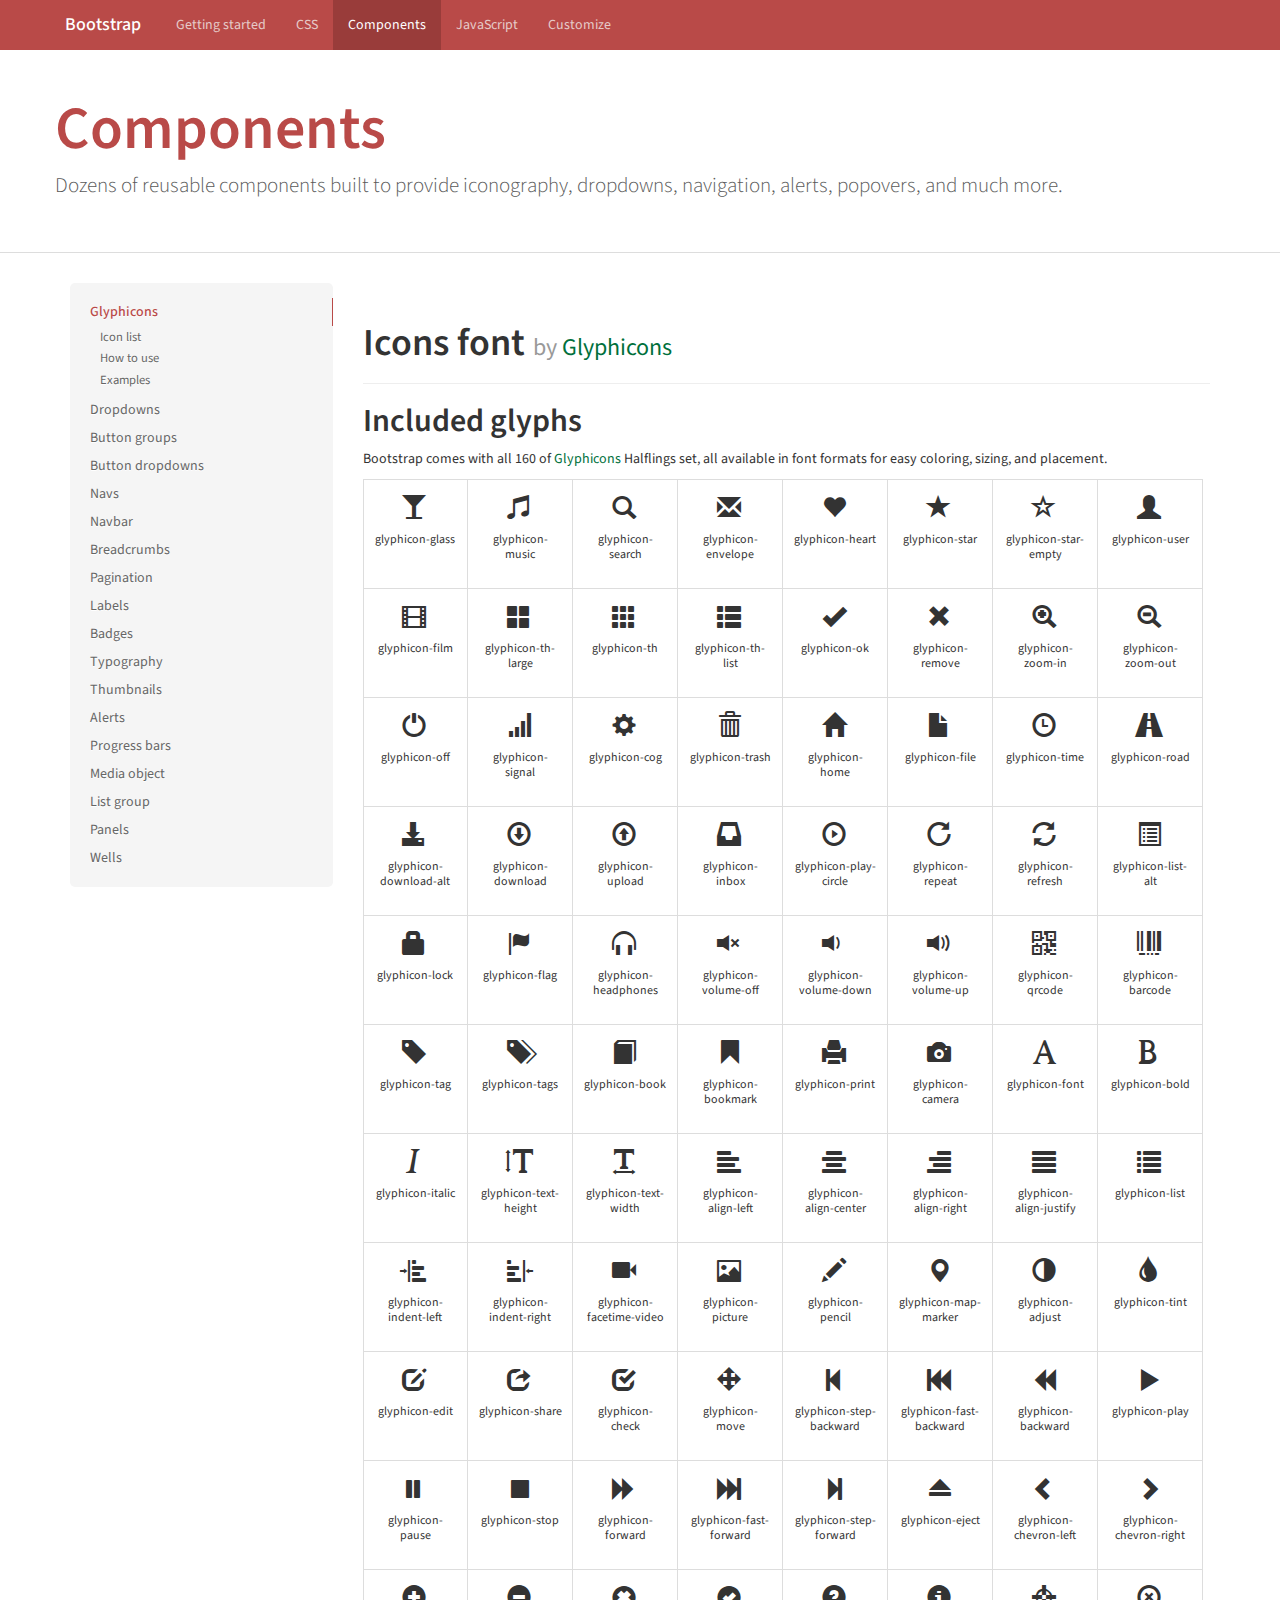
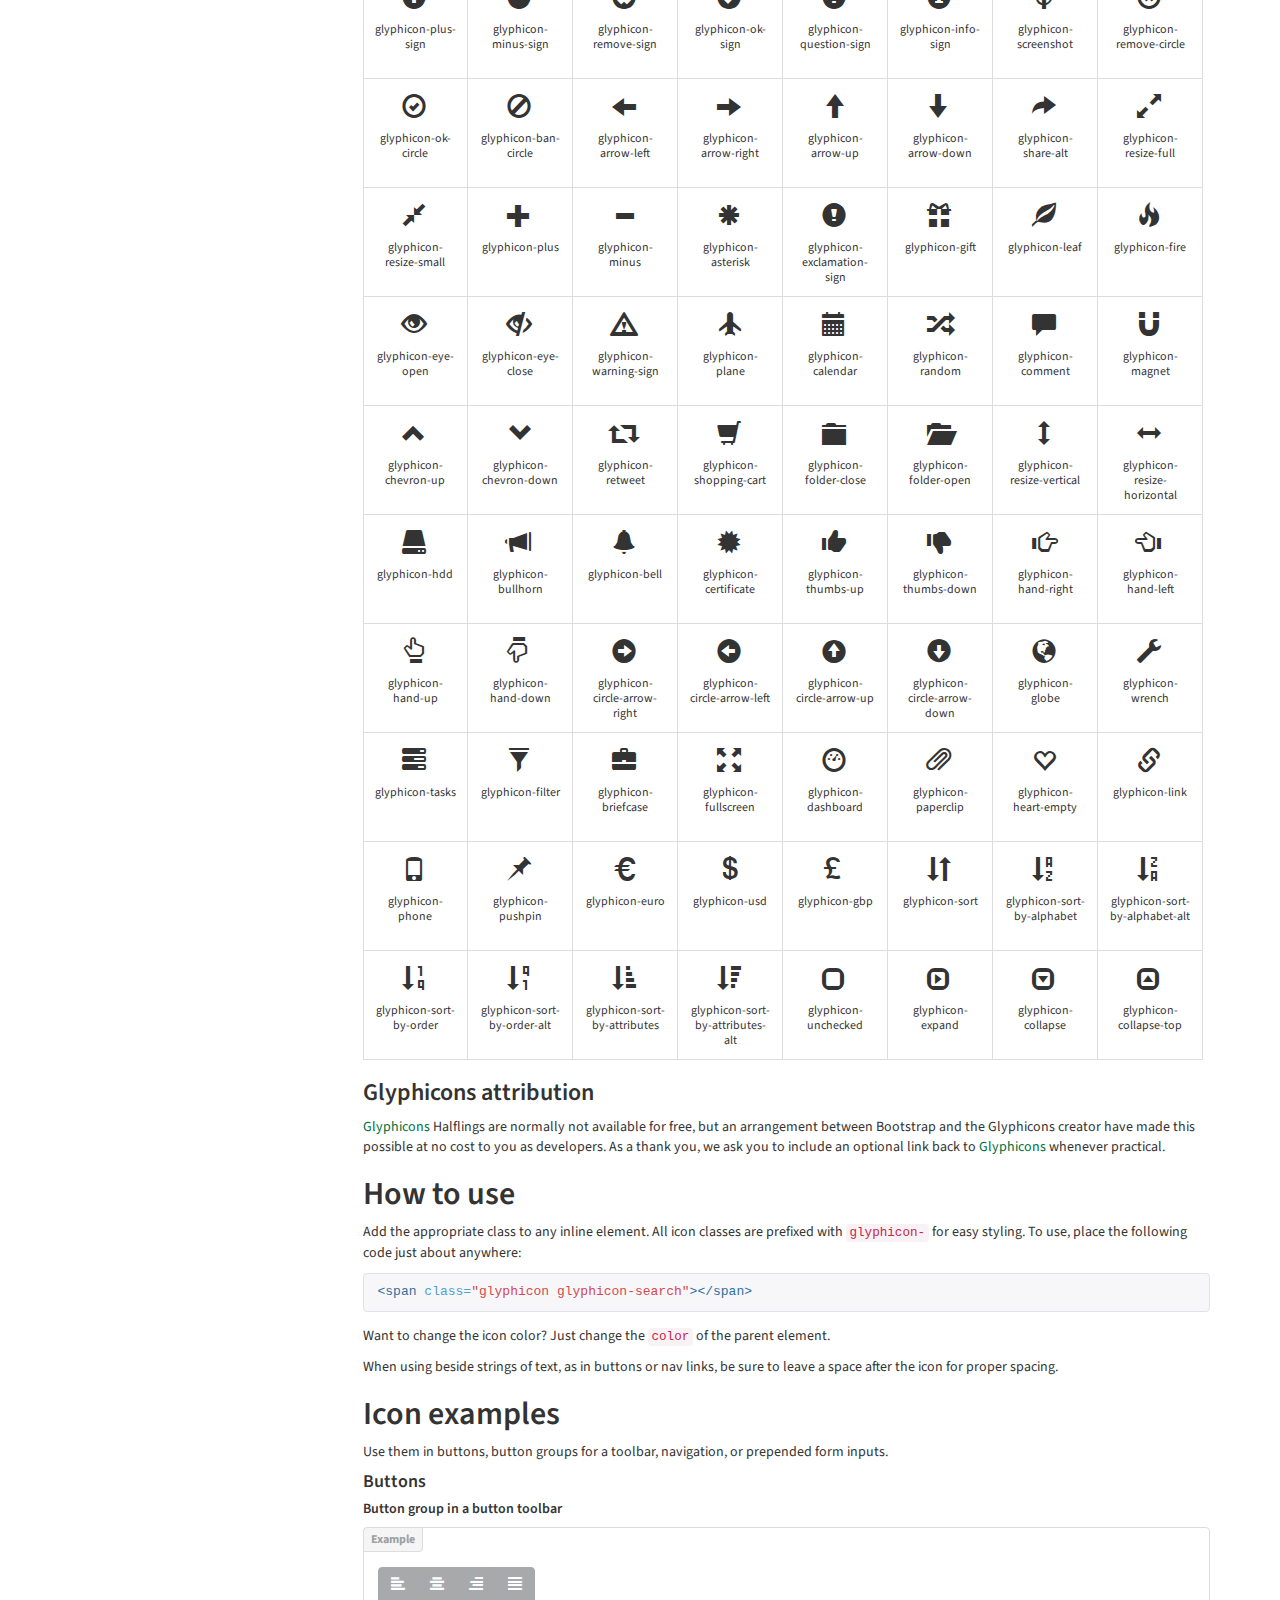
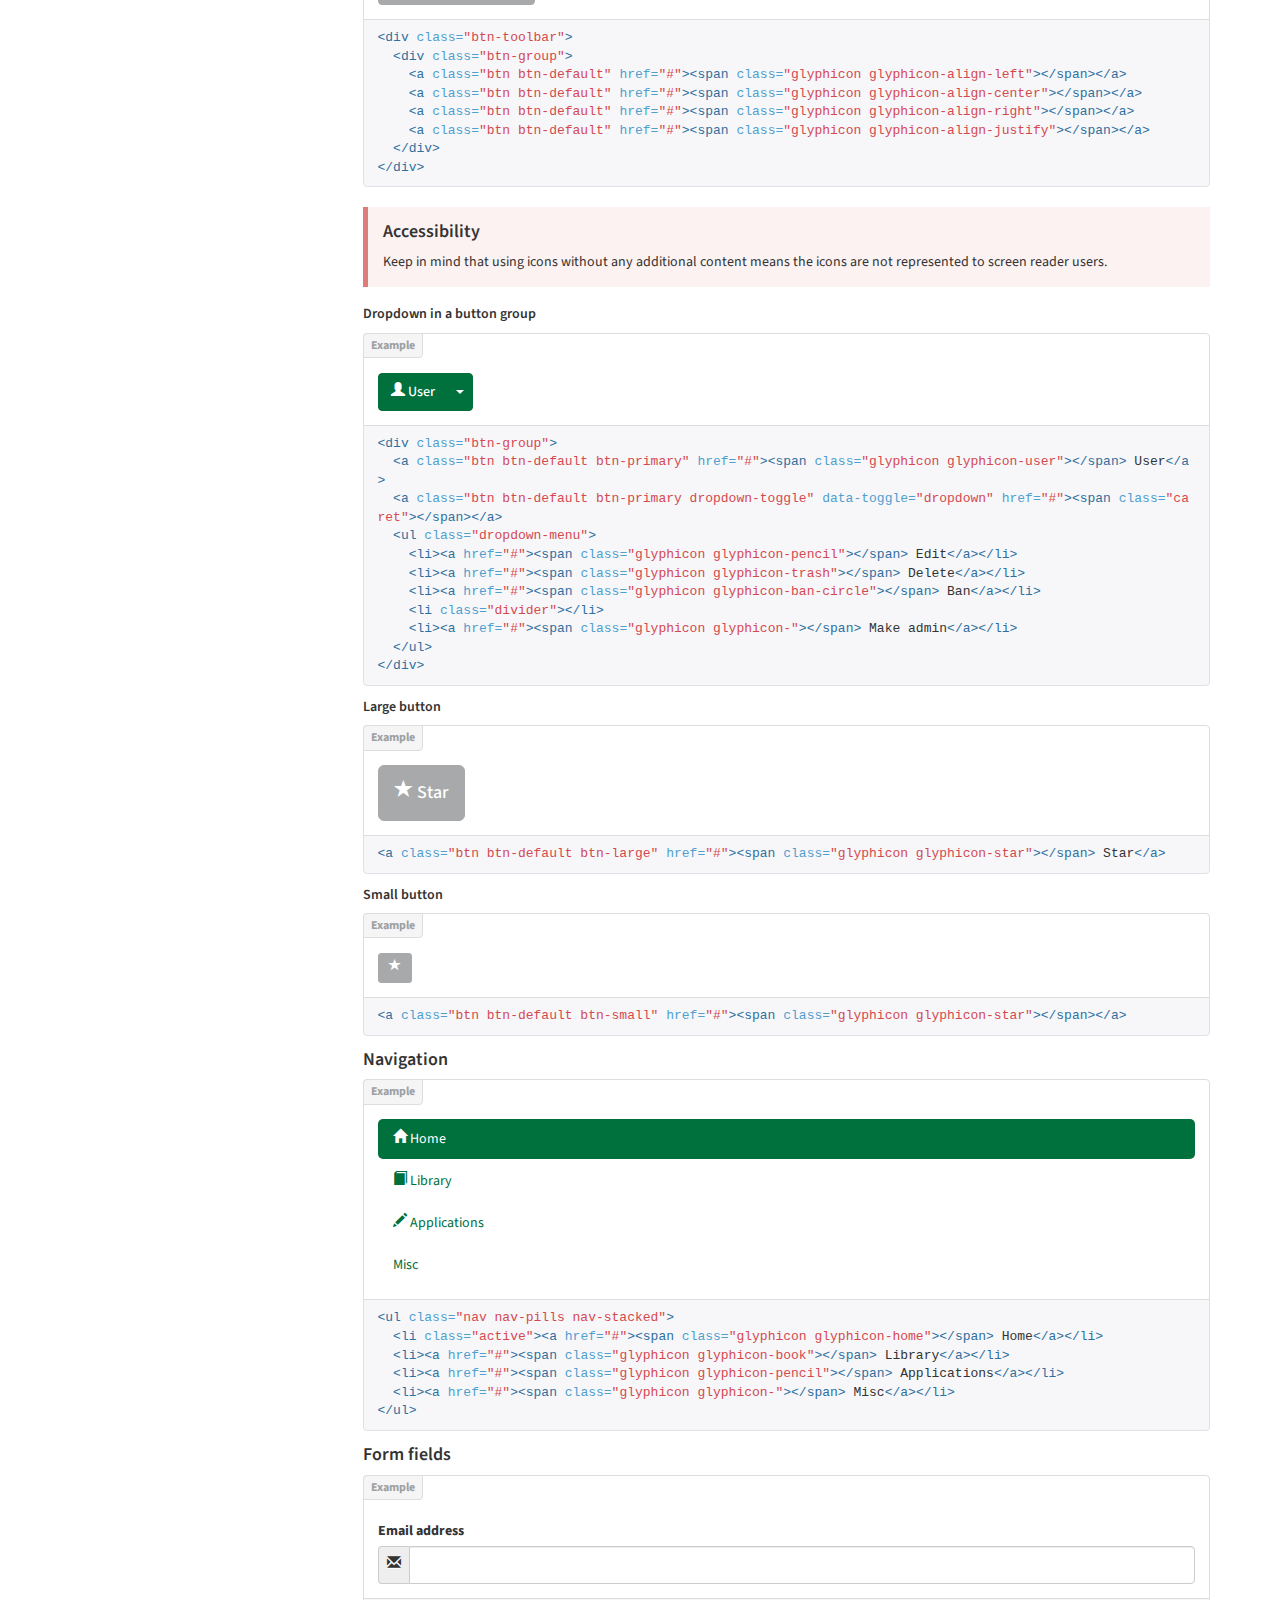
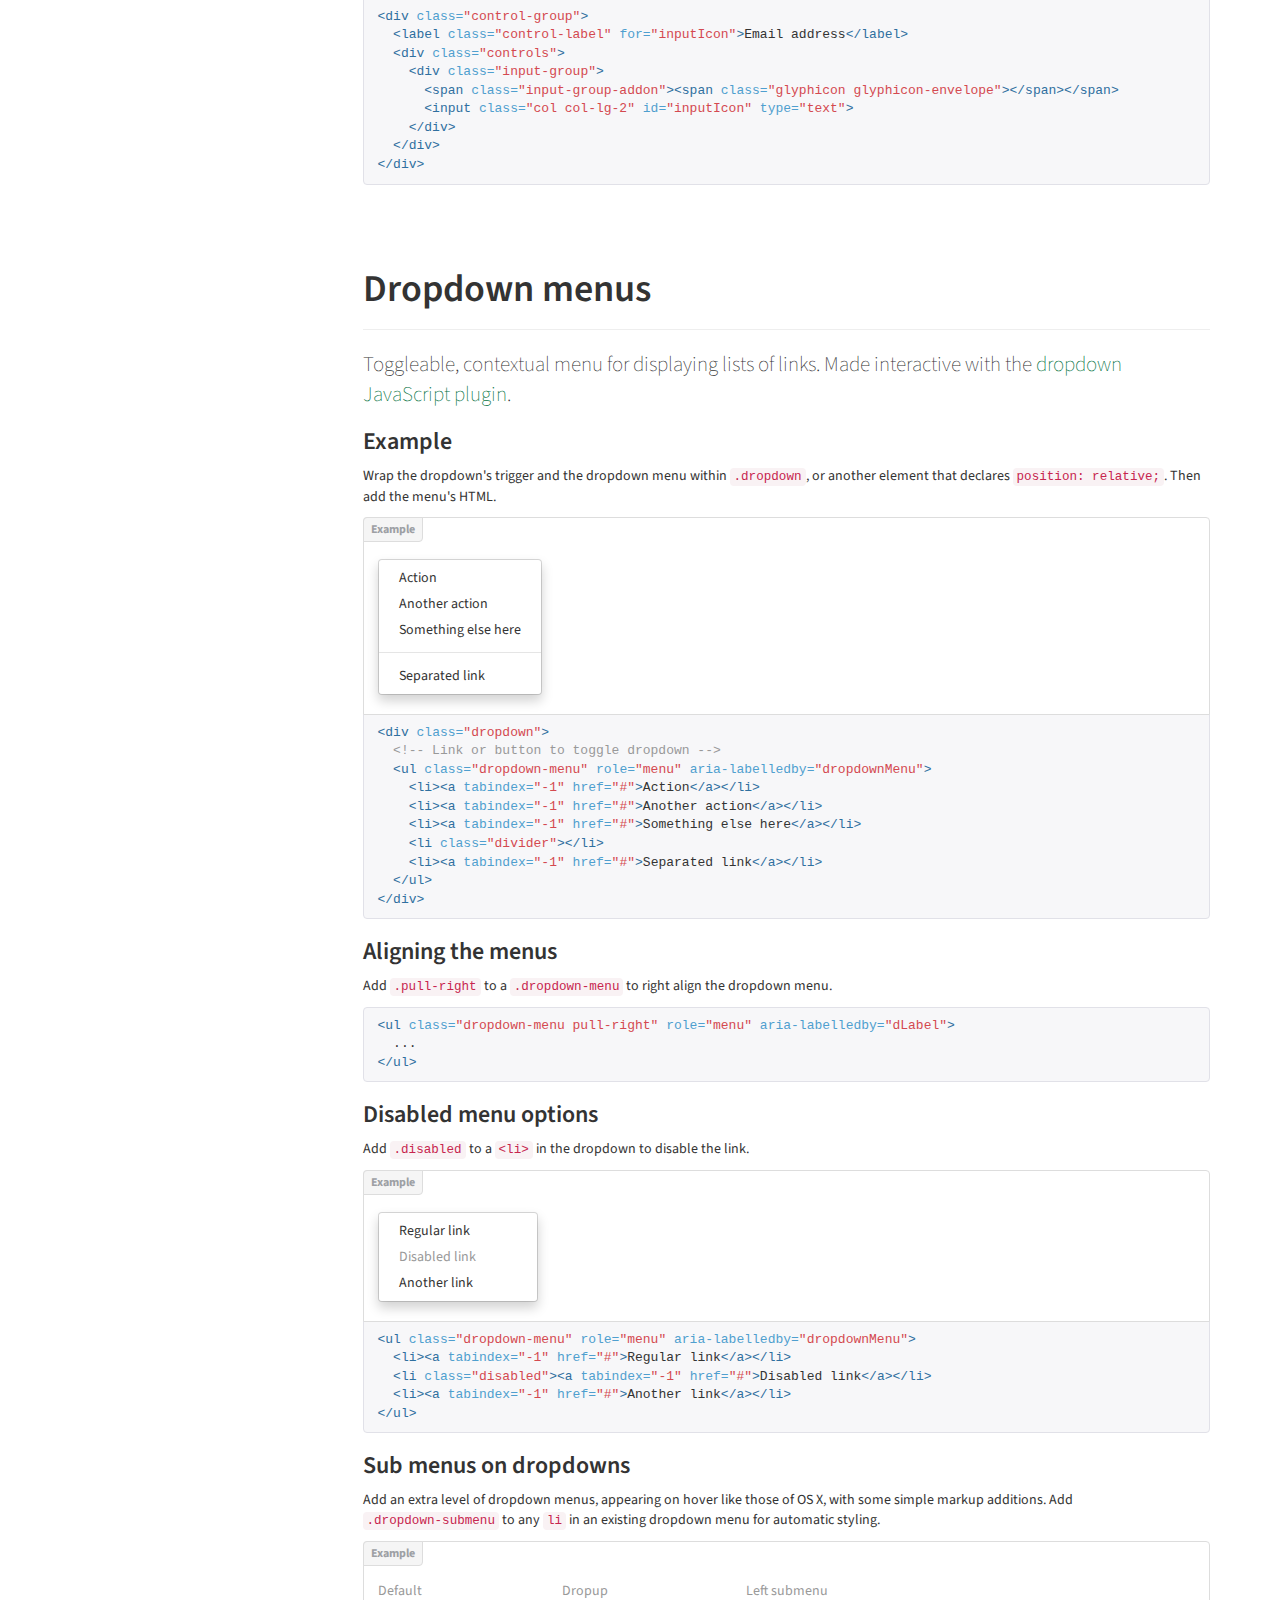
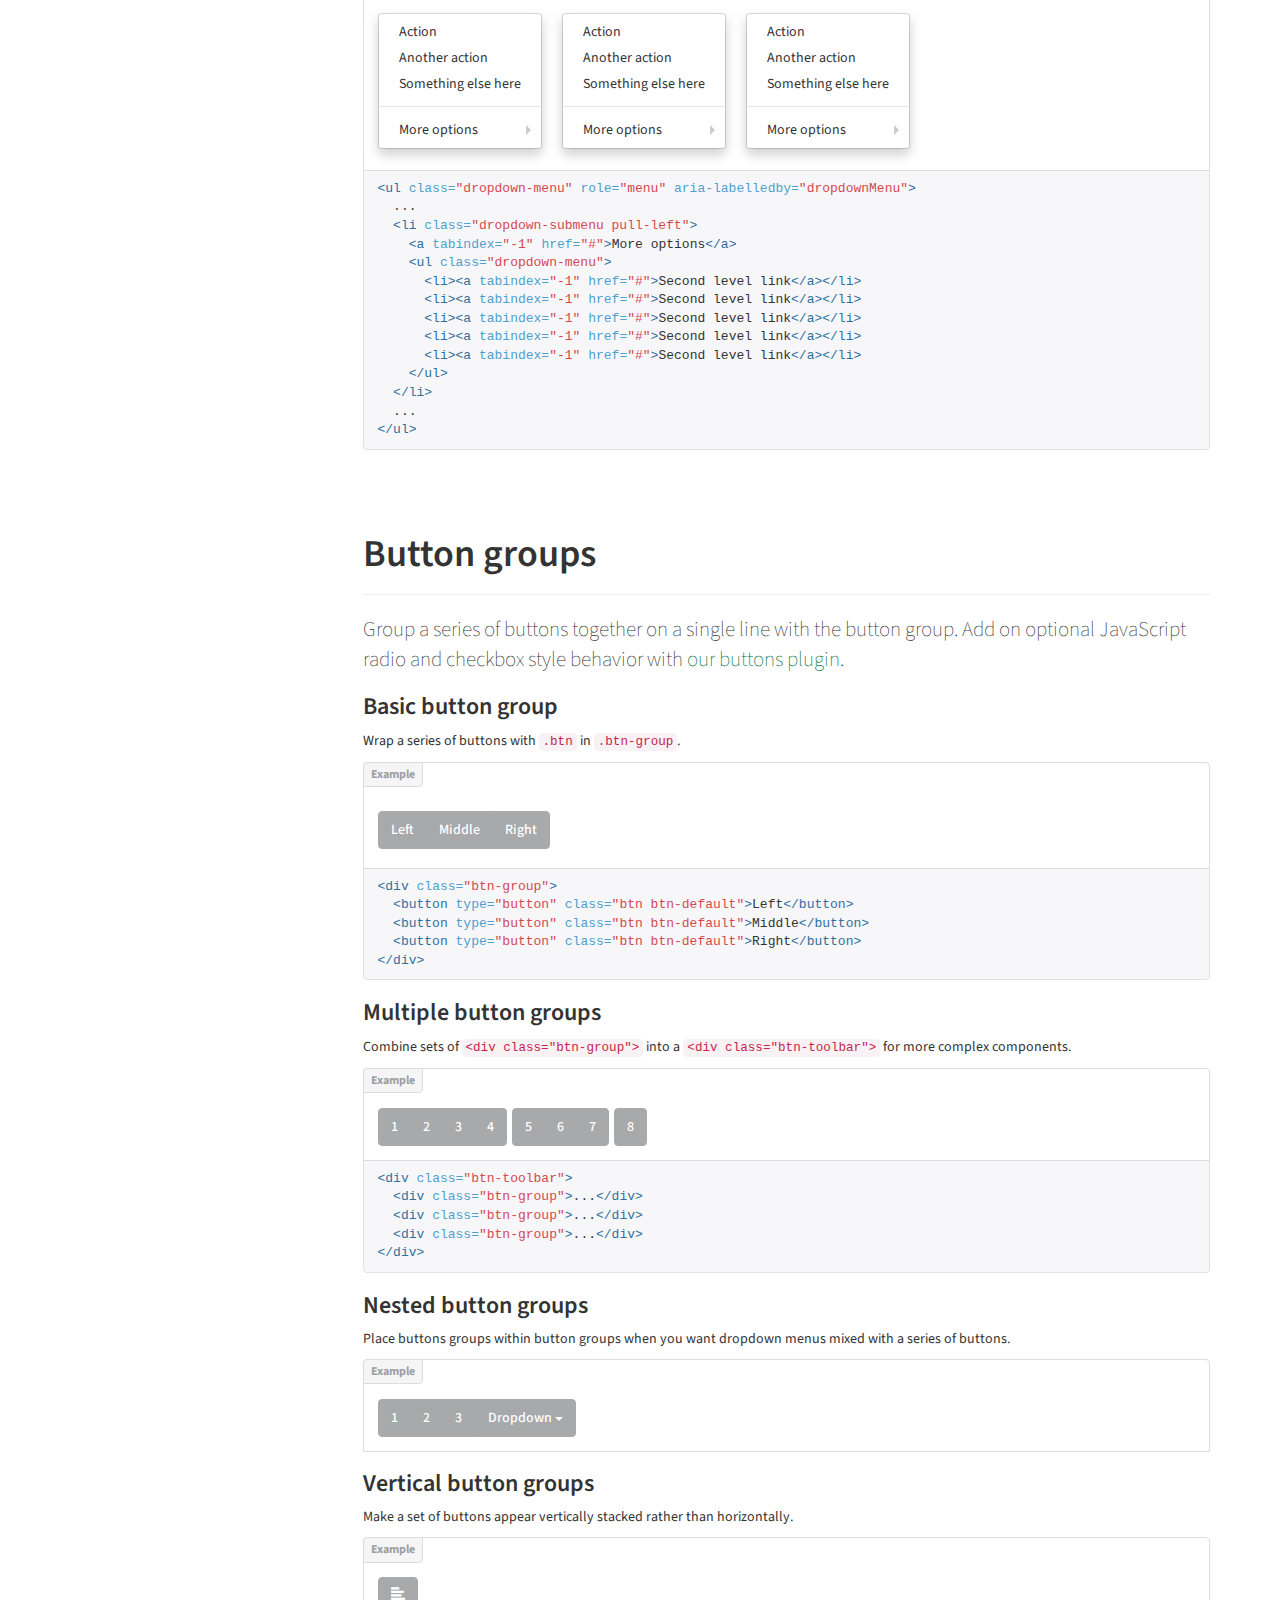
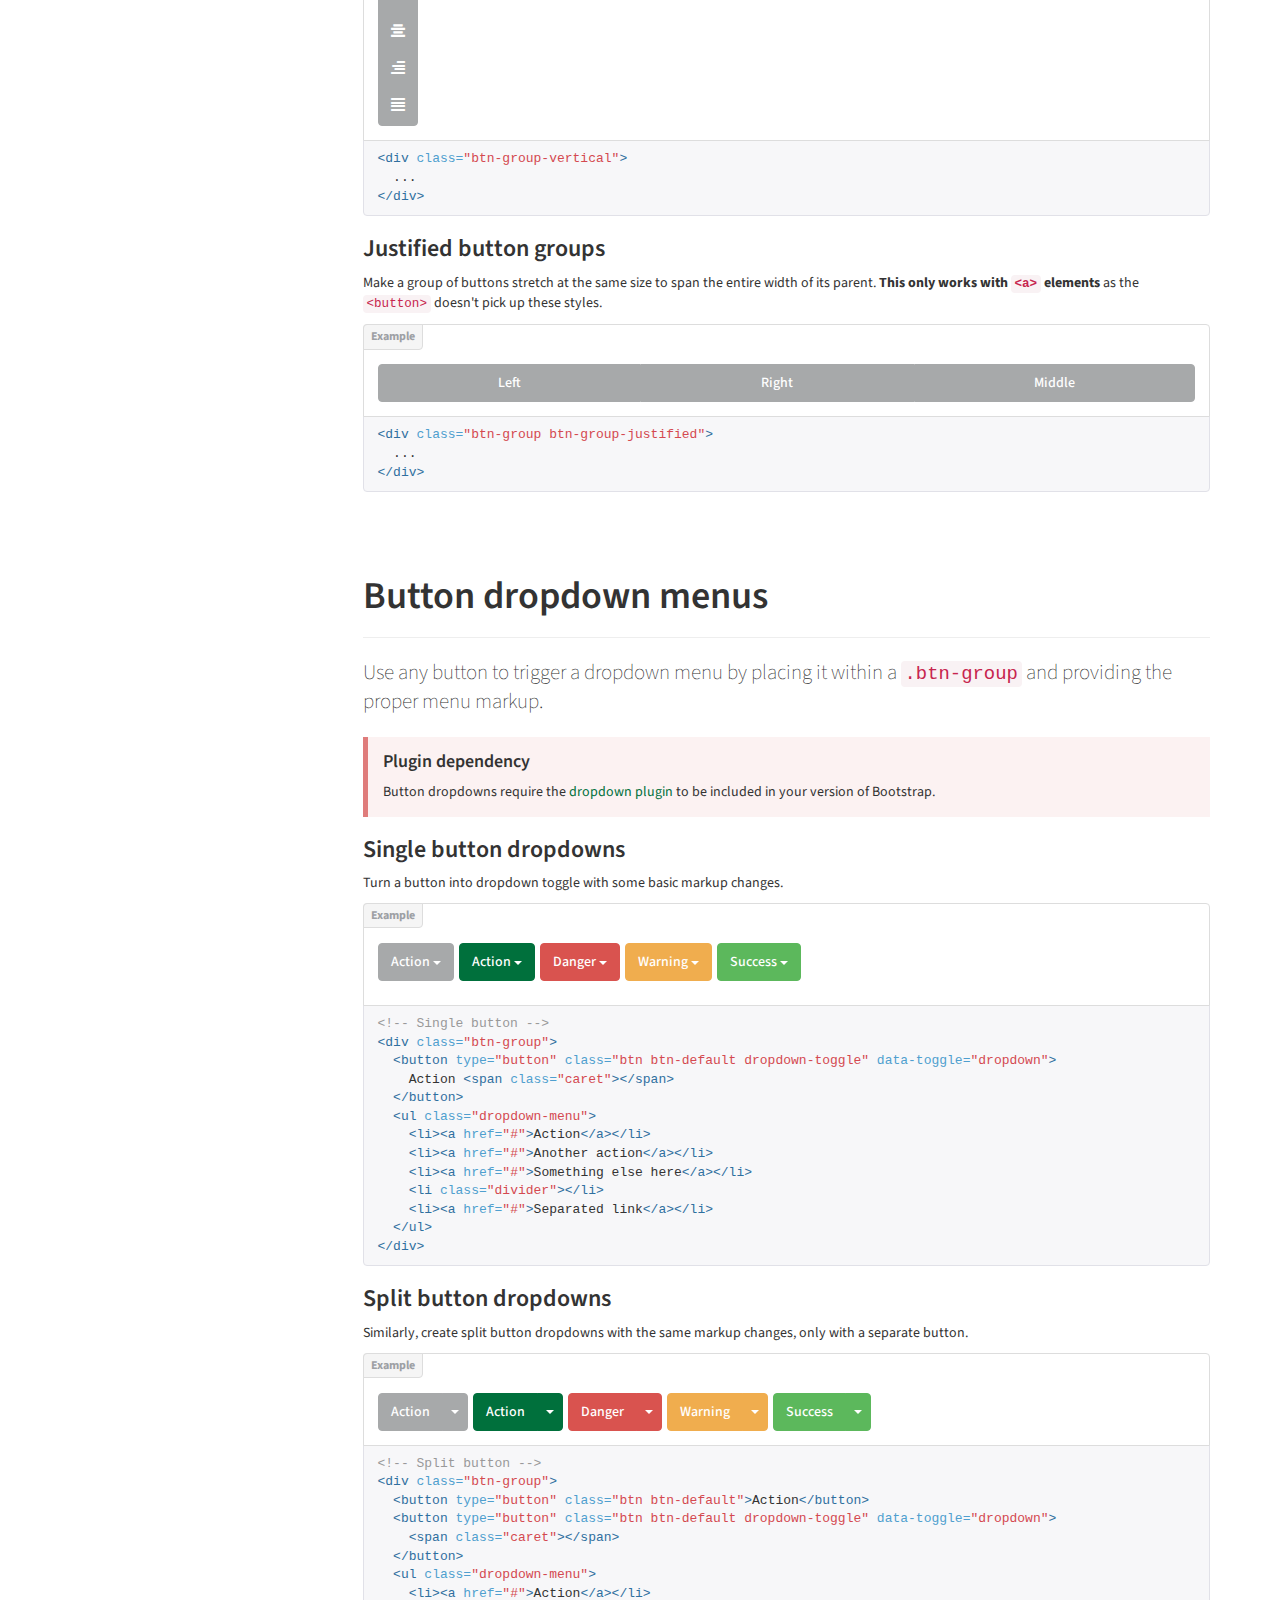
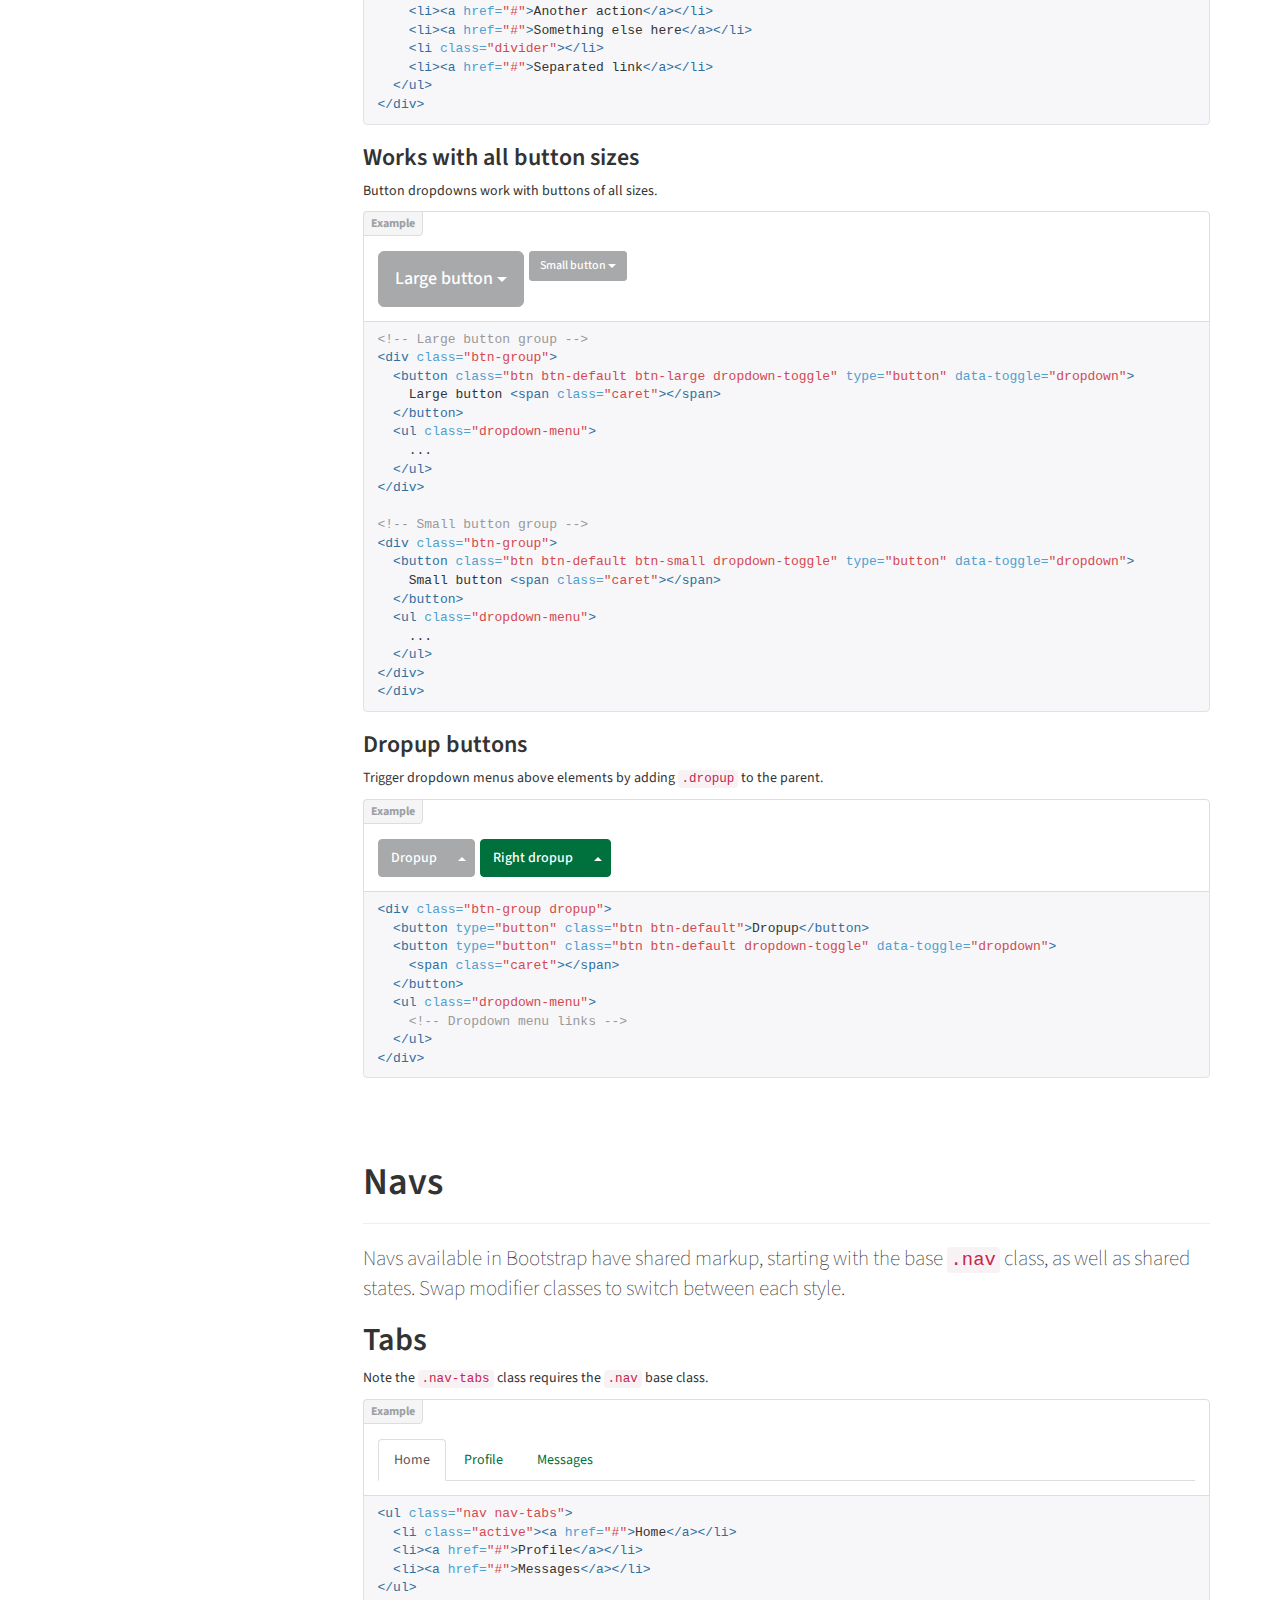
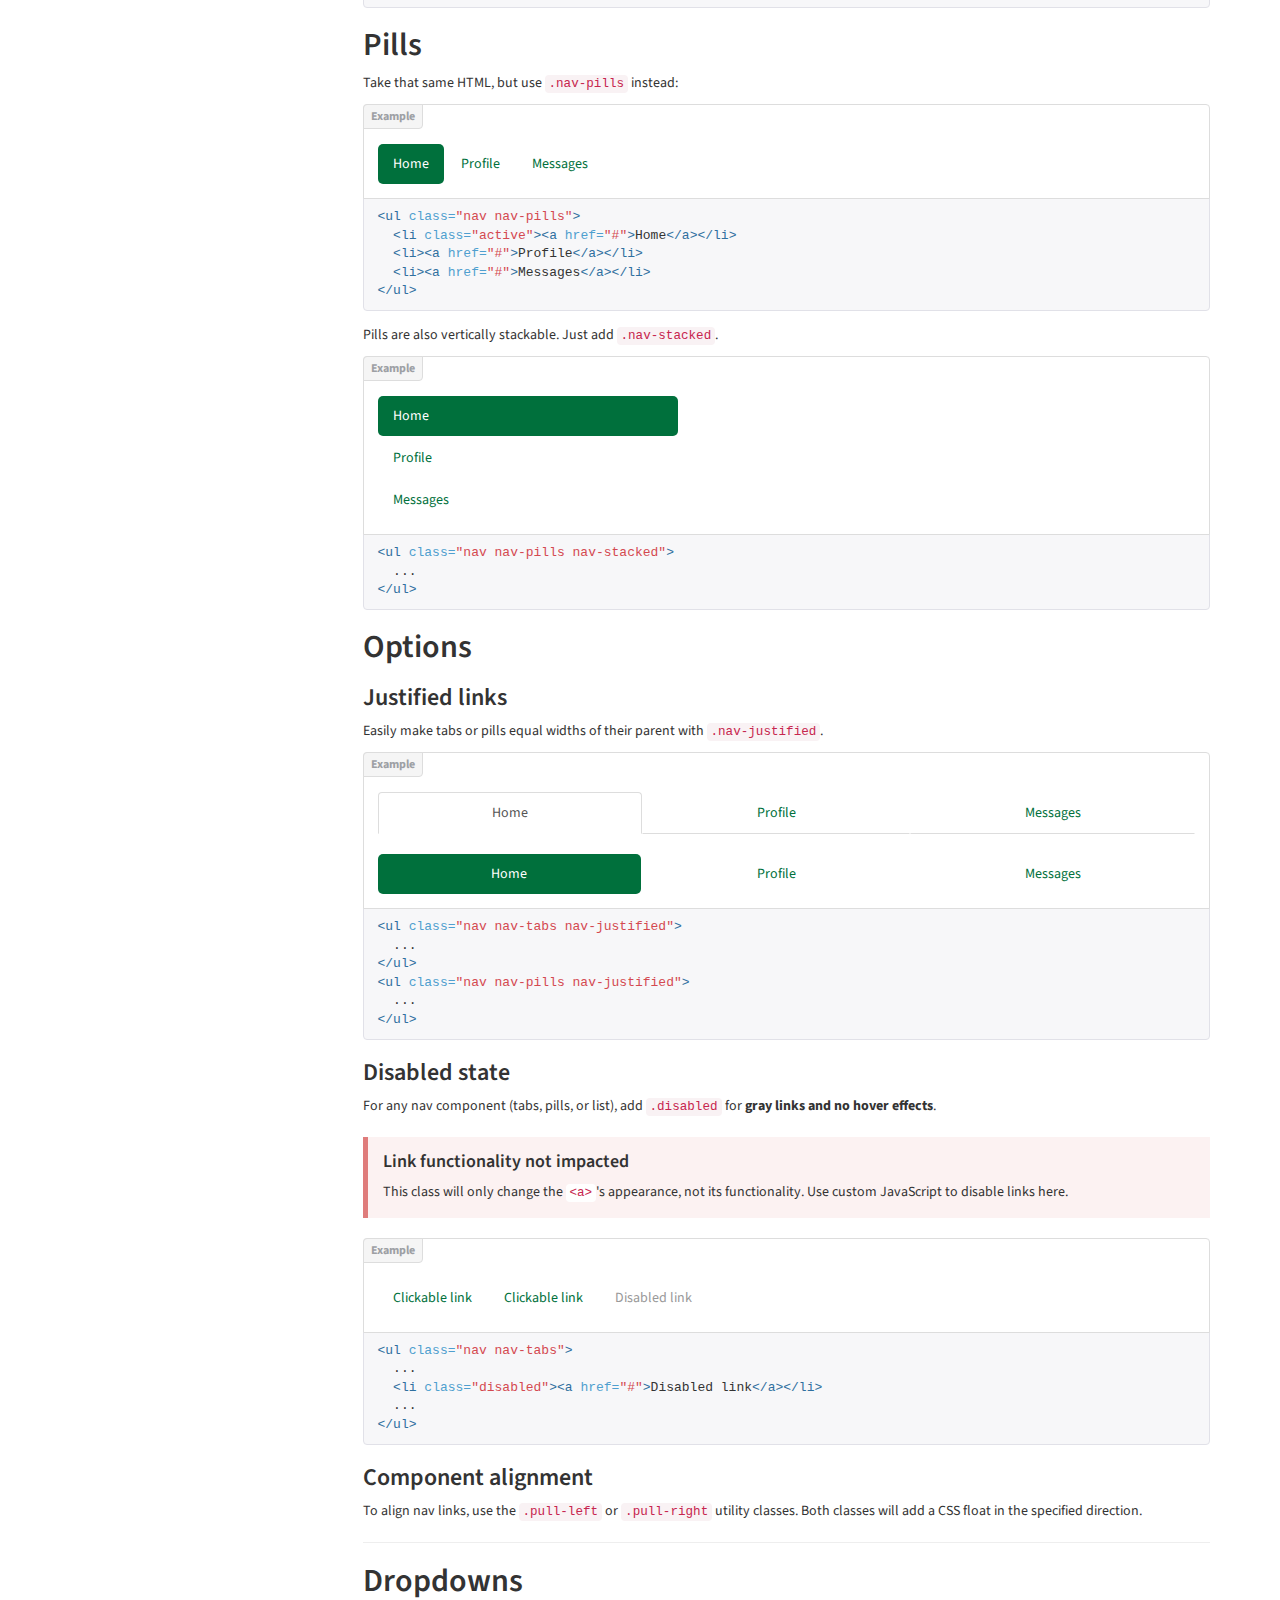
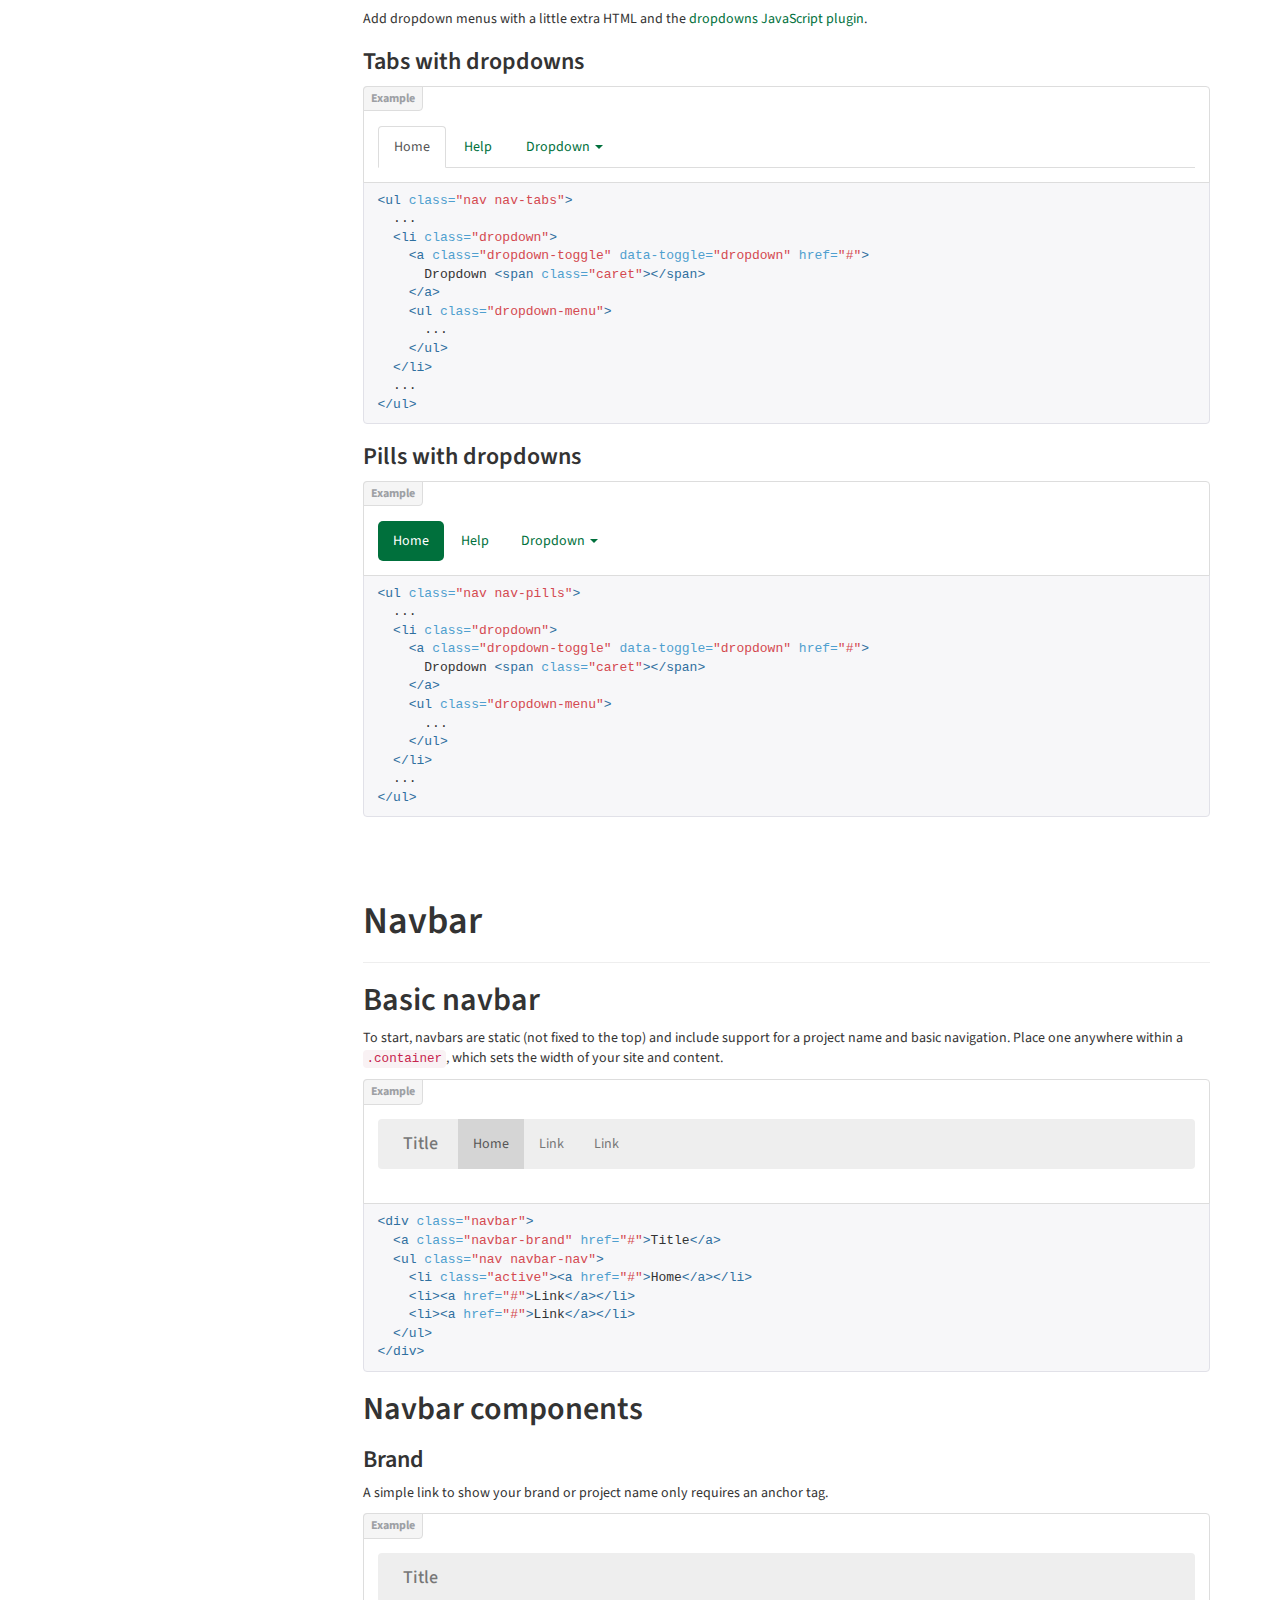
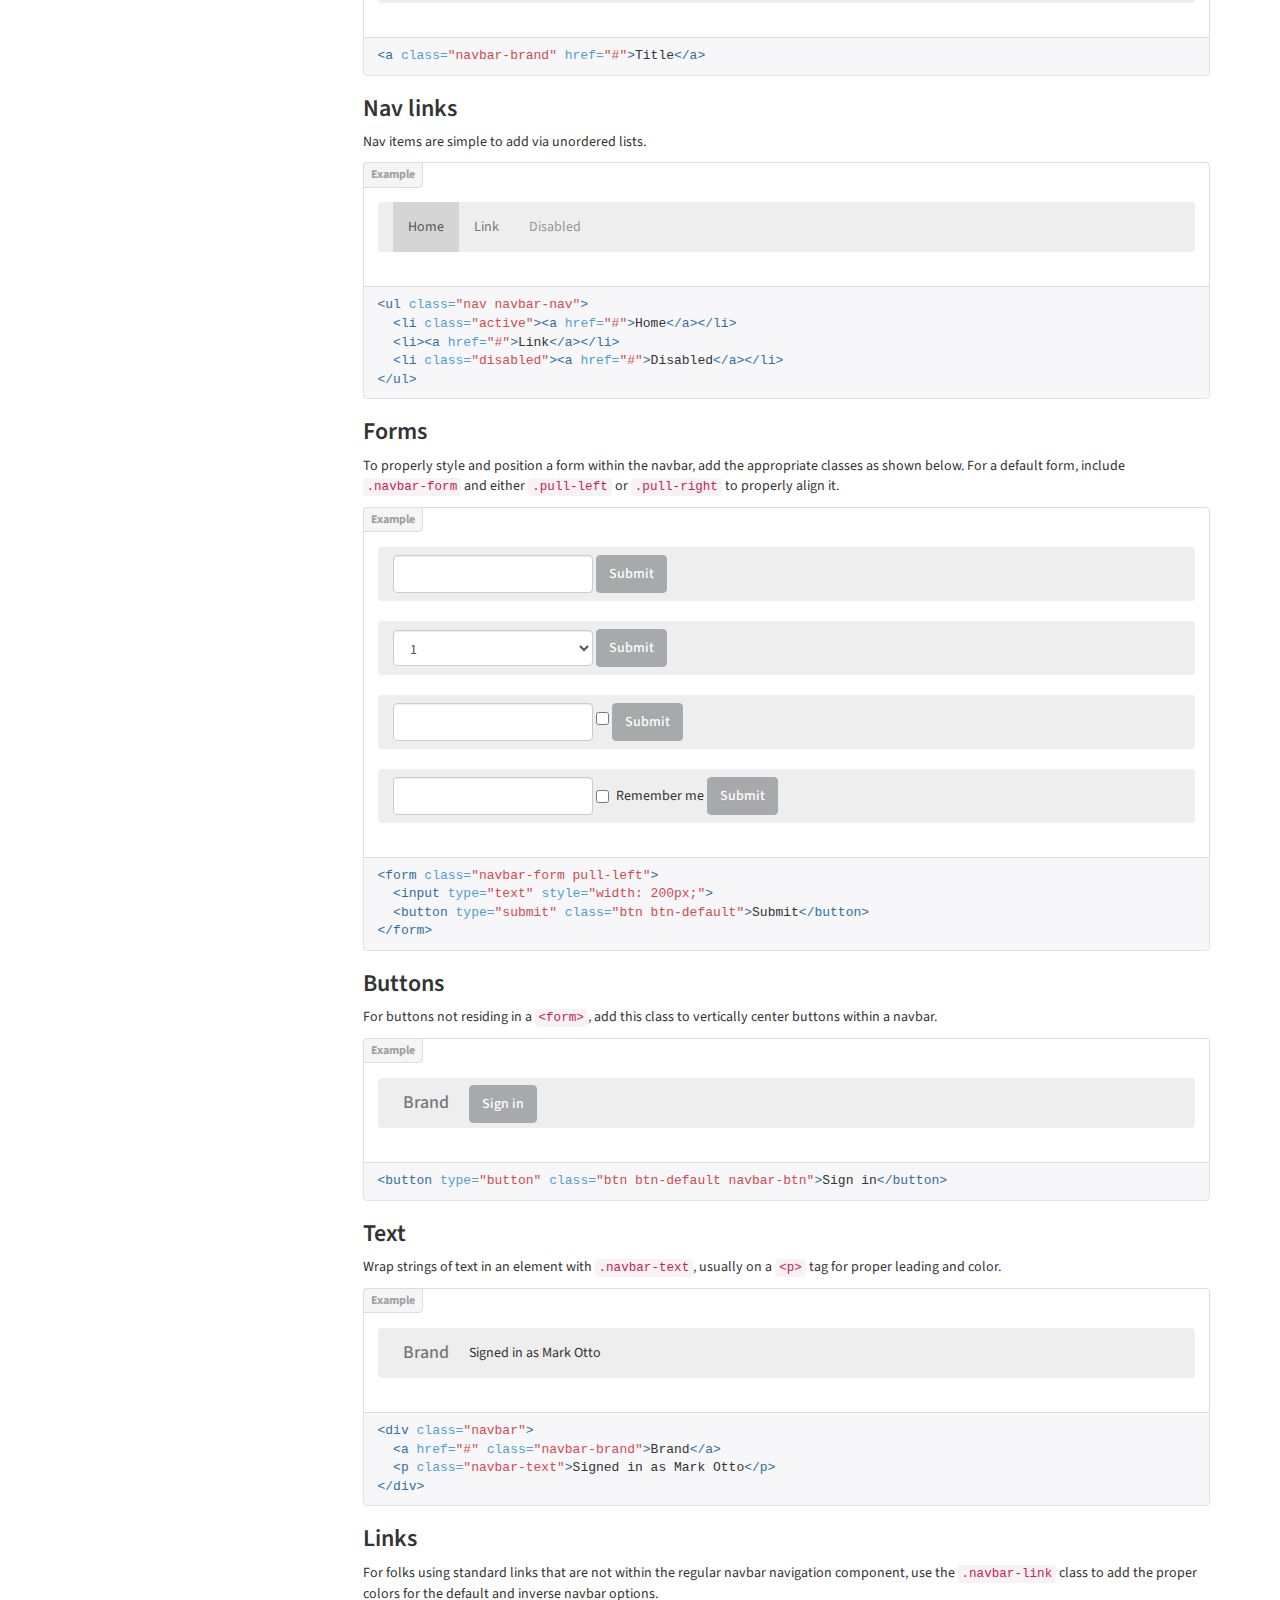
==== components/index.html @ 712c76b1 "Create GH pages." ====
<!DOCTYPE html>
<html lang="en">
  <head>
    <!-- Meta, title, CSS, favicons, etc. -->
    <meta charset="utf-8">
<meta name="viewport" content="width=device-width, initial-scale=1.0">
<meta name="description" content="">
<meta name="author" content="">

<title>
  
    Components &middot; Bootstrap
  
</title>

<!-- Bootstrap core CSS -->
<link href="/assets/css/bootstrap.css" rel="stylesheet">


<!-- Documentation extras -->
<link href="/assets/css/docs.css" rel="stylesheet">
<link href="/assets/css/pygments-manni.css" rel="stylesheet">


<!-- HTML5 shim and Respond.js IE8 support of HTML5 elements and media queries -->
<!--[if lt IE 9]>
  <script src="/assets/js/html5shiv.js"></script>
  <script src="/assets/js/respond/respond.min.js"></script>
<![endif]-->

<!-- Favicons -->
<link rel="apple-touch-icon-precomposed" sizes="144x144" href="/assets/ico/apple-touch-icon-144-precomposed.png">
<link rel="apple-touch-icon-precomposed" sizes="114x114" href="/assets/ico/apple-touch-icon-114-precomposed.png">
  <link rel="apple-touch-icon-precomposed" sizes="72x72" href="/assets/ico/apple-touch-icon-72-precomposed.png">
                <link rel="apple-touch-icon-precomposed" href="/assets/ico/apple-touch-icon-57-precomposed.png">
                               <link rel="shortcut icon" href="/assets/ico/favicon.png">

<script type="text/javascript">
  var _gaq = _gaq || [];
  _gaq.push(['_setAccount', 'UA-146052-10']);
  _gaq.push(['_trackPageview']);
  (function() {
    var ga = document.createElement('script'); ga.type = 'text/javascript'; ga.async = true;
    ga.src = ('https:' == document.location.protocol ? 'https://ssl' : 'http://www') + '.google-analytics.com/ga.js';
    var s = document.getElementsByTagName('script')[0]; s.parentNode.insertBefore(ga, s);
  })();
</script>

    <!-- Place anything custom after this. -->
  </head>
  <body data-spy="scroll" data-target=".bs-sidebar">

    <!-- Docs master nav -->
    <div class="navbar navbar-inverse navbar-fixed-top bs-docs-nav">
  <div class="container">
    <a href="/" class="navbar-brand">Bootstrap</a>
    <button class="navbar-toggle" type="button" data-toggle="collapse" data-target=".bs-navbar-collapse">
      <span class="icon-bar"></span>
      <span class="icon-bar"></span>
      <span class="icon-bar"></span>
    </button>
    <div class="nav-collapse collapse bs-navbar-collapse">
      <ul class="nav navbar-nav">
        <li>
          <a href="/getting-started">Getting started</a>
        </li>
        <li>
          <a href="/css">CSS</a>
        </li>
        <li class="active">
          <a href="/components">Components</a>
        </li>
        <li>
          <a href="/javascript">JavaScript</a>
        </li>
        <li>
          <a href="/customize">Customize</a>
        </li>
      </ul>
    </div>
  </div>
</div>


    <!-- Docs page layout -->
    <div class="bs-header">
      <div class="container">
        <h1>Components</h1>
        <p>Dozens of reusable components built to provide iconography, dropdowns, navigation, alerts, popovers, and much more.</p>
      </div>
    </div>

    <div class="container bs-docs-container">
      <div class="row">
        <div class="col col-lg-3">
          <div class="bs-sidebar">
            <ul class="nav bs-sidenav">
              
                 <li>
  <a href="#icons">Glyphicons</a>
  <ul class="nav">
    <li><a href="#icons-list">Icon list</a></li>
    <li><a href="#icons-how-to">How to use</a></li>
    <li><a href="#icons-examples">Examples</a></li>
  </ul>
</li>
<li>
  <a href="#dropdowns">Dropdowns</a>
  <ul class="nav">
    <li><a href="#dropdowns-example">Example</a></li>
    <li><a href="#dropdowns-alignment">Alignment options</a></li>
    <li><a href="#dropdowns-disabled">Disabled menu items</a></li>
    <li><a href="#dropdowns-submenus">Submenus</a></li>
  </ul>
</li>
<li>
  <a href="#btn-groups">Button groups</a>
  <ul class="nav">
    <li><a href="#btn-groups-single">Basic button group</a></li>
    <li><a href="#btn-groups-toolbar">Button toolbar</a></li>
    <li><a href="#btn-groups-vertical">Vertical variation</a></li>
    <li><a href="#btn-groups-justified">Justified link buttons</a></li>
  </ul>
</li>
<li>
  <a href="#btn-dropdowns">Button dropdowns</a>
  <ul class="nav">
    <li><a href="#btn-dropdowns-single">Single button dropdown</a></li>
    <li><a href="#btn-dropdowns-split">Split button dropdown</a></li>
    <li><a href="#btn-dropdowns-sizes">Button sizes</a></li>
    <li><a href="#btn-dropdowns-dropup">Dropup variation</a></li>
  </ul>
</li>
<li>
  <a href="#nav">Navs</a>
  <ul class="nav">
    <li><a href="#nav-tabs">Tabs nav</a></li>
    <li><a href="#nav-pills">Pills nav</a></li>
    <li><a href="#nav-justified">Justified nav</a></li>
    <li><a href="#nav-disabled-links">Disabled links</a></li>
    <li><a href="#nav-alignment">Alignment options</a></li>
    <li><a href="#nav-dropdowns">Using dropdowns</a></li>
  </ul>
</li>
<li>
  <a href="#navbar">Navbar</a>
  <ul class="nav">
    <li><a href="#navbar-basic">Basic navbar</a></li>
    <li><a href="#navbar-nav">Nav links</a></li>
    <li><a href="#navbar-forms">Forms in navbars</a></li>
    <li><a href="#navbar-buttons">Buttons in navbars</a></li>
    <li><a href="#navbar-text">Text in navbars</a></li>
    <li><a href="#navbar-links">Links in navbars</a></li>
    <li><a href="#navbar-component-alignment">Component alignment</a></li>
    <li><a href="#navbar-fixed-top">Fixed top navbar</a></li>
    <li><a href="#navbar-fixed-bottom">Fixed bottom navbar</a></li>
    <li><a href="#navbar-static-top">Static top navbar</a></li>
    <li><a href="#navbar-responsive">Responsive navbar</a></li>
  </ul>
</li>
<li><a href="#breadcrumbs">Breadcrumbs</a></li>
<li>
  <a href="#pagination">Pagination</a>
  <ul class="nav">
    <li><a href="#pagination-default">Default pagination</a></li>
    <li><a href="#pagination-pager">Pager</a></li>
  </ul>
</li>
<li><a href="#labels">Labels</a></li>
<li><a href="#badges">Badges</a></li>
<li>
  <a href="#type-components">Typography</a>
  <ul class="nav">
    <li><a href="#type-components-jumbotron">Jumbotron</a></li>
    <li><a href="#type-components-page-header">Page header</a></li>
  </ul>
</li>
<li><a href="#thumbnails">Thumbnails</a></li>
<li>
  <a href="#alerts">Alerts</a>
  <ul class="nav">
    <li><a href="#alerts-default">Default alert</a></li>
    <li><a href="#alerts-block">Block alerts</a></li>
    <li><a href="#alerts-alternatives">Contextual alternatives</a></li>
    <li><a href="#alerts-links">Links in alerts</a></li>
  </ul>
</li>
<li>
  <a href="#progress">Progress bars</a>
  <ul class="nav">
    <li><a href="#progress-basic">Basic progress bar</a></li>
    <li><a href="#progress-alternatives">Contextual alternatives</a></li>
    <li><a href="#progress-striped">Striped</a></li>
    <li><a href="#progress-animated">Animated</a></li>
    <li><a href="#progress-stacked">Stacked</a></li>
  </ul>
</li>
<li><a href="#media">Media object</a></li>
<li>
  <a href="#list-group">List group</a>
  <ul class="nav">
    <li><a href="#list-group-basic">Basic list group</a></li>
    <li><a href="#list-group-chevrons">Chevrons</a></li>
    <li><a href="#list-group-badges">Badges</a></li>
    <li><a href="#list-group-badges-chevrons">Badges and chevrons</a></li>
    <li><a href="#list-group-linked">Linked items</a></li>
    <li><a href="#list-group-custom-content">Custom content</a></li>
    <!-- <li><a href="#list-group-pic">Leading picture</a></li> -->
  </ul>
</li>
<li>
  <a href="#panels">Panels</a>
  <ul class="nav">
    <li><a href="#panels-basic">Basic panel</a></li>
    <li><a href="#panels-heading">Panel with heading</a></li>
    <li><a href="#panels-alternatives">Contextual alternatives</a></li>
    <li><a href="#panels-list-group">With list groups</a>
  </ul>
</li>
<li><a href="#wells">Wells</a></li>

              
            </ul>
          </div>
        </div>
        <div class="col col-lg-9">
            <!-- Icons
  ================================================== -->
  <div class="bs-docs-section" id="icons">
    <div class="page-header">
      <h1>Icons font <small>by <a href="http://glyphicons.com" target="_blank">Glyphicons</a></small></h1>
    </div>

    <h2 id="icons-list">Included glyphs</h2>
    <p>Bootstrap comes with all 160 of <a href="http://glyphicons.com" target="_blank">Glyphicons</a> Halflings set, all available in font formats for easy coloring, sizing, and placement.</p>

    <ul class="the-icons clearfix">
      <li><i class="glyphicon glyphicon-glass"></i> glyphicon-glass</li>
      <li><i class="glyphicon glyphicon-music"></i> glyphicon-music</li>
      <li><i class="glyphicon glyphicon-search"></i> glyphicon-search</li>
      <li><i class="glyphicon glyphicon-envelope"></i> glyphicon-envelope</li>
      <li><i class="glyphicon glyphicon-heart"></i> glyphicon-heart</li>
      <li><i class="glyphicon glyphicon-star"></i> glyphicon-star</li>
      <li><i class="glyphicon glyphicon-star-empty"></i> glyphicon-star-empty</li>
      <li><i class="glyphicon glyphicon-user"></i> glyphicon-user</li>
      <li><i class="glyphicon glyphicon-film"></i> glyphicon-film</li>
      <li><i class="glyphicon glyphicon-th-large"></i> glyphicon-th-large</li>
      <li><i class="glyphicon glyphicon-th"></i> glyphicon-th</li>
      <li><i class="glyphicon glyphicon-th-list"></i> glyphicon-th-list</li>
      <li><i class="glyphicon glyphicon-ok"></i> glyphicon-ok</li>
      <li><i class="glyphicon glyphicon-remove"></i> glyphicon-remove</li>
      <li><i class="glyphicon glyphicon-zoom-in"></i> glyphicon-zoom-in</li>
      <li><i class="glyphicon glyphicon-zoom-out"></i> glyphicon-zoom-out</li>
      <li><i class="glyphicon glyphicon-off"></i> glyphicon-off</li>
      <li><i class="glyphicon glyphicon-signal"></i> glyphicon-signal</li>
      <li><i class="glyphicon glyphicon-cog"></i> glyphicon-cog</li>
      <li><i class="glyphicon glyphicon-trash"></i> glyphicon-trash</li>
      <li><i class="glyphicon glyphicon-home"></i> glyphicon-home</li>
      <li><i class="glyphicon glyphicon-file"></i> glyphicon-file</li>
      <li><i class="glyphicon glyphicon-time"></i> glyphicon-time</li>
      <li><i class="glyphicon glyphicon-road"></i> glyphicon-road</li>
      <li><i class="glyphicon glyphicon-download-alt"></i> glyphicon-download-alt</li>
      <li><i class="glyphicon glyphicon-download"></i> glyphicon-download</li>
      <li><i class="glyphicon glyphicon-upload"></i> glyphicon-upload</li>
      <li><i class="glyphicon glyphicon-inbox"></i> glyphicon-inbox</li>

      <li><i class="glyphicon glyphicon-play-circle"></i> glyphicon-play-circle</li>
      <li><i class="glyphicon glyphicon-repeat"></i> glyphicon-repeat</li>
      <li><i class="glyphicon glyphicon-refresh"></i> glyphicon-refresh</li>
      <li><i class="glyphicon glyphicon-list-alt"></i> glyphicon-list-alt</li>
      <li><i class="glyphicon glyphicon-lock"></i> glyphicon-lock</li>
      <li><i class="glyphicon glyphicon-flag"></i> glyphicon-flag</li>
      <li><i class="glyphicon glyphicon-headphones"></i> glyphicon-headphones</li>
      <li><i class="glyphicon glyphicon-volume-off"></i> glyphicon-volume-off</li>
      <li><i class="glyphicon glyphicon-volume-down"></i> glyphicon-volume-down</li>
      <li><i class="glyphicon glyphicon-volume-up"></i> glyphicon-volume-up</li>
      <li><i class="glyphicon glyphicon-qrcode"></i> glyphicon-qrcode</li>
      <li><i class="glyphicon glyphicon-barcode"></i> glyphicon-barcode</li>
      <li><i class="glyphicon glyphicon-tag"></i> glyphicon-tag</li>
      <li><i class="glyphicon glyphicon-tags"></i> glyphicon-tags</li>
      <li><i class="glyphicon glyphicon-book"></i> glyphicon-book</li>
      <li><i class="glyphicon glyphicon-bookmark"></i> glyphicon-bookmark</li>
      <li><i class="glyphicon glyphicon-print"></i> glyphicon-print</li>
      <li><i class="glyphicon glyphicon-camera"></i> glyphicon-camera</li>
      <li><i class="glyphicon glyphicon-font"></i> glyphicon-font</li>
      <li><i class="glyphicon glyphicon-bold"></i> glyphicon-bold</li>
      <li><i class="glyphicon glyphicon-italic"></i> glyphicon-italic</li>
      <li><i class="glyphicon glyphicon-text-height"></i> glyphicon-text-height</li>
      <li><i class="glyphicon glyphicon-text-width"></i> glyphicon-text-width</li>
      <li><i class="glyphicon glyphicon-align-left"></i> glyphicon-align-left</li>
      <li><i class="glyphicon glyphicon-align-center"></i> glyphicon-align-center</li>
      <li><i class="glyphicon glyphicon-align-right"></i> glyphicon-align-right</li>
      <li><i class="glyphicon glyphicon-align-justify"></i> glyphicon-align-justify</li>
      <li><i class="glyphicon glyphicon-list"></i> glyphicon-list</li>

      <li><i class="glyphicon glyphicon-indent-left"></i> glyphicon-indent-left</li>
      <li><i class="glyphicon glyphicon-indent-right"></i> glyphicon-indent-right</li>
      <li><i class="glyphicon glyphicon-facetime-video"></i> glyphicon-facetime-video</li>
      <li><i class="glyphicon glyphicon-picture"></i> glyphicon-picture</li>
      <li><i class="glyphicon glyphicon-pencil"></i> glyphicon-pencil</li>
      <li><i class="glyphicon glyphicon-map-marker"></i> glyphicon-map-marker</li>
      <li><i class="glyphicon glyphicon-adjust"></i> glyphicon-adjust</li>
      <li><i class="glyphicon glyphicon-tint"></i> glyphicon-tint</li>
      <li><i class="glyphicon glyphicon-edit"></i> glyphicon-edit</li>
      <li><i class="glyphicon glyphicon-share"></i> glyphicon-share</li>
      <li><i class="glyphicon glyphicon-check"></i> glyphicon-check</li>
      <li><i class="glyphicon glyphicon-move"></i> glyphicon-move</li>
      <li><i class="glyphicon glyphicon-step-backward"></i> glyphicon-step-backward</li>
      <li><i class="glyphicon glyphicon-fast-backward"></i> glyphicon-fast-backward</li>
      <li><i class="glyphicon glyphicon-backward"></i> glyphicon-backward</li>
      <li><i class="glyphicon glyphicon-play"></i> glyphicon-play</li>
      <li><i class="glyphicon glyphicon-pause"></i> glyphicon-pause</li>
      <li><i class="glyphicon glyphicon-stop"></i> glyphicon-stop</li>
      <li><i class="glyphicon glyphicon-forward"></i> glyphicon-forward</li>
      <li><i class="glyphicon glyphicon-fast-forward"></i> glyphicon-fast-forward</li>
      <li><i class="glyphicon glyphicon-step-forward"></i> glyphicon-step-forward</li>
      <li><i class="glyphicon glyphicon-eject"></i> glyphicon-eject</li>
      <li><i class="glyphicon glyphicon-chevron-left"></i> glyphicon-chevron-left</li>
      <li><i class="glyphicon glyphicon-chevron-right"></i> glyphicon-chevron-right</li>
      <li><i class="glyphicon glyphicon-plus-sign"></i> glyphicon-plus-sign</li>
      <li><i class="glyphicon glyphicon-minus-sign"></i> glyphicon-minus-sign</li>
      <li><i class="glyphicon glyphicon-remove-sign"></i> glyphicon-remove-sign</li>
      <li><i class="glyphicon glyphicon-ok-sign"></i> glyphicon-ok-sign</li>

      <li><i class="glyphicon glyphicon-question-sign"></i> glyphicon-question-sign</li>
      <li><i class="glyphicon glyphicon-info-sign"></i> glyphicon-info-sign</li>
      <li><i class="glyphicon glyphicon-screenshot"></i> glyphicon-screenshot</li>
      <li><i class="glyphicon glyphicon-remove-circle"></i> glyphicon-remove-circle</li>
      <li><i class="glyphicon glyphicon-ok-circle"></i> glyphicon-ok-circle</li>
      <li><i class="glyphicon glyphicon-ban-circle"></i> glyphicon-ban-circle</li>
      <li><i class="glyphicon glyphicon-arrow-left"></i> glyphicon-arrow-left</li>
      <li><i class="glyphicon glyphicon-arrow-right"></i> glyphicon-arrow-right</li>
      <li><i class="glyphicon glyphicon-arrow-up"></i> glyphicon-arrow-up</li>
      <li><i class="glyphicon glyphicon-arrow-down"></i> glyphicon-arrow-down</li>
      <li><i class="glyphicon glyphicon-share-alt"></i> glyphicon-share-alt</li>
      <li><i class="glyphicon glyphicon-resize-full"></i> glyphicon-resize-full</li>
      <li><i class="glyphicon glyphicon-resize-small"></i> glyphicon-resize-small</li>
      <li><i class="glyphicon glyphicon-plus"></i> glyphicon-plus</li>
      <li><i class="glyphicon glyphicon-minus"></i> glyphicon-minus</li>
      <li><i class="glyphicon glyphicon-asterisk"></i> glyphicon-asterisk</li>
      <li><i class="glyphicon glyphicon-exclamation-sign"></i> glyphicon-exclamation-sign</li>
      <li><i class="glyphicon glyphicon-gift"></i> glyphicon-gift</li>
      <li><i class="glyphicon glyphicon-leaf"></i> glyphicon-leaf</li>
      <li><i class="glyphicon glyphicon-fire"></i> glyphicon-fire</li>
      <li><i class="glyphicon glyphicon-eye-open"></i> glyphicon-eye-open</li>
      <li><i class="glyphicon glyphicon-eye-close"></i> glyphicon-eye-close</li>
      <li><i class="glyphicon glyphicon-warning-sign"></i> glyphicon-warning-sign</li>
      <li><i class="glyphicon glyphicon-plane"></i> glyphicon-plane</li>
      <li><i class="glyphicon glyphicon-calendar"></i> glyphicon-calendar</li>
      <li><i class="glyphicon glyphicon-random"></i> glyphicon-random</li>
      <li><i class="glyphicon glyphicon-comment"></i> glyphicon-comment</li>
      <li><i class="glyphicon glyphicon-magnet"></i> glyphicon-magnet</li>

      <li><i class="glyphicon glyphicon-chevron-up"></i> glyphicon-chevron-up</li>
      <li><i class="glyphicon glyphicon-chevron-down"></i> glyphicon-chevron-down</li>
      <li><i class="glyphicon glyphicon-retweet"></i> glyphicon-retweet</li>
      <li><i class="glyphicon glyphicon-shopping-cart"></i> glyphicon-shopping-cart</li>
      <li><i class="glyphicon glyphicon-folder-close"></i> glyphicon-folder-close</li>
      <li><i class="glyphicon glyphicon-folder-open"></i> glyphicon-folder-open</li>
      <li><i class="glyphicon glyphicon-resize-vertical"></i> glyphicon-resize-vertical</li>
      <li><i class="glyphicon glyphicon-resize-horizontal"></i> glyphicon-resize-horizontal</li>
      <li><i class="glyphicon glyphicon-hdd"></i> glyphicon-hdd</li>
      <li><i class="glyphicon glyphicon-bullhorn"></i> glyphicon-bullhorn</li>
      <li><i class="glyphicon glyphicon-bell"></i> glyphicon-bell</li>
      <li><i class="glyphicon glyphicon-certificate"></i> glyphicon-certificate</li>
      <li><i class="glyphicon glyphicon-thumbs-up"></i> glyphicon-thumbs-up</li>
      <li><i class="glyphicon glyphicon-thumbs-down"></i> glyphicon-thumbs-down</li>
      <li><i class="glyphicon glyphicon-hand-right"></i> glyphicon-hand-right</li>
      <li><i class="glyphicon glyphicon-hand-left"></i> glyphicon-hand-left</li>
      <li><i class="glyphicon glyphicon-hand-up"></i> glyphicon-hand-up</li>
      <li><i class="glyphicon glyphicon-hand-down"></i> glyphicon-hand-down</li>
      <li><i class="glyphicon glyphicon-circle-arrow-right"></i> glyphicon-circle-arrow-right</li>
      <li><i class="glyphicon glyphicon-circle-arrow-left"></i> glyphicon-circle-arrow-left</li>
      <li><i class="glyphicon glyphicon-circle-arrow-up"></i> glyphicon-circle-arrow-up</li>
      <li><i class="glyphicon glyphicon-circle-arrow-down"></i> glyphicon-circle-arrow-down</li>
      <li><i class="glyphicon glyphicon-globe"></i> glyphicon-globe</li>
      <li><i class="glyphicon glyphicon-wrench"></i> glyphicon-wrench</li>
      <li><i class="glyphicon glyphicon-tasks"></i> glyphicon-tasks</li>
      <li><i class="glyphicon glyphicon-filter"></i> glyphicon-filter</li>
      <li><i class="glyphicon glyphicon-briefcase"></i> glyphicon-briefcase</li>
      <li><i class="glyphicon glyphicon-fullscreen"></i> glyphicon-fullscreen</li>

      <li><i class="glyphicon glyphicon-dashboard"></i> glyphicon-dashboard</li>
      <li><i class="glyphicon glyphicon-paperclip"></i> glyphicon-paperclip</li>
      <li><i class="glyphicon glyphicon-heart-empty"></i> glyphicon-heart-empty</li>
      <li><i class="glyphicon glyphicon-link"></i> glyphicon-link</li>
      <li><i class="glyphicon glyphicon-phone"></i> glyphicon-phone</li>
      <li><i class="glyphicon glyphicon-pushpin"></i> glyphicon-pushpin</li>
      <li><i class="glyphicon glyphicon-euro"></i> glyphicon-euro</li>
      <li><i class="glyphicon glyphicon-usd"></i> glyphicon-usd</li>
      <li><i class="glyphicon glyphicon-gbp"></i> glyphicon-gbp</li>
      <li><i class="glyphicon glyphicon-sort"></i> glyphicon-sort</li>
      <li><i class="glyphicon glyphicon-sort-by-alphabet"></i> glyphicon-sort-by-alphabet</li>
      <li><i class="glyphicon glyphicon-sort-by-alphabet-alt"></i> glyphicon-sort-by-alphabet-alt</li>
      <li><i class="glyphicon glyphicon-sort-by-order"></i> glyphicon-sort-by-order</li>
      <li><i class="glyphicon glyphicon-sort-by-order-alt"></i> glyphicon-sort-by-order-alt</li>
      <li><i class="glyphicon glyphicon-sort-by-attributes"></i> glyphicon-sort-by-attributes</li>
      <li><i class="glyphicon glyphicon-sort-by-attributes-alt"></i> glyphicon-sort-by-attributes-alt</li>
      <li><i class="glyphicon glyphicon-unchecked"></i> glyphicon-unchecked</li>
      <li><i class="glyphicon glyphicon-expand"></i> glyphicon-expand</li>
      <li><i class="glyphicon glyphicon-collapse"></i> glyphicon-collapse</li>
      <li><i class="glyphicon glyphicon-collapse-top"></i> glyphicon-collapse-top</li>

    </ul>

    <h3>Glyphicons attribution</h3>
    <p><a href="http://glyphicons.com/">Glyphicons</a> Halflings are normally not available for free, but an arrangement between Bootstrap and the Glyphicons creator have made this possible at no cost to you as developers. As a thank you, we ask you to include an optional link back to <a href="http://glyphicons.com/">Glyphicons</a> whenever practical.</p>


    <h2 id="icons-how-to">How to use</h2>
    <p>Add the appropriate class to any inline element. All icon classes are prefixed with <code>glyphicon-</code> for easy styling. To use, place the following code just about anywhere:</p>
<div class="highlight"><pre><code class="html"><span class="nt">&lt;span</span> <span class="na">class=</span><span class="s">&quot;glyphicon glyphicon-search&quot;</span><span class="nt">&gt;&lt;/span&gt;</span>
</code></pre></div>
    <p>Want to change the icon color? Just change the <code>color</code> of the parent element.</p>
    <p>When using beside strings of text, as in buttons or nav links, be sure to leave a space after the icon for proper spacing.</p>


    <h2 id="icons-examples">Icon examples</h2>
    <p>Use them in buttons, button groups for a toolbar, navigation, or prepended form inputs.</p>

    <h4>Buttons</h4>

    <h5>Button group in a button toolbar</h5>
    <div class="bs-example">
      <div class="btn-toolbar">
        <div class="btn-group">
          <a class="btn btn-default" href="#"><span class="glyphicon glyphicon-align-left"></span></a>
          <a class="btn btn-default" href="#"><span class="glyphicon glyphicon-align-center"></span></a>
          <a class="btn btn-default" href="#"><span class="glyphicon glyphicon-align-right"></span></a>
          <a class="btn btn-default" href="#"><span class="glyphicon glyphicon-align-justify"></span></a>
        </div>
      </div>
    </div><!-- /bs-example -->
<div class="highlight"><pre><code class="html"><span class="nt">&lt;div</span> <span class="na">class=</span><span class="s">&quot;btn-toolbar&quot;</span><span class="nt">&gt;</span>
  <span class="nt">&lt;div</span> <span class="na">class=</span><span class="s">&quot;btn-group&quot;</span><span class="nt">&gt;</span>
    <span class="nt">&lt;a</span> <span class="na">class=</span><span class="s">&quot;btn btn-default&quot;</span> <span class="na">href=</span><span class="s">&quot;#&quot;</span><span class="nt">&gt;&lt;span</span> <span class="na">class=</span><span class="s">&quot;glyphicon glyphicon-align-left&quot;</span><span class="nt">&gt;&lt;/span&gt;&lt;/a&gt;</span>
    <span class="nt">&lt;a</span> <span class="na">class=</span><span class="s">&quot;btn btn-default&quot;</span> <span class="na">href=</span><span class="s">&quot;#&quot;</span><span class="nt">&gt;&lt;span</span> <span class="na">class=</span><span class="s">&quot;glyphicon glyphicon-align-center&quot;</span><span class="nt">&gt;&lt;/span&gt;&lt;/a&gt;</span>
    <span class="nt">&lt;a</span> <span class="na">class=</span><span class="s">&quot;btn btn-default&quot;</span> <span class="na">href=</span><span class="s">&quot;#&quot;</span><span class="nt">&gt;&lt;span</span> <span class="na">class=</span><span class="s">&quot;glyphicon glyphicon-align-right&quot;</span><span class="nt">&gt;&lt;/span&gt;&lt;/a&gt;</span>
    <span class="nt">&lt;a</span> <span class="na">class=</span><span class="s">&quot;btn btn-default&quot;</span> <span class="na">href=</span><span class="s">&quot;#&quot;</span><span class="nt">&gt;&lt;span</span> <span class="na">class=</span><span class="s">&quot;glyphicon glyphicon-align-justify&quot;</span><span class="nt">&gt;&lt;/span&gt;&lt;/a&gt;</span>
  <span class="nt">&lt;/div&gt;</span>
<span class="nt">&lt;/div&gt;</span>
</code></pre></div>

    <div class="bs-callout">
      <h4>Accessibility</h4>
      <p>Keep in mind that using icons without any additional content means the icons are not represented to screen reader users.</p>
    </div>

    <h5>Dropdown in a button group</h5>
    <div class="bs-example">
      <div class="btn-group">
        <a class="btn btn-primary" href="#"><span class="glyphicon glyphicon-user"></span> User</a>
        <a class="btn btn-primary dropdown-toggle" data-toggle="dropdown" href="#"><span class="caret"></span></a>
        <ul class="dropdown-menu">
          <li><a href="#"><span class="glyphicon glyphicon-pencil"></span> Edit</a></li>
          <li><a href="#"><span class="glyphicon glyphicon-trash"></span> Delete</a></li>
          <li><a href="#"><span class="glyphicon glyphicon-ban-circle"></span> Ban</a></li>
          <li class="divider"></li>
          <li><a href="#">Make admin</a></li>
        </ul>
      </div>
    </div><!-- /bs-example -->
<div class="highlight"><pre><code class="html"><span class="nt">&lt;div</span> <span class="na">class=</span><span class="s">&quot;btn-group&quot;</span><span class="nt">&gt;</span>
  <span class="nt">&lt;a</span> <span class="na">class=</span><span class="s">&quot;btn btn-default btn-primary&quot;</span> <span class="na">href=</span><span class="s">&quot;#&quot;</span><span class="nt">&gt;&lt;span</span> <span class="na">class=</span><span class="s">&quot;glyphicon glyphicon-user&quot;</span><span class="nt">&gt;&lt;/span&gt;</span> User<span class="nt">&lt;/a&gt;</span>
  <span class="nt">&lt;a</span> <span class="na">class=</span><span class="s">&quot;btn btn-default btn-primary dropdown-toggle&quot;</span> <span class="na">data-toggle=</span><span class="s">&quot;dropdown&quot;</span> <span class="na">href=</span><span class="s">&quot;#&quot;</span><span class="nt">&gt;&lt;span</span> <span class="na">class=</span><span class="s">&quot;caret&quot;</span><span class="nt">&gt;&lt;/span&gt;&lt;/a&gt;</span>
  <span class="nt">&lt;ul</span> <span class="na">class=</span><span class="s">&quot;dropdown-menu&quot;</span><span class="nt">&gt;</span>
    <span class="nt">&lt;li&gt;&lt;a</span> <span class="na">href=</span><span class="s">&quot;#&quot;</span><span class="nt">&gt;&lt;span</span> <span class="na">class=</span><span class="s">&quot;glyphicon glyphicon-pencil&quot;</span><span class="nt">&gt;&lt;/span&gt;</span> Edit<span class="nt">&lt;/a&gt;&lt;/li&gt;</span>
    <span class="nt">&lt;li&gt;&lt;a</span> <span class="na">href=</span><span class="s">&quot;#&quot;</span><span class="nt">&gt;&lt;span</span> <span class="na">class=</span><span class="s">&quot;glyphicon glyphicon-trash&quot;</span><span class="nt">&gt;&lt;/span&gt;</span> Delete<span class="nt">&lt;/a&gt;&lt;/li&gt;</span>
    <span class="nt">&lt;li&gt;&lt;a</span> <span class="na">href=</span><span class="s">&quot;#&quot;</span><span class="nt">&gt;&lt;span</span> <span class="na">class=</span><span class="s">&quot;glyphicon glyphicon-ban-circle&quot;</span><span class="nt">&gt;&lt;/span&gt;</span> Ban<span class="nt">&lt;/a&gt;&lt;/li&gt;</span>
    <span class="nt">&lt;li</span> <span class="na">class=</span><span class="s">&quot;divider&quot;</span><span class="nt">&gt;&lt;/li&gt;</span>
    <span class="nt">&lt;li&gt;&lt;a</span> <span class="na">href=</span><span class="s">&quot;#&quot;</span><span class="nt">&gt;&lt;span</span> <span class="na">class=</span><span class="s">&quot;glyphicon glyphicon-&quot;</span><span class="nt">&gt;&lt;/span&gt;</span> Make admin<span class="nt">&lt;/a&gt;&lt;/li&gt;</span>
  <span class="nt">&lt;/ul&gt;</span>
<span class="nt">&lt;/div&gt;</span>
</code></pre></div>

    <h5>Large button</h5>
    <div class="bs-example">
      <a class="btn btn-default btn-large" href="#"><span class="glyphicon glyphicon-star"></span> Star</a>
    </div><!-- /bs-example -->
<div class="highlight"><pre><code class="html"><span class="nt">&lt;a</span> <span class="na">class=</span><span class="s">&quot;btn btn-default btn-large&quot;</span> <span class="na">href=</span><span class="s">&quot;#&quot;</span><span class="nt">&gt;&lt;span</span> <span class="na">class=</span><span class="s">&quot;glyphicon glyphicon-star&quot;</span><span class="nt">&gt;&lt;/span&gt;</span> Star<span class="nt">&lt;/a&gt;</span>
</code></pre></div>

    <h5>Small button</h5>
    <div class="bs-example">
      <a class="btn btn-default btn-small" href="#"><span class="glyphicon glyphicon-star"></span></a>
    </div><!-- /bs-example -->
<div class="highlight"><pre><code class="html"><span class="nt">&lt;a</span> <span class="na">class=</span><span class="s">&quot;btn btn-default btn-small&quot;</span> <span class="na">href=</span><span class="s">&quot;#&quot;</span><span class="nt">&gt;&lt;span</span> <span class="na">class=</span><span class="s">&quot;glyphicon glyphicon-star&quot;</span><span class="nt">&gt;&lt;/span&gt;&lt;/a&gt;</span>
</code></pre></div>


    <h4>Navigation</h4>
    <div class="bs-example">
      <ul class="nav nav-pills nav-stacked">
        <li class="active"><a href="#"><span class="glyphicon glyphicon-home"></span> Home</a></li>
        <li><a href="#"><span class="glyphicon glyphicon-book"></span> Library</a></li>
        <li><a href="#"><span class="glyphicon glyphicon-pencil"></span> Applications</a></li>
        <li><a href="#"><span class="glyphicon glyphicon-"></span> Misc</a></li>
      </ul>
    </div><!-- /bs-example -->
<div class="highlight"><pre><code class="html"><span class="nt">&lt;ul</span> <span class="na">class=</span><span class="s">&quot;nav nav-pills nav-stacked&quot;</span><span class="nt">&gt;</span>
  <span class="nt">&lt;li</span> <span class="na">class=</span><span class="s">&quot;active&quot;</span><span class="nt">&gt;&lt;a</span> <span class="na">href=</span><span class="s">&quot;#&quot;</span><span class="nt">&gt;&lt;span</span> <span class="na">class=</span><span class="s">&quot;glyphicon glyphicon-home&quot;</span><span class="nt">&gt;&lt;/span&gt;</span> Home<span class="nt">&lt;/a&gt;&lt;/li&gt;</span>
  <span class="nt">&lt;li&gt;&lt;a</span> <span class="na">href=</span><span class="s">&quot;#&quot;</span><span class="nt">&gt;&lt;span</span> <span class="na">class=</span><span class="s">&quot;glyphicon glyphicon-book&quot;</span><span class="nt">&gt;&lt;/span&gt;</span> Library<span class="nt">&lt;/a&gt;&lt;/li&gt;</span>
  <span class="nt">&lt;li&gt;&lt;a</span> <span class="na">href=</span><span class="s">&quot;#&quot;</span><span class="nt">&gt;&lt;span</span> <span class="na">class=</span><span class="s">&quot;glyphicon glyphicon-pencil&quot;</span><span class="nt">&gt;&lt;/span&gt;</span> Applications<span class="nt">&lt;/a&gt;&lt;/li&gt;</span>
  <span class="nt">&lt;li&gt;&lt;a</span> <span class="na">href=</span><span class="s">&quot;#&quot;</span><span class="nt">&gt;&lt;span</span> <span class="na">class=</span><span class="s">&quot;glyphicon glyphicon-&quot;</span><span class="nt">&gt;&lt;/span&gt;</span> Misc<span class="nt">&lt;/a&gt;&lt;/li&gt;</span>
<span class="nt">&lt;/ul&gt;</span>
</code></pre></div>

    <h4>Form fields</h4>
    <form class="bs-example form-horizontal">
      <div class="control-group">
        <label class="control-label" for="inputIcon">Email address</label>
        <div class="controls">
          <div class="input-group">
            <span class="input-group-addon"><span class="glyphicon glyphicon-envelope"></span></span>
            <input class="col col-lg-2" id="inputIcon" type="text">
          </div>
        </div>
      </div>
    </form>
<div class="highlight"><pre><code class="html"><span class="nt">&lt;div</span> <span class="na">class=</span><span class="s">&quot;control-group&quot;</span><span class="nt">&gt;</span>
  <span class="nt">&lt;label</span> <span class="na">class=</span><span class="s">&quot;control-label&quot;</span> <span class="na">for=</span><span class="s">&quot;inputIcon&quot;</span><span class="nt">&gt;</span>Email address<span class="nt">&lt;/label&gt;</span>
  <span class="nt">&lt;div</span> <span class="na">class=</span><span class="s">&quot;controls&quot;</span><span class="nt">&gt;</span>
    <span class="nt">&lt;div</span> <span class="na">class=</span><span class="s">&quot;input-group&quot;</span><span class="nt">&gt;</span>
      <span class="nt">&lt;span</span> <span class="na">class=</span><span class="s">&quot;input-group-addon&quot;</span><span class="nt">&gt;&lt;span</span> <span class="na">class=</span><span class="s">&quot;glyphicon glyphicon-envelope&quot;</span><span class="nt">&gt;&lt;/span&gt;&lt;/span&gt;</span>
      <span class="nt">&lt;input</span> <span class="na">class=</span><span class="s">&quot;col col-lg-2&quot;</span> <span class="na">id=</span><span class="s">&quot;inputIcon&quot;</span> <span class="na">type=</span><span class="s">&quot;text&quot;</span><span class="nt">&gt;</span>
    <span class="nt">&lt;/div&gt;</span>
  <span class="nt">&lt;/div&gt;</span>
<span class="nt">&lt;/div&gt;</span>
</code></pre></div>

  </div>



  <!-- Dropdowns
  ================================================== -->
  <div class="bs-docs-section" id="dropdowns">
    <div class="page-header">
      <h1>Dropdown menus</h1>
    </div>
    <p class="lead">Toggleable, contextual menu for displaying lists of links. Made interactive with the <a href="./javascript.html#dropdowns">dropdown JavaScript plugin</a>.</p>

    <h3 id="dropdowns-example">Example</h3>
    <p>Wrap the dropdown's trigger and the dropdown menu within <code>.dropdown</code>, or another element that declares <code>position: relative;</code>. Then add the menu's HTML.</p>
    <div class="bs-example">
      <div class="dropdown clearfix">
        <ul class="dropdown-menu" role="menu" aria-labelledby="dropdownMenu">
          <li><a tabindex="-1" href="#">Action</a></li>
          <li><a tabindex="-1" href="#">Another action</a></li>
          <li><a tabindex="-1" href="#">Something else here</a></li>
          <li class="divider"></li>
          <li><a tabindex="-1" href="#">Separated link</a></li>
        </ul>
      </div>
    </div><!-- /example -->
<div class="highlight"><pre><code class="html"><span class="nt">&lt;div</span> <span class="na">class=</span><span class="s">&quot;dropdown&quot;</span><span class="nt">&gt;</span>
  <span class="c">&lt;!-- Link or button to toggle dropdown --&gt;</span>
  <span class="nt">&lt;ul</span> <span class="na">class=</span><span class="s">&quot;dropdown-menu&quot;</span> <span class="na">role=</span><span class="s">&quot;menu&quot;</span> <span class="na">aria-labelledby=</span><span class="s">&quot;dropdownMenu&quot;</span><span class="nt">&gt;</span>
    <span class="nt">&lt;li&gt;&lt;a</span> <span class="na">tabindex=</span><span class="s">&quot;-1&quot;</span> <span class="na">href=</span><span class="s">&quot;#&quot;</span><span class="nt">&gt;</span>Action<span class="nt">&lt;/a&gt;&lt;/li&gt;</span>
    <span class="nt">&lt;li&gt;&lt;a</span> <span class="na">tabindex=</span><span class="s">&quot;-1&quot;</span> <span class="na">href=</span><span class="s">&quot;#&quot;</span><span class="nt">&gt;</span>Another action<span class="nt">&lt;/a&gt;&lt;/li&gt;</span>
    <span class="nt">&lt;li&gt;&lt;a</span> <span class="na">tabindex=</span><span class="s">&quot;-1&quot;</span> <span class="na">href=</span><span class="s">&quot;#&quot;</span><span class="nt">&gt;</span>Something else here<span class="nt">&lt;/a&gt;&lt;/li&gt;</span>
    <span class="nt">&lt;li</span> <span class="na">class=</span><span class="s">&quot;divider&quot;</span><span class="nt">&gt;&lt;/li&gt;</span>
    <span class="nt">&lt;li&gt;&lt;a</span> <span class="na">tabindex=</span><span class="s">&quot;-1&quot;</span> <span class="na">href=</span><span class="s">&quot;#&quot;</span><span class="nt">&gt;</span>Separated link<span class="nt">&lt;/a&gt;&lt;/li&gt;</span>
  <span class="nt">&lt;/ul&gt;</span>
<span class="nt">&lt;/div&gt;</span>
</code></pre></div>

    <h3 id="dropdowns-alignment">Aligning the menus</h3>
    <p>Add <code>.pull-right</code> to a <code>.dropdown-menu</code> to right align the dropdown menu.</p>
<div class="highlight"><pre><code class="html"><span class="nt">&lt;ul</span> <span class="na">class=</span><span class="s">&quot;dropdown-menu pull-right&quot;</span> <span class="na">role=</span><span class="s">&quot;menu&quot;</span> <span class="na">aria-labelledby=</span><span class="s">&quot;dLabel&quot;</span><span class="nt">&gt;</span>
  ...
<span class="nt">&lt;/ul&gt;</span>
</code></pre></div>

    <h3 id="dropdowns-disabled">Disabled menu options</h3>
    <p>Add <code>.disabled</code> to a <code>&lt;li&gt;</code> in the dropdown to disable the link.</p>
    <div class="bs-example">
      <div class="dropdown clearfix">
        <ul class="dropdown-menu" role="menu" aria-labelledby="dropdownMenu">
          <li><a tabindex="-1" href="#">Regular link</a></li>
          <li class="disabled"><a tabindex="-1" href="#">Disabled link</a></li>
          <li><a tabindex="-1" href="#">Another link</a></li>
        </ul>
      </div>
    </div><!-- /example -->
<div class="highlight"><pre><code class="html"><span class="nt">&lt;ul</span> <span class="na">class=</span><span class="s">&quot;dropdown-menu&quot;</span> <span class="na">role=</span><span class="s">&quot;menu&quot;</span> <span class="na">aria-labelledby=</span><span class="s">&quot;dropdownMenu&quot;</span><span class="nt">&gt;</span>
  <span class="nt">&lt;li&gt;&lt;a</span> <span class="na">tabindex=</span><span class="s">&quot;-1&quot;</span> <span class="na">href=</span><span class="s">&quot;#&quot;</span><span class="nt">&gt;</span>Regular link<span class="nt">&lt;/a&gt;&lt;/li&gt;</span>
  <span class="nt">&lt;li</span> <span class="na">class=</span><span class="s">&quot;disabled&quot;</span><span class="nt">&gt;&lt;a</span> <span class="na">tabindex=</span><span class="s">&quot;-1&quot;</span> <span class="na">href=</span><span class="s">&quot;#&quot;</span><span class="nt">&gt;</span>Disabled link<span class="nt">&lt;/a&gt;&lt;/li&gt;</span>
  <span class="nt">&lt;li&gt;&lt;a</span> <span class="na">tabindex=</span><span class="s">&quot;-1&quot;</span> <span class="na">href=</span><span class="s">&quot;#&quot;</span><span class="nt">&gt;</span>Another link<span class="nt">&lt;/a&gt;&lt;/li&gt;</span>
<span class="nt">&lt;/ul&gt;</span>
</code></pre></div>

    <h3 id="dropdowns-submenus">Sub menus on dropdowns</h3>
    <p>Add an extra level of dropdown menus, appearing on hover like those of OS X, with some simple markup additions. Add <code>.dropdown-submenu</code> to any <code>li</code> in an existing dropdown menu for automatic styling.</p>
    <div class="bs-example bs-example-submenu">

      <div class="pull-left">
        <p class="text-muted">Default</p>
        <div class="dropdown clearfix">
          <ul class="dropdown-menu" role="menu" aria-labelledby="dropdownMenu">
            <li><a tabindex="-1" href="#">Action</a></li>
            <li><a tabindex="-1" href="#">Another action</a></li>
            <li><a tabindex="-1" href="#">Something else here</a></li>
            <li class="divider"></li>
            <li class="dropdown-submenu">
              <a tabindex="-1" href="#">More options</a>
              <ul class="dropdown-menu">
                <li><a tabindex="-1" href="#">Second level link</a></li>
                <li><a tabindex="-1" href="#">Second level link</a></li>
                <li><a tabindex="-1" href="#">Second level link</a></li>
                <li><a tabindex="-1" href="#">Second level link</a></li>
                <li><a tabindex="-1" href="#">Second level link</a></li>
              </ul>
            </li>
          </ul>
        </div>
      </div>

      <div class="pull-left">
        <p class="text-muted">Dropup</p>
        <div class="dropup">
          <ul class="dropdown-menu" role="menu" aria-labelledby="dropdownMenu">
            <li><a tabindex="-1" href="#">Action</a></li>
            <li><a tabindex="-1" href="#">Another action</a></li>
            <li><a tabindex="-1" href="#">Something else here</a></li>
            <li class="divider"></li>
            <li class="dropdown-submenu">
              <a tabindex="-1" href="#">More options</a>
              <ul class="dropdown-menu">
                <li><a tabindex="-1" href="#">Second level link</a></li>
                <li><a tabindex="-1" href="#">Second level link</a></li>
                <li><a tabindex="-1" href="#">Second level link</a></li>
                <li><a tabindex="-1" href="#">Second level link</a></li>
                <li><a tabindex="-1" href="#">Second level link</a></li>
              </ul>
            </li>
          </ul>
        </div>
      </div>

      <div class="pull-left">
        <p class="text-muted">Left submenu</p>
        <div class="dropdown">
          <ul class="dropdown-menu" role="menu" aria-labelledby="dropdownMenu">
            <li><a tabindex="-1" href="#">Action</a></li>
            <li><a tabindex="-1" href="#">Another action</a></li>
            <li><a tabindex="-1" href="#">Something else here</a></li>
            <li class="divider"></li>
            <li class="dropdown-submenu pull-left">
              <a tabindex="-1" href="#">More options</a>
              <ul class="dropdown-menu">
                <li><a tabindex="-1" href="#">Second level link</a></li>
                <li><a tabindex="-1" href="#">Second level link</a></li>
                <li><a tabindex="-1" href="#">Second level link</a></li>
                <li><a tabindex="-1" href="#">Second level link</a></li>
                <li><a tabindex="-1" href="#">Second level link</a></li>
              </ul>
            </li>
          </ul>
        </div>
      </div>

    </div>
<div class="highlight"><pre><code class="html"><span class="nt">&lt;ul</span> <span class="na">class=</span><span class="s">&quot;dropdown-menu&quot;</span> <span class="na">role=</span><span class="s">&quot;menu&quot;</span> <span class="na">aria-labelledby=</span><span class="s">&quot;dropdownMenu&quot;</span><span class="nt">&gt;</span>
  ...
  <span class="nt">&lt;li</span> <span class="na">class=</span><span class="s">&quot;dropdown-submenu pull-left&quot;</span><span class="nt">&gt;</span>
    <span class="nt">&lt;a</span> <span class="na">tabindex=</span><span class="s">&quot;-1&quot;</span> <span class="na">href=</span><span class="s">&quot;#&quot;</span><span class="nt">&gt;</span>More options<span class="nt">&lt;/a&gt;</span>
    <span class="nt">&lt;ul</span> <span class="na">class=</span><span class="s">&quot;dropdown-menu&quot;</span><span class="nt">&gt;</span>
      <span class="nt">&lt;li&gt;&lt;a</span> <span class="na">tabindex=</span><span class="s">&quot;-1&quot;</span> <span class="na">href=</span><span class="s">&quot;#&quot;</span><span class="nt">&gt;</span>Second level link<span class="nt">&lt;/a&gt;&lt;/li&gt;</span>
      <span class="nt">&lt;li&gt;&lt;a</span> <span class="na">tabindex=</span><span class="s">&quot;-1&quot;</span> <span class="na">href=</span><span class="s">&quot;#&quot;</span><span class="nt">&gt;</span>Second level link<span class="nt">&lt;/a&gt;&lt;/li&gt;</span>
      <span class="nt">&lt;li&gt;&lt;a</span> <span class="na">tabindex=</span><span class="s">&quot;-1&quot;</span> <span class="na">href=</span><span class="s">&quot;#&quot;</span><span class="nt">&gt;</span>Second level link<span class="nt">&lt;/a&gt;&lt;/li&gt;</span>
      <span class="nt">&lt;li&gt;&lt;a</span> <span class="na">tabindex=</span><span class="s">&quot;-1&quot;</span> <span class="na">href=</span><span class="s">&quot;#&quot;</span><span class="nt">&gt;</span>Second level link<span class="nt">&lt;/a&gt;&lt;/li&gt;</span>
      <span class="nt">&lt;li&gt;&lt;a</span> <span class="na">tabindex=</span><span class="s">&quot;-1&quot;</span> <span class="na">href=</span><span class="s">&quot;#&quot;</span><span class="nt">&gt;</span>Second level link<span class="nt">&lt;/a&gt;&lt;/li&gt;</span>
    <span class="nt">&lt;/ul&gt;</span>
  <span class="nt">&lt;/li&gt;</span>
  ...
<span class="nt">&lt;/ul&gt;</span>
</code></pre></div>

  </div>



  <!-- Button Groups
  ================================================== -->
  <div class="bs-docs-section" id="btn-groups">
    <div class="page-header">
      <h1>Button groups</h1>
    </div>
    <p class="lead">Group a series of buttons together on a single line with the button group. Add on optional JavaScript radio and checkbox style behavior with <a href="./javascript.html#buttons">our buttons plugin</a>.</p>

    <h3 id="btn-groups-single">Basic button group</h3>
    <p>Wrap a series of buttons with <code>.btn</code> in <code>.btn-group</code>.</p>
    <div class="bs-example">
      <div class="btn-group" style="margin: 9px 0 5px;">
        <button type="button" class="btn btn-default">Left</button>
        <button type="button" class="btn btn-default">Middle</button>
        <button type="button" class="btn btn-default">Right</button>
      </div>
    </div>
<div class="highlight"><pre><code class="html"><span class="nt">&lt;div</span> <span class="na">class=</span><span class="s">&quot;btn-group&quot;</span><span class="nt">&gt;</span>
  <span class="nt">&lt;button</span> <span class="na">type=</span><span class="s">&quot;button&quot;</span> <span class="na">class=</span><span class="s">&quot;btn btn-default&quot;</span><span class="nt">&gt;</span>Left<span class="nt">&lt;/button&gt;</span>
  <span class="nt">&lt;button</span> <span class="na">type=</span><span class="s">&quot;button&quot;</span> <span class="na">class=</span><span class="s">&quot;btn btn-default&quot;</span><span class="nt">&gt;</span>Middle<span class="nt">&lt;/button&gt;</span>
  <span class="nt">&lt;button</span> <span class="na">type=</span><span class="s">&quot;button&quot;</span> <span class="na">class=</span><span class="s">&quot;btn btn-default&quot;</span><span class="nt">&gt;</span>Right<span class="nt">&lt;/button&gt;</span>
<span class="nt">&lt;/div&gt;</span>
</code></pre></div>

    <h3 id="btn-groups-toolbar">Multiple button groups</h3>
    <p>Combine sets of <code>&lt;div class="btn-group"&gt;</code> into a <code>&lt;div class="btn-toolbar"&gt;</code> for more complex components.</p>
    <div class="bs-example">
      <div class="btn-toolbar" style="margin: 0;">
        <div class="btn-group">
          <button type="button" class="btn btn-default">1</button>
          <button type="button" class="btn btn-default">2</button>
          <button type="button" class="btn btn-default">3</button>
          <button type="button" class="btn btn-default">4</button>
        </div>
        <div class="btn-group">
          <button type="button" class="btn btn-default">5</button>
          <button type="button" class="btn btn-default">6</button>
          <button type="button" class="btn btn-default">7</button>
        </div>
        <div class="btn-group">
          <button type="button" class="btn btn-default">8</button>
        </div>
      </div>
    </div>
<div class="highlight"><pre><code class="html"><span class="nt">&lt;div</span> <span class="na">class=</span><span class="s">&quot;btn-toolbar&quot;</span><span class="nt">&gt;</span>
  <span class="nt">&lt;div</span> <span class="na">class=</span><span class="s">&quot;btn-group&quot;</span><span class="nt">&gt;</span>...<span class="nt">&lt;/div&gt;</span>
  <span class="nt">&lt;div</span> <span class="na">class=</span><span class="s">&quot;btn-group&quot;</span><span class="nt">&gt;</span>...<span class="nt">&lt;/div&gt;</span>
  <span class="nt">&lt;div</span> <span class="na">class=</span><span class="s">&quot;btn-group&quot;</span><span class="nt">&gt;</span>...<span class="nt">&lt;/div&gt;</span>
<span class="nt">&lt;/div&gt;</span>
</code></pre></div>

    <h3 id="btn-groups-nested">Nested button groups</h3>
    <p>Place buttons groups within button groups when you want dropdown menus mixed with a series of buttons.</p>
    <div class="bs-example">
      <div class="btn-group">
        <button type="button" class="btn btn-default">1</button>
        <button type="button" class="btn btn-default">2</button>
        <button type="button" class="btn btn-default">3</button>

        <div class="btn-group">
          <button type="button" class="btn btn-default dropdown-toggle" data-toggle="dropdown">
            Dropdown
            <span class="caret"></span>
          </button>
          <ul class="dropdown-menu">
            <li><a href="#">Dropdown link</a></li>
            <li><a href="#">Dropdown link</a></li>
            <li><a href="#">Dropdown link</a></li>
           </ul>
        </div>
      </div>
    </div>

    <h3 id="btn-groups-vertical">Vertical button groups</h3>
    <p>Make a set of buttons appear vertically stacked rather than horizontally.</p>
    <div class="bs-example">
      <div class="btn-group-vertical">
        <button type="button" class="btn btn-default"><i class="glyphicon glyphicon-align-left"></i></button>
        <button type="button" class="btn btn-default"><i class="glyphicon glyphicon-align-center"></i></button>
        <button type="button" class="btn btn-default"><i class="glyphicon glyphicon-align-right"></i></button>
        <button type="button" class="btn btn-default"><i class="glyphicon glyphicon-align-justify"></i></button>
      </div>
    </div>
<div class="highlight"><pre><code class="html"><span class="nt">&lt;div</span> <span class="na">class=</span><span class="s">&quot;btn-group-vertical&quot;</span><span class="nt">&gt;</span>
  ...
<span class="nt">&lt;/div&gt;</span>
</code></pre></div>

    <h3 id="btn-groups-justified">Justified button groups</h3>
    <p>Make a group of buttons stretch at the same size to span the entire width of its parent. <strong>This only works with <code>&lt;a&gt;</code> elements</strong> as the <code>&lt;button&gt;</code> doesn't pick up these styles.</p>
    <div class="bs-example">
      <div class="btn-group btn-group-justified">
        <a href="#" class="btn btn-default">Left</a>
        <a href="#" class="btn btn-default">Right</a>
        <a href="#" class="btn btn-default">Middle</a>
      </div>
    </div>
<div class="highlight"><pre><code class="html"><span class="nt">&lt;div</span> <span class="na">class=</span><span class="s">&quot;btn-group btn-group-justified&quot;</span><span class="nt">&gt;</span>
  ...
<span class="nt">&lt;/div&gt;</span>
</code></pre></div>

  </div>



  <!-- Split button dropdowns
  ================================================== -->
  <div class="bs-docs-section" id="btn-dropdowns">
    <div class="page-header">
      <h1>Button dropdown menus</h1>
    </div>
    <p class="lead">Use any button to trigger a dropdown menu by placing it within a <code>.btn-group</code> and providing the proper menu markup.</p>

    <div class="bs-callout">
      <h4>Plugin dependency</h4>
      <p>Button dropdowns require the <a href="#dropdown-plugin">dropdown plugin</a> to be included in your version of Bootstrap.</p>
    </div>

    <h3 id="btn-dropdowns-single">Single button dropdowns</h3>
    <p>Turn a button into dropdown toggle with some basic markup changes.</p>
    <div class="bs-example">
      <div class="btn-toolbar" style="margin-bottom: 10px;">
        <div class="btn-group">
          <button type="button" class="btn btn-default dropdown-toggle" data-toggle="dropdown">Action <span class="caret"></span></button>
          <ul class="dropdown-menu">
            <li><a href="#">Action</a></li>
            <li><a href="#">Another action</a></li>
            <li><a href="#">Something else here</a></li>
            <li class="divider"></li>
            <li><a href="#">Separated link</a></li>
          </ul>
        </div><!-- /btn-group -->
        <div class="btn-group">
          <button type="button" class="btn btn-primary dropdown-toggle" data-toggle="dropdown">Action <span class="caret"></span></button>
          <ul class="dropdown-menu">
            <li><a href="#">Action</a></li>
            <li><a href="#">Another action</a></li>
            <li><a href="#">Something else here</a></li>
            <li class="divider"></li>
            <li><a href="#">Separated link</a></li>
          </ul>
        </div><!-- /btn-group -->
        <div class="btn-group">
          <button type="button" class="btn btn-danger dropdown-toggle" data-toggle="dropdown">Danger <span class="caret"></span></button>
          <ul class="dropdown-menu">
            <li><a href="#">Action</a></li>
            <li><a href="#">Another action</a></li>
            <li><a href="#">Something else here</a></li>
            <li class="divider"></li>
            <li><a href="#">Separated link</a></li>
          </ul>
        </div><!-- /btn-group -->
        <div class="btn-group">
          <button type="button" class="btn btn-warning dropdown-toggle" data-toggle="dropdown">Warning <span class="caret"></span></button>
          <ul class="dropdown-menu">
            <li><a href="#">Action</a></li>
            <li><a href="#">Another action</a></li>
            <li><a href="#">Something else here</a></li>
            <li class="divider"></li>
            <li><a href="#">Separated link</a></li>
          </ul>
        </div><!-- /btn-group -->
        <div class="btn-group">
          <button type="button" class="btn btn-success dropdown-toggle" data-toggle="dropdown">Success <span class="caret"></span></button>
          <ul class="dropdown-menu">
            <li><a href="#">Action</a></li>
            <li><a href="#">Another action</a></li>
            <li><a href="#">Something else here</a></li>
            <li class="divider"></li>
            <li><a href="#">Separated link</a></li>
          </ul>
        </div><!-- /btn-group -->
      </div>
    </div>
<div class="highlight"><pre><code class="html"><span class="c">&lt;!-- Single button --&gt;</span>
<span class="nt">&lt;div</span> <span class="na">class=</span><span class="s">&quot;btn-group&quot;</span><span class="nt">&gt;</span>
  <span class="nt">&lt;button</span> <span class="na">type=</span><span class="s">&quot;button&quot;</span> <span class="na">class=</span><span class="s">&quot;btn btn-default dropdown-toggle&quot;</span> <span class="na">data-toggle=</span><span class="s">&quot;dropdown&quot;</span><span class="nt">&gt;</span>
    Action <span class="nt">&lt;span</span> <span class="na">class=</span><span class="s">&quot;caret&quot;</span><span class="nt">&gt;&lt;/span&gt;</span>
  <span class="nt">&lt;/button&gt;</span>
  <span class="nt">&lt;ul</span> <span class="na">class=</span><span class="s">&quot;dropdown-menu&quot;</span><span class="nt">&gt;</span>
    <span class="nt">&lt;li&gt;&lt;a</span> <span class="na">href=</span><span class="s">&quot;#&quot;</span><span class="nt">&gt;</span>Action<span class="nt">&lt;/a&gt;&lt;/li&gt;</span>
    <span class="nt">&lt;li&gt;&lt;a</span> <span class="na">href=</span><span class="s">&quot;#&quot;</span><span class="nt">&gt;</span>Another action<span class="nt">&lt;/a&gt;&lt;/li&gt;</span>
    <span class="nt">&lt;li&gt;&lt;a</span> <span class="na">href=</span><span class="s">&quot;#&quot;</span><span class="nt">&gt;</span>Something else here<span class="nt">&lt;/a&gt;&lt;/li&gt;</span>
    <span class="nt">&lt;li</span> <span class="na">class=</span><span class="s">&quot;divider&quot;</span><span class="nt">&gt;&lt;/li&gt;</span>
    <span class="nt">&lt;li&gt;&lt;a</span> <span class="na">href=</span><span class="s">&quot;#&quot;</span><span class="nt">&gt;</span>Separated link<span class="nt">&lt;/a&gt;&lt;/li&gt;</span>
  <span class="nt">&lt;/ul&gt;</span>
<span class="nt">&lt;/div&gt;</span>
</code></pre></div>

    <h3 id="btn-dropdowns-split">Split button dropdowns</h3>
    <p>Similarly, create split button dropdowns with the same markup changes, only with a separate button.</p>
    <div class="bs-example">
      <div class="btn-toolbar" style="margin: 0;">
        <div class="btn-group">
          <button type="button" class="btn btn-default">Action</button>
          <button type="button" class="btn btn-default dropdown-toggle" data-toggle="dropdown"><span class="caret"></span></button>
          <ul class="dropdown-menu">
            <li><a href="#">Action</a></li>
            <li><a href="#">Another action</a></li>
            <li><a href="#">Something else here</a></li>
            <li class="divider"></li>
            <li><a href="#">Separated link</a></li>
          </ul>
        </div><!-- /btn-group -->
        <div class="btn-group">
          <button type="button" class="btn btn-primary">Action</button>
          <button type="button" class="btn btn-primary dropdown-toggle" data-toggle="dropdown"><span class="caret"></span></button>
          <ul class="dropdown-menu">
            <li><a href="#">Action</a></li>
            <li><a href="#">Another action</a></li>
            <li><a href="#">Something else here</a></li>
            <li class="divider"></li>
            <li><a href="#">Separated link</a></li>
          </ul>
        </div><!-- /btn-group -->
        <div class="btn-group">
          <button type="button" class="btn btn-danger">Danger</button>
          <button type="button" class="btn btn-danger dropdown-toggle" data-toggle="dropdown"><span class="caret"></span></button>
          <ul class="dropdown-menu">
            <li><a href="#">Action</a></li>
            <li><a href="#">Another action</a></li>
            <li><a href="#">Something else here</a></li>
            <li class="divider"></li>
            <li><a href="#">Separated link</a></li>
          </ul>
        </div><!-- /btn-group -->
        <div class="btn-group">
          <button type="button" class="btn btn-warning">Warning</button>
          <button type="button" class="btn btn-warning dropdown-toggle" data-toggle="dropdown"><span class="caret"></span></button>
          <ul class="dropdown-menu">
            <li><a href="#">Action</a></li>
            <li><a href="#">Another action</a></li>
            <li><a href="#">Something else here</a></li>
            <li class="divider"></li>
            <li><a href="#">Separated link</a></li>
          </ul>
        </div><!-- /btn-group -->
        <div class="btn-group">
          <button type="button" class="btn btn-success">Success</button>
          <button type="button" class="btn btn-success dropdown-toggle" data-toggle="dropdown"><span class="caret"></span></button>
          <ul class="dropdown-menu">
            <li><a href="#">Action</a></li>
            <li><a href="#">Another action</a></li>
            <li><a href="#">Something else here</a></li>
            <li class="divider"></li>
            <li><a href="#">Separated link</a></li>
          </ul>
        </div><!-- /btn-group -->
      </div><!-- /btn-toolbar -->
    </div>
<div class="highlight"><pre><code class="html"><span class="c">&lt;!-- Split button --&gt;</span>
<span class="nt">&lt;div</span> <span class="na">class=</span><span class="s">&quot;btn-group&quot;</span><span class="nt">&gt;</span>
  <span class="nt">&lt;button</span> <span class="na">type=</span><span class="s">&quot;button&quot;</span> <span class="na">class=</span><span class="s">&quot;btn btn-default&quot;</span><span class="nt">&gt;</span>Action<span class="nt">&lt;/button&gt;</span>
  <span class="nt">&lt;button</span> <span class="na">type=</span><span class="s">&quot;button&quot;</span> <span class="na">class=</span><span class="s">&quot;btn btn-default dropdown-toggle&quot;</span> <span class="na">data-toggle=</span><span class="s">&quot;dropdown&quot;</span><span class="nt">&gt;</span>
    <span class="nt">&lt;span</span> <span class="na">class=</span><span class="s">&quot;caret&quot;</span><span class="nt">&gt;&lt;/span&gt;</span>
  <span class="nt">&lt;/button&gt;</span>
  <span class="nt">&lt;ul</span> <span class="na">class=</span><span class="s">&quot;dropdown-menu&quot;</span><span class="nt">&gt;</span>
    <span class="nt">&lt;li&gt;&lt;a</span> <span class="na">href=</span><span class="s">&quot;#&quot;</span><span class="nt">&gt;</span>Action<span class="nt">&lt;/a&gt;&lt;/li&gt;</span>
    <span class="nt">&lt;li&gt;&lt;a</span> <span class="na">href=</span><span class="s">&quot;#&quot;</span><span class="nt">&gt;</span>Another action<span class="nt">&lt;/a&gt;&lt;/li&gt;</span>
    <span class="nt">&lt;li&gt;&lt;a</span> <span class="na">href=</span><span class="s">&quot;#&quot;</span><span class="nt">&gt;</span>Something else here<span class="nt">&lt;/a&gt;&lt;/li&gt;</span>
    <span class="nt">&lt;li</span> <span class="na">class=</span><span class="s">&quot;divider&quot;</span><span class="nt">&gt;&lt;/li&gt;</span>
    <span class="nt">&lt;li&gt;&lt;a</span> <span class="na">href=</span><span class="s">&quot;#&quot;</span><span class="nt">&gt;</span>Separated link<span class="nt">&lt;/a&gt;&lt;/li&gt;</span>
  <span class="nt">&lt;/ul&gt;</span>
<span class="nt">&lt;/div&gt;</span>
</code></pre></div>

    <h3 id="btn-dropdowns-sizes">Works with all button sizes</h3>
    <p>Button dropdowns work with buttons of all sizes.</p>
    <div class="bs-example">
      <div class="btn-toolbar" style="margin: 0;">
        <div class="btn-group">
          <button class="btn btn-default btn-large dropdown-toggle" type="button" data-toggle="dropdown">
            Large button <span class="caret"></span>
          </button>
          <ul class="dropdown-menu">
            <li><a href="#">Action</a></li>
            <li><a href="#">Another action</a></li>
            <li><a href="#">Something else here</a></li>
            <li class="divider"></li>
            <li><a href="#">Separated link</a></li>
          </ul>
        </div><!-- /btn-group -->
        <div class="btn-group">
          <button class="btn btn-default btn-small dropdown-toggle" type="button" data-toggle="dropdown">
            Small button <span class="caret"></span>
          </button>
          <ul class="dropdown-menu">
            <li><a href="#">Action</a></li>
            <li><a href="#">Another action</a></li>
            <li><a href="#">Something else here</a></li>
            <li class="divider"></li>
            <li><a href="#">Separated link</a></li>
          </ul>
        </div><!-- /btn-group -->
      </div><!-- /btn-toolbar -->
    </div><!-- /example -->
<div class="highlight"><pre><code class="html"><span class="c">&lt;!-- Large button group --&gt;</span>
<span class="nt">&lt;div</span> <span class="na">class=</span><span class="s">&quot;btn-group&quot;</span><span class="nt">&gt;</span>
  <span class="nt">&lt;button</span> <span class="na">class=</span><span class="s">&quot;btn btn-default btn-large dropdown-toggle&quot;</span> <span class="na">type=</span><span class="s">&quot;button&quot;</span> <span class="na">data-toggle=</span><span class="s">&quot;dropdown&quot;</span><span class="nt">&gt;</span>
    Large button <span class="nt">&lt;span</span> <span class="na">class=</span><span class="s">&quot;caret&quot;</span><span class="nt">&gt;&lt;/span&gt;</span>
  <span class="nt">&lt;/button&gt;</span>
  <span class="nt">&lt;ul</span> <span class="na">class=</span><span class="s">&quot;dropdown-menu&quot;</span><span class="nt">&gt;</span>
    ...
  <span class="nt">&lt;/ul&gt;</span>
<span class="nt">&lt;/div&gt;</span>

<span class="c">&lt;!-- Small button group --&gt;</span>
<span class="nt">&lt;div</span> <span class="na">class=</span><span class="s">&quot;btn-group&quot;</span><span class="nt">&gt;</span>
  <span class="nt">&lt;button</span> <span class="na">class=</span><span class="s">&quot;btn btn-default btn-small dropdown-toggle&quot;</span> <span class="na">type=</span><span class="s">&quot;button&quot;</span> <span class="na">data-toggle=</span><span class="s">&quot;dropdown&quot;</span><span class="nt">&gt;</span>
    Small button <span class="nt">&lt;span</span> <span class="na">class=</span><span class="s">&quot;caret&quot;</span><span class="nt">&gt;&lt;/span&gt;</span>
  <span class="nt">&lt;/button&gt;</span>
  <span class="nt">&lt;ul</span> <span class="na">class=</span><span class="s">&quot;dropdown-menu&quot;</span><span class="nt">&gt;</span>
    ...
  <span class="nt">&lt;/ul&gt;</span>
<span class="nt">&lt;/div&gt;</span>
<span class="nt">&lt;/div&gt;</span>
</code></pre></div>

    <h3 id="btn-dropdowns-dropup">Dropup buttons</h3>
    <p>Trigger dropdown menus above elements by adding <code>.dropup</code> to the parent.</p>
    <div class="bs-example">
      <div class="btn-toolbar">
        <div class="btn-group dropup">
          <button type="button" class="btn btn-default">Dropup</button>
          <button type="button" class="btn btn-default dropdown-toggle" data-toggle="dropdown"><span class="caret"></span></button>
          <ul class="dropdown-menu">
            <li><a href="#">Action</a></li>
            <li><a href="#">Another action</a></li>
            <li><a href="#">Something else here</a></li>
            <li class="divider"></li>
            <li><a href="#">Separated link</a></li>
          </ul>
        </div><!-- /btn-group -->
        <div class="btn-group dropup">
          <button type="button" class="btn btn-primary">Right dropup</button>
          <button type="button" class="btn btn-primary dropdown-toggle" data-toggle="dropdown"><span class="caret"></span></button>
          <ul class="dropdown-menu pull-right">
            <li><a href="#">Action</a></li>
            <li><a href="#">Another action</a></li>
            <li><a href="#">Something else here</a></li>
            <li class="divider"></li>
            <li><a href="#">Separated link</a></li>
          </ul>
        </div><!-- /btn-group -->
      </div>
    </div><!-- /example -->
<div class="highlight"><pre><code class="html"><span class="nt">&lt;div</span> <span class="na">class=</span><span class="s">&quot;btn-group dropup&quot;</span><span class="nt">&gt;</span>
  <span class="nt">&lt;button</span> <span class="na">type=</span><span class="s">&quot;button&quot;</span> <span class="na">class=</span><span class="s">&quot;btn btn-default&quot;</span><span class="nt">&gt;</span>Dropup<span class="nt">&lt;/button&gt;</span>
  <span class="nt">&lt;button</span> <span class="na">type=</span><span class="s">&quot;button&quot;</span> <span class="na">class=</span><span class="s">&quot;btn btn-default dropdown-toggle&quot;</span> <span class="na">data-toggle=</span><span class="s">&quot;dropdown&quot;</span><span class="nt">&gt;</span>
    <span class="nt">&lt;span</span> <span class="na">class=</span><span class="s">&quot;caret&quot;</span><span class="nt">&gt;&lt;/span&gt;</span>
  <span class="nt">&lt;/button&gt;</span>
  <span class="nt">&lt;ul</span> <span class="na">class=</span><span class="s">&quot;dropdown-menu&quot;</span><span class="nt">&gt;</span>
    <span class="c">&lt;!-- Dropdown menu links --&gt;</span>
  <span class="nt">&lt;/ul&gt;</span>
<span class="nt">&lt;/div&gt;</span>
</code></pre></div>

  </div>



  <!-- Navs
  ================================================== -->
  <div class="bs-docs-section" id="nav">
    <div class="page-header">
      <h1>Navs</small></h1>
    </div>

    <p class="lead">Navs available in Bootstrap have shared markup, starting with the base <code>.nav</code> class, as well as shared states. Swap modifier classes to switch between each style.</p>

    <h2 id="nav-tabs">Tabs</h2>
    <p>Note the <code>.nav-tabs</code> class requires the <code>.nav</code> base class.</p>
    <div class="bs-example">
      <ul class="nav nav-tabs">
        <li class="active"><a href="#">Home</a></li>
        <li><a href="#">Profile</a></li>
        <li><a href="#">Messages</a></li>
      </ul>
    </div>
<div class="highlight"><pre><code class="html"><span class="nt">&lt;ul</span> <span class="na">class=</span><span class="s">&quot;nav nav-tabs&quot;</span><span class="nt">&gt;</span>
  <span class="nt">&lt;li</span> <span class="na">class=</span><span class="s">&quot;active&quot;</span><span class="nt">&gt;&lt;a</span> <span class="na">href=</span><span class="s">&quot;#&quot;</span><span class="nt">&gt;</span>Home<span class="nt">&lt;/a&gt;&lt;/li&gt;</span>
  <span class="nt">&lt;li&gt;&lt;a</span> <span class="na">href=</span><span class="s">&quot;#&quot;</span><span class="nt">&gt;</span>Profile<span class="nt">&lt;/a&gt;&lt;/li&gt;</span>
  <span class="nt">&lt;li&gt;&lt;a</span> <span class="na">href=</span><span class="s">&quot;#&quot;</span><span class="nt">&gt;</span>Messages<span class="nt">&lt;/a&gt;&lt;/li&gt;</span>
<span class="nt">&lt;/ul&gt;</span>
</code></pre></div>

    <h2 id="nav-pills">Pills</h2>
    <p>Take that same HTML, but use <code>.nav-pills</code> instead:</p>
    <div class="bs-example">
      <ul class="nav nav-pills">
        <li class="active"><a href="#">Home</a></li>
        <li><a href="#">Profile</a></li>
        <li><a href="#">Messages</a></li>
      </ul>
    </div>
<div class="highlight"><pre><code class="html"><span class="nt">&lt;ul</span> <span class="na">class=</span><span class="s">&quot;nav nav-pills&quot;</span><span class="nt">&gt;</span>
  <span class="nt">&lt;li</span> <span class="na">class=</span><span class="s">&quot;active&quot;</span><span class="nt">&gt;&lt;a</span> <span class="na">href=</span><span class="s">&quot;#&quot;</span><span class="nt">&gt;</span>Home<span class="nt">&lt;/a&gt;&lt;/li&gt;</span>
  <span class="nt">&lt;li&gt;&lt;a</span> <span class="na">href=</span><span class="s">&quot;#&quot;</span><span class="nt">&gt;</span>Profile<span class="nt">&lt;/a&gt;&lt;/li&gt;</span>
  <span class="nt">&lt;li&gt;&lt;a</span> <span class="na">href=</span><span class="s">&quot;#&quot;</span><span class="nt">&gt;</span>Messages<span class="nt">&lt;/a&gt;&lt;/li&gt;</span>
<span class="nt">&lt;/ul&gt;</span>
</code></pre></div>
    <p>Pills are also vertically stackable. Just add <code>.nav-stacked</code>.</p>
    <div class="bs-example">
      <ul class="nav nav-pills nav-stacked" style="max-width: 300px;">
        <li class="active"><a href="#">Home</a></li>
        <li><a href="#">Profile</a></li>
        <li><a href="#">Messages</a></li>
      </ul>
    </div>
<div class="highlight"><pre><code class="html"><span class="nt">&lt;ul</span> <span class="na">class=</span><span class="s">&quot;nav nav-pills nav-stacked&quot;</span><span class="nt">&gt;</span>
  ...
<span class="nt">&lt;/ul&gt;</span>
</code></pre></div>

    <h2>Options</h2>

    <h3 id="nav-justified">Justified links</h3>
    <p>Easily make tabs or pills equal widths of their parent with <code>.nav-justified</code>.</p>
    <div class="bs-example">
      <ul class="nav nav-tabs nav-justified">
        <li class="active"><a href="#">Home</a></li>
        <li><a href="#">Profile</a></li>
        <li><a href="#">Messages</a></li>
      </ul>
      <br>
      <ul class="nav nav-pills nav-justified">
        <li class="active"><a href="#">Home</a></li>
        <li><a href="#">Profile</a></li>
        <li><a href="#">Messages</a></li>
      </ul>
    </div>
<div class="highlight"><pre><code class="html"><span class="nt">&lt;ul</span> <span class="na">class=</span><span class="s">&quot;nav nav-tabs nav-justified&quot;</span><span class="nt">&gt;</span>
  ...
<span class="nt">&lt;/ul&gt;</span>
<span class="nt">&lt;ul</span> <span class="na">class=</span><span class="s">&quot;nav nav-pills nav-justified&quot;</span><span class="nt">&gt;</span>
  ...
<span class="nt">&lt;/ul&gt;</span>
</code></pre></div>

    <h3 id="nav-disabled-links">Disabled state</h3>
    <p>For any nav component (tabs, pills, or list), add <code>.disabled</code> for <strong>gray links and no hover effects</strong>.</p>

    <div class="bs-callout">
      <h4>Link functionality not impacted</h4>
      <p>This class will only change the <code>&lt;a&gt;</code>'s appearance, not its functionality. Use custom JavaScript to disable links here.</p>
    </div>

    <div class="bs-example">
      <ul class="nav nav-pills">
        <li><a href="#">Clickable link</a></li>
        <li><a href="#">Clickable link</a></li>
        <li class="disabled"><a href="#">Disabled link</a></li>
      </ul>
    </div>
<div class="highlight"><pre><code class="html"><span class="nt">&lt;ul</span> <span class="na">class=</span><span class="s">&quot;nav nav-tabs&quot;</span><span class="nt">&gt;</span>
  ...
  <span class="nt">&lt;li</span> <span class="na">class=</span><span class="s">&quot;disabled&quot;</span><span class="nt">&gt;&lt;a</span> <span class="na">href=</span><span class="s">&quot;#&quot;</span><span class="nt">&gt;</span>Disabled link<span class="nt">&lt;/a&gt;&lt;/li&gt;</span>
  ...
<span class="nt">&lt;/ul&gt;</span>
</code></pre></div>


    <h3 id="nav-alignment">Component alignment</h3>
    <p>To align nav links, use the <code>.pull-left</code> or <code>.pull-right</code> utility classes. Both classes will add a CSS float in the specified direction.</p>


    <hr class="bs-docs-separator">


    <h2 id="nav-dropdowns">Dropdowns</h2>
    <p>Add dropdown menus with a little extra HTML and the <a href="./javascript.html#dropdowns">dropdowns JavaScript plugin</a>.</p>

    <h3>Tabs with dropdowns</h3>
    <div class="bs-example">
      <ul class="nav nav-tabs">
        <li class="active"><a href="#">Home</a></li>
        <li><a href="#">Help</a></li>
        <li class="dropdown">
          <a class="dropdown-toggle" data-toggle="dropdown" href="#">
            Dropdown <span class="caret"></span>
          </a>
          <ul class="dropdown-menu">
            <li><a href="#">Action</a></li>
            <li><a href="#">Another action</a></li>
            <li><a href="#">Something else here</a></li>
            <li class="divider"></li>
            <li><a href="#">Separated link</a></li>
          </ul>
        </li>
      </ul>
    </div>
<div class="highlight"><pre><code class="html"><span class="nt">&lt;ul</span> <span class="na">class=</span><span class="s">&quot;nav nav-tabs&quot;</span><span class="nt">&gt;</span>
  ...
  <span class="nt">&lt;li</span> <span class="na">class=</span><span class="s">&quot;dropdown&quot;</span><span class="nt">&gt;</span>
    <span class="nt">&lt;a</span> <span class="na">class=</span><span class="s">&quot;dropdown-toggle&quot;</span> <span class="na">data-toggle=</span><span class="s">&quot;dropdown&quot;</span> <span class="na">href=</span><span class="s">&quot;#&quot;</span><span class="nt">&gt;</span>
      Dropdown <span class="nt">&lt;span</span> <span class="na">class=</span><span class="s">&quot;caret&quot;</span><span class="nt">&gt;&lt;/span&gt;</span>
    <span class="nt">&lt;/a&gt;</span>
    <span class="nt">&lt;ul</span> <span class="na">class=</span><span class="s">&quot;dropdown-menu&quot;</span><span class="nt">&gt;</span>
      ...
    <span class="nt">&lt;/ul&gt;</span>
  <span class="nt">&lt;/li&gt;</span>
  ...
<span class="nt">&lt;/ul&gt;</span>
</code></pre></div>

    <h3>Pills with dropdowns</h3>
    <div class="bs-example">
      <ul class="nav nav-pills">
        <li class="active"><a href="#">Home</a></li>
        <li><a href="#">Help</a></li>
        <li class="dropdown">
          <a class="dropdown-toggle" data-toggle="dropdown" href="#">
            Dropdown <span class="caret"></span>
          </a>
          <ul class="dropdown-menu">
            <li><a href="#">Action</a></li>
            <li><a href="#">Another action</a></li>
            <li><a href="#">Something else here</a></li>
            <li class="divider"></li>
            <li><a href="#">Separated link</a></li>
          </ul>
        </li>
      </ul>
    </div><!-- /example -->
<div class="highlight"><pre><code class="html"><span class="nt">&lt;ul</span> <span class="na">class=</span><span class="s">&quot;nav nav-pills&quot;</span><span class="nt">&gt;</span>
  ...
  <span class="nt">&lt;li</span> <span class="na">class=</span><span class="s">&quot;dropdown&quot;</span><span class="nt">&gt;</span>
    <span class="nt">&lt;a</span> <span class="na">class=</span><span class="s">&quot;dropdown-toggle&quot;</span> <span class="na">data-toggle=</span><span class="s">&quot;dropdown&quot;</span> <span class="na">href=</span><span class="s">&quot;#&quot;</span><span class="nt">&gt;</span>
      Dropdown <span class="nt">&lt;span</span> <span class="na">class=</span><span class="s">&quot;caret&quot;</span><span class="nt">&gt;&lt;/span&gt;</span>
    <span class="nt">&lt;/a&gt;</span>
    <span class="nt">&lt;ul</span> <span class="na">class=</span><span class="s">&quot;dropdown-menu&quot;</span><span class="nt">&gt;</span>
      ...
    <span class="nt">&lt;/ul&gt;</span>
  <span class="nt">&lt;/li&gt;</span>
  ...
<span class="nt">&lt;/ul&gt;</span>
</code></pre></div>

  </div>



  <!-- Navbar
  ================================================== -->
  <div class="bs-docs-section" id="navbar">
    <div class="page-header">
      <h1>Navbar</h1>
    </div>


    <h2 id="navbar-basic">Basic navbar</h2>
    <p>To start, navbars are static (not fixed to the top) and include support for a project name and basic navigation. Place one anywhere within a <code>.container</code>, which sets the width of your site and content.</p>
    <div class="bs-example">
      <div class="navbar">
        <a class="navbar-brand" href="#">Title</a>
        <ul class="nav navbar-nav">
          <li class="active"><a href="#">Home</a></li>
          <li><a href="#">Link</a></li>
          <li><a href="#">Link</a></li>
        </ul>
      </div>
    </div><!-- /example -->
<div class="highlight"><pre><code class="html"><span class="nt">&lt;div</span> <span class="na">class=</span><span class="s">&quot;navbar&quot;</span><span class="nt">&gt;</span>
  <span class="nt">&lt;a</span> <span class="na">class=</span><span class="s">&quot;navbar-brand&quot;</span> <span class="na">href=</span><span class="s">&quot;#&quot;</span><span class="nt">&gt;</span>Title<span class="nt">&lt;/a&gt;</span>
  <span class="nt">&lt;ul</span> <span class="na">class=</span><span class="s">&quot;nav navbar-nav&quot;</span><span class="nt">&gt;</span>
    <span class="nt">&lt;li</span> <span class="na">class=</span><span class="s">&quot;active&quot;</span><span class="nt">&gt;&lt;a</span> <span class="na">href=</span><span class="s">&quot;#&quot;</span><span class="nt">&gt;</span>Home<span class="nt">&lt;/a&gt;&lt;/li&gt;</span>
    <span class="nt">&lt;li&gt;&lt;a</span> <span class="na">href=</span><span class="s">&quot;#&quot;</span><span class="nt">&gt;</span>Link<span class="nt">&lt;/a&gt;&lt;/li&gt;</span>
    <span class="nt">&lt;li&gt;&lt;a</span> <span class="na">href=</span><span class="s">&quot;#&quot;</span><span class="nt">&gt;</span>Link<span class="nt">&lt;/a&gt;&lt;/li&gt;</span>
  <span class="nt">&lt;/ul&gt;</span>
<span class="nt">&lt;/div&gt;</span>
</code></pre></div>

    <h2>Navbar components</h2>

    <h3 id="navbar-brand">Brand</h3>
    <p>A simple link to show your brand or project name only requires an anchor tag.</p>
    <div class="bs-example">
      <div class="navbar">
        <a class="navbar-brand" href="#">Title</a>
      </div>
    </div><!-- /example -->
<div class="highlight"><pre><code class="html"><span class="nt">&lt;a</span> <span class="na">class=</span><span class="s">&quot;navbar-brand&quot;</span> <span class="na">href=</span><span class="s">&quot;#&quot;</span><span class="nt">&gt;</span>Title<span class="nt">&lt;/a&gt;</span>
</code></pre></div>

    <h3 id="navbar-nav">Nav links</h3>
    <p>Nav items are simple to add via unordered lists.</p>
    <div class="bs-example">
      <div class="navbar">
        <ul class="nav navbar-nav">
          <li class="active"><a href="#">Home</a></li>
          <li><a href="#">Link</a></li>
          <li class="disabled"><a href="#">Disabled</a></li>
        </ul>
      </div>
    </div><!-- /example -->
<div class="highlight"><pre><code class="html"><span class="nt">&lt;ul</span> <span class="na">class=</span><span class="s">&quot;nav navbar-nav&quot;</span><span class="nt">&gt;</span>
  <span class="nt">&lt;li</span> <span class="na">class=</span><span class="s">&quot;active&quot;</span><span class="nt">&gt;&lt;a</span> <span class="na">href=</span><span class="s">&quot;#&quot;</span><span class="nt">&gt;</span>Home<span class="nt">&lt;/a&gt;&lt;/li&gt;</span>
  <span class="nt">&lt;li&gt;&lt;a</span> <span class="na">href=</span><span class="s">&quot;#&quot;</span><span class="nt">&gt;</span>Link<span class="nt">&lt;/a&gt;&lt;/li&gt;</span>
  <span class="nt">&lt;li</span> <span class="na">class=</span><span class="s">&quot;disabled&quot;</span><span class="nt">&gt;&lt;a</span> <span class="na">href=</span><span class="s">&quot;#&quot;</span><span class="nt">&gt;</span>Disabled<span class="nt">&lt;/a&gt;&lt;/li&gt;</span>
<span class="nt">&lt;/ul&gt;</span>
</code></pre></div>

    <h3 id="navbar-forms">Forms</h3>
    <p>To properly style and position a form within the navbar, add the appropriate classes as shown below. For a default form, include <code>.navbar-form</code> and either <code>.pull-left</code> or <code>.pull-right</code> to properly align it.</p>
    <div class="bs-example">

      <div class="navbar">
        <form class="navbar-form pull-left">
          <input type="text" style="width: 200px;">
          <button type="submit" class="btn btn-default">Submit</button>
        </form>
      </div>

      <div class="navbar">
        <form class="navbar-form pull-left">
          <select name="" id="" style="width: 200px;">
            <option value="1">1</option>
            <option value="2">2</option>
            <option value="3">3</option>
            <option value="4">4</option>
          </select>
          <button type="submit" class="btn btn-default">Submit</button>
        </form>
      </div>

      <div class="navbar">
        <form class="navbar-form pull-left">
          <input type="text" style="width: 200px;">
          <input type="checkbox">
          <button type="submit" class="btn btn-default">Submit</button>
        </form>
      </div>

      <div class="navbar">
        <form class="navbar-form pull-left">
          <input type="text" style="width: 200px;">
          <label class="checkbox-inline">
            <input type="checkbox"> Remember me
          </label>
          <button type="submit" class="btn btn-default">Submit</button>
        </form>
      </div>

    </div><!-- /example -->
<div class="highlight"><pre><code class="html"><span class="nt">&lt;form</span> <span class="na">class=</span><span class="s">&quot;navbar-form pull-left&quot;</span><span class="nt">&gt;</span>
  <span class="nt">&lt;input</span> <span class="na">type=</span><span class="s">&quot;text&quot;</span> <span class="na">style=</span><span class="s">&quot;width: 200px;&quot;</span><span class="nt">&gt;</span>
  <span class="nt">&lt;button</span> <span class="na">type=</span><span class="s">&quot;submit&quot;</span> <span class="na">class=</span><span class="s">&quot;btn btn-default&quot;</span><span class="nt">&gt;</span>Submit<span class="nt">&lt;/button&gt;</span>
<span class="nt">&lt;/form&gt;</span>
</code></pre></div>

    <h3 id="navbar-buttons">Buttons</h3>
    <p>For buttons not residing in a <code>&lt;form&gt;</code>, add this class to vertically center buttons within a navbar.</p>
    <div class="bs-example">
      <div class="navbar">
        <a href="#" class="navbar-brand">Brand</a>
        <button type="button" class="btn btn-default navbar-btn">Sign in</button>
      </div>
    </div>
<div class="highlight"><pre><code class="html"><span class="nt">&lt;button</span> <span class="na">type=</span><span class="s">&quot;button&quot;</span> <span class="na">class=</span><span class="s">&quot;btn btn-default navbar-btn&quot;</span><span class="nt">&gt;</span>Sign in<span class="nt">&lt;/button&gt;</span>
</code></pre></div>

    <h3 id="navbar-text">Text</h3>
    <p>Wrap strings of text in an element with <code>.navbar-text</code>, usually on a <code>&lt;p&gt;</code> tag for proper leading and color.</p>
    <div class="bs-example">
      <div class="navbar">
        <a href="#" class="navbar-brand">Brand</a>
        <p class="navbar-text">Signed in as Mark Otto</p>
      </div>
    </div>
<div class="highlight"><pre><code class="html"><span class="nt">&lt;div</span> <span class="na">class=</span><span class="s">&quot;navbar&quot;</span><span class="nt">&gt;</span>
  <span class="nt">&lt;a</span> <span class="na">href=</span><span class="s">&quot;#&quot;</span> <span class="na">class=</span><span class="s">&quot;navbar-brand&quot;</span><span class="nt">&gt;</span>Brand<span class="nt">&lt;/a&gt;</span>
  <span class="nt">&lt;p</span> <span class="na">class=</span><span class="s">&quot;navbar-text&quot;</span><span class="nt">&gt;</span>Signed in as Mark Otto<span class="nt">&lt;/p&gt;</span>
<span class="nt">&lt;/div&gt;</span>
</code></pre></div>

    <h3 id="navbar-links">Links</h3>
    <p>For folks using standard links that are not within the regular navbar navigation component, use the <code>.navbar-link</code> class to add the proper colors for the default and inverse navbar options.</p>
    <div class="bs-example">
      <div class="navbar">
        <a href="#" class="navbar-brand">Brand</a>
        <p class="navbar-text pull-right">Signed in as <a href="#" class="navbar-link">Mark Otto</a></p>
      </div>
    </div>
<div class="highlight"><pre><code class="html"><span class="nt">&lt;div</span> <span class="na">class=</span><span class="s">&quot;navbar&quot;</span><span class="nt">&gt;</span>
  <span class="nt">&lt;a</span> <span class="na">href=</span><span class="s">&quot;#&quot;</span> <span class="na">class=</span><span class="s">&quot;navbar-brand&quot;</span><span class="nt">&gt;</span>Brand<span class="nt">&lt;/a&gt;</span>
  <span class="nt">&lt;p</span> <span class="na">class=</span><span class="s">&quot;navbar-text pull-right&quot;</span><span class="nt">&gt;</span>Signed in as <span class="nt">&lt;a</span> <span class="na">href=</span><span class="s">&quot;#&quot;</span> <span class="na">class=</span><span class="s">&quot;navbar-link&quot;</span><span class="nt">&gt;</span>Mark Otto<span class="nt">&lt;/a&gt;&lt;/p&gt;</span>
<span class="nt">&lt;/div&gt;</span>
</code></pre></div>

    <h3 id="navbar-component-alignment">Component alignment</h3>
    <p>Align nav links, forms, buttons, or text, using the <code>.pull-left</code> or <code>.pull-right</code> utility classes. Both classes will add a CSS float in the specified direction. To align nav links, put them in a separate <code>&lt;ul&gt;</code> with the respective utility class applied.</p>


    <h2>Optional display variations</h2>
    <p>Fix the navbar to the top or bottom of the viewport with an additional class on the outermost div, <code>.navbar</code>. These will also remove rounded corners.</p>

    <h3 id="navbar-fixed-top">Fixed to top</h3>
    <p>Add <code>.navbar-fixed-top</code>.</p>
    <div class="bs-example bs-navbar-top-example">
      <div class="navbar navbar-fixed-top">
        <div class="container" style="width: auto;">
          <a class="navbar-brand" href="#">Title</a>
          <ul class="nav navbar-nav">
            <li class="active"><a href="#">Home</a></li>
            <li><a href="#">Link</a></li>
            <li><a href="#">Link</a></li>
          </ul>
        </div>
      </div>
    </div><!-- /example -->
<div class="highlight"><pre><code class="html"><span class="nt">&lt;div</span> <span class="na">class=</span><span class="s">&quot;navbar navbar-fixed-top&quot;</span><span class="nt">&gt;</span>
  ...
<span class="nt">&lt;/div&gt;</span>
</code></pre></div>

    <div class="bs-callout">
      <h4>Body padding required</h4>
      <p>The fixed navbar will overlay your other content, unless you add <code>padding</code> to the top of the <code>&lt;body&gt;</code>. Try out your own values or use our snippet below. Tip: By default, the navbar is 50px high.</p>
<div class="highlight"><pre><code class="css"><span class="nt">body</span> <span class="p">{</span> <span class="k">padding-top</span><span class="o">:</span> <span class="m">70px</span><span class="p">;</span> <span class="p">}</span>
</code></pre></div>
      <p>Make sure to include this <strong>after</strong> the core Bootstrap CSS.</p>
    </div>

    <h3 id="navbar-fixed-bottom">Fixed to bottom</h3>
    <p>Add <code>.navbar-fixed-bottom</code> instead.</p>
    <div class="bs-example bs-navbar-bottom-example">
      <div class="navbar navbar-fixed-bottom">
        <div class="container" style="width: auto;">
          <a class="navbar-brand" href="#">Title</a>
          <ul class="nav navbar-nav">
            <li class="active"><a href="#">Home</a></li>
            <li><a href="#">Link</a></li>
            <li><a href="#">Link</a></li>
          </ul>
        </div>
      </div>
    </div><!-- /example -->
<div class="highlight"><pre><code class="html"><span class="nt">&lt;div</span> <span class="na">class=</span><span class="s">&quot;navbar navbar-fixed-bottom&quot;</span><span class="nt">&gt;</span>
  ...
<span class="nt">&lt;/div&gt;</span>
</code></pre></div>

    <div class="bs-callout">
      <h4>Body padding required</h4>
      <p>The fixed navbar will overlay your other content, unless you add <code>padding</code> to the bottom of the <code>&lt;body&gt;</code>. Try out your own values or use our snippet below. Tip: By default, the navbar is 50px high.</p>
<div class="highlight"><pre><code class="css"><span class="nt">body</span> <span class="p">{</span> <span class="k">padding-bottom</span><span class="o">:</span> <span class="m">70px</span><span class="p">;</span> <span class="p">}</span>
</code></pre></div>
      <p>Make sure to include this <strong>after</strong> the core Bootstrap CSS.</p>
    </div>

    <h3 id="navbar-static-top">Static top navbar</h3>
    <p>Create a full-width navbar that scrolls away with the page by adding <code>.navbar-static-top</code>. Unlike the <code>.navbar-fixed-*</code> classes, you do not need to change any padding on the <code>body</code>.</p>
    <div class="bs-example bs-navbar-top-example">
      <div class="navbar navbar-static-top" style="margin: -1px -1px 0;">
        <div class="container" style="width: auto;">
          <a class="navbar-brand" href="#">Title</a>
          <ul class="nav navbar-nav">
            <li class="active"><a href="#">Home</a></li>
            <li><a href="#">Link</a></li>
            <li><a href="#">Link</a></li>
          </ul>
        </div>
      </div>
    </div><!-- /example -->
<div class="highlight"><pre><code class="html"><span class="nt">&lt;div</span> <span class="na">class=</span><span class="s">&quot;navbar navbar-static-top&quot;</span><span class="nt">&gt;</span>
  ...
<span class="nt">&lt;/div&gt;</span>
</code></pre></div>


    <h2 id="navbar-responsive">Responsive navbar</h2>
    <p>To implement a collapsing responsive navbar, wrap your navbar content in a containing div, <code>.nav-collapse.collapse</code>, and add the navbar toggle button, <code>.navbar-toggle</code>.</p>
    <div class="bs-example">
      <div class="navbar">
        <div class="container">
          <button type="button" class="navbar-toggle" data-toggle="collapse" data-target=".navbar-responsive-collapse">
            <span class="icon-bar"></span>
            <span class="icon-bar"></span>
            <span class="icon-bar"></span>
          </button>
          <a class="navbar-brand" href="#">Title</a>
          <div class="nav-collapse collapse navbar-responsive-collapse">
            <ul class="nav navbar-nav">
              <li class="active"><a href="#">Home</a></li>
              <li><a href="#">Link</a></li>
              <li><a href="#">Link</a></li>
              <li class="dropdown">
                <a href="#" class="dropdown-toggle" data-toggle="dropdown">Dropdown <b class="caret"></b></a>
                <ul class="dropdown-menu">
                  <li><a href="#">Action</a></li>
                  <li><a href="#">Another action</a></li>
                  <li><a href="#">Something else here</a></li>
                  <li class="divider"></li>
                  <li class="nav-header">Nav header</li>
                  <li><a href="#">Separated link</a></li>
                  <li><a href="#">One more separated link</a></li>
                </ul>
              </li>
            </ul>
            <form class="navbar-form pull-left" action="">
              <input type="text" class="col col-lg-8" placeholder="Search">
            </form>
            <ul class="nav navbar-nav pull-right">
              <li><a href="#">Link</a></li>
              <li class="dropdown">
                <a href="#" class="dropdown-toggle" data-toggle="dropdown">Dropdown <b class="caret"></b></a>
                <ul class="dropdown-menu">
                  <li><a href="#">Action</a></li>
                  <li><a href="#">Another action</a></li>
                  <li><a href="#">Something else here</a></li>
                  <li class="divider"></li>
                  <li><a href="#">Separated link</a></li>
                </ul>
              </li>
            </ul>
          </div><!-- /.nav-collapse -->
        </div><!-- /.container -->
      </div><!-- /.navbar -->
    </div><!-- /example -->
<div class="highlight"><pre><code class="html"><span class="nt">&lt;div</span> <span class="na">class=</span><span class="s">&quot;navbar&quot;</span><span class="nt">&gt;</span>
  <span class="nt">&lt;div</span> <span class="na">class=</span><span class="s">&quot;container&quot;</span><span class="nt">&gt;</span>

    <span class="c">&lt;!-- .navbar-toggle is used as the toggle for collapsed navbar content --&gt;</span>
    <span class="nt">&lt;button</span> <span class="na">type=</span><span class="s">&quot;button&quot;</span> <span class="na">class=</span><span class="s">&quot;navbar-toggle&quot;</span> <span class="na">data-toggle=</span><span class="s">&quot;collapse&quot;</span> <span class="na">data-target=</span><span class="s">&quot;.navbar-responsive-collapse&quot;</span><span class="nt">&gt;</span>
      <span class="nt">&lt;span</span> <span class="na">class=</span><span class="s">&quot;icon-bar&quot;</span><span class="nt">&gt;&lt;/span&gt;</span>
      <span class="nt">&lt;span</span> <span class="na">class=</span><span class="s">&quot;icon-bar&quot;</span><span class="nt">&gt;&lt;/span&gt;</span>
      <span class="nt">&lt;span</span> <span class="na">class=</span><span class="s">&quot;icon-bar&quot;</span><span class="nt">&gt;&lt;/span&gt;</span>
    <span class="nt">&lt;/button&gt;</span>

    <span class="c">&lt;!-- Be sure to leave the brand out there if you want it shown --&gt;</span>
    <span class="nt">&lt;a</span> <span class="na">class=</span><span class="s">&quot;navbar-brand&quot;</span> <span class="na">href=</span><span class="s">&quot;#&quot;</span><span class="nt">&gt;</span>Title<span class="nt">&lt;/a&gt;</span>

    <span class="c">&lt;!-- Place everything within .navbar-collapse to hide it until above 768px --&gt;</span>
    <span class="nt">&lt;div</span> <span class="na">class=</span><span class="s">&quot;nav-collapse collapse navbar-responsive-collapse&quot;</span><span class="nt">&gt;</span>
      ...
    <span class="nt">&lt;/div&gt;</span><span class="c">&lt;!-- /.nav-collapse --&gt;</span>
  <span class="nt">&lt;/div&gt;</span><span class="c">&lt;!-- /.container --&gt;</span>
<span class="nt">&lt;/div&gt;</span><span class="c">&lt;!-- /.navbar --&gt;</span>
</code></pre></div>

    <div class="bs-callout">
      <h4>Plugin dependency</h4>
      <p>The responsive navbar requires the <a href="#collapse">collapse plugin</a> to be included in your version of Bootstrap.</p>
    </div>


    <h2>Inverted variation</h2>
    <p>Modify the look of the navbar by adding <code>.navbar-inverse</code>.</p>
    <div class="bs-example">
      <div class="navbar navbar-inverse">
        <div class="container">
          <button type="button" class="navbar-toggle" data-toggle="collapse" data-target=".navbar-inverse-collapse">
            <span class="icon-bar"></span>
            <span class="icon-bar"></span>
            <span class="icon-bar"></span>
          </button>
          <a class="navbar-brand" href="#">Title</a>
          <div class="nav-collapse collapse navbar-inverse-collapse">
            <ul class="nav navbar-nav">
              <li class="active"><a href="#">Home</a></li>
              <li><a href="#">Link</a></li>
              <li><a href="#">Link</a></li>
              <li class="dropdown">
                <a href="#" class="dropdown-toggle" data-toggle="dropdown">Dropdown <b class="caret"></b></a>
                <ul class="dropdown-menu">
                  <li><a href="#">Action</a></li>
                  <li><a href="#">Another action</a></li>
                  <li><a href="#">Something else here</a></li>
                  <li class="divider"></li>
                  <li class="nav-header">Nav header</li>
                  <li><a href="#">Separated link</a></li>
                  <li><a href="#">One more separated link</a></li>
                </ul>
              </li>
            </ul>
            <form class="navbar-form pull-left" action="">
              <input type="text" class="col col-lg-8" placeholder="Search">
            </form>
            <ul class="nav navbar-nav pull-right">
              <li><a href="#">Link</a></li>
              <li class="dropdown">
                <a href="#" class="dropdown-toggle" data-toggle="dropdown">Dropdown <b class="caret"></b></a>
                <ul class="dropdown-menu">
                  <li><a href="#">Action</a></li>
                  <li><a href="#">Another action</a></li>
                  <li><a href="#">Something else here</a></li>
                  <li class="divider"></li>
                  <li><a href="#">Separated link</a></li>
                </ul>
              </li>
            </ul>
          </div><!-- /.nav-collapse -->
        </div><!-- /.container -->
      </div><!-- /.navbar -->
    </div><!-- /example -->
<div class="highlight"><pre><code class="html"><span class="nt">&lt;div</span> <span class="na">class=</span><span class="s">&quot;navbar navbar-inverse&quot;</span><span class="nt">&gt;</span>
  ...
<span class="nt">&lt;/div&gt;</span>
</code></pre></div>

  </div>



  <!-- Breadcrumbs
  ================================================== -->
  <div class="bs-docs-section" id="breadcrumbs">
    <div class="page-header">
      <h1>Breadcrumbs <small></small></h1>
    </div>
    <p class="lead">Indicate the current page's location within a navigational hierarchy.</p>
    <p>Separators are automatically added in CSS through `:after` and `content`.</p>
    <div class="bs-example">
      <ul class="breadcrumb">
        <li class="active">Home</li>
      </ul>
      <ul class="breadcrumb">
        <li><a href="#">Home</a></li>
        <li class="active">Library</li>
      </ul>
      <ul class="breadcrumb" style="margin-bottom: 5px;">
        <li><a href="#">Home</a></li>
        <li><a href="#">Library</a></li>
        <li class="active">Data</li>
      </ul>
    </div>
<div class="highlight"><pre><code class="html"><span class="nt">&lt;ul</span> <span class="na">class=</span><span class="s">&quot;breadcrumb&quot;</span><span class="nt">&gt;</span>
  <span class="nt">&lt;li&gt;&lt;a</span> <span class="na">href=</span><span class="s">&quot;#&quot;</span><span class="nt">&gt;</span>Home<span class="nt">&lt;/a&gt;&lt;/li&gt;</span>
  <span class="nt">&lt;li&gt;&lt;a</span> <span class="na">href=</span><span class="s">&quot;#&quot;</span><span class="nt">&gt;</span>Library<span class="nt">&lt;/a&gt;&lt;/li&gt;</span>
  <span class="nt">&lt;li</span> <span class="na">class=</span><span class="s">&quot;active&quot;</span><span class="nt">&gt;</span>Data<span class="nt">&lt;/li&gt;</span>
<span class="nt">&lt;/ul&gt;</span>
</code></pre></div>
  </div>



  <!-- Pagination
  ================================================== -->
  <div class="bs-docs-section" id="pagination">
    <div class="page-header">
      <h1>Pagination</h1>
    </div>
    <p class="lead">Provide pagination links for your site or app with the multi-page pagination component, or the simpler <a href="./docs/#pagination-pager">pager alternative</a>.</p>

    <h2 id="pagination-default">Standard pagination</h2>
    <p>Simple pagination inspired by Rdio, great for apps and search results. The large block is hard to miss, easily scalable, and provides large click areas.</p>
    <div class="bs-example">
      <ul class="pagination">
        <li><a href="#">&laquo;</a></li>
        <li><a href="#">1</a></li>
        <li><a href="#">2</a></li>
        <li><a href="#">3</a></li>
        <li><a href="#">4</a></li>
        <li><a href="#">5</a></li>
        <li><a href="#">&raquo;</a></li>
      </ul>
    </div>
<div class="highlight"><pre><code class="html"><span class="nt">&lt;ul</span> <span class="na">class=</span><span class="s">&quot;pagination&quot;</span><span class="nt">&gt;</span>
  <span class="nt">&lt;li&gt;&lt;a</span> <span class="na">href=</span><span class="s">&quot;#&quot;</span><span class="nt">&gt;</span><span class="ni">&amp;laquo;</span><span class="nt">&lt;/a&gt;&lt;/li&gt;</span>
  <span class="nt">&lt;li&gt;&lt;a</span> <span class="na">href=</span><span class="s">&quot;#&quot;</span><span class="nt">&gt;</span>1<span class="nt">&lt;/a&gt;&lt;/li&gt;</span>
  <span class="nt">&lt;li&gt;&lt;a</span> <span class="na">href=</span><span class="s">&quot;#&quot;</span><span class="nt">&gt;</span>2<span class="nt">&lt;/a&gt;&lt;/li&gt;</span>
  <span class="nt">&lt;li&gt;&lt;a</span> <span class="na">href=</span><span class="s">&quot;#&quot;</span><span class="nt">&gt;</span>3<span class="nt">&lt;/a&gt;&lt;/li&gt;</span>
  <span class="nt">&lt;li&gt;&lt;a</span> <span class="na">href=</span><span class="s">&quot;#&quot;</span><span class="nt">&gt;</span>4<span class="nt">&lt;/a&gt;&lt;/li&gt;</span>
  <span class="nt">&lt;li&gt;&lt;a</span> <span class="na">href=</span><span class="s">&quot;#&quot;</span><span class="nt">&gt;</span>5<span class="nt">&lt;/a&gt;&lt;/li&gt;</span>
  <span class="nt">&lt;li&gt;&lt;a</span> <span class="na">href=</span><span class="s">&quot;#&quot;</span><span class="nt">&gt;</span><span class="ni">&amp;raquo;</span><span class="nt">&lt;/a&gt;&lt;/li&gt;</span>
<span class="nt">&lt;/ul&gt;</span>
</code></pre></div>

    <h3>Disabled and active states</h3>
    <p>Links are customizable for different circumstances. Use <code>.disabled</code> for unclickable links and <code>.active</code> to indicate the current page.</p>
    <div class="bs-example">
      <ul class="pagination">
        <li class="disabled"><a href="#">&laquo;</a></li>
        <li class="active"><a href="#">1</a></li>
        <li><a href="#">2</a></li>
        <li><a href="#">3</a></li>
        <li><a href="#">4</a></li>
        <li><a href="#">5</a></li>
        <li><a href="#">&raquo;</a></li>
     </ul>
    </div>
<div class="highlight"><pre><code class="html"><span class="nt">&lt;ul</span> <span class="na">class=</span><span class="s">&quot;pagination&quot;</span><span class="nt">&gt;</span>
  <span class="nt">&lt;li</span> <span class="na">class=</span><span class="s">&quot;disabled&quot;</span><span class="nt">&gt;&lt;a</span> <span class="na">href=</span><span class="s">&quot;#&quot;</span><span class="nt">&gt;</span><span class="ni">&amp;laquo;</span><span class="nt">&lt;/a&gt;&lt;/li&gt;</span>
  <span class="nt">&lt;li</span> <span class="na">class=</span><span class="s">&quot;active&quot;</span><span class="nt">&gt;&lt;a</span> <span class="na">href=</span><span class="s">&quot;#&quot;</span><span class="nt">&gt;</span>1<span class="nt">&lt;/a&gt;&lt;/li&gt;</span>
  ...
<span class="nt">&lt;/ul&gt;</span>
</code></pre></div>
    <p>You can optionally swap out active or disabled anchors for <code>&lt;span&gt;</code> to remove click functionality while retaining intended styles.</p>
<div class="highlight"><pre><code class="html"><span class="nt">&lt;ul</span> <span class="na">class=</span><span class="s">&quot;pagination&quot;</span><span class="nt">&gt;</span>
  <span class="nt">&lt;li</span> <span class="na">class=</span><span class="s">&quot;disabled&quot;</span><span class="nt">&gt;&lt;span&gt;</span><span class="ni">&amp;laquo;</span><span class="nt">&lt;/span&gt;&lt;/li&gt;</span>
  <span class="nt">&lt;li</span> <span class="na">class=</span><span class="s">&quot;active&quot;</span><span class="nt">&gt;&lt;span&gt;</span>1<span class="nt">&lt;/span&gt;&lt;/li&gt;</span>
  ...
<span class="nt">&lt;/ul&gt;</span>
</code></pre></div>


    <h3>Sizes</h3>
    <p>Fancy larger or smaller pagination? Add <code>.pagination-large</code> or <code>.pagination-small</code>  for additional sizes.</p>
    <div class="bs-example">
      <div>
        <ul class="pagination pagination-large">
          <li><a href="#">&laquo;</a></li>
          <li><a href="#">1</a></li>
          <li><a href="#">2</a></li>
          <li><a href="#">3</a></li>
          <li><a href="#">4</a></li>
          <li><a href="#">5</a></li>
          <li><a href="#">&raquo;</a></li>
        </ul>
      </div>
      <div>
        <ul class="pagination">
          <li><a href="#">&laquo;</a></li>
          <li><a href="#">1</a></li>
          <li><a href="#">2</a></li>
          <li><a href="#">3</a></li>
          <li><a href="#">4</a></li>
          <li><a href="#">5</a></li>
          <li><a href="#">&raquo;</a></li>
        </ul>
      </div>
      <div>
        <ul class="pagination pagination-small">
          <li><a href="#">&laquo;</a></li>
          <li><a href="#">1</a></li>
          <li><a href="#">2</a></li>
          <li><a href="#">3</a></li>
          <li><a href="#">4</a></li>
          <li><a href="#">5</a></li>
          <li><a href="#">&raquo;</a></li>
        </ul>
      </div>
    </div>
<div class="highlight"><pre><code class="html"><span class="nt">&lt;ul</span> <span class="na">class=</span><span class="s">&quot;pagination pagination-large&quot;</span><span class="nt">&gt;</span>...<span class="nt">&lt;/ul&gt;</span>
<span class="nt">&lt;ul</span> <span class="na">class=</span><span class="s">&quot;pagination pagination&quot;</span><span class="nt">&gt;</span>...<span class="nt">&lt;/ul&gt;</span>
<span class="nt">&lt;ul</span> <span class="na">class=</span><span class="s">&quot;pagination pagination-small&quot;</span><span class="nt">&gt;</span>...<span class="nt">&lt;/ul&gt;</span>
</code></pre></div>


    <h2 id="pagination-pager">Pager</h2>
    <p>Quick previous and next links for simple pagination implementations with light markup and styles. It's great for simple sites like blogs or magazines.</p>

    <h3>Default example</h3>
    <p>By default, the pager centers links.</p>
    <div class="bs-example">
      <ul class="pager">
        <li><a href="#">Previous</a></li>
        <li><a href="#">Next</a></li>
      </ul>
    </div>
<div class="highlight"><pre><code class="html"><span class="nt">&lt;ul</span> <span class="na">class=</span><span class="s">&quot;pager&quot;</span><span class="nt">&gt;</span>
  <span class="nt">&lt;li&gt;&lt;a</span> <span class="na">href=</span><span class="s">&quot;#&quot;</span><span class="nt">&gt;</span>Previous<span class="nt">&lt;/a&gt;&lt;/li&gt;</span>
  <span class="nt">&lt;li&gt;&lt;a</span> <span class="na">href=</span><span class="s">&quot;#&quot;</span><span class="nt">&gt;</span>Next<span class="nt">&lt;/a&gt;&lt;/li&gt;</span>
<span class="nt">&lt;/ul&gt;</span>
</code></pre></div>

    <h3>Aligned links</h3>
    <p>Alternatively, you can align each link to the sides:</p>
    <div class="bs-example">
      <ul class="pager">
        <li class="previous"><a href="#">&larr; Older</a></li>
        <li class="next"><a href="#">Newer &rarr;</a></li>
      </ul>
    </div>
<div class="highlight"><pre><code class="html"><span class="nt">&lt;ul</span> <span class="na">class=</span><span class="s">&quot;pager&quot;</span><span class="nt">&gt;</span>
  <span class="nt">&lt;li</span> <span class="na">class=</span><span class="s">&quot;previous&quot;</span><span class="nt">&gt;&lt;a</span> <span class="na">href=</span><span class="s">&quot;#&quot;</span><span class="nt">&gt;</span><span class="ni">&amp;larr;</span> Older<span class="nt">&lt;/a&gt;&lt;/li&gt;</span>
  <span class="nt">&lt;li</span> <span class="na">class=</span><span class="s">&quot;next&quot;</span><span class="nt">&gt;&lt;a</span> <span class="na">href=</span><span class="s">&quot;#&quot;</span><span class="nt">&gt;</span>Newer <span class="ni">&amp;rarr;</span><span class="nt">&lt;/a&gt;&lt;/li&gt;</span>
<span class="nt">&lt;/ul&gt;</span>
</code></pre></div>


    <h3>Optional disabled state</h3>
    <p>Pager links also use the general <code>.disabled</code> utility class from the pagination.</p>
    <div class="bs-example">
      <ul class="pager">
        <li class="previous disabled"><a href="#">&larr; Older</a></li>
        <li class="next"><a href="#">Newer &rarr;</a></li>
      </ul>
    </div>
<div class="highlight"><pre><code class="html"><span class="nt">&lt;ul</span> <span class="na">class=</span><span class="s">&quot;pager&quot;</span><span class="nt">&gt;</span>
  <span class="nt">&lt;li</span> <span class="na">class=</span><span class="s">&quot;previous disabled&quot;</span><span class="nt">&gt;&lt;a</span> <span class="na">href=</span><span class="s">&quot;#&quot;</span><span class="nt">&gt;</span><span class="ni">&amp;larr;</span> Older<span class="nt">&lt;/a&gt;&lt;/li&gt;</span>
  <span class="nt">&lt;li</span> <span class="na">class=</span><span class="s">&quot;next&quot;</span><span class="nt">&gt;&lt;a</span> <span class="na">href=</span><span class="s">&quot;#&quot;</span><span class="nt">&gt;</span>Newer <span class="ni">&amp;rarr;</span><span class="nt">&lt;/a&gt;&lt;/li&gt;</span>
<span class="nt">&lt;/ul&gt;</span>
</code></pre></div>
  </div>



  <!-- Labels
  ================================================== -->
  <div class="bs-docs-section" id="labels">
    <div class="page-header">
      <h1>Labels</h1>
    </div>
    <p class="lead"></p>

    <h3>Example</h3>
    <div class="bs-example">
      <h1>Example heading <span class="label">New</span></h1>
      <h2>Example heading <span class="label">New</span></h2>
      <h3>Example heading <span class="label">New</span></h3>
      <h4>Example heading <span class="label">New</span></h4>
      <h5>Example heading <span class="label">New</span></h5>
      <h6>Example heading <span class="label">New</span></h6>
    </div>
<div class="highlight"><pre><code class="html"><span class="nt">&lt;h3&gt;</span>Example heading <span class="nt">&lt;span</span> <span class="na">class=</span><span class="s">&quot;label&quot;</span><span class="nt">&gt;</span>New<span class="nt">&lt;/span&gt;&lt;/h3&gt;</span>
</code></pre></div>

    <h3>Available variations</h3>
    <p>Add any of the below mentioned modifier classes to change the appearance of a label.</p>
    <div class="bs-example">
      <span class="label">Default</span>
      <span class="label label-success">Success</span>
      <span class="label label-warning">Warning</span>
      <span class="label label-danger">Danger</span>
      <span class="label label-info">Info</span>
    </div>
<div class="highlight"><pre><code class="html"><span class="nt">&lt;span</span> <span class="na">class=</span><span class="s">&quot;label&quot;</span><span class="nt">&gt;</span>Default<span class="nt">&lt;/span&gt;</span>
<span class="nt">&lt;span</span> <span class="na">class=</span><span class="s">&quot;label label-success&quot;</span><span class="nt">&gt;</span>Success<span class="nt">&lt;/span&gt;</span>
<span class="nt">&lt;span</span> <span class="na">class=</span><span class="s">&quot;label label-warning&quot;</span><span class="nt">&gt;</span>Warning<span class="nt">&lt;/span&gt;</span>
<span class="nt">&lt;span</span> <span class="na">class=</span><span class="s">&quot;label label-danger&quot;</span><span class="nt">&gt;</span>Danger<span class="nt">&lt;/span&gt;</span>
<span class="nt">&lt;span</span> <span class="na">class=</span><span class="s">&quot;label label-info&quot;</span><span class="nt">&gt;</span>Info<span class="nt">&lt;/span&gt;</span>
</code></pre></div>

  </div>



  <!-- Badges
  ================================================== -->
  <div class="bs-docs-section" id="badges">
    <div class="page-header">
      <h1>Badges</h1>
    </div>
    <p class="lead">Easily highlight new or unread items by adding a <code>&lt;span class="badge"&gt;</code> to links, Bootstrap navs, and more.</p>

    <div class="bs-example">
      <a href="#">Inbox <span class="badge">42</span></a>
    </div>
<div class="highlight"><pre><code class="html"><span class="nt">&lt;a</span> <span class="na">href=</span><span class="s">&quot;#&quot;</span><span class="nt">&gt;</span>Inbox <span class="nt">&lt;span</span> <span class="na">class=</span><span class="s">&quot;badge&quot;</span><span class="nt">&gt;</span>42<span class="nt">&lt;/span&gt;&lt;/a&gt;</span>
</code></pre></div>

    <h4>Self collapsing</h4>
    <p>When there are no new or unread items, badges will simply collapse (via CSS's <code>:empty</code> selector) provided no content exists within.</p>

    <div class="bs-callout">
      <h4>Cross-browser compatibility</h4>
      <p>Badges won't self collapse in Internet Explorer 8 because it lacks support for the <code>:empty</code> selector.</p>
    </div>

    <h4>Adapts to active nav states</h4>
    <p>Built-in styles are included for placing badges in active states in pill and list navigations.</p>
    <div class="bs-example">
      <ul class="nav nav-pills">
        <li class="active"><a href="#">Home <span class="badge">42</span></a></li>
        <li><a href="#">Profile</a></li>
        <li><a href="#">Messages <span class="badge">3</span></a></li>
      </ul>
      <br>
      <ul class="nav nav-pills nav-stacked" style="max-width: 260px;">
        <li class="active">
          <a href="#">
            <span class="badge pull-right">42</span>
            Home
          </a>
        </li>
        <li><a href="#">Profile</a></li>
        <li>
          <a href="#">
            <span class="badge pull-right">3</span>
            Messages
          </a>
        </li>
      </ul>
    </div>
<div class="highlight"><pre><code class="html"><span class="nt">&lt;ul</span> <span class="na">class=</span><span class="s">&quot;nav nav-pills nav-stacked&quot;</span><span class="nt">&gt;</span>
  <span class="nt">&lt;li</span> <span class="na">class=</span><span class="s">&quot;active&quot;</span><span class="nt">&gt;</span>
    <span class="nt">&lt;a</span> <span class="na">href=</span><span class="s">&quot;#&quot;</span><span class="nt">&gt;</span>
      <span class="nt">&lt;span</span> <span class="na">class=</span><span class="s">&quot;badge pull-right&quot;</span><span class="nt">&gt;</span>42<span class="nt">&lt;/span&gt;</span>
      Home
    <span class="nt">&lt;/a&gt;</span>
  <span class="nt">&lt;/li&gt;</span>
  ...
<span class="nt">&lt;/ul&gt;</span>
</code></pre></div>
  </div>



  <!-- Typographic components
  ================================================== -->
  <div class="bs-docs-section" id="type-components">
    <div class="page-header">
      <h1>Typographic components</h1>
    </div>

    <h2 id="type-components-jumbotron">Jumbotron</h2>
    <p>A lightweight, flexible component to showcase key content on your site. It works well on marketing and content-heavy sites.</p>
    <div class="bs-example">
      <div class="jumbotron">
        <h1>Hello, world!</h1>
        <p>This is a simple hero unit, a simple jumbotron-style component for calling extra attention to featured content or information.</p>
        <p><a class="btn btn-primary btn-large">Learn more</a></p>
      </div>
    </div>
<div class="highlight"><pre><code class="html"><span class="nt">&lt;div</span> <span class="na">class=</span><span class="s">&quot;jumbotron&quot;</span><span class="nt">&gt;</span>
  <span class="nt">&lt;h1&gt;</span>Hello, world!<span class="nt">&lt;/h1&gt;</span>
  <span class="nt">&lt;p&gt;</span>...<span class="nt">&lt;/p&gt;</span>
  <span class="nt">&lt;p&gt;&lt;a</span> <span class="na">class=</span><span class="s">&quot;btn btn-primary btn-large&quot;</span><span class="nt">&gt;</span>Learn more<span class="nt">&lt;/a&gt;&lt;/p&gt;</span>
<span class="nt">&lt;/div&gt;</span>
</code></pre></div>

    <h2 id="type-components-page-header">Page header</h2>
    <p>A simple shell for an <code>h1</code> to appropriately space out and segment sections of content on a page. It can utilize the <code>h1</code>'s default <code>small</code> element, as well as most other components (with additional styles).</p>
    <div class="bs-example">
      <div class="page-header">
        <h1>Example page header <small>Subtext for header</small></h1>
      </div>
    </div>
<div class="highlight"><pre><code class="html"><span class="nt">&lt;div</span> <span class="na">class=</span><span class="s">&quot;page-header&quot;</span><span class="nt">&gt;</span>
  <span class="nt">&lt;h1&gt;</span>Example page header <span class="nt">&lt;small&gt;</span>Subtext for header<span class="nt">&lt;/small&gt;&lt;/h1&gt;</span>
<span class="nt">&lt;/div&gt;</span>
</code></pre></div>
  </div>



  <!-- Thumbnails
  ================================================== -->
  <div class="bs-docs-section" id="thumbnails">
    <div class="page-header">
      <h1>Thumbnails</h1>
    </div>
    <p class="lead">Extend Bootstrap's <a href="./docs/#grid">grid system</a> with the thumbnail component to easily display grids of images, videos, text, and more.</p>

    <h3>Default thumbnails</h3>
    <p>By default, Bootstrap's thumbnails are designed to showcase linked images with minimal required markup.</p>
    <div class="bs-example">
      <div class="row">
        <div class="col col-lg-3">
          <a href="#" class="thumbnail">
            <img data-src="holder.js/260x180" alt="">
          </a>
        </div>
        <div class="col col-lg-3">
          <a href="#" class="thumbnail">
            <img data-src="holder.js/260x180" alt="">
          </a>
        </div>
        <div class="col col-lg-3">
          <a href="#" class="thumbnail">
            <img data-src="holder.js/260x180" alt="">
          </a>
        </div>
        <div class="col col-lg-3">
          <a href="#" class="thumbnail">
            <img data-src="holder.js/260x180" alt="">
          </a>
        </div>
      </div>
    </div><!-- /.bs-example -->
<div class="highlight"><pre><code class="html"><span class="nt">&lt;div</span> <span class="na">class=</span><span class="s">&quot;row&quot;</span><span class="nt">&gt;</span>
  <span class="nt">&lt;div</span> <span class="na">class=</span><span class="s">&quot;col col-lg-3&quot;</span><span class="nt">&gt;</span>
    <span class="nt">&lt;a</span> <span class="na">href=</span><span class="s">&quot;#&quot;</span> <span class="na">class=</span><span class="s">&quot;thumbnail&quot;</span><span class="nt">&gt;</span>
      <span class="nt">&lt;img</span> <span class="na">data-src=</span><span class="s">&quot;holder.js/260x180&quot;</span> <span class="na">alt=</span><span class="s">&quot;&quot;</span><span class="nt">&gt;</span>
    <span class="nt">&lt;/a&gt;</span>
  <span class="nt">&lt;/div&gt;</span>
  ...
<span class="nt">&lt;/div&gt;</span>
</code></pre></div>

    <h3>Custom content thumbnails</h3>
    <p>With a bit of extra markup, it's possible to add any kind of HTML content like headings, paragraphs, or buttons into thumbnails.</p>
    <div class="bs-example">
      <div class="row">
        <div class="col col-lg-4">
          <div class="thumbnail">
            <img data-src="holder.js/300x200" alt="">
            <div class="caption">
              <h3>Thumbnail label</h3>
              <p>Cras justo odio, dapibus ac facilisis in, egestas eget quam. Donec id elit non mi porta gravida at eget metus. Nullam id dolor id nibh ultricies vehicula ut id elit.</p>
              <p><a href="#" class="btn btn-primary">Action</a> <a href="#" class="btn btn-default">Action</a></p>
            </div>
          </div>
        </div>
        <div class="col col-lg-4">
          <div class="thumbnail">
            <img data-src="holder.js/300x200" alt="">
            <div class="caption">
              <h3>Thumbnail label</h3>
              <p>Cras justo odio, dapibus ac facilisis in, egestas eget quam. Donec id elit non mi porta gravida at eget metus. Nullam id dolor id nibh ultricies vehicula ut id elit.</p>
              <p><a href="#" class="btn btn-primary">Action</a> <a href="#" class="btn btn-default">Action</a></p>
            </div>
          </div>
        </div>
        <div class="col col-lg-4">
          <div class="thumbnail">
            <img data-src="holder.js/300x200" alt="">
            <div class="caption">
              <h3>Thumbnail label</h3>
              <p>Cras justo odio, dapibus ac facilisis in, egestas eget quam. Donec id elit non mi porta gravida at eget metus. Nullam id dolor id nibh ultricies vehicula ut id elit.</p>
              <p><a href="#" class="btn btn-primary">Action</a> <a href="#" class="btn btn-default">Action</a></p>
            </div>
          </div>
        </div>
      </div>
    </div><!-- /.bs-example -->
<div class="highlight"><pre><code class="html"><span class="nt">&lt;div</span> <span class="na">class=</span><span class="s">&quot;row&quot;</span><span class="nt">&gt;</span>
  <span class="nt">&lt;div</span> <span class="na">class=</span><span class="s">&quot;col col-lg-3&quot;</span><span class="nt">&gt;</span>
    <span class="nt">&lt;div</span> <span class="na">class=</span><span class="s">&quot;thumbnail&quot;</span><span class="nt">&gt;</span>
      <span class="nt">&lt;img</span> <span class="na">data-src=</span><span class="s">&quot;holder.js/300x200&quot;</span> <span class="na">alt=</span><span class="s">&quot;&quot;</span><span class="nt">&gt;</span>
      <span class="nt">&lt;div</span> <span class="na">class=</span><span class="s">&quot;caption&quot;</span><span class="nt">&gt;</span>
        <span class="nt">&lt;h3&gt;</span>Thumbnail label<span class="nt">&lt;/h3&gt;</span>
        <span class="nt">&lt;p&gt;</span>...<span class="nt">&lt;/p&gt;</span>
        <span class="nt">&lt;p&gt;&lt;a</span> <span class="na">href=</span><span class="s">&quot;#&quot;</span> <span class="na">class=</span><span class="s">&quot;btn btn-primary&quot;</span><span class="nt">&gt;</span>Action<span class="nt">&lt;/a&gt;</span> <span class="nt">&lt;a</span> <span class="na">href=</span><span class="s">&quot;#&quot;</span> <span class="na">class=</span><span class="s">&quot;btn btn-default&quot;</span><span class="nt">&gt;</span>Action<span class="nt">&lt;/a&gt;&lt;/p&gt;</span>
      <span class="nt">&lt;/div&gt;</span>
    <span class="nt">&lt;/div&gt;</span>
  <span class="nt">&lt;/div&gt;</span>
<span class="nt">&lt;/div&gt;</span>
</code></pre></div>
  </div>




  <!-- Alerts
  ================================================== -->
  <div class="bs-docs-section" id="alerts">
    <div class="page-header">
      <h1>Alerts</h1>
    </div>
    <p class="lead">Provide contextual feedback messages for typical user actions with the handful of available and flexible alert messages. For inline dismissal, use the <a href="./docs/#js-alerts">alerts jQuery plugin</a>.</p>

    <h3 id="alerts-default">Default alert</h3>
    <p>Wrap any text and an optional dismiss button in <code>.alert</code> for a basic warning alert message. <strong>To ensure proper behavior across all devices</strong>, be sure to use <code>&lt;button&gt;</code> element with the <code>data-dismiss="alert"</code> data attribute.</p>
    <div class="bs-example">
      <div class="alert">
        <button type="button" class="close" data-dismiss="alert">&times;</button>
        <strong>Warning!</strong> Best check yo self, you're not looking too good.
      </div>
    </div>
<div class="highlight"><pre><code class="html"><span class="nt">&lt;div</span> <span class="na">class=</span><span class="s">&quot;alert&quot;</span><span class="nt">&gt;</span>
  <span class="nt">&lt;button</span> <span class="na">type=</span><span class="s">&quot;button&quot;</span> <span class="na">class=</span><span class="s">&quot;close&quot;</span> <span class="na">data-dismiss=</span><span class="s">&quot;alert&quot;</span><span class="nt">&gt;</span><span class="ni">&amp;times;</span><span class="nt">&lt;/button&gt;</span>
  <span class="nt">&lt;strong&gt;</span>Warning!<span class="nt">&lt;/strong&gt;</span> Best check yo self, you&#39;re not looking too good.
<span class="nt">&lt;/div&gt;</span>
</code></pre></div>

    <h3 id="alerts-block">Block alerts</h3>
    <p>For longer messages, increase the padding on the top and bottom of the alert wrapper by adding <code>.alert-block</code>.</p>
    <div class="bs-example">
      <div class="alert alert-block">
        <button type="button" class="close" data-dismiss="alert">&times;</button>
        <h4>Warning!</h4>
        <p>Best check yo self, you're not looking too good. Nulla vitae elit libero, a pharetra augue. Praesent commodo cursus magna, vel scelerisque nisl consectetur et.</p>
      </div>
    </div>
<div class="highlight"><pre><code class="html"><span class="nt">&lt;div</span> <span class="na">class=</span><span class="s">&quot;alert alert-block&quot;</span><span class="nt">&gt;</span>
  <span class="nt">&lt;button</span> <span class="na">type=</span><span class="s">&quot;button&quot;</span> <span class="na">class=</span><span class="s">&quot;close&quot;</span> <span class="na">data-dismiss=</span><span class="s">&quot;alert&quot;</span><span class="nt">&gt;</span><span class="ni">&amp;times;</span><span class="nt">&lt;/button&gt;</span>
  <span class="nt">&lt;h4&gt;</span>Warning!<span class="nt">&lt;/h4&gt;</span>
  <span class="nt">&lt;p&gt;</span>...<span class="nt">&lt;/p&gt;</span>
<span class="nt">&lt;/div&gt;</span>
</code></pre></div>

    <h3 id="alerts-alternatives">Contextual alternatives</h3>
    <p>Add optional classes to change an alert's connotation.</p>
    <div class="bs-example">
      <div class="alert alert-danger">
        <button type="button" class="close" data-dismiss="alert">&times;</button>
        <strong>Oh snap!</strong> Change a few things up and try submitting again.
      </div>
      <div class="alert alert-success">
        <button type="button" class="close" data-dismiss="alert">&times;</button>
        <strong>Well done!</strong> You successfully read this important alert message.
      </div>
      <div class="alert alert-info">
        <button type="button" class="close" data-dismiss="alert">&times;</button>
        <strong>Heads up!</strong> This alert needs your attention, but it's not super important.
      </div>
    </div>
<div class="highlight"><pre><code class="html"><span class="nt">&lt;div</span> <span class="na">class=</span><span class="s">&quot;alert alert-danger&quot;</span><span class="nt">&gt;</span>...<span class="nt">&lt;/div&gt;</span>
<span class="nt">&lt;div</span> <span class="na">class=</span><span class="s">&quot;alert alert-success&quot;</span><span class="nt">&gt;</span>...<span class="nt">&lt;/div&gt;</span>
<span class="nt">&lt;div</span> <span class="na">class=</span><span class="s">&quot;alert alert-info&quot;</span><span class="nt">&gt;</span>...<span class="nt">&lt;/div&gt;</span>
</code></pre></div>

    <h3 id="alerts-links">Links in alerts</h3>
    <p>Use the <code>.alert-link</code> utility class to quickly provide matching colored links within any alert.</p>
    <div class="bs-example">
      <div class="alert alert-danger">
        <button type="button" class="close" data-dismiss="alert">&times;</button>
        <strong>Oh snap!</strong> <a href="#" class="alert-link">Change a few things up</a> and try submitting again.
      </div>
      <div class="alert alert-success">
        <button type="button" class="close" data-dismiss="alert">&times;</button>
        <strong>Well done!</strong> You successfully read <a href="#" class="alert-link">this important alert message</a>.
      </div>
      <div class="alert alert-info">
        <button type="button" class="close" data-dismiss="alert">&times;</button>
        <strong>Heads up!</strong> This <a href="#" class="alert-link">alert needs your attention</a>, but it's not super important.
      </div>
    </div>
<div class="highlight"><pre><code class="html"><span class="nt">&lt;div</span> <span class="na">class=</span><span class="s">&quot;alert alert-danger&quot;</span><span class="nt">&gt;</span>
  <span class="nt">&lt;a</span> <span class="na">href=</span><span class="s">&quot;#&quot;</span> <span class="na">class=</span><span class="s">&quot;alert-link&quot;</span><span class="nt">&gt;</span>...<span class="nt">&lt;/a&gt;</span>
<span class="nt">&lt;/div&gt;</span>
<span class="nt">&lt;div</span> <span class="na">class=</span><span class="s">&quot;alert alert-success&quot;</span><span class="nt">&gt;</span>
  <span class="nt">&lt;a</span> <span class="na">href=</span><span class="s">&quot;#&quot;</span> <span class="na">class=</span><span class="s">&quot;alert-link&quot;</span><span class="nt">&gt;</span>...<span class="nt">&lt;/a&gt;</span>
<span class="nt">&lt;/div&gt;</span>
<span class="nt">&lt;div</span> <span class="na">class=</span><span class="s">&quot;alert alert-info&quot;</span><span class="nt">&gt;</span>
  <span class="nt">&lt;a</span> <span class="na">href=</span><span class="s">&quot;#&quot;</span> <span class="na">class=</span><span class="s">&quot;alert-link&quot;</span><span class="nt">&gt;</span>...<span class="nt">&lt;/a&gt;</span>
<span class="nt">&lt;/div&gt;</span>
</code></pre></div>
  </div>




  <!-- Progress bars
  ================================================== -->
  <div class="bs-docs-section" id="progress">
    <div class="page-header">
      <h1>Progress bars</h1>
    </div>
    <p class="lead">Provide up-to-date feedback on the progress of a workflow or action with simple yet flexible progress bars.</p>

    <div class="bs-callout">
      <h4>Cross-browser compatibility</h4>
      <p>Progress bars use CSS3 transitions and animations to achieve some of their effects. These features are not supported in Internet Explorer 9 and below or older versions of Firefox. Opera 12 does not support animations.</p>
    </div>

    <h3 id="progress-basic">Basic</h3>
    <p>Default progress bar with a vertical gradient.</p>
    <div class="bs-example">
      <div class="progress">
        <div class="progress-bar" style="width: 60%;"></div>
      </div>
    </div>
<div class="highlight"><pre><code class="html"><span class="nt">&lt;div</span> <span class="na">class=</span><span class="s">&quot;progress&quot;</span><span class="nt">&gt;</span>
  <span class="nt">&lt;div</span> <span class="na">class=</span><span class="s">&quot;progress-bar&quot;</span> <span class="na">style=</span><span class="s">&quot;width: 60%;&quot;</span><span class="nt">&gt;&lt;/div&gt;</span>
<span class="nt">&lt;/div&gt;</span>
</code></pre></div>

    <h3 id="progress-alternatives">Contextual alternatives</h3>
    <p>Progress bars use some of the same button and alert classes for consistent styles.</p>
    <div class="bs-example">
      <div class="progress" style="margin-bottom: 9px;">
        <div class="progress-bar progress-bar-info" style="width: 20%"></div>
      </div>
      <div class="progress" style="margin-bottom: 9px;">
        <div class="progress-bar progress-bar-success" style="width: 40%"></div>
      </div>
      <div class="progress" style="margin-bottom: 9px;">
        <div class="progress-bar progress-bar-warning" style="width: 60%"></div>
      </div>
      <div class="progress">
        <div class="progress-bar progress-bar-danger" style="width: 80%"></div>
      </div>
    </div>
<div class="highlight"><pre><code class="html"><span class="nt">&lt;div</span> <span class="na">class=</span><span class="s">&quot;progress&quot;</span><span class="nt">&gt;</span>
  <span class="nt">&lt;div</span> <span class="na">class=</span><span class="s">&quot;progress-bar progress-bar-info&quot;</span> <span class="na">style=</span><span class="s">&quot;width: 20%&quot;</span><span class="nt">&gt;&lt;/div&gt;</span>
<span class="nt">&lt;/div&gt;</span>
<span class="nt">&lt;div</span> <span class="na">class=</span><span class="s">&quot;progress&quot;</span><span class="nt">&gt;</span>
  <span class="nt">&lt;div</span> <span class="na">class=</span><span class="s">&quot;progress-bar progress-bar-success&quot;</span> <span class="na">style=</span><span class="s">&quot;width: 40%&quot;</span><span class="nt">&gt;&lt;/div&gt;</span>
<span class="nt">&lt;/div&gt;</span>
<span class="nt">&lt;div</span> <span class="na">class=</span><span class="s">&quot;progress&quot;</span><span class="nt">&gt;</span>
  <span class="nt">&lt;div</span> <span class="na">class=</span><span class="s">&quot;progress-bar progress-bar-warning&quot;</span> <span class="na">style=</span><span class="s">&quot;width: 60%&quot;</span><span class="nt">&gt;&lt;/div&gt;</span>
<span class="nt">&lt;/div&gt;</span>
<span class="nt">&lt;div</span> <span class="na">class=</span><span class="s">&quot;progress&quot;</span><span class="nt">&gt;</span>
  <span class="nt">&lt;div</span> <span class="na">class=</span><span class="s">&quot;progress-bar progress-bar-danger&quot;</span> <span class="na">style=</span><span class="s">&quot;width: 80%&quot;</span><span class="nt">&gt;&lt;/div&gt;</span>
<span class="nt">&lt;/div&gt;</span>
</code></pre></div>

    <h3 id="progress-striped">Striped</h3>
    <p>Uses a gradient to create a striped effect. Not available in IE8.</p>
    <div class="bs-example">
      <div class="progress progress-striped" style="margin-bottom: 9px;">
        <div class="progress-bar progress-bar-info" style="width: 20%"></div>
      </div>
      <div class="progress progress-striped" style="margin-bottom: 9px;">
        <div class="progress-bar progress-bar-success" style="width: 40%"></div>
      </div>
      <div class="progress progress-striped" style="margin-bottom: 9px;">
        <div class="progress-bar progress-bar-warning" style="width: 60%"></div>
      </div>
      <div class="progress progress-striped">
        <div class="progress-bar progress-bar-danger" style="width: 80%"></div>
      </div>
    </div>
<div class="highlight"><pre><code class="html"><span class="nt">&lt;div</span> <span class="na">class=</span><span class="s">&quot;progress progress-striped&quot;</span><span class="nt">&gt;</span>
  <span class="nt">&lt;div</span> <span class="na">class=</span><span class="s">&quot;progress-bar progress-bar-info&quot;</span> <span class="na">style=</span><span class="s">&quot;width: 20%&quot;</span><span class="nt">&gt;&lt;/div&gt;</span>
<span class="nt">&lt;/div&gt;</span>
<span class="nt">&lt;div</span> <span class="na">class=</span><span class="s">&quot;progress progress-striped&quot;</span><span class="nt">&gt;</span>
  <span class="nt">&lt;div</span> <span class="na">class=</span><span class="s">&quot;progress-bar progress-bar-success&quot;</span> <span class="na">style=</span><span class="s">&quot;width: 40%&quot;</span><span class="nt">&gt;&lt;/div&gt;</span>
<span class="nt">&lt;/div&gt;</span>
<span class="nt">&lt;div</span> <span class="na">class=</span><span class="s">&quot;progress progress-striped&quot;</span><span class="nt">&gt;</span>
  <span class="nt">&lt;div</span> <span class="na">class=</span><span class="s">&quot;progress-bar progress-bar-warning&quot;</span> <span class="na">style=</span><span class="s">&quot;width: 60%&quot;</span><span class="nt">&gt;&lt;/div&gt;</span>
<span class="nt">&lt;/div&gt;</span>
<span class="nt">&lt;div</span> <span class="na">class=</span><span class="s">&quot;progress progress-striped&quot;</span><span class="nt">&gt;</span>
  <span class="nt">&lt;div</span> <span class="na">class=</span><span class="s">&quot;progress-bar progress-bar-danger&quot;</span> <span class="na">style=</span><span class="s">&quot;width: 80%&quot;</span><span class="nt">&gt;&lt;/div&gt;</span>
<span class="nt">&lt;/div&gt;</span>
</code></pre></div>

    <h3 id="progress-animated">Animated</h3>
    <p>Add <code>.active</code> to <code>.progress-striped</code> to animate the stripes right to left. Not available in all versions of IE.</p>
    <div class="bs-example">
      <div class="progress progress-striped active">
        <div class="progress-bar" style="width: 45%"></div>
      </div>
    </div>
<div class="highlight"><pre><code class="html"><span class="nt">&lt;div</span> <span class="na">class=</span><span class="s">&quot;progress progress-striped active&quot;</span><span class="nt">&gt;</span>
  <span class="nt">&lt;div</span> <span class="na">class=</span><span class="s">&quot;progress-bar&quot;</span> <span class="na">style=</span><span class="s">&quot;width: 45%&quot;</span><span class="nt">&gt;&lt;/div&gt;</span>
<span class="nt">&lt;/div&gt;</span>
</code></pre></div>

    <h3 id="progress-stacked">Stacked</h3>
    <p>Place multiple bars into the same <code>.progress</code> to stack them.</p>
    <div class="bs-example">
      <div class="progress">
        <div class="progress-bar progress-bar-success" style="width: 35%"></div>
        <div class="progress-bar progress-bar-warning" style="width: 20%"></div>
        <div class="progress-bar progress-bar-danger" style="width: 10%"></div>
      </div>
    </div>
<div class="highlight"><pre><code class="html"><span class="nt">&lt;div</span> <span class="na">class=</span><span class="s">&quot;progress&quot;</span><span class="nt">&gt;</span>
  <span class="nt">&lt;div</span> <span class="na">class=</span><span class="s">&quot;progress-bar progress-bar-success&quot;</span> <span class="na">style=</span><span class="s">&quot;width: 35%&quot;</span><span class="nt">&gt;&lt;/div&gt;</span>
  <span class="nt">&lt;div</span> <span class="na">class=</span><span class="s">&quot;progress-bar progress-bar-warning&quot;</span> <span class="na">style=</span><span class="s">&quot;width: 20%&quot;</span><span class="nt">&gt;&lt;/div&gt;</span>
  <span class="nt">&lt;div</span> <span class="na">class=</span><span class="s">&quot;progress-bar progress-bar-danger&quot;</span> <span class="na">style=</span><span class="s">&quot;width: 10%&quot;</span><span class="nt">&gt;&lt;/div&gt;</span>
<span class="nt">&lt;/div&gt;</span>
</code></pre></div>
  </div>




  <!-- Media object
  ================================================== -->
  <div class="bs-docs-section" id="media">
    <div class="page-header">
      <h1>Media object</h1>
    </div>
    <p class="lead">Abstract object styles for building various types of components (like blog comments, Tweets, etc) that feature a left- or right-aligned image alongside textual content.</p>

    <h3>Default example</h3>
    <p>The default media allow to float a media object (images, video, audio) to the left or right of a content block.</p>
    <div class="bs-example">
      <div class="media">
        <a class="pull-left" href="#">
          <img class="media-object" data-src="holder.js/64x64">
        </a>
        <div class="media-body">
          <h4 class="media-heading">Media heading</h4>
          Cras sit amet nibh libero, in gravida nulla. Nulla vel metus scelerisque ante sollicitudin commodo. Cras purus odio, vestibulum in vulputate at, tempus viverra turpis. Fusce condimentum nunc ac nisi vulputate fringilla. Donec lacinia congue felis in faucibus.
        </div>
      </div>
      <div class="media">
        <a class="pull-left" href="#">
          <img class="media-object" data-src="holder.js/64x64">
        </a>
        <div class="media-body">
          <h4 class="media-heading">Media heading</h4>
          Cras sit amet nibh libero, in gravida nulla. Nulla vel metus scelerisque ante sollicitudin commodo. Cras purus odio, vestibulum in vulputate at, tempus viverra turpis. Fusce condimentum nunc ac nisi vulputate fringilla. Donec lacinia congue felis in faucibus.
          <div class="media">
            <a class="pull-left" href="#">
              <img class="media-object" data-src="holder.js/64x64">
            </a>
            <div class="media-body">
              <h4 class="media-heading">Media heading</h4>
              Cras sit amet nibh libero, in gravida nulla. Nulla vel metus scelerisque ante sollicitudin commodo. Cras purus odio, vestibulum in vulputate at, tempus viverra turpis. Fusce condimentum nunc ac nisi vulputate fringilla. Donec lacinia congue felis in faucibus.
            </div>
          </div>
        </div>
      </div>
    </div><!-- /.bs-example -->
<div class="highlight"><pre><code class="html"><span class="nt">&lt;div</span> <span class="na">class=</span><span class="s">&quot;media&quot;</span><span class="nt">&gt;</span>
  <span class="nt">&lt;a</span> <span class="na">class=</span><span class="s">&quot;pull-left&quot;</span> <span class="na">href=</span><span class="s">&quot;#&quot;</span><span class="nt">&gt;</span>
    <span class="nt">&lt;img</span> <span class="na">class=</span><span class="s">&quot;media-object&quot;</span> <span class="na">src=</span><span class="s">&quot;...&quot;</span><span class="nt">&gt;</span>
  <span class="nt">&lt;/a&gt;</span>
  <span class="nt">&lt;div</span> <span class="na">class=</span><span class="s">&quot;media-body&quot;</span><span class="nt">&gt;</span>
    <span class="nt">&lt;h4</span> <span class="na">class=</span><span class="s">&quot;media-heading&quot;</span><span class="nt">&gt;</span>Media heading<span class="nt">&lt;/h4&gt;</span>
    ...
  <span class="nt">&lt;/div&gt;</span>
<span class="nt">&lt;/div&gt;</span>
</code></pre></div>

    <h3>Media list</h3>
    <p>With a bit of extra markup, you can use media inside list (useful for comment threads or articles lists).</p>
    <div class="bs-example">
      <ul class="media-list">
        <li class="media">
          <a class="pull-left" href="#">
            <img class="media-object" data-src="holder.js/64x64">
          </a>
          <div class="media-body">
            <h4 class="media-heading">Media heading</h4>
            <p>Cras sit amet nibh libero, in gravida nulla. Nulla vel metus scelerisque ante sollicitudin commodo. Cras purus odio, vestibulum in vulputate at, tempus viverra turpis.</p>
            <!-- Nested media object -->
            <div class="media">
              <a class="pull-left" href="#">
                <img class="media-object" data-src="holder.js/64x64">
              </a>
              <div class="media-body">
                <h4 class="media-heading">Nested media heading</h4>
                Cras sit amet nibh libero, in gravida nulla. Nulla vel metus scelerisque ante sollicitudin commodo. Cras purus odio, vestibulum in vulputate at, tempus viverra turpis.
                <!-- Nested media object -->
                <div class="media">
                  <a class="pull-left" href="#">
                    <img class="media-object" data-src="holder.js/64x64">
                  </a>
                  <div class="media-body">
                    <h4 class="media-heading">Nested media heading</h4>
                    Cras sit amet nibh libero, in gravida nulla. Nulla vel metus scelerisque ante sollicitudin commodo. Cras purus odio, vestibulum in vulputate at, tempus viverra turpis.
                  </div>
                </div>
              </div>
            </div>
            <!-- Nested media object -->
            <div class="media">
              <a class="pull-left" href="#">
                <img class="media-object" data-src="holder.js/64x64">
              </a>
              <div class="media-body">
                <h4 class="media-heading">Nested media heading</h4>
                Cras sit amet nibh libero, in gravida nulla. Nulla vel metus scelerisque ante sollicitudin commodo. Cras purus odio, vestibulum in vulputate at, tempus viverra turpis.
              </div>
            </div>
          </div>
        </li>
        <li class="media">
          <a class="pull-right" href="#">
            <img class="media-object" data-src="holder.js/64x64">
          </a>
          <div class="media-body">
            <h4 class="media-heading">Media heading</h4>
            Cras sit amet nibh libero, in gravida nulla. Nulla vel metus scelerisque ante sollicitudin commodo. Cras purus odio, vestibulum in vulputate at, tempus viverra turpis.
          </div>
        </li>
      </ul>
    </div>
<div class="highlight"><pre><code class="html"><span class="nt">&lt;ul</span> <span class="na">class=</span><span class="s">&quot;media-list&quot;</span><span class="nt">&gt;</span>
  <span class="nt">&lt;li</span> <span class="na">class=</span><span class="s">&quot;media&quot;</span><span class="nt">&gt;</span>
    <span class="nt">&lt;a</span> <span class="na">class=</span><span class="s">&quot;pull-left&quot;</span> <span class="na">href=</span><span class="s">&quot;#&quot;</span><span class="nt">&gt;</span>
      <span class="nt">&lt;img</span> <span class="na">class=</span><span class="s">&quot;media-object&quot;</span> <span class="na">src=</span><span class="s">&quot;...&quot;</span><span class="nt">&gt;</span>
    <span class="nt">&lt;/a&gt;</span>
    <span class="nt">&lt;div</span> <span class="na">class=</span><span class="s">&quot;media-body&quot;</span><span class="nt">&gt;</span>
      <span class="nt">&lt;h4</span> <span class="na">class=</span><span class="s">&quot;media-heading&quot;</span><span class="nt">&gt;</span>Media heading<span class="nt">&lt;/h4&gt;</span>
      ...
    <span class="nt">&lt;/div&gt;</span>
  <span class="nt">&lt;/li&gt;</span>
<span class="nt">&lt;/ul&gt;</span>
</code></pre></div>
  </div>





  <!-- List group
  ================================================== -->
  <div class="bs-docs-section" id="list-group">
    <div class="page-header">
      <h1>List group</h1>
    </div>
    <p class="lead">List groups are a flexible and powerful component for displaying not only simple lists of elements, but complex ones with custom content.</p>

    <h3 id="list-group-basic">Basic list group</h3>
    <p>The most basic list group is simply an unordered list with list items, and the proper classes. Build upon it with the options that follow, or your own CSS as needed.</p>
    <div class="bs-example">
      <ul class="list-group">
        <li class="list-group-item">Cras justo odio</li>
        <li class="list-group-item">Dapibus ac facilisis in</li>
        <li class="list-group-item">Morbi leo risus</li>
        <li class="list-group-item">Porta ac consectetur ac</li>
        <li class="list-group-item">Vestibulum at eros</li>
      </ul>
    </div>
<div class="highlight"><pre><code class="html"><span class="nt">&lt;ul</span> <span class="na">class=</span><span class="s">&quot;list-group&quot;</span><span class="nt">&gt;</span>
  <span class="nt">&lt;li</span> <span class="na">class=</span><span class="s">&quot;list-group-item&quot;</span><span class="nt">&gt;</span>Cras justo odio<span class="nt">&lt;/li&gt;</span>
  <span class="nt">&lt;li</span> <span class="na">class=</span><span class="s">&quot;list-group-item&quot;</span><span class="nt">&gt;</span>Dapibus ac facilisis in<span class="nt">&lt;/li&gt;</span>
  <span class="nt">&lt;li</span> <span class="na">class=</span><span class="s">&quot;list-group-item&quot;</span><span class="nt">&gt;</span>Morbi leo risus<span class="nt">&lt;/li&gt;</span>
  <span class="nt">&lt;li</span> <span class="na">class=</span><span class="s">&quot;list-group-item&quot;</span><span class="nt">&gt;</span>Porta ac consectetur ac<span class="nt">&lt;/li&gt;</span>
  <span class="nt">&lt;li</span> <span class="na">class=</span><span class="s">&quot;list-group-item&quot;</span><span class="nt">&gt;</span>Vestibulum at eros<span class="nt">&lt;/li&gt;</span>
<span class="nt">&lt;/ul&gt;</span>
</code></pre></div>

    <h3 id="list-group-chevrons">With chevrons</h3>
    <p>Add Glyphicon chevrons that are automatically moved to the right.</p>
    <div class="bs-example">
      <ul class="list-group">
        <li class="list-group-item">
          <span class="glyphicon glyphicon-chevron-right"></span>
          Cras justo odio
        </li>
        <li class="list-group-item">
          <span class="glyphicon glyphicon-chevron-right"></span>
          Dapibus ac facilisis in
        </li>
        <li class="list-group-item">
          <span class="glyphicon glyphicon-chevron-right"></span>
          Morbi leo risus
        </li>
      </ul>
    </div>
<div class="highlight"><pre><code class="html"><span class="nt">&lt;ul</span> <span class="na">class=</span><span class="s">&quot;list-group&quot;</span><span class="nt">&gt;</span>
  <span class="nt">&lt;li</span> <span class="na">class=</span><span class="s">&quot;list-group-item&quot;</span><span class="nt">&gt;</span>
    <span class="nt">&lt;span</span> <span class="na">class=</span><span class="s">&quot;glyphicon glyphicon-chevron-right&quot;</span><span class="nt">&gt;&lt;/span&gt;</span>
    Cras justo odio
  <span class="nt">&lt;/li&gt;</span>
<span class="nt">&lt;/ul&gt;</span>
</code></pre></div>

    <h3 id="list-group-badges">With badges</h3>
    <p>Add the badges component to any list group item and it will automatically be positioned on the right.</p>
    <div class="bs-example">
      <ul class="list-group">
        <li class="list-group-item">
          <span class="badge">14</span>
          Cras justo odio
        </li>
        <li class="list-group-item">
          <span class="badge">2</span>
          Dapibus ac facilisis in
        </li>
        <li class="list-group-item">
          <span class="badge">1</span>
          Morbi leo risus
        </li>
      </ul>
    </div>
<div class="highlight"><pre><code class="html"><span class="nt">&lt;ul</span> <span class="na">class=</span><span class="s">&quot;list-group&quot;</span><span class="nt">&gt;</span>
  <span class="nt">&lt;li</span> <span class="na">class=</span><span class="s">&quot;list-group-item&quot;</span><span class="nt">&gt;</span>
    <span class="nt">&lt;span</span> <span class="na">class=</span><span class="s">&quot;badge&quot;</span><span class="nt">&gt;</span>14<span class="nt">&lt;/span&gt;</span>
    Cras justo odio
  <span class="nt">&lt;/li&gt;</span>
<span class="nt">&lt;/ul&gt;</span>
</code></pre></div>

    <h3 id="list-group-badges-chevrons">With badges and chevrons</h3>
    <p>Why not both?</p>
    <div class="bs-example">
      <ul class="list-group">
        <li class="list-group-item">
          <span class="glyphicon glyphicon-chevron-right"></span>
          <span class="badge">14</span>
          Cras justo odio
        </li>
        <li class="list-group-item">
          <span class="glyphicon glyphicon-chevron-right"></span>
          <span class="badge">2</span>
          Dapibus ac facilisis in
        </li>
        <li class="list-group-item">
          <span class="glyphicon glyphicon-chevron-right"></span>
          <span class="badge">1</span>
          Morbi leo risus
        </li>
      </ul>
    </div>
<div class="highlight"><pre><code class="html"><span class="nt">&lt;ul</span> <span class="na">class=</span><span class="s">&quot;list-group&quot;</span><span class="nt">&gt;</span>
  <span class="nt">&lt;li</span> <span class="na">class=</span><span class="s">&quot;list-group-item&quot;</span><span class="nt">&gt;</span>
    <span class="nt">&lt;span</span> <span class="na">class=</span><span class="s">&quot;glyphicon glyphicon-chevron-right&quot;</span><span class="nt">&gt;&lt;/span&gt;</span>
    <span class="nt">&lt;span</span> <span class="na">class=</span><span class="s">&quot;badge&quot;</span><span class="nt">&gt;</span>14<span class="nt">&lt;/span&gt;</span>
    Cras justo odio
  <span class="nt">&lt;/li&gt;</span>
<span class="nt">&lt;/ul&gt;</span>
</code></pre></div>

    <h3 id="list-group-linked">Linked list group</h3>
    <p>Linkify list group items by using anchor tags instead of list items (that also means a parent <code>&lt;div&gt;</code> instead of an <code>&lt;ul&gt;</code>). No need for individual parents around each element.</p>
    <div class="bs-example">
      <div class="list-group">
        <a href="#" class="list-group-item active">
          Cras justo odio
          <span class="glyphicon glyphicon-chevron-right"></span>
        </a>
        <a href="#" class="list-group-item">Dapibus ac facilisis in
          <span class="glyphicon glyphicon-chevron-right"></span>
        </a>
        <a href="#" class="list-group-item">Morbi leo risus
          <span class="glyphicon glyphicon-chevron-right"></span>
        </a>
        <a href="#" class="list-group-item">Porta ac consectetur ac
          <span class="glyphicon glyphicon-chevron-right"></span>
        </a>
        <a href="#" class="list-group-item">Vestibulum at eros
          <span class="glyphicon glyphicon-chevron-right"></span>
        </a>
      </div>
    </div>
<div class="highlight"><pre><code class="html"><span class="nt">&lt;div</span> <span class="na">class=</span><span class="s">&quot;list-group&quot;</span><span class="nt">&gt;</span>
  <span class="nt">&lt;a</span> <span class="na">href=</span><span class="s">&quot;#&quot;</span> <span class="na">class=</span><span class="s">&quot;list-group-item active&quot;</span><span class="nt">&gt;</span>
    Cras justo odio
    <span class="nt">&lt;span</span> <span class="na">class=</span><span class="s">&quot;glyphicon glyphicon-chevron-right&quot;</span><span class="nt">&gt;&lt;/span&gt;</span>
  <span class="nt">&lt;/a&gt;</span>
  <span class="nt">&lt;a</span> <span class="na">href=</span><span class="s">&quot;#&quot;</span> <span class="na">class=</span><span class="s">&quot;list-group-item&quot;</span><span class="nt">&gt;</span>Dapibus ac facilisis in
    <span class="nt">&lt;span</span> <span class="na">class=</span><span class="s">&quot;glyphicon glyphicon-chevron-right&quot;</span><span class="nt">&gt;&lt;/span&gt;</span>
  <span class="nt">&lt;/a&gt;</span>
  <span class="nt">&lt;a</span> <span class="na">href=</span><span class="s">&quot;#&quot;</span> <span class="na">class=</span><span class="s">&quot;list-group-item&quot;</span><span class="nt">&gt;</span>Morbi leo risus
    <span class="nt">&lt;span</span> <span class="na">class=</span><span class="s">&quot;glyphicon glyphicon-chevron-right&quot;</span><span class="nt">&gt;&lt;/span&gt;</span>
  <span class="nt">&lt;/a&gt;</span>
  <span class="nt">&lt;a</span> <span class="na">href=</span><span class="s">&quot;#&quot;</span> <span class="na">class=</span><span class="s">&quot;list-group-item&quot;</span><span class="nt">&gt;</span>Porta ac consectetur ac
    <span class="nt">&lt;span</span> <span class="na">class=</span><span class="s">&quot;glyphicon glyphicon-chevron-right&quot;</span><span class="nt">&gt;&lt;/span&gt;</span>
  <span class="nt">&lt;/a&gt;</span>
  <span class="nt">&lt;a</span> <span class="na">href=</span><span class="s">&quot;#&quot;</span> <span class="na">class=</span><span class="s">&quot;list-group-item&quot;</span><span class="nt">&gt;</span>Vestibulum at eros
    <span class="nt">&lt;span</span> <span class="na">class=</span><span class="s">&quot;glyphicon glyphicon-chevron-right&quot;</span><span class="nt">&gt;&lt;/span&gt;</span>
  <span class="nt">&lt;/a&gt;</span>
<span class="nt">&lt;/div&gt;</span>
</code></pre></div>

    <h3 id="list-group-custom-content">Custom content</h3>
    <p>Add nearly any HTML within, even for linked list groups like the one below.</p>
    <div class="bs-example">
      <div class="list-group">
        <a href="#" class="list-group-item active">
          <h4 class="list-group-item-heading">List group item heading</h4>
          <p class="list-group-item-text">Donec id elit non mi porta gravida at eget metus. Maecenas sed diam eget risus varius blandit.</p>
        </a>
        <a href="#" class="list-group-item">
          <h4 class="list-group-item-heading">List group item heading</h4>
          <p class="list-group-item-text">Donec id elit non mi porta gravida at eget metus. Maecenas sed diam eget risus varius blandit.</p>
        </a>
        <a href="#" class="list-group-item">
          <h4 class="list-group-item-heading">List group item heading</h4>
          <p class="list-group-item-text">Donec id elit non mi porta gravida at eget metus. Maecenas sed diam eget risus varius blandit.</p>
        </a>
      </div>
    </div>
<div class="highlight"><pre><code class="html"><span class="nt">&lt;div</span> <span class="na">class=</span><span class="s">&quot;list-group&quot;</span><span class="nt">&gt;</span>
  <span class="nt">&lt;a</span> <span class="na">href=</span><span class="s">&quot;#&quot;</span> <span class="na">class=</span><span class="s">&quot;list-group-item active&quot;</span><span class="nt">&gt;</span>
    <span class="nt">&lt;h4</span> <span class="na">class=</span><span class="s">&quot;list-group-item-heading&quot;</span><span class="nt">&gt;</span>List group item heading<span class="nt">&lt;/h4&gt;</span>
    <span class="nt">&lt;p</span> <span class="na">class=</span><span class="s">&quot;list-group-item-text&quot;</span><span class="nt">&gt;</span>...<span class="nt">&lt;/p&gt;</span>
  <span class="nt">&lt;/a&gt;</span>
<span class="nt">&lt;/div&gt;</span>
</code></pre></div>
  </div>




  <!-- Panels
  ================================================== -->
  <div class="bs-docs-section" id="panels">
    <div class="page-header">
      <h1>Panels</h1>
    </div>
    <p class="lead">While not always necessary, sometimes you need to put your DOM in a box. For those situations, try the panel component.</p>

    <h3 id="panels-basic">Basic panel</h3>
    <p>By default, all the <code>.panel</code> does is apply some basic border and padding to contain some content.</p>
    <div class="bs-example">
      <div class="panel">
        Basic panel example
      </div>
    </div>
<div class="highlight"><pre><code class="html"><span class="nt">&lt;div</span> <span class="na">class=</span><span class="s">&quot;panel&quot;</span><span class="nt">&gt;</span>
  Basic panel example
<span class="nt">&lt;/div&gt;</span>
</code></pre></div>

    <h3 id="panels-heading">Panel with heading</h3>
    <p>Easily add a heading to your panel with <code>.panel-heading</code>. Use it on a <code>&lt;div&gt;</code> or any heading element (e.g., <code>&lt;h3&gt;</code>).</p>
    <div class="bs-example">
      <div class="panel">
        <div class="panel-heading">Panel heading</div>
        Panel content
      </div>
    </div>
<div class="highlight"><pre><code class="html"><span class="nt">&lt;div</span> <span class="na">class=</span><span class="s">&quot;panel&quot;</span><span class="nt">&gt;</span>
  <span class="nt">&lt;div</span> <span class="na">class=</span><span class="s">&quot;panel-heading&quot;</span><span class="nt">&gt;</span>Panel heading<span class="nt">&lt;/div&gt;</span>
  Panel content
<span class="nt">&lt;/div&gt;</span>
</code></pre></div>

    <h3 id="panels-footer">Panel with footer</h3>
    <p>Wrap buttons or secondary text in <code>.panel-footer</code>.</p>
    <div class="bs-example">
      <div class="panel">
        Panel content
        <div class="panel-footer">Panel footer</div>
      </div>
    </div>
<div class="highlight"><pre><code class="html"><span class="nt">&lt;div</span> <span class="na">class=</span><span class="s">&quot;panel&quot;</span><span class="nt">&gt;</span>
  Panel content
  <span class="nt">&lt;div</span> <span class="na">class=</span><span class="s">&quot;panel-footer&quot;</span><span class="nt">&gt;</span>Panel footer<span class="nt">&lt;/div&gt;</span>
<span class="nt">&lt;/div&gt;</span>
</code></pre></div>

    <h3 id="panels-alternatives">Contextual alternatives</h3>
    <p>Like other components, easily make a panel more meaningful to a particular context by adding any of the contextual state classes.</p>
    <div class="bs-example">
      <div class="panel panel-primary">
        <div class="panel-heading">Panel heading</div>
        Panel content
      </div>
      <div class="panel panel-success">
        <div class="panel-heading">Panel heading</div>
        Panel content
      </div>
      <div class="panel panel-warning">
        <div class="panel-heading">Panel heading</div>
        Panel content
      </div>
      <div class="panel panel-danger">
        <div class="panel-heading">Panel heading</div>
        Panel content
      </div>
      <div class="panel panel-info">
        <div class="panel-heading">Panel heading</div>
        Panel content
      </div>
    </div>
<div class="highlight"><pre><code class="html"><span class="nt">&lt;div</span> <span class="na">class=</span><span class="s">&quot;panel panel-primary&quot;</span><span class="nt">&gt;</span>...<span class="nt">&lt;/div&gt;</span>
<span class="nt">&lt;div</span> <span class="na">class=</span><span class="s">&quot;panel panel-success&quot;</span><span class="nt">&gt;</span>...<span class="nt">&lt;/div&gt;</span>
<span class="nt">&lt;div</span> <span class="na">class=</span><span class="s">&quot;panel panel-warning&quot;</span><span class="nt">&gt;</span>...<span class="nt">&lt;/div&gt;</span>
<span class="nt">&lt;div</span> <span class="na">class=</span><span class="s">&quot;panel panel-danger&quot;</span><span class="nt">&gt;</span>...<span class="nt">&lt;/div&gt;</span>
<span class="nt">&lt;div</span> <span class="na">class=</span><span class="s">&quot;panel panel-info&quot;</span><span class="nt">&gt;</span>...<span class="nt">&lt;/div&gt;</span>
</code></pre></div>

    <h3 id="panels-list-group">With list groups</h3>
    <p>Easily include full-width <a href="./docs/#list-group">list groups</a> within any panel.</p>
    <div class="bs-example">
      <div class="panel">
        <!-- Default panel contents -->
        <div class="panel-heading">Panel heading</div>
        <p>Some default panel content here. Nulla vitae elit libero, a pharetra augue. Aenean lacinia bibendum nulla sed consectetur. Aenean eu leo quam. Pellentesque ornare sem lacinia quam venenatis vestibulum. Nullam id dolor id nibh ultricies vehicula ut id elit.</p>

        <!-- List group -->
        <ul class="list-group list-group-flush">
          <li class="list-group-item">Cras justo odio</li>
          <li class="list-group-item">Dapibus ac facilisis in</li>
          <li class="list-group-item">Morbi leo risus</li>
          <li class="list-group-item">Porta ac consectetur ac</li>
          <li class="list-group-item">Vestibulum at eros</li>
        </ul>
      </div>
    </div>
<div class="highlight"><pre><code class="html"><span class="nt">&lt;div</span> <span class="na">class=</span><span class="s">&quot;panel&quot;</span><span class="nt">&gt;</span>
  <span class="c">&lt;!-- Default panel contents --&gt;</span>
  <span class="nt">&lt;div</span> <span class="na">class=</span><span class="s">&quot;panel-heading&quot;</span><span class="nt">&gt;</span>Panel heading<span class="nt">&lt;/div&gt;</span>
  <span class="nt">&lt;p&gt;</span>...<span class="nt">&lt;/p&gt;</span>

  <span class="c">&lt;!-- List group --&gt;</span>
  <span class="nt">&lt;ul</span> <span class="na">class=</span><span class="s">&quot;list-group list-group-flush&quot;</span><span class="nt">&gt;</span>
    <span class="nt">&lt;li</span> <span class="na">class=</span><span class="s">&quot;list-group-item&quot;</span><span class="nt">&gt;</span>Cras justo odio<span class="nt">&lt;/li&gt;</span>
    <span class="nt">&lt;li</span> <span class="na">class=</span><span class="s">&quot;list-group-item&quot;</span><span class="nt">&gt;</span>Dapibus ac facilisis in<span class="nt">&lt;/li&gt;</span>
    <span class="nt">&lt;li</span> <span class="na">class=</span><span class="s">&quot;list-group-item&quot;</span><span class="nt">&gt;</span>Morbi leo risus<span class="nt">&lt;/li&gt;</span>
    <span class="nt">&lt;li</span> <span class="na">class=</span><span class="s">&quot;list-group-item&quot;</span><span class="nt">&gt;</span>Porta ac consectetur ac<span class="nt">&lt;/li&gt;</span>
    <span class="nt">&lt;li</span> <span class="na">class=</span><span class="s">&quot;list-group-item&quot;</span><span class="nt">&gt;</span>Vestibulum at eros<span class="nt">&lt;/li&gt;</span>
  <span class="nt">&lt;/ul&gt;</span>
<span class="nt">&lt;/div&gt;</span>
</code></pre></div>

  </div>





  <!-- Wells
  ================================================== -->
  <div class="bs-docs-section" id="wells">
    <div class="page-header">
      <h1>Wells</h1>
    </div>

    <h3>Default well</h3>
    <p>Use the well as a simple effect on an element to give it an inset effect.</p>
    <div class="bs-example">
      <div class="well">
        Look, I'm in a well!
      </div>
    </div>
<div class="highlight"><pre><code class="html"><span class="nt">&lt;div</span> <span class="na">class=</span><span class="s">&quot;well&quot;</span><span class="nt">&gt;</span>...<span class="nt">&lt;/div&gt;</span>
</code></pre></div>
    <h3>Optional classes</h3>
    <p>Control padding and rounded corners with two optional modifier classes.</p>
    <div class="bs-example">
      <div class="well well-large">
        Look, I'm in a well!
      </div>
    </div>
<div class="highlight"><pre><code class="html"><span class="nt">&lt;div</span> <span class="na">class=</span><span class="s">&quot;well well-large&quot;</span><span class="nt">&gt;</span>...<span class="nt">&lt;/div&gt;</span>
</code></pre></div>

    <div class="bs-example">
      <div class="well well-small">
        Look, I'm in a well!
      </div>
    </div>
<div class="highlight"><pre><code class="html"><span class="nt">&lt;div</span> <span class="na">class=</span><span class="s">&quot;well well-small&quot;</span><span class="nt">&gt;</span>...<span class="nt">&lt;/div&gt;</span>
</code></pre></div>
  </div>

        </div>
      </div>

      <!-- Quick back to top -->
      <a href="#" class="bs-top">
        Back to top
      </a>

    </div>

    <!-- Main docs footer (social buttons, copyright, etc). -->
    <!-- Footer
================================================== -->
<footer class="bs-footer">
  <div class="bs-social">
  <ul class="bs-social-buttons">
    <li>
      <iframe class="github-btn" src="http://ghbtns.com/github-btn.html?user=twitter&repo=bootstrap&type=watch&count=true" allowtransparency="true" frameborder="0" scrolling="0" width="100px" height="20px"></iframe>
    </li>
    <li>
      <iframe class="github-btn" src="http://ghbtns.com/github-btn.html?user=twitter&repo=bootstrap&type=fork&count=true" allowtransparency="true" frameborder="0" scrolling="0" width="102px" height="20px"></iframe>
    </li>
    <li class="follow-btn">
      <a href="https://twitter.com/twbootstrap" class="twitter-follow-button" data-link-color="#0069D6" data-show-count="true">Follow @twbootstrap</a>
    </li>
    <li class="tweet-btn">
      <a href="https://twitter.com/share" class="twitter-share-button" data-url="http://twitter.github.com/bootstrap/" data-count="horizontal" data-via="twbootstrap" data-related="mdo:Creator of Twitter Bootstrap">Tweet</a>
    </li>
  </ul>
</div>


  <p>Designed and built with all the love in the world by <a href="http://twitter.com/mdo" target="_blank">@mdo</a> and <a href="http://twitter.com/fat" target="_blank">@fat</a>.</p>
  <p>Code licensed under <a href="http://www.apache.org/licenses/LICENSE-2.0" target="_blank">Apache License v2.0</a>, documentation under <a href="http://creativecommons.org/licenses/by/3.0/">CC BY 3.0</a>.</p>
  <p><a href="http://glyphicons.com">Glyphicons Free</a> licensed under <a href="http://creativecommons.org/licenses/by/3.0/">CC BY 3.0</a>.</p>
  <ul class="footer-links">
    <li><a href="http://blog.getbootstrap.com">Blog</a></li>
    <li class="muted">&middot;</li>
    <li><a href="https://github.com/twitter/bootstrap/issues?state=open">Issues</a></li>
    <li class="muted">&middot;</li>
    <li><a href="https://github.com/twitter/bootstrap/blob/master/CHANGELOG.md">Changelog</a></li>
  </ul>
</footer>


    <!-- JS and analytics only. -->
    <!-- Bootstrap core JavaScript
================================================== -->
<!-- Placed at the end of the document so the pages load faster -->
<script src="/assets/js/jquery.js"></script>
<script src="/assets/js/bootstrap.js"></script>

<script type="text/javascript" src="http://platform.twitter.com/widgets.js"></script>
<script src="/assets/js/holder/holder.js"></script>

<script src="/assets/js/application.js"></script>

<!-- Analytics
================================================== -->
<script>
  var _gauges = _gauges || [];
  (function() {
    var t   = document.createElement('script');
    t.type  = 'text/javascript';
    t.async = true;
    t.id    = 'gauges-tracker';
    t.setAttribute('data-site-id', '4f0dc9fef5a1f55508000013');
    t.src = '//secure.gaug.es/track.js';
    var s = document.getElementsByTagName('script')[0];
    s.parentNode.insertBefore(t, s);
  })();
</script>


  </body>
</html>
---- assets/css/docs.css ----
/*
 * Bootstrap Documentation
 * Special styles for presenting Bootstrap's documentation and code examples.
 */



/* Key scaffolding
-------------------------------------------------- */

body {
  position: relative; /* For scrollyspy */
  padding-top: 50px; /* Account for fixed navbar */
}



/* Top nav and header
-------------------------------------------------- */

.bs-docs-nav {
  background-color: #b94a48;
}
.bs-docs-nav .navbar-brand {
  color: #fff;
}
.bs-docs-nav .navbar-nav > li > a {
  color: #e6cac8;
}
.bs-docs-nav .navbar-nav > li > a:hover {
  color: #fff;
}
.bs-docs-nav .navbar-nav > .active > a,
.bs-docs-nav .navbar-nav > .active > a:hover {
  color: #fff;
  background-color: #993c3a;
}
.bs-docs-nav .navbar-toggle {
  border-color: #b94a48;
}
.bs-docs-nav .navbar-toggle:hover {
  background-color: #993c3a;
  border-color: #993c3a;
}



/* Homepage masthead
-------------------------------------------------- */

.bs-masthead {
  position: relative;
  margin-bottom: 20px;
  padding: 30px 15px;
  text-align: center;
}
.bs-masthead h1 {
  font-size: 50px;
  line-height: 1;
}
.bs-masthead .bs-social {
  margin-top: 80px;
}

/* Download button */
.bs-masthead .btn {
  margin-top: 5px;
  margin-bottom: 5px;
  padding: 18px 24px;
  font-size: 21px;
  color: #b94a48; /* redeclare to override the `.jumbotron a` */
  background-color: #fff;
  border-color: #e5e5e5;
}
.bs-masthead .btn:hover,
.bs-masthead .btn:active {
  color: #fff; /* redeclare to override the `.jumbotron a` */
  background-color: #b94a48;
  border-color: #b94a48;
}

/* Textual links */
.bs-masthead-links {
  margin: 20px 0;
  list-style: none;
}
.bs-masthead-links li {
  display: inline;
  color: #999;
}
.bs-masthead-links li + li {
  margin-left: 20px;
}



/* Docs pages and sections
-------------------------------------------------- */

/* Page headers */
.bs-header {
  padding: 30px 30px 40px;
  font-size: 16px;
  color: #5a5a5a;
  text-align: center;
  border-bottom: 1px solid #ddd;
}
.bs-header h1 {
  color: #b94a48;
}
.bs-header p {
  font-weight: 300;
  line-height: 1.5;
}

/* Padding for in-page bookmarks */
.bs-docs-section {
  padding-top: 30px;
}



/* Docs sidebar
-------------------------------------------------- */

/* By default it's not affixed in mobile views, so undo that */
.bs-sidebar.affix {
  position: static;
}

/* First level of nav */
.bs-sidenav {
  margin-top: 30px;
  margin-bottom: 30px;
  padding-top: 15px;
  padding-bottom: 15px;
  text-shadow: 0 1px 0 #fff;
  background-color: #f5f5f5;
  border-radius: 5px;
}

/* All levels of nav */
.bs-sidebar .nav > li > a {
  display: block;
  color: #666;
  padding: 4px 20px;
}
.bs-sidebar .nav > li > a:hover,
.bs-sidebar .nav > li > a:focus {
  text-decoration: none;
  border-right: 1px solid #d5d5d5;
}
.bs-sidebar .nav > .active > a,
.bs-sidebar .nav > .active:hover > a,
.bs-sidebar .nav > .active:focus > a {
  font-weight: 500;
  color: #b94a48;
  background-color: transparent;
  border-right: 1px solid #b94a48;
}

/* Nav: second level (shown on .active) */
.bs-sidebar .nav .nav {
  display: none;
  margin-bottom: 5px;
}
.bs-sidebar .nav > .active > ul {
  display: block;
}
.bs-sidebar .nav .nav > li > a {
  padding-top: 2px;
  padding-bottom: 2px;
  padding-left: 30px;
  font-size: 90%;
}



/* Side notes for calling out things
-------------------------------------------------- */

.bs-callout {
  margin: 20px 0;
  padding: 15px 30px 15px 15px;
  background-color: #fcf2f2;
  border-left: 5px solid #df7c7b;
}
.bs-callout h4 {
  margin-top: 0;
}
.bs-callout p:last-child {
  margin-bottom: 0;
}
.bs-callout code,
.bs-callout .highlight {
  background-color: #fff;
}



/* Special grid styles
-------------------------------------------------- */

.show-grid {
  margin-bottom: 15px;
}
.show-grid .col {
  padding-top: 10px;
  padding-bottom: 10px;
  background-color: #eee;
  border: 1px solid #ddd;
}
.show-grid .col:hover {
  background-color: #ddd;
}



/* Bootstrap code examples
-------------------------------------------------- */

/* Base class */
.bs-example {
  position: relative;
  padding: 39px 14px 14px;
  margin-bottom: -1px;
  border: 1px solid #ddd;
  border-top-left-radius: 4px;
  border-top-right-radius: 4px;
}
/* Echo out a label for the example */
.bs-example:after {
  content: "Example";
  position: absolute;
  top: -1px;
  left: -1px;
  padding: 3px 7px;
  font-size: 12px;
  font-weight: bold;
  color: #9da0a4;
  background-color: #f5f5f5;
  border: 1px solid #ddd;
  border-top-left-radius: 4px;
  border-bottom-right-radius: 4px;
}

/* Tweak display of the examples */
.bs-example + .prettyprint,
.bs-example + .highlight {
  margin-top: 0;
  border-top-left-radius: 0;
  border-top-right-radius: 0;
}

/* Tweak content of examples for optimum awesome */
.bs-example > p:last-child,
.bs-example > ul:last-child,
.bs-example > ol:last-child,
.bs-example > blockquote:last-child,
.bs-example > input:last-child,
.bs-example > select:last-child,
.bs-example > textarea:last-child,
.bs-example > .table:last-child,
.bs-example > .navbar:last-child
.bs-example > .jumbotron:last-child,
.bs-example > .alert:last-child,
.bs-example > .panel:last-child,
.bs-example > .list-group:last-child,
.bs-example > .well:last-child {
  margin-bottom: 0;
}
.bs-example > .close {
  float: none;
}

/* Typography */
.bs-example-type .table td {
  color: #999;
  vertical-align: middle;
  border-color: ;
}
.bs-example-type .table td,
.bs-example-type .table th {
  padding: 15px 0;
  border-color: #eee;
}
.bs-example-type .table tr:first-child td,
.bs-example-type .table tr:first-child th {
  border-top: 0;
}
.bs-example-type h1,
.bs-example-type h2,
.bs-example-type h3,
.bs-example-type h4,
.bs-example-type h5,
.bs-example-type h6 {
  margin: 0;
}

/* Forms */
.bs-example.form-inline select,
.bs-example.form-inline input[type="text"],
.bs-example.form-inline input[type="password"] {
  width: 180px;
}
.bs-example-control-sizing input[type="text"] + input[type="text"] {
  margin-top: 10px;
}

/* List groups */
.bs-example > .list-group {
  max-width: 400px;
}

/* Navbar examples */
.bs-navbar-top-example,
.bs-navbar-bottom-example {
  z-index: 1;
  padding: 0;
  min-height: 110px;
  overflow: hidden; /* cut the drop shadows off */
}
.bs-navbar-top-example .navbar-fixed-top,
.bs-navbar-bottom-example .navbar-fixed-bottom {
  position: relative;
  margin-left: 0;
  margin-right: 0;
}
.bs-navbar-top-example .navbar-fixed-top {
  top: -1px;
}
.bs-navbar-bottom-example .navbar-fixed-bottom {
  bottom: -1px;
}
.bs-navbar-top-example {
  -webkit-border-radius: 0 0 4px 4px;
     -moz-border-radius: 0 0 4px 4px;
          border-radius: 0 0 4px 4px;
}
.bs-navbar-top-example:after {
  top: auto;
  bottom: -1px;
  -webkit-border-radius: 0 4px 0 4px;
     -moz-border-radius: 0 4px 0 4px;
          border-radius: 0 4px 0 4px;
}
.bs-navbar-bottom-example {
  -webkit-border-radius: 4px 4px 0 0;
     -moz-border-radius: 4px 4px 0 0;
          border-radius: 4px 4px 0 0;
}
.bs-navbar-bottom-example .navbar {
  margin-bottom: 0;
}

/* Example modals */
.bs-example-modal {
  background-color: #f5f5f5;
}
.bs-example-modal .modal {
  position: relative;
  top: auto;
  right: auto;
  left: auto;
  bottom: auto;
  z-index: 1;
  display: block;
}
.bs-example-modal .modal-dialog {
  left: auto;
  margin-left: auto;
  margin-right: auto;
}

/* Example dropdowns */
.bs-example > .dropdown > .dropdown-menu,
.bs-example-submenu > .pull-left > .dropup > .dropdown-menu,
.bs-example-submenu > .pull-left > .dropdown > .dropdown-menu {
  position: static;
  display: block;
  margin-bottom: 5px;
}
.bs-example-submenu {
  min-height: 230px;
}
.bs-example-submenu > .pull-left + .pull-left {
  margin-left: 20px;
}

/* Example tabbable tabs */
.bs-example-tabs .nav-tabs {
  margin-bottom: 15px;
}

/* Tooltips */
.bs-example-tooltips {
  text-align: center;
  margin: 0 0 10px;
  list-style: none;
}
.bs-example-tooltips li {
  display: inline;
  padding: 0 10px;
}

/* Popovers */
.bs-example-popover {
  padding-bottom: 24px;
  background-color: #f9f9f9;
}
.bs-example-popover .popover {
  position: relative;
  display: block;
  float: left;
  width: 260px;
  margin: 20px;
}



/* Example templates
-------------------------------------------------- */

.bs-examples h4 {
  margin-bottom: 5px;
}
.bs-examples p {
  margin-bottom: 20px;
}



/* Icons
-------------------------------------------------- */

.the-icons {
  padding-bottom: 1px;
  margin-left: 0;
  list-style: none;
  margin-bottom: 20px;
  overflow: hidden;
}
.the-icons li {
  float: left;
  width: 100px;
  height: 110px;
  padding: 10px;
  border: 1px solid #ddd;
  font-size: 12px;
  line-height: 1.25;
  text-align: center;
  -webkit-box-sizing: border-box;
     -moz-box-sizing: border-box;
          box-sizing: border-box;
  margin: 0 -1px -1px 0;
}
.the-icons .glyphicon {
  display: block;
  margin: 5px auto;
  vertical-align: middle;
  margin-right: 3px;
  font-size: 24px;
}
.the-icons li:hover {
  background-color: rgba(255,0,0,.1);
}



/* Responsive docs
-------------------------------------------------- */

/* Related: responsive utilities tables */
.table code {
  font-size: 13px;
  font-weight: normal;
}

/* Utility classes table
------------------------- */
.responsive-utilities th small {
  display: block;
  font-weight: normal;
  color: #999;
}
.responsive-utilities tbody th {
  font-weight: normal;
}
.responsive-utilities td {
  text-align: center;
}
.responsive-utilities td.is-visible {
  color: #468847;
  background-color: #dff0d8 !important;
}
.responsive-utilities td.is-hidden {
  color: #ccc;
  background-color: #f9f9f9 !important;
}

/* Responsive tests
------------------------- */
.responsive-utilities-test {
  margin-top: 5px;
  margin-left: 0;
  list-style: none;
  overflow: hidden; /* clear floats */
}
.responsive-utilities-test li {
  position: relative;
  float: left;
  width: 25%;
}
.responsive-utilities-test li + li {
  margin-left: 10px;
}
.responsive-utilities-test span {
  padding: 15px 10px;
  font-size: 14px;
  font-weight: bold;
  line-height: 1.1;
  text-align: center;
  border-radius: 4px;
}
.responsive-utilities-test.visible-on [class*="hidden"],
.responsive-utilities-test.hidden-on [class*="visible"] {
  color: #999;
  border: 1px solid #ddd;
}
.responsive-utilities-test.visible-on [class*="visible"],
.responsive-utilities-test.hidden-on [class*="hidden"] {
  color: #468847;
  background-color: #dff0d8;
  border: 1px solid #d6e9c6;
}



/* Footer
-------------------------------------------------- */

.bs-footer {
  padding-top: 40px;
  padding-bottom: 30px;
  margin-top: 100px;
  text-align: center;
  border-top: 1px solid #e5e5e5;
}
.bs-footer p {
  margin-bottom: 0;
  color: #777;
}
.footer-links {
  margin: 10px 0;
}
.footer-links li {
  display: inline;
  padding: 0 2px;
}
.footer-links li:first-child {
  padding-left: 0;
}

/* Social proof buttons from GitHub & Twitter */
.bs-social {
  margin-bottom: 20px;
}
.bs-social-buttons {
  display: inline-block;
  margin: 0;
  list-style: none;
}
.bs-social-buttons li {
  display: inline-block;
  line-height: 1;
}
.bs-social-buttons li + li {
  margin-left: 15px;
}
.bs-social-buttons .twitter-follow-button {
  width: 225px !important;
}
.bs-social-buttons .twitter-share-button {
  width: 98px !important;
}



/* Misc docs stuff
-------------------------------------------------- */

/* Pseudo :focus state for showing how it looks in the docs */
input.focused {
  border-color: rgba(82,168,236,.8);
  outline: 0;
  outline: thin dotted \9; /* IE6-9 */
  -moz-box-shadow: 0 0 8px rgba(82,168,236,.6);
       box-shadow: 0 0 8px rgba(82,168,236,.6);
}

/* Scrollspy demo on fixed height div */
.scrollspy-example {
  position: relative;
  height: 200px;
  margin-top: 10px;
  overflow: auto;
}

.highlight {
  padding: 9px 14px;
  margin-bottom: 14px;
  background-color: #f7f7f9;
  border: 1px solid #e1e1e8;
  border-radius: 4px;
}
.highlight pre {
  padding: 0;
  margin-top: 0;
  margin-bottom: 0;
  background-color: transparent;
  border: 0;
  white-space: nowrap;
}
.highlight pre code {
  font-size: inherit;
  color: #333; /* Effectively the base text color */
}
.highlight pre .lineno {
  display: inline-block;
  width: 22px;
  padding-right: 5px;
  margin-right: 10px;
  text-align: right;
  color: #bebec5;
}

/* Better spacing on download options in getting started */
.bs-docs-dl-options h4 {
  margin-top: 15px;
  margin-bottom: 5px;
}

/* Hide the top link initially */
.bs-top {
  display: none;
}


/* Responsive variations
-------------------------------------------------- */

/* Hide code snippets on mobile devices */
@media screen and (max-width: 480px) {
  .bs-example {
    border-radius: 4px;
  }
  .highlight {
    display: none;
  }
}

/* Tablets and up */
@media screen and (min-width: 768px) {

  /* Reaffix the fixed sidebar */
  .bs-sidebar.affix {
    position: fixed; /* Undo the static from mobile-first approach */
    top: 50px;
    width: 160px;
  }

  /* Back to top link */
  .bs-top {
    display: block; /* Unhide */
    float: left;
    padding: 7px 15px;
    font-weight: 500;
    color: #999;
    background-color: #eee;
    border-radius: 4px;
  }
  .bs-top:hover {
    color: #fff;
    text-decoration: none;
    background-color: #999;
  }
  .bs-top.affix {
    position: fixed;
    right:  15px;
    bottom: 15px;
  }

  .bs-header {
    font-size: 21px;
    text-align: left;
  }
  .bs-header h1 {
    font-size: 60px;
    line-height: 1;
  }

  /* Show the docs nav */
  .bs-sidebar {
    display: block;
  }

  /* Tweak display of docs jumbotrons */
  .bs-masthead {
    padding-top:    100px;
    padding-bottom: 100px;
  }
  .bs-masthead h1 {
    font-size: 100px;
  }
  .bs-masthead p {
    margin-left: 15%;
    margin-right: 15%;
    font-size: 30px;
  }

  .bs-navbar-top-example .navbar-fixed-top,
  .bs-navbar-bottom-example .navbar-fixed-bottom {
    position: absolute;
  }

}

/* Tablets/desktops and up */
@media screen and (min-width: 992px) {

  /* Widen the fixed sidebar */
  .bs-sidebar.affix {
    width: 213px;
  }

  /* Icons */
  .the-icons li {
    width: 12.5%;
  }

}

/* Large desktops and up */
@media screen and (min-width: 1200px) {

  /* Widen the fixed sidebar again */
  .bs-sidebar.affix {
    width: 270px;
  }

}
---- assets/css/pygments-manni.css ----
.hll { background-color: #ffffcc }
 /*{ background: #f0f3f3; }*/
.c { color: #999; } /* Comment */
.err { color: #AA0000; background-color: #FFAAAA } /* Error */
.k { color: #006699; } /* Keyword */
.o { color: #555555 } /* Operator */
.cm { color: #0099FF; font-style: italic } /* Comment.Multiline */
.cp { color: #009999 } /* Comment.Preproc */
.c1 { color: #999; } /* Comment.Single */
.cs { color: #999; } /* Comment.Special */
.gd { background-color: #FFCCCC; border: 1px solid #CC0000 } /* Generic.Deleted */
.ge { font-style: italic } /* Generic.Emph */
.gr { color: #FF0000 } /* Generic.Error */
.gh { color: #003300; } /* Generic.Heading */
.gi { background-color: #CCFFCC; border: 1px solid #00CC00 } /* Generic.Inserted */
.go { color: #AAAAAA } /* Generic.Output */
.gp { color: #000099; } /* Generic.Prompt */
.gs { } /* Generic.Strong */
.gu { color: #003300; } /* Generic.Subheading */
.gt { color: #99CC66 } /* Generic.Traceback */
.kc { color: #006699; } /* Keyword.Constant */
.kd { color: #006699; } /* Keyword.Declaration */
.kn { color: #006699; } /* Keyword.Namespace */
.kp { color: #006699 } /* Keyword.Pseudo */
.kr { color: #006699; } /* Keyword.Reserved */
.kt { color: #007788; } /* Keyword.Type */
.m { color: #FF6600 } /* Literal.Number */
.s { color: #d44950 } /* Literal.String */
.na { color: #4f9fcf } /* Name.Attribute */
.nb { color: #336666 } /* Name.Builtin */
.nc { color: #00AA88; } /* Name.Class */
.no { color: #336600 } /* Name.Constant */
.nd { color: #9999FF } /* Name.Decorator */
.ni { color: #999999; } /* Name.Entity */
.ne { color: #CC0000; } /* Name.Exception */
.nf { color: #CC00FF } /* Name.Function */
.nl { color: #9999FF } /* Name.Label */
.nn { color: #00CCFF; } /* Name.Namespace */
.nt { color: #2f6f9f; } /* Name.Tag */
.nv { color: #003333 } /* Name.Variable */
.ow { color: #000000; } /* Operator.Word */
.w { color: #bbbbbb } /* Text.Whitespace */
.mf { color: #FF6600 } /* Literal.Number.Float */
.mh { color: #FF6600 } /* Literal.Number.Hex */
.mi { color: #FF6600 } /* Literal.Number.Integer */
.mo { color: #FF6600 } /* Literal.Number.Oct */
.sb { color: #CC3300 } /* Literal.String.Backtick */
.sc { color: #CC3300 } /* Literal.String.Char */
.sd { color: #CC3300; font-style: italic } /* Literal.String.Doc */
.s2 { color: #CC3300 } /* Literal.String.Double */
.se { color: #CC3300; } /* Literal.String.Escape */
.sh { color: #CC3300 } /* Literal.String.Heredoc */
.si { color: #AA0000 } /* Literal.String.Interpol */
.sx { color: #CC3300 } /* Literal.String.Other */
.sr { color: #33AAAA } /* Literal.String.Regex */
.s1 { color: #CC3300 } /* Literal.String.Single */
.ss { color: #FFCC33 } /* Literal.String.Symbol */
.bp { color: #336666 } /* Name.Builtin.Pseudo */
.vc { color: #003333 } /* Name.Variable.Class */
.vg { color: #003333 } /* Name.Variable.Global */
.vi { color: #003333 } /* Name.Variable.Instance */
.il { color: #FF6600 } /* Literal.Number.Integer.Long */

.css .o,
.css .o + .nt,
.css .nt + .nt { color: #999; }
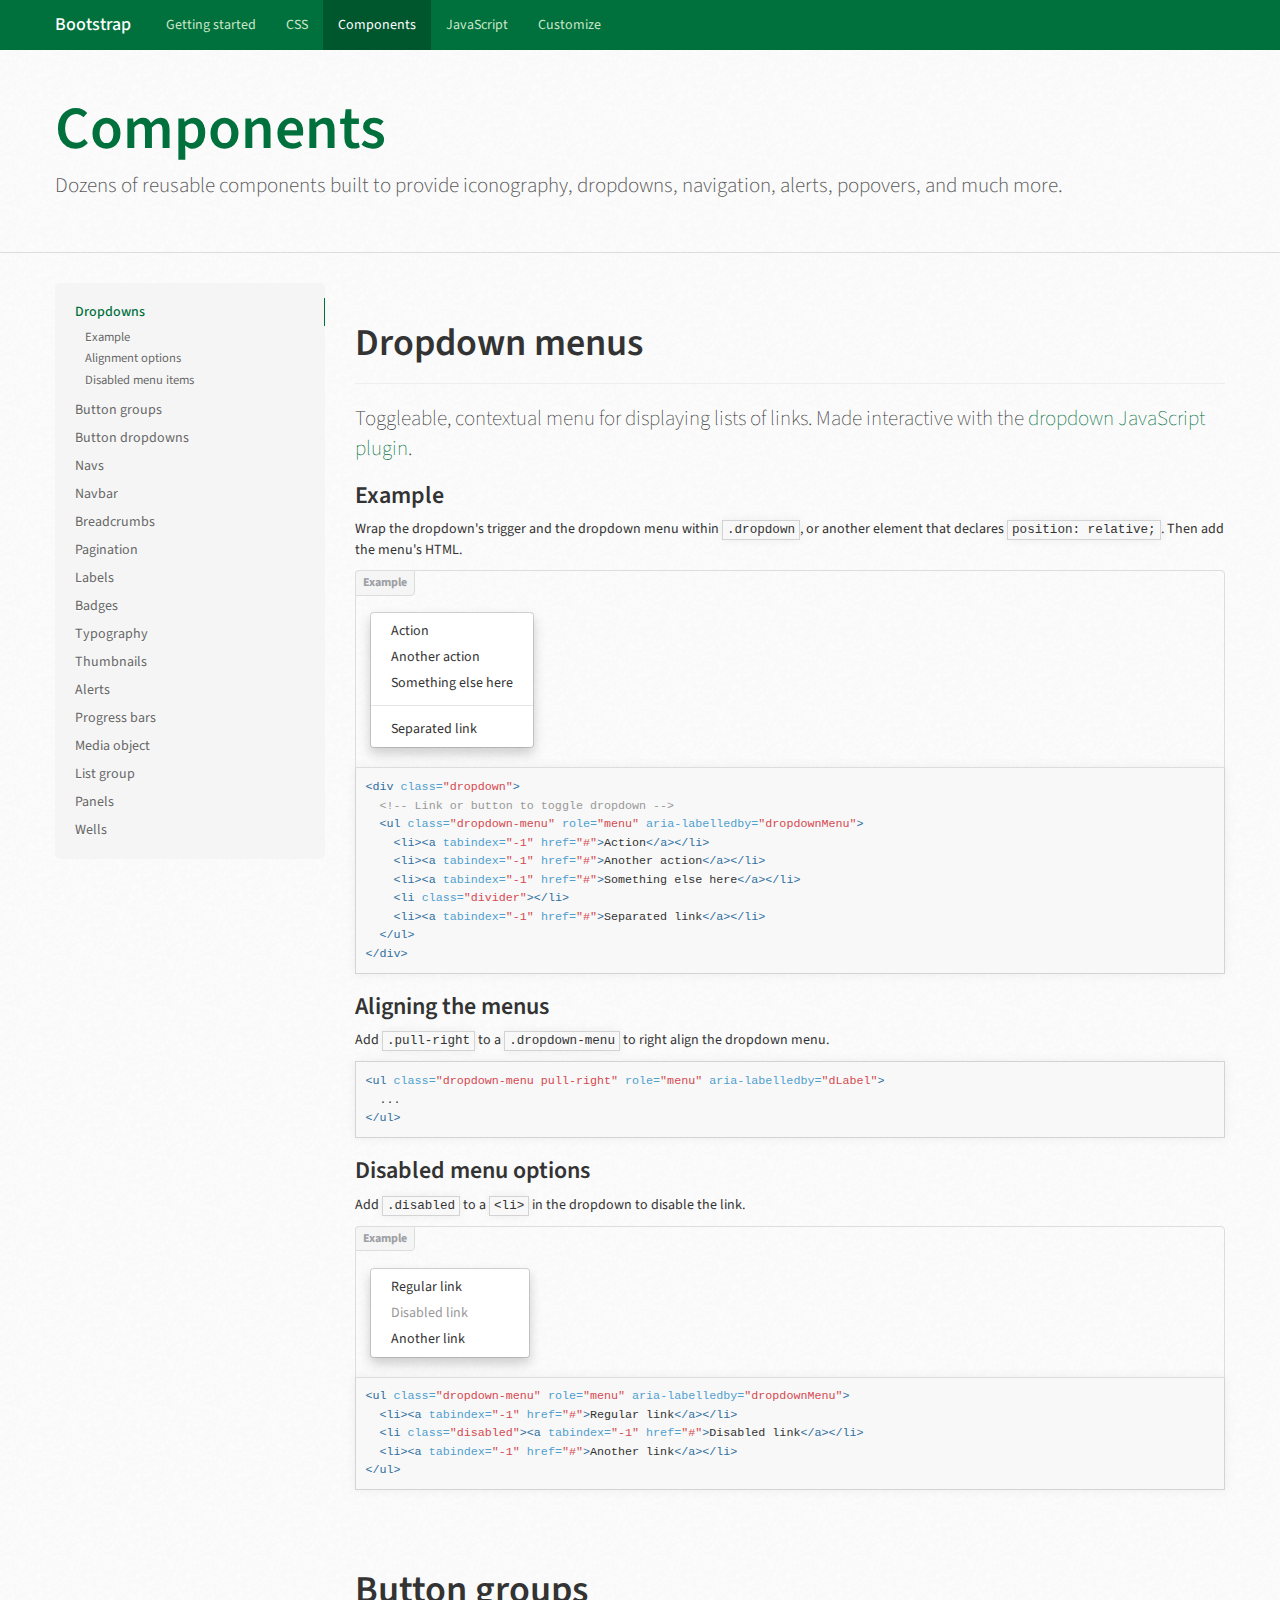
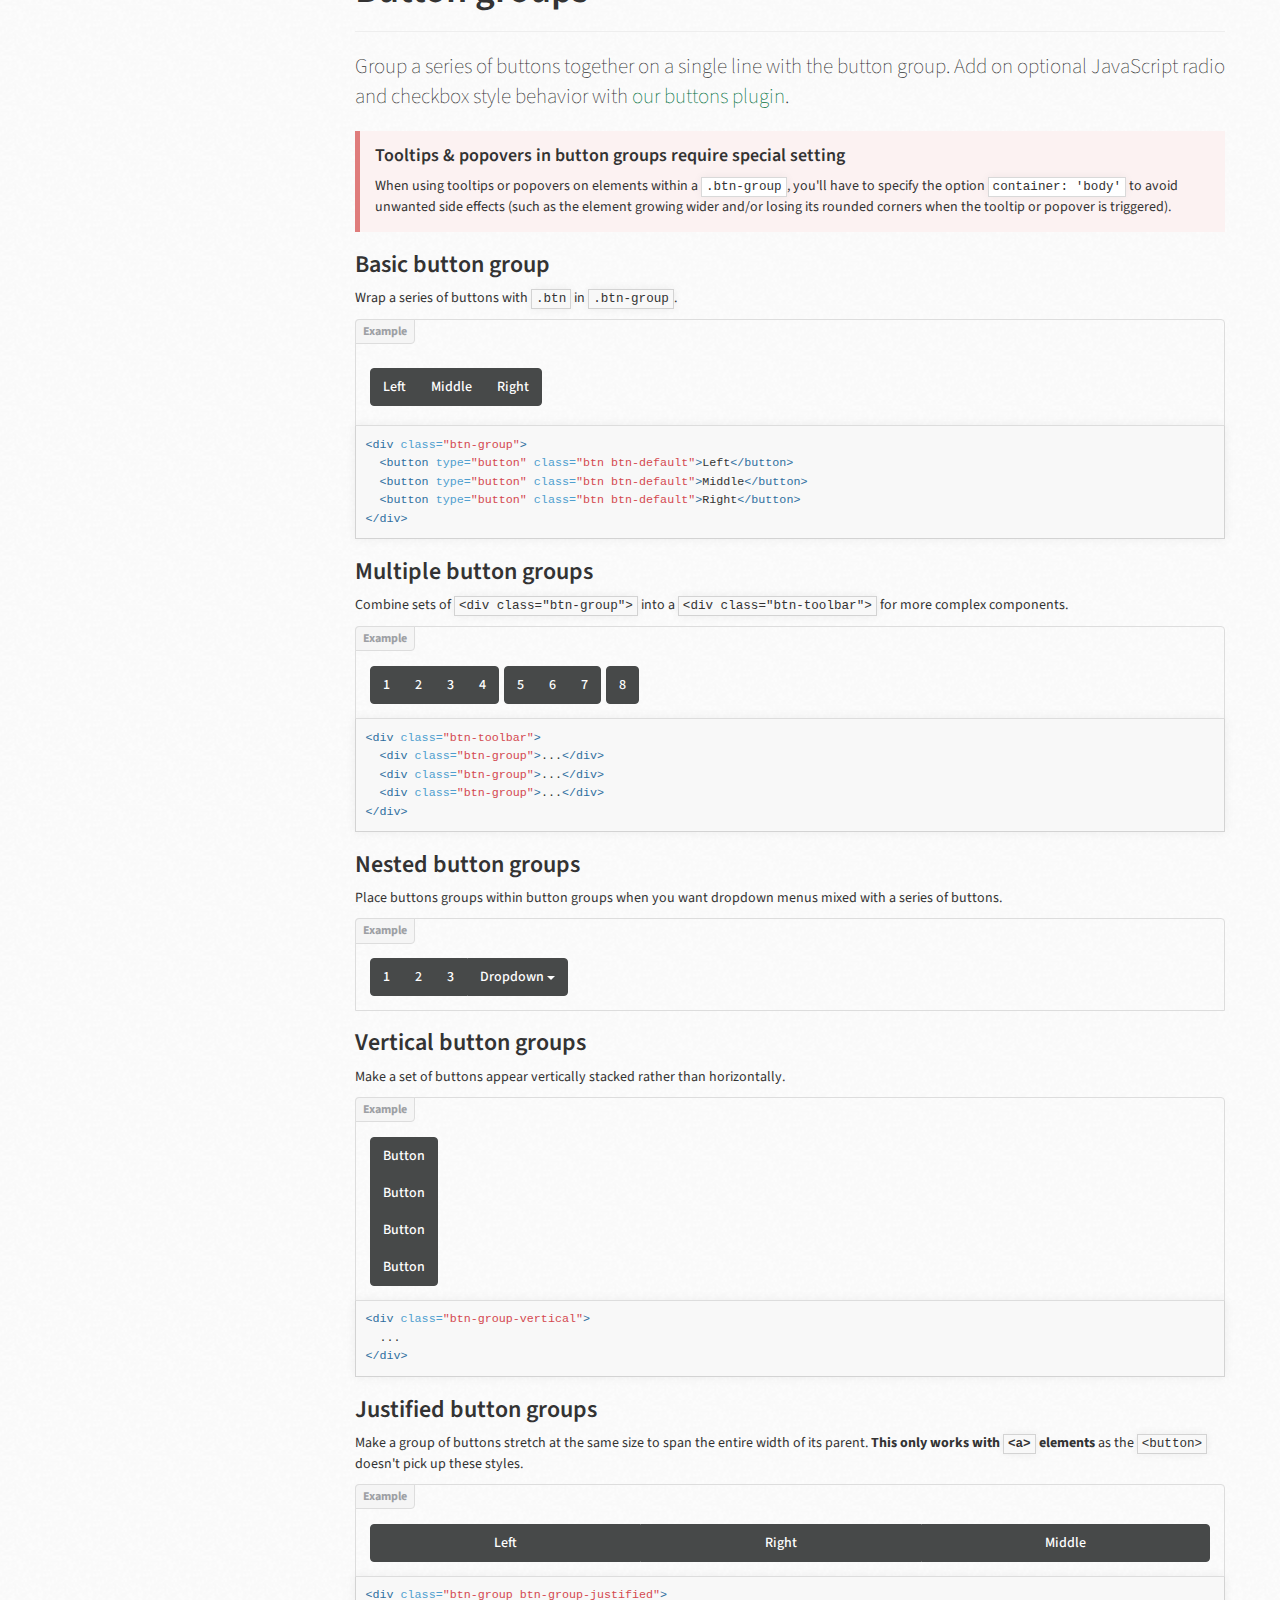
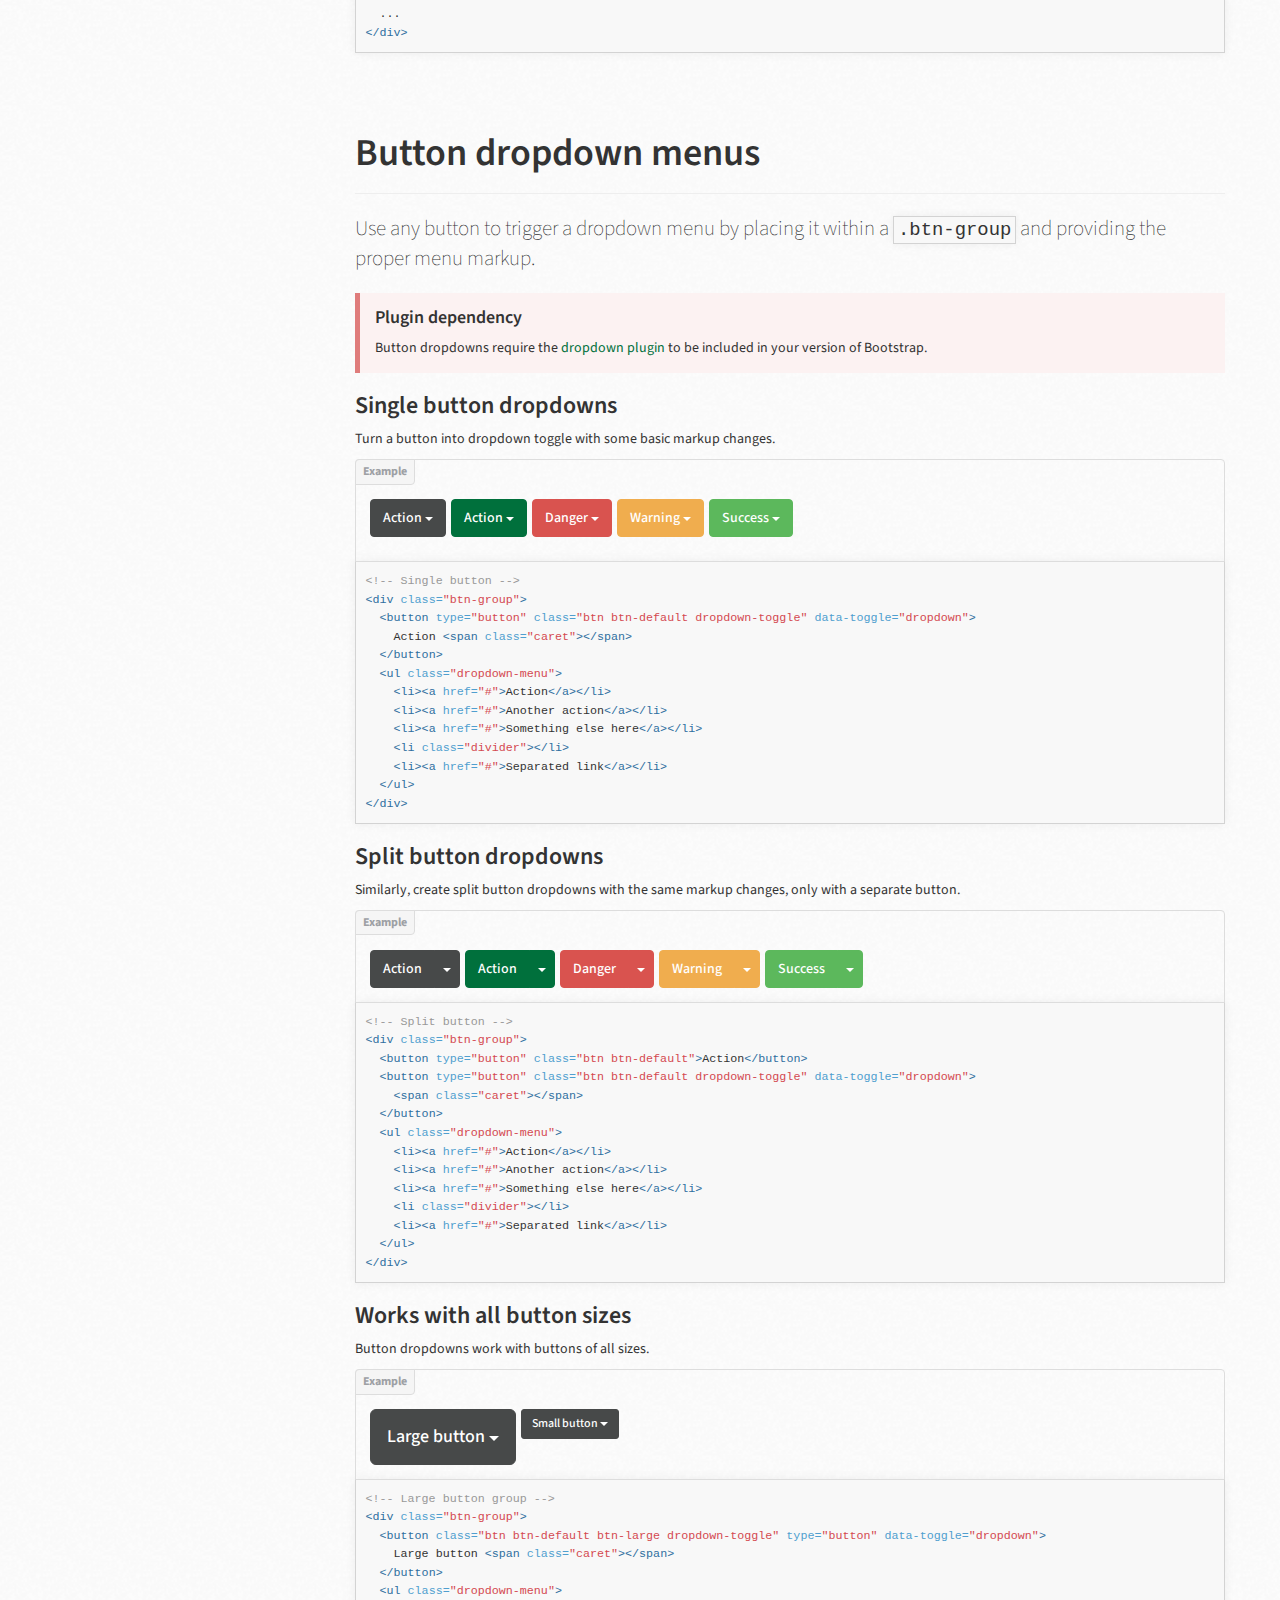
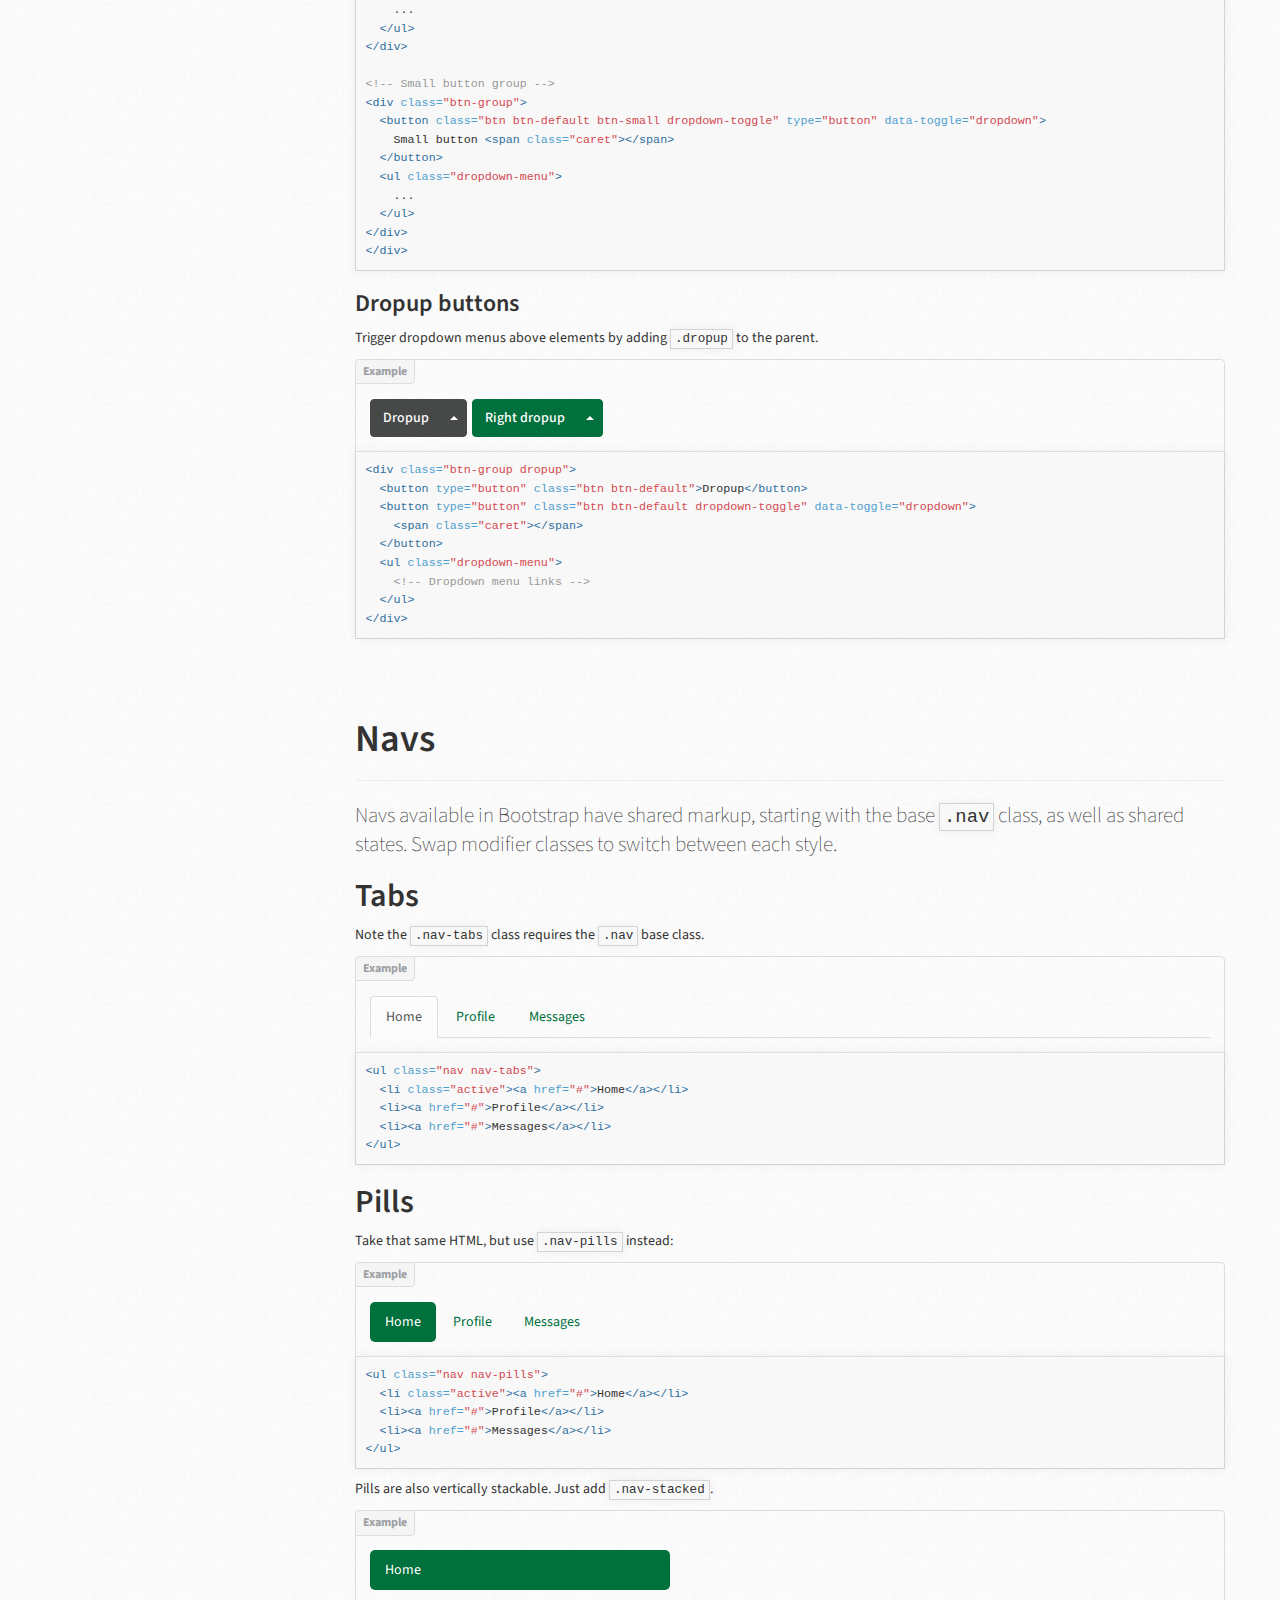
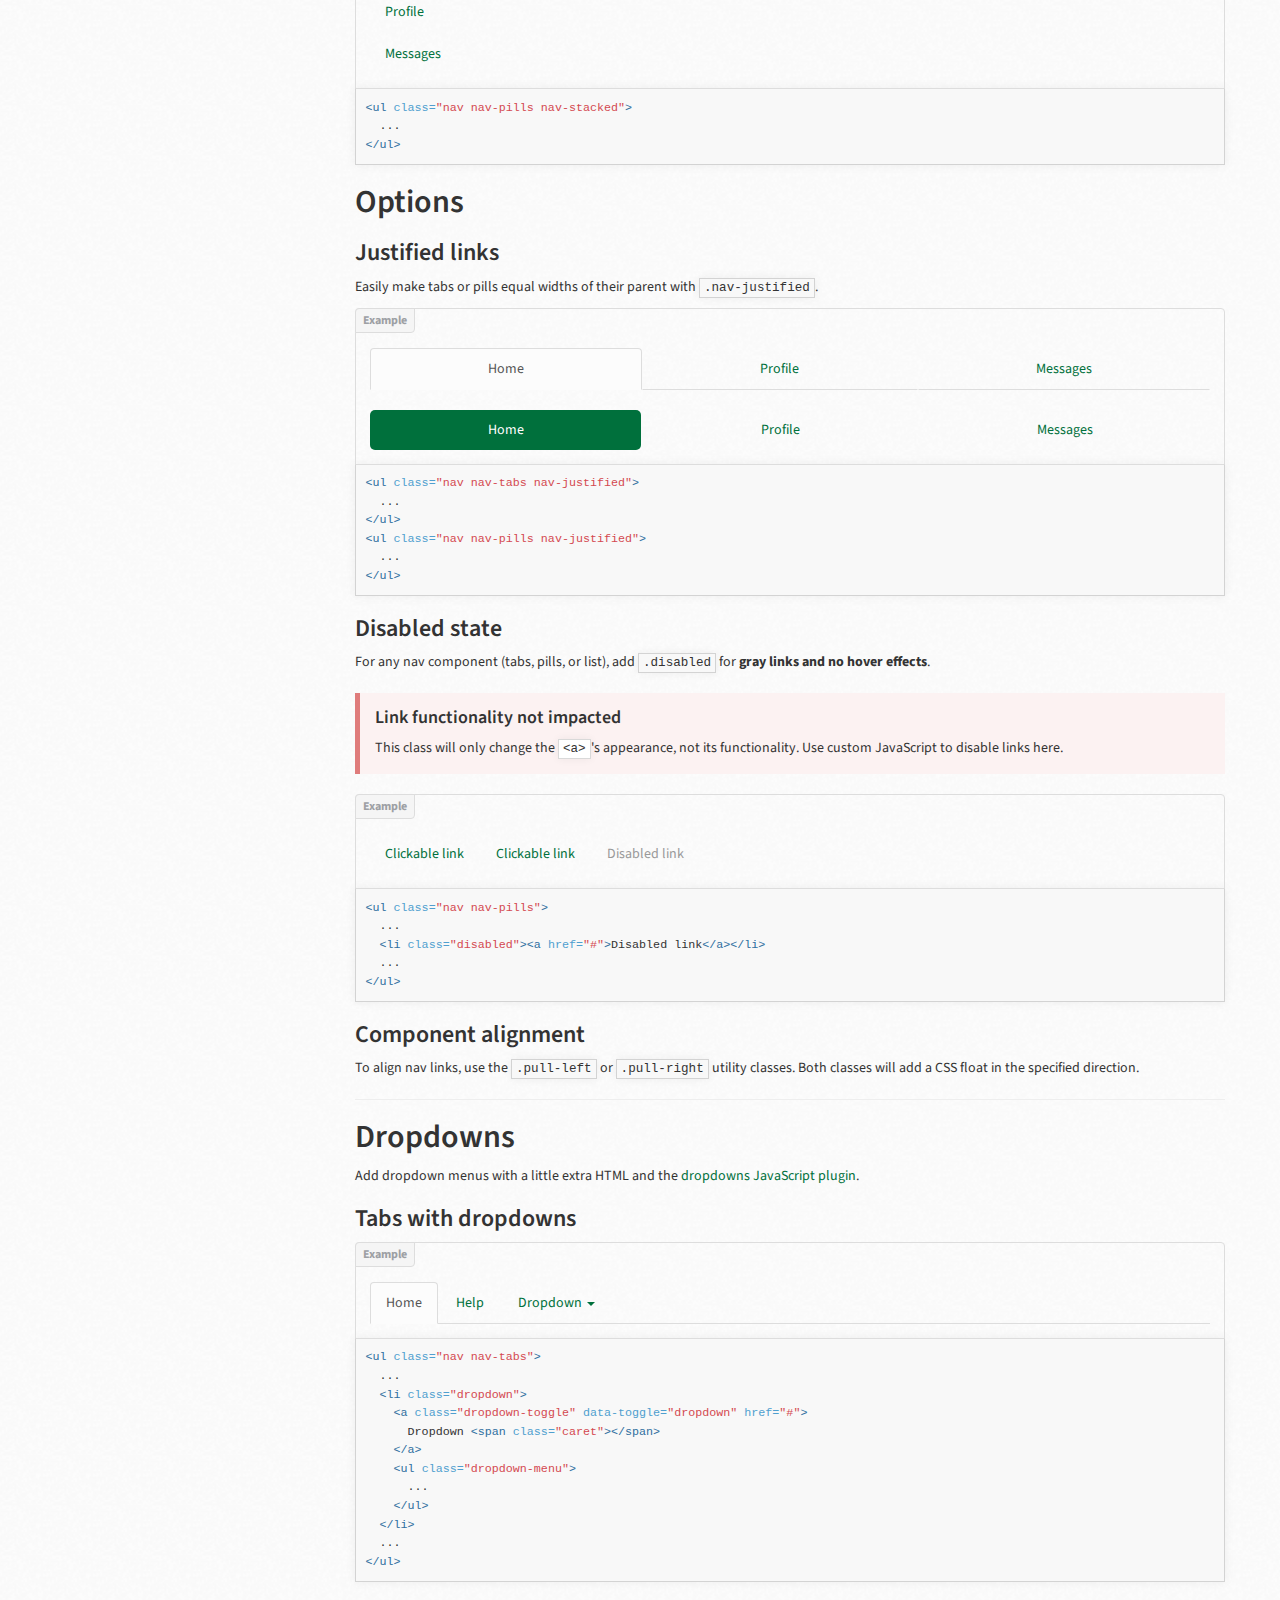
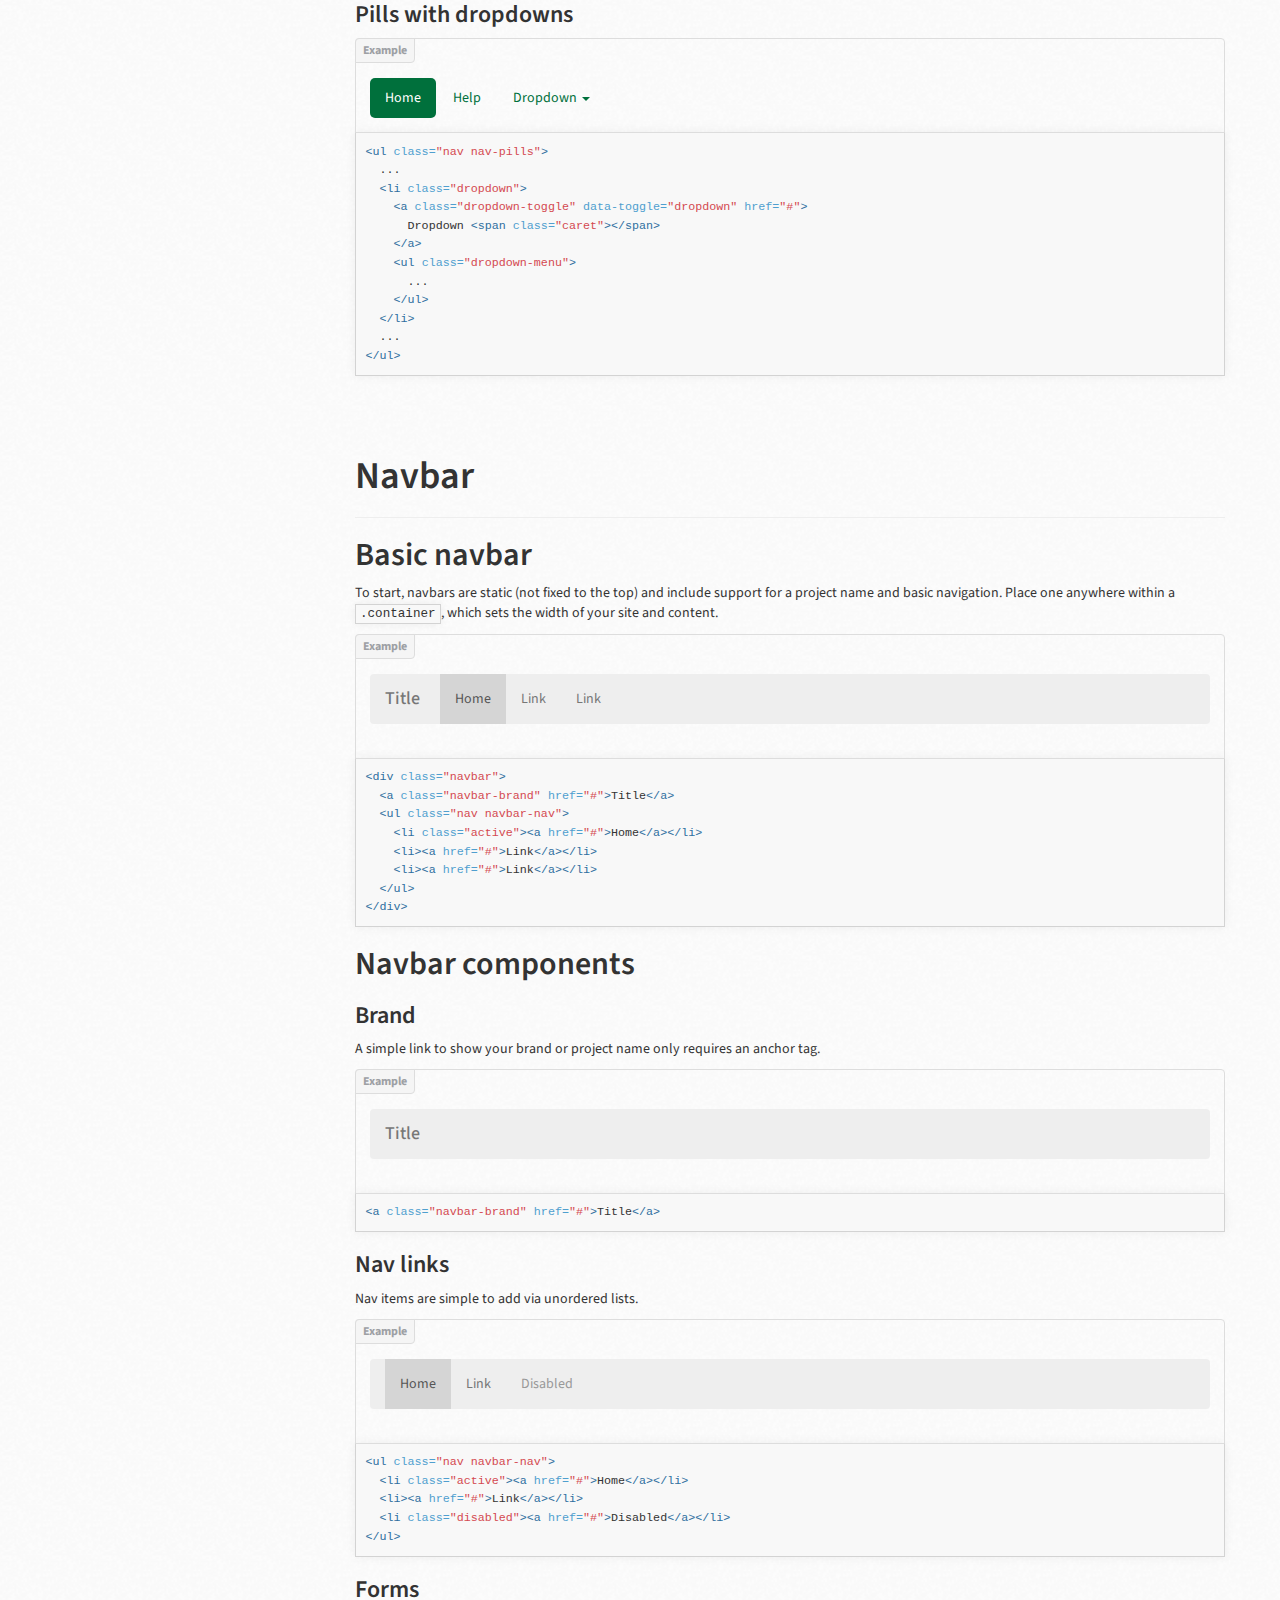
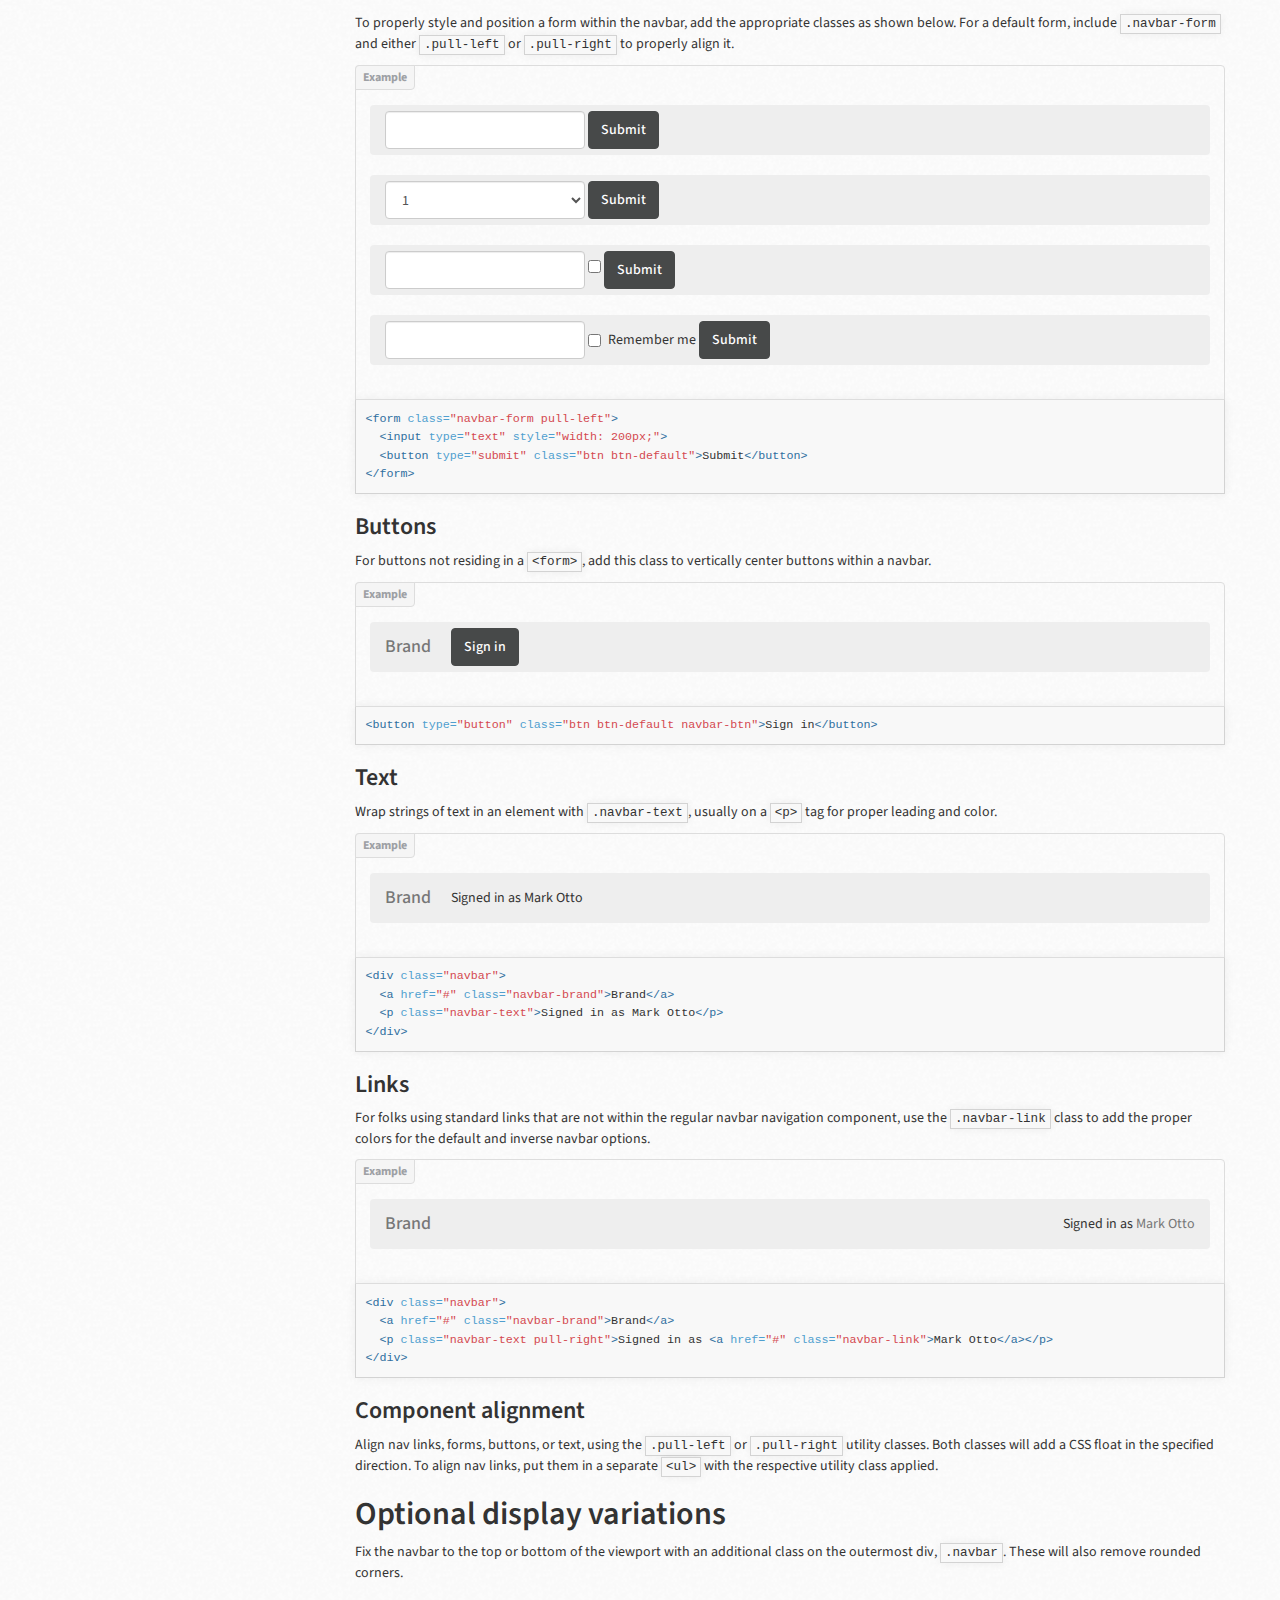
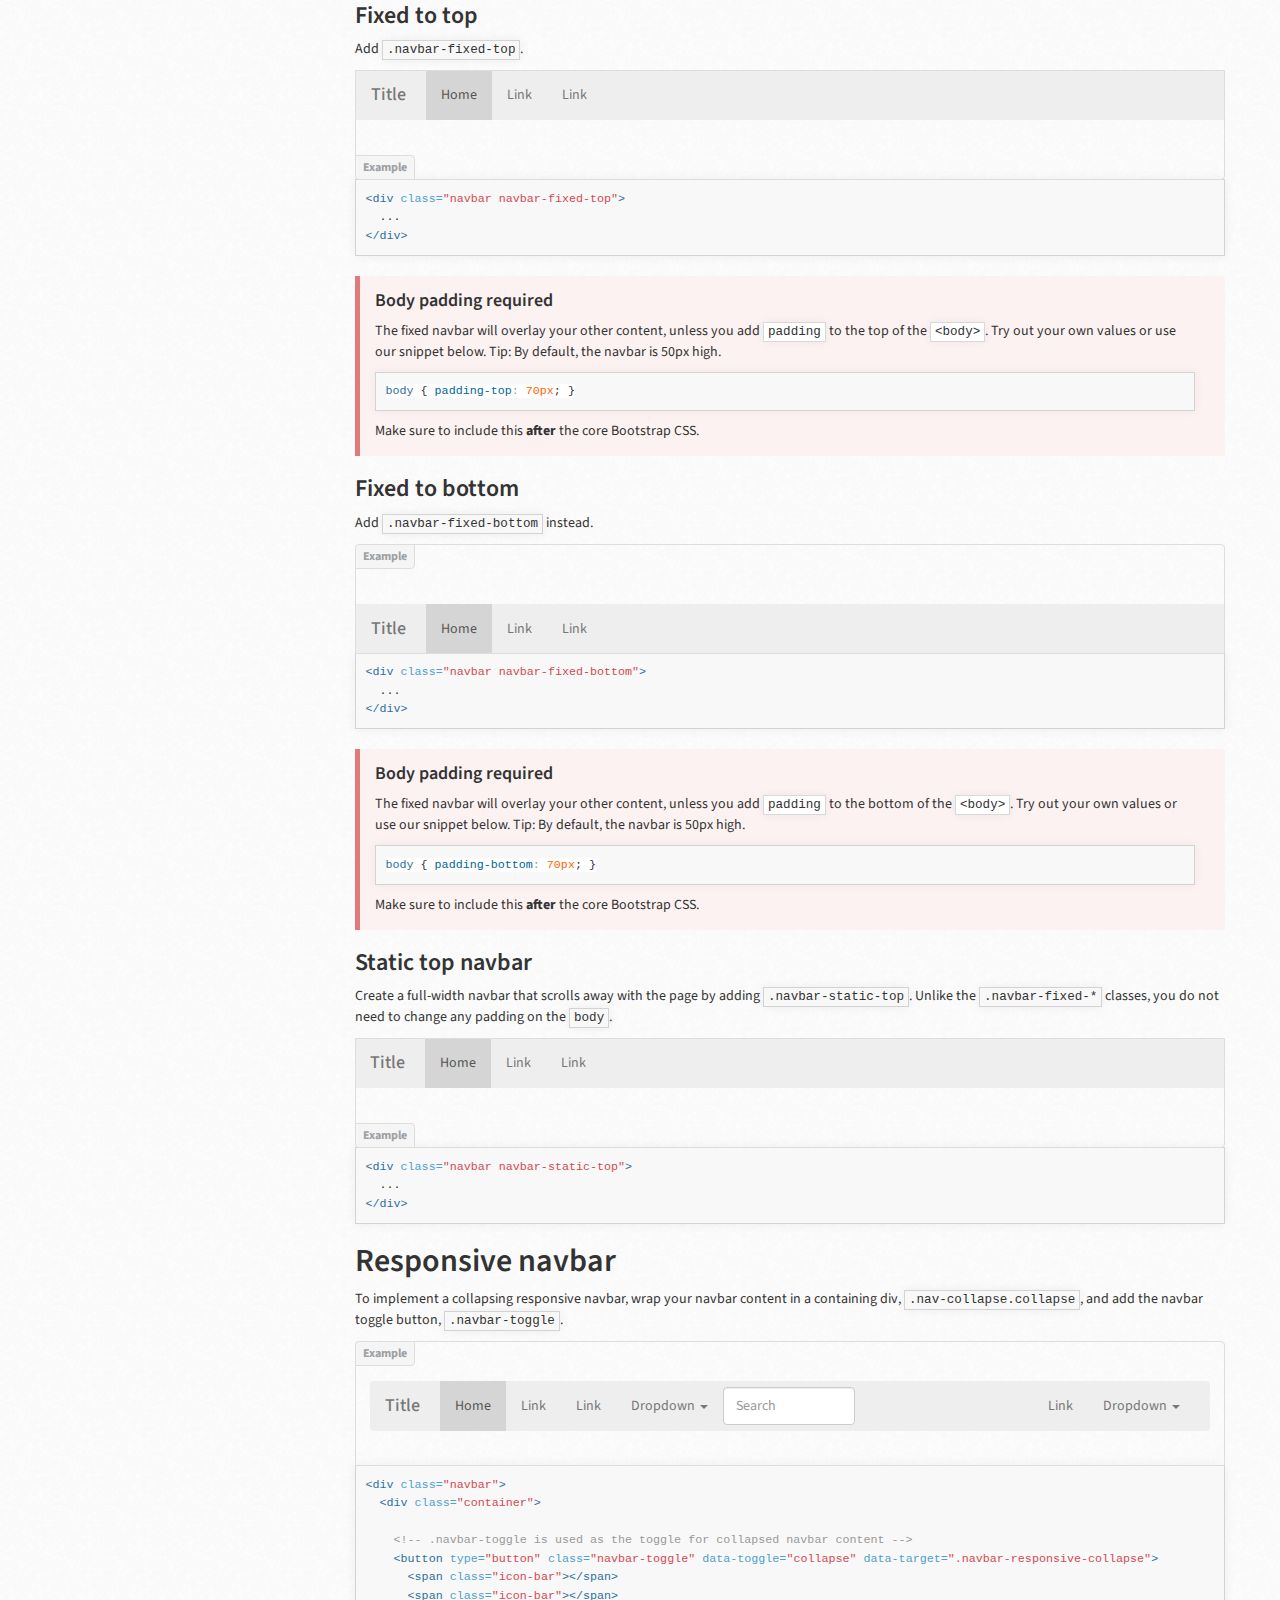
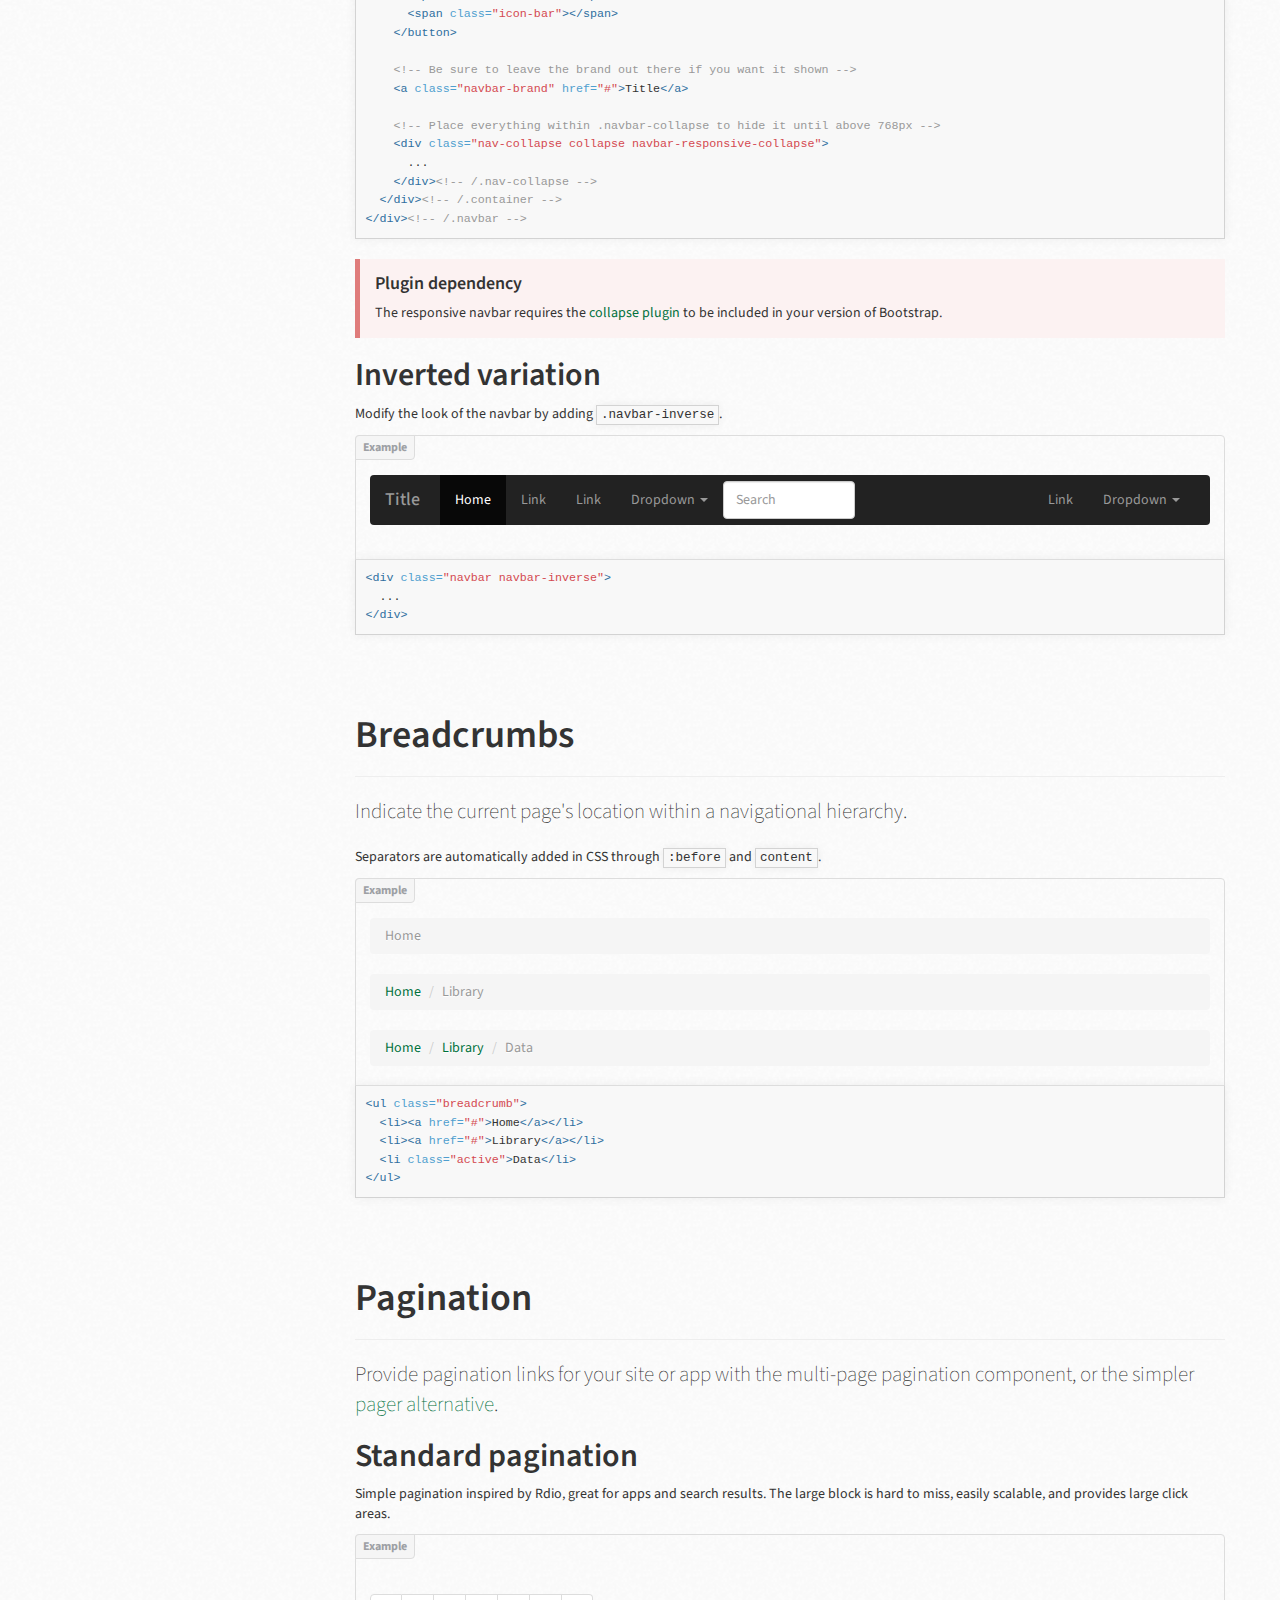
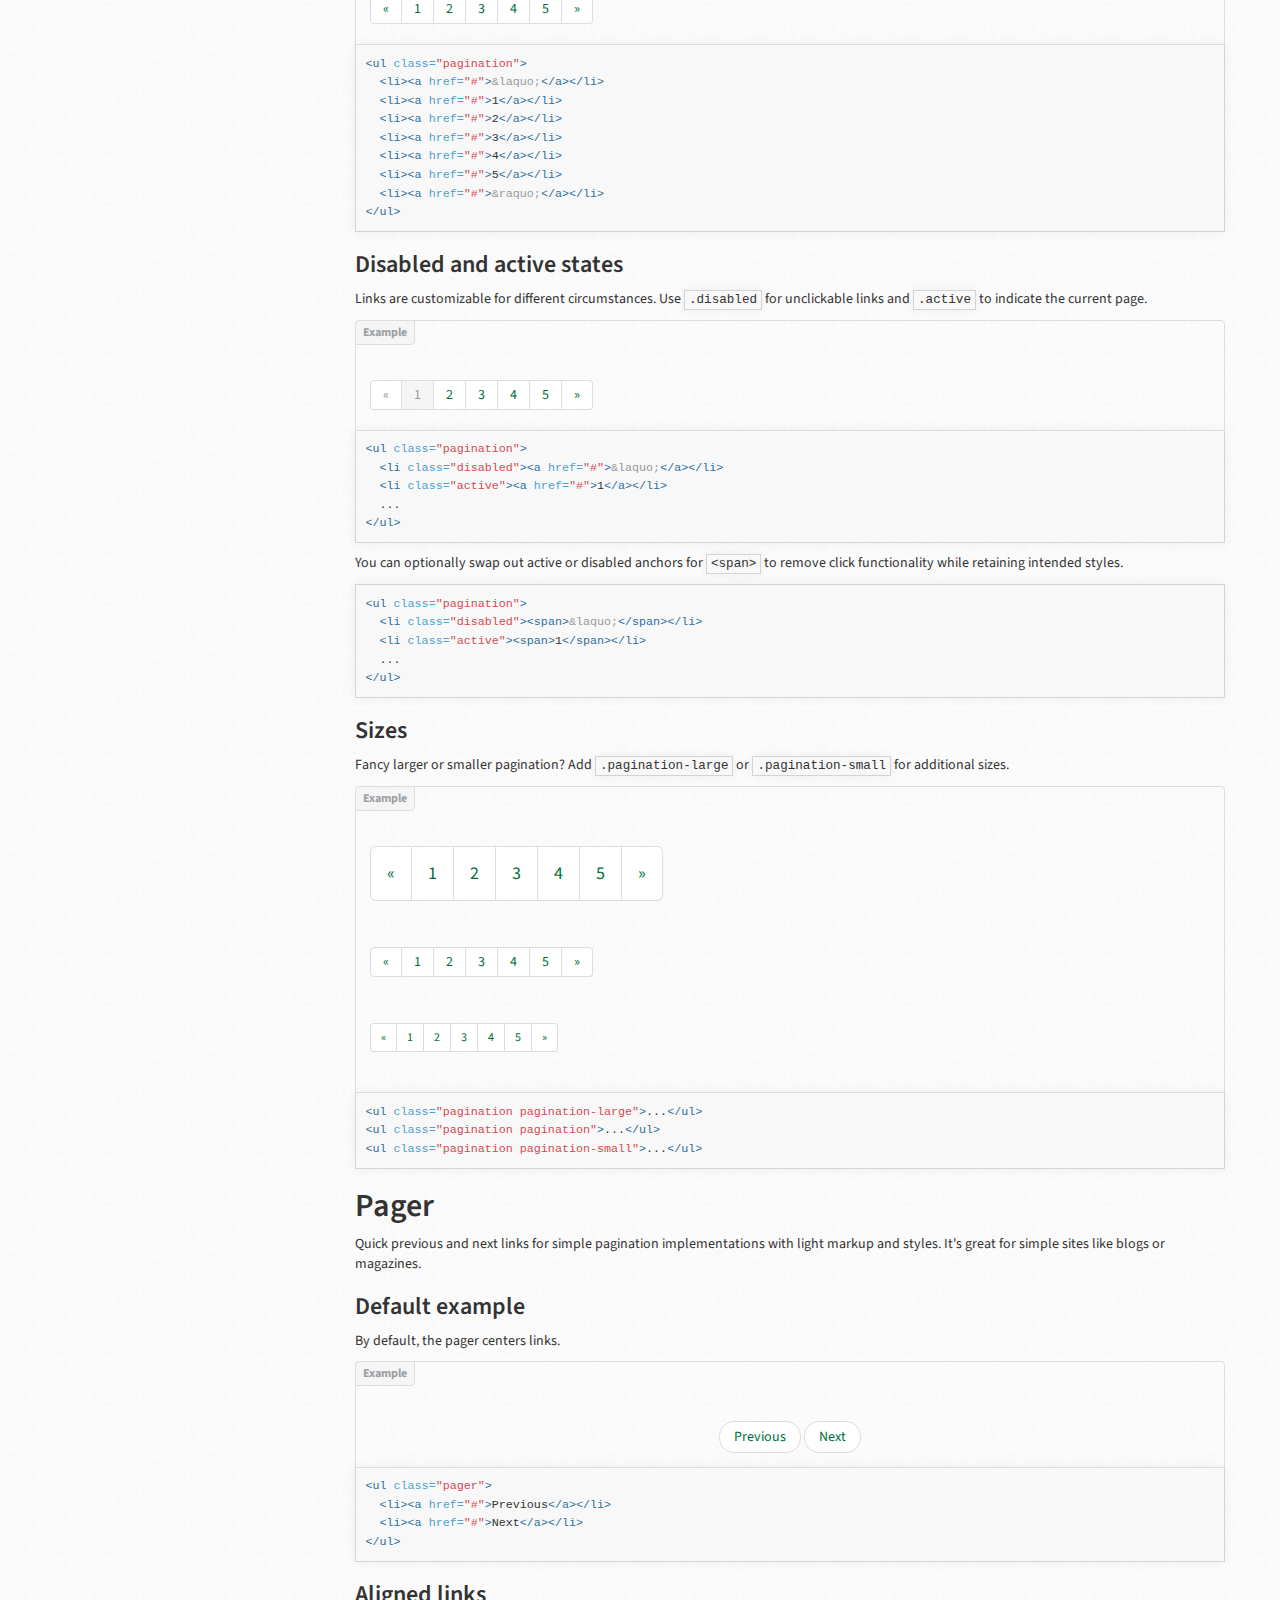
==== commit f492387f: "site updated" ====
--- a/components/index.html
+++ b/components/index.html
@@ -92,25 +92,16 @@
 
     <div class="container bs-docs-container">
       <div class="row">
-        <div class="col col-lg-3">
+        <div class="col-lg-3">
           <div class="bs-sidebar">
             <ul class="nav bs-sidenav">
               
                  <li>
-  <a href="#icons">Glyphicons</a>
-  <ul class="nav">
-    <li><a href="#icons-list">Icon list</a></li>
-    <li><a href="#icons-how-to">How to use</a></li>
-    <li><a href="#icons-examples">Examples</a></li>
-  </ul>
-</li>
-<li>
   <a href="#dropdowns">Dropdowns</a>
   <ul class="nav">
     <li><a href="#dropdowns-example">Example</a></li>
     <li><a href="#dropdowns-alignment">Alignment options</a></li>
     <li><a href="#dropdowns-disabled">Disabled menu items</a></li>
-    <li><a href="#dropdowns-submenus">Submenus</a></li>
   </ul>
 </li>
 <li>
@@ -223,316 +214,8 @@
             </ul>
           </div>
         </div>
-        <div class="col col-lg-9">
-            <!-- Icons
-  ================================================== -->
-  <div class="bs-docs-section" id="icons">
-    <div class="page-header">
-      <h1>Icons font <small>by <a href="http://glyphicons.com" target="_blank">Glyphicons</a></small></h1>
-    </div>
-
-    <h2 id="icons-list">Included glyphs</h2>
-    <p>Bootstrap comes with all 160 of <a href="http://glyphicons.com" target="_blank">Glyphicons</a> Halflings set, all available in font formats for easy coloring, sizing, and placement.</p>
-
-    <ul class="the-icons clearfix">
-      <li><i class="glyphicon glyphicon-glass"></i> glyphicon-glass</li>
-      <li><i class="glyphicon glyphicon-music"></i> glyphicon-music</li>
-      <li><i class="glyphicon glyphicon-search"></i> glyphicon-search</li>
-      <li><i class="glyphicon glyphicon-envelope"></i> glyphicon-envelope</li>
-      <li><i class="glyphicon glyphicon-heart"></i> glyphicon-heart</li>
-      <li><i class="glyphicon glyphicon-star"></i> glyphicon-star</li>
-      <li><i class="glyphicon glyphicon-star-empty"></i> glyphicon-star-empty</li>
-      <li><i class="glyphicon glyphicon-user"></i> glyphicon-user</li>
-      <li><i class="glyphicon glyphicon-film"></i> glyphicon-film</li>
-      <li><i class="glyphicon glyphicon-th-large"></i> glyphicon-th-large</li>
-      <li><i class="glyphicon glyphicon-th"></i> glyphicon-th</li>
-      <li><i class="glyphicon glyphicon-th-list"></i> glyphicon-th-list</li>
-      <li><i class="glyphicon glyphicon-ok"></i> glyphicon-ok</li>
-      <li><i class="glyphicon glyphicon-remove"></i> glyphicon-remove</li>
-      <li><i class="glyphicon glyphicon-zoom-in"></i> glyphicon-zoom-in</li>
-      <li><i class="glyphicon glyphicon-zoom-out"></i> glyphicon-zoom-out</li>
-      <li><i class="glyphicon glyphicon-off"></i> glyphicon-off</li>
-      <li><i class="glyphicon glyphicon-signal"></i> glyphicon-signal</li>
-      <li><i class="glyphicon glyphicon-cog"></i> glyphicon-cog</li>
-      <li><i class="glyphicon glyphicon-trash"></i> glyphicon-trash</li>
-      <li><i class="glyphicon glyphicon-home"></i> glyphicon-home</li>
-      <li><i class="glyphicon glyphicon-file"></i> glyphicon-file</li>
-      <li><i class="glyphicon glyphicon-time"></i> glyphicon-time</li>
-      <li><i class="glyphicon glyphicon-road"></i> glyphicon-road</li>
-      <li><i class="glyphicon glyphicon-download-alt"></i> glyphicon-download-alt</li>
-      <li><i class="glyphicon glyphicon-download"></i> glyphicon-download</li>
-      <li><i class="glyphicon glyphicon-upload"></i> glyphicon-upload</li>
-      <li><i class="glyphicon glyphicon-inbox"></i> glyphicon-inbox</li>
-
-      <li><i class="glyphicon glyphicon-play-circle"></i> glyphicon-play-circle</li>
-      <li><i class="glyphicon glyphicon-repeat"></i> glyphicon-repeat</li>
-      <li><i class="glyphicon glyphicon-refresh"></i> glyphicon-refresh</li>
-      <li><i class="glyphicon glyphicon-list-alt"></i> glyphicon-list-alt</li>
-      <li><i class="glyphicon glyphicon-lock"></i> glyphicon-lock</li>
-      <li><i class="glyphicon glyphicon-flag"></i> glyphicon-flag</li>
-      <li><i class="glyphicon glyphicon-headphones"></i> glyphicon-headphones</li>
-      <li><i class="glyphicon glyphicon-volume-off"></i> glyphicon-volume-off</li>
-      <li><i class="glyphicon glyphicon-volume-down"></i> glyphicon-volume-down</li>
-      <li><i class="glyphicon glyphicon-volume-up"></i> glyphicon-volume-up</li>
-      <li><i class="glyphicon glyphicon-qrcode"></i> glyphicon-qrcode</li>
-      <li><i class="glyphicon glyphicon-barcode"></i> glyphicon-barcode</li>
-      <li><i class="glyphicon glyphicon-tag"></i> glyphicon-tag</li>
-      <li><i class="glyphicon glyphicon-tags"></i> glyphicon-tags</li>
-      <li><i class="glyphicon glyphicon-book"></i> glyphicon-book</li>
-      <li><i class="glyphicon glyphicon-bookmark"></i> glyphicon-bookmark</li>
-      <li><i class="glyphicon glyphicon-print"></i> glyphicon-print</li>
-      <li><i class="glyphicon glyphicon-camera"></i> glyphicon-camera</li>
-      <li><i class="glyphicon glyphicon-font"></i> glyphicon-font</li>
-      <li><i class="glyphicon glyphicon-bold"></i> glyphicon-bold</li>
-      <li><i class="glyphicon glyphicon-italic"></i> glyphicon-italic</li>
-      <li><i class="glyphicon glyphicon-text-height"></i> glyphicon-text-height</li>
-      <li><i class="glyphicon glyphicon-text-width"></i> glyphicon-text-width</li>
-      <li><i class="glyphicon glyphicon-align-left"></i> glyphicon-align-left</li>
-      <li><i class="glyphicon glyphicon-align-center"></i> glyphicon-align-center</li>
-      <li><i class="glyphicon glyphicon-align-right"></i> glyphicon-align-right</li>
-      <li><i class="glyphicon glyphicon-align-justify"></i> glyphicon-align-justify</li>
-      <li><i class="glyphicon glyphicon-list"></i> glyphicon-list</li>
-
-      <li><i class="glyphicon glyphicon-indent-left"></i> glyphicon-indent-left</li>
-      <li><i class="glyphicon glyphicon-indent-right"></i> glyphicon-indent-right</li>
-      <li><i class="glyphicon glyphicon-facetime-video"></i> glyphicon-facetime-video</li>
-      <li><i class="glyphicon glyphicon-picture"></i> glyphicon-picture</li>
-      <li><i class="glyphicon glyphicon-pencil"></i> glyphicon-pencil</li>
-      <li><i class="glyphicon glyphicon-map-marker"></i> glyphicon-map-marker</li>
-      <li><i class="glyphicon glyphicon-adjust"></i> glyphicon-adjust</li>
-      <li><i class="glyphicon glyphicon-tint"></i> glyphicon-tint</li>
-      <li><i class="glyphicon glyphicon-edit"></i> glyphicon-edit</li>
-      <li><i class="glyphicon glyphicon-share"></i> glyphicon-share</li>
-      <li><i class="glyphicon glyphicon-check"></i> glyphicon-check</li>
-      <li><i class="glyphicon glyphicon-move"></i> glyphicon-move</li>
-      <li><i class="glyphicon glyphicon-step-backward"></i> glyphicon-step-backward</li>
-      <li><i class="glyphicon glyphicon-fast-backward"></i> glyphicon-fast-backward</li>
-      <li><i class="glyphicon glyphicon-backward"></i> glyphicon-backward</li>
-      <li><i class="glyphicon glyphicon-play"></i> glyphicon-play</li>
-      <li><i class="glyphicon glyphicon-pause"></i> glyphicon-pause</li>
-      <li><i class="glyphicon glyphicon-stop"></i> glyphicon-stop</li>
-      <li><i class="glyphicon glyphicon-forward"></i> glyphicon-forward</li>
-      <li><i class="glyphicon glyphicon-fast-forward"></i> glyphicon-fast-forward</li>
-      <li><i class="glyphicon glyphicon-step-forward"></i> glyphicon-step-forward</li>
-      <li><i class="glyphicon glyphicon-eject"></i> glyphicon-eject</li>
-      <li><i class="glyphicon glyphicon-chevron-left"></i> glyphicon-chevron-left</li>
-      <li><i class="glyphicon glyphicon-chevron-right"></i> glyphicon-chevron-right</li>
-      <li><i class="glyphicon glyphicon-plus-sign"></i> glyphicon-plus-sign</li>
-      <li><i class="glyphicon glyphicon-minus-sign"></i> glyphicon-minus-sign</li>
-      <li><i class="glyphicon glyphicon-remove-sign"></i> glyphicon-remove-sign</li>
-      <li><i class="glyphicon glyphicon-ok-sign"></i> glyphicon-ok-sign</li>
-
-      <li><i class="glyphicon glyphicon-question-sign"></i> glyphicon-question-sign</li>
-      <li><i class="glyphicon glyphicon-info-sign"></i> glyphicon-info-sign</li>
-      <li><i class="glyphicon glyphicon-screenshot"></i> glyphicon-screenshot</li>
-      <li><i class="glyphicon glyphicon-remove-circle"></i> glyphicon-remove-circle</li>
-      <li><i class="glyphicon glyphicon-ok-circle"></i> glyphicon-ok-circle</li>
-      <li><i class="glyphicon glyphicon-ban-circle"></i> glyphicon-ban-circle</li>
-      <li><i class="glyphicon glyphicon-arrow-left"></i> glyphicon-arrow-left</li>
-      <li><i class="glyphicon glyphicon-arrow-right"></i> glyphicon-arrow-right</li>
-      <li><i class="glyphicon glyphicon-arrow-up"></i> glyphicon-arrow-up</li>
-      <li><i class="glyphicon glyphicon-arrow-down"></i> glyphicon-arrow-down</li>
-      <li><i class="glyphicon glyphicon-share-alt"></i> glyphicon-share-alt</li>
-      <li><i class="glyphicon glyphicon-resize-full"></i> glyphicon-resize-full</li>
-      <li><i class="glyphicon glyphicon-resize-small"></i> glyphicon-resize-small</li>
-      <li><i class="glyphicon glyphicon-plus"></i> glyphicon-plus</li>
-      <li><i class="glyphicon glyphicon-minus"></i> glyphicon-minus</li>
-      <li><i class="glyphicon glyphicon-asterisk"></i> glyphicon-asterisk</li>
-      <li><i class="glyphicon glyphicon-exclamation-sign"></i> glyphicon-exclamation-sign</li>
-      <li><i class="glyphicon glyphicon-gift"></i> glyphicon-gift</li>
-      <li><i class="glyphicon glyphicon-leaf"></i> glyphicon-leaf</li>
-      <li><i class="glyphicon glyphicon-fire"></i> glyphicon-fire</li>
-      <li><i class="glyphicon glyphicon-eye-open"></i> glyphicon-eye-open</li>
-      <li><i class="glyphicon glyphicon-eye-close"></i> glyphicon-eye-close</li>
-      <li><i class="glyphicon glyphicon-warning-sign"></i> glyphicon-warning-sign</li>
-      <li><i class="glyphicon glyphicon-plane"></i> glyphicon-plane</li>
-      <li><i class="glyphicon glyphicon-calendar"></i> glyphicon-calendar</li>
-      <li><i class="glyphicon glyphicon-random"></i> glyphicon-random</li>
-      <li><i class="glyphicon glyphicon-comment"></i> glyphicon-comment</li>
-      <li><i class="glyphicon glyphicon-magnet"></i> glyphicon-magnet</li>
-
-      <li><i class="glyphicon glyphicon-chevron-up"></i> glyphicon-chevron-up</li>
-      <li><i class="glyphicon glyphicon-chevron-down"></i> glyphicon-chevron-down</li>
-      <li><i class="glyphicon glyphicon-retweet"></i> glyphicon-retweet</li>
-      <li><i class="glyphicon glyphicon-shopping-cart"></i> glyphicon-shopping-cart</li>
-      <li><i class="glyphicon glyphicon-folder-close"></i> glyphicon-folder-close</li>
-      <li><i class="glyphicon glyphicon-folder-open"></i> glyphicon-folder-open</li>
-      <li><i class="glyphicon glyphicon-resize-vertical"></i> glyphicon-resize-vertical</li>
-      <li><i class="glyphicon glyphicon-resize-horizontal"></i> glyphicon-resize-horizontal</li>
-      <li><i class="glyphicon glyphicon-hdd"></i> glyphicon-hdd</li>
-      <li><i class="glyphicon glyphicon-bullhorn"></i> glyphicon-bullhorn</li>
-      <li><i class="glyphicon glyphicon-bell"></i> glyphicon-bell</li>
-      <li><i class="glyphicon glyphicon-certificate"></i> glyphicon-certificate</li>
-      <li><i class="glyphicon glyphicon-thumbs-up"></i> glyphicon-thumbs-up</li>
-      <li><i class="glyphicon glyphicon-thumbs-down"></i> glyphicon-thumbs-down</li>
-      <li><i class="glyphicon glyphicon-hand-right"></i> glyphicon-hand-right</li>
-      <li><i class="glyphicon glyphicon-hand-left"></i> glyphicon-hand-left</li>
-      <li><i class="glyphicon glyphicon-hand-up"></i> glyphicon-hand-up</li>
-      <li><i class="glyphicon glyphicon-hand-down"></i> glyphicon-hand-down</li>
-      <li><i class="glyphicon glyphicon-circle-arrow-right"></i> glyphicon-circle-arrow-right</li>
-      <li><i class="glyphicon glyphicon-circle-arrow-left"></i> glyphicon-circle-arrow-left</li>
-      <li><i class="glyphicon glyphicon-circle-arrow-up"></i> glyphicon-circle-arrow-up</li>
-      <li><i class="glyphicon glyphicon-circle-arrow-down"></i> glyphicon-circle-arrow-down</li>
-      <li><i class="glyphicon glyphicon-globe"></i> glyphicon-globe</li>
-      <li><i class="glyphicon glyphicon-wrench"></i> glyphicon-wrench</li>
-      <li><i class="glyphicon glyphicon-tasks"></i> glyphicon-tasks</li>
-      <li><i class="glyphicon glyphicon-filter"></i> glyphicon-filter</li>
-      <li><i class="glyphicon glyphicon-briefcase"></i> glyphicon-briefcase</li>
-      <li><i class="glyphicon glyphicon-fullscreen"></i> glyphicon-fullscreen</li>
-
-      <li><i class="glyphicon glyphicon-dashboard"></i> glyphicon-dashboard</li>
-      <li><i class="glyphicon glyphicon-paperclip"></i> glyphicon-paperclip</li>
-      <li><i class="glyphicon glyphicon-heart-empty"></i> glyphicon-heart-empty</li>
-      <li><i class="glyphicon glyphicon-link"></i> glyphicon-link</li>
-      <li><i class="glyphicon glyphicon-phone"></i> glyphicon-phone</li>
-      <li><i class="glyphicon glyphicon-pushpin"></i> glyphicon-pushpin</li>
-      <li><i class="glyphicon glyphicon-euro"></i> glyphicon-euro</li>
-      <li><i class="glyphicon glyphicon-usd"></i> glyphicon-usd</li>
-      <li><i class="glyphicon glyphicon-gbp"></i> glyphicon-gbp</li>
-      <li><i class="glyphicon glyphicon-sort"></i> glyphicon-sort</li>
-      <li><i class="glyphicon glyphicon-sort-by-alphabet"></i> glyphicon-sort-by-alphabet</li>
-      <li><i class="glyphicon glyphicon-sort-by-alphabet-alt"></i> glyphicon-sort-by-alphabet-alt</li>
-      <li><i class="glyphicon glyphicon-sort-by-order"></i> glyphicon-sort-by-order</li>
-      <li><i class="glyphicon glyphicon-sort-by-order-alt"></i> glyphicon-sort-by-order-alt</li>
-      <li><i class="glyphicon glyphicon-sort-by-attributes"></i> glyphicon-sort-by-attributes</li>
-      <li><i class="glyphicon glyphicon-sort-by-attributes-alt"></i> glyphicon-sort-by-attributes-alt</li>
-      <li><i class="glyphicon glyphicon-unchecked"></i> glyphicon-unchecked</li>
-      <li><i class="glyphicon glyphicon-expand"></i> glyphicon-expand</li>
-      <li><i class="glyphicon glyphicon-collapse"></i> glyphicon-collapse</li>
-      <li><i class="glyphicon glyphicon-collapse-top"></i> glyphicon-collapse-top</li>
-
-    </ul>
-
-    <h3>Glyphicons attribution</h3>
-    <p><a href="http://glyphicons.com/">Glyphicons</a> Halflings are normally not available for free, but an arrangement between Bootstrap and the Glyphicons creator have made this possible at no cost to you as developers. As a thank you, we ask you to include an optional link back to <a href="http://glyphicons.com/">Glyphicons</a> whenever practical.</p>
-
-
-    <h2 id="icons-how-to">How to use</h2>
-    <p>Add the appropriate class to any inline element. All icon classes are prefixed with <code>glyphicon-</code> for easy styling. To use, place the following code just about anywhere:</p>
-<div class="highlight"><pre><code class="html"><span class="nt">&lt;span</span> <span class="na">class=</span><span class="s">&quot;glyphicon glyphicon-search&quot;</span><span class="nt">&gt;&lt;/span&gt;</span>
-</code></pre></div>
-    <p>Want to change the icon color? Just change the <code>color</code> of the parent element.</p>
-    <p>When using beside strings of text, as in buttons or nav links, be sure to leave a space after the icon for proper spacing.</p>
-
-
-    <h2 id="icons-examples">Icon examples</h2>
-    <p>Use them in buttons, button groups for a toolbar, navigation, or prepended form inputs.</p>
-
-    <h4>Buttons</h4>
-
-    <h5>Button group in a button toolbar</h5>
-    <div class="bs-example">
-      <div class="btn-toolbar">
-        <div class="btn-group">
-          <a class="btn btn-default" href="#"><span class="glyphicon glyphicon-align-left"></span></a>
-          <a class="btn btn-default" href="#"><span class="glyphicon glyphicon-align-center"></span></a>
-          <a class="btn btn-default" href="#"><span class="glyphicon glyphicon-align-right"></span></a>
-          <a class="btn btn-default" href="#"><span class="glyphicon glyphicon-align-justify"></span></a>
-        </div>
-      </div>
-    </div><!-- /bs-example -->
-<div class="highlight"><pre><code class="html"><span class="nt">&lt;div</span> <span class="na">class=</span><span class="s">&quot;btn-toolbar&quot;</span><span class="nt">&gt;</span>
-  <span class="nt">&lt;div</span> <span class="na">class=</span><span class="s">&quot;btn-group&quot;</span><span class="nt">&gt;</span>
-    <span class="nt">&lt;a</span> <span class="na">class=</span><span class="s">&quot;btn btn-default&quot;</span> <span class="na">href=</span><span class="s">&quot;#&quot;</span><span class="nt">&gt;&lt;span</span> <span class="na">class=</span><span class="s">&quot;glyphicon glyphicon-align-left&quot;</span><span class="nt">&gt;&lt;/span&gt;&lt;/a&gt;</span>
-    <span class="nt">&lt;a</span> <span class="na">class=</span><span class="s">&quot;btn btn-default&quot;</span> <span class="na">href=</span><span class="s">&quot;#&quot;</span><span class="nt">&gt;&lt;span</span> <span class="na">class=</span><span class="s">&quot;glyphicon glyphicon-align-center&quot;</span><span class="nt">&gt;&lt;/span&gt;&lt;/a&gt;</span>
-    <span class="nt">&lt;a</span> <span class="na">class=</span><span class="s">&quot;btn btn-default&quot;</span> <span class="na">href=</span><span class="s">&quot;#&quot;</span><span class="nt">&gt;&lt;span</span> <span class="na">class=</span><span class="s">&quot;glyphicon glyphicon-align-right&quot;</span><span class="nt">&gt;&lt;/span&gt;&lt;/a&gt;</span>
-    <span class="nt">&lt;a</span> <span class="na">class=</span><span class="s">&quot;btn btn-default&quot;</span> <span class="na">href=</span><span class="s">&quot;#&quot;</span><span class="nt">&gt;&lt;span</span> <span class="na">class=</span><span class="s">&quot;glyphicon glyphicon-align-justify&quot;</span><span class="nt">&gt;&lt;/span&gt;&lt;/a&gt;</span>
-  <span class="nt">&lt;/div&gt;</span>
-<span class="nt">&lt;/div&gt;</span>
-</code></pre></div>
-
-    <div class="bs-callout">
-      <h4>Accessibility</h4>
-      <p>Keep in mind that using icons without any additional content means the icons are not represented to screen reader users.</p>
-    </div>
-
-    <h5>Dropdown in a button group</h5>
-    <div class="bs-example">
-      <div class="btn-group">
-        <a class="btn btn-primary" href="#"><span class="glyphicon glyphicon-user"></span> User</a>
-        <a class="btn btn-primary dropdown-toggle" data-toggle="dropdown" href="#"><span class="caret"></span></a>
-        <ul class="dropdown-menu">
-          <li><a href="#"><span class="glyphicon glyphicon-pencil"></span> Edit</a></li>
-          <li><a href="#"><span class="glyphicon glyphicon-trash"></span> Delete</a></li>
-          <li><a href="#"><span class="glyphicon glyphicon-ban-circle"></span> Ban</a></li>
-          <li class="divider"></li>
-          <li><a href="#">Make admin</a></li>
-        </ul>
-      </div>
-    </div><!-- /bs-example -->
-<div class="highlight"><pre><code class="html"><span class="nt">&lt;div</span> <span class="na">class=</span><span class="s">&quot;btn-group&quot;</span><span class="nt">&gt;</span>
-  <span class="nt">&lt;a</span> <span class="na">class=</span><span class="s">&quot;btn btn-default btn-primary&quot;</span> <span class="na">href=</span><span class="s">&quot;#&quot;</span><span class="nt">&gt;&lt;span</span> <span class="na">class=</span><span class="s">&quot;glyphicon glyphicon-user&quot;</span><span class="nt">&gt;&lt;/span&gt;</span> User<span class="nt">&lt;/a&gt;</span>
-  <span class="nt">&lt;a</span> <span class="na">class=</span><span class="s">&quot;btn btn-default btn-primary dropdown-toggle&quot;</span> <span class="na">data-toggle=</span><span class="s">&quot;dropdown&quot;</span> <span class="na">href=</span><span class="s">&quot;#&quot;</span><span class="nt">&gt;&lt;span</span> <span class="na">class=</span><span class="s">&quot;caret&quot;</span><span class="nt">&gt;&lt;/span&gt;&lt;/a&gt;</span>
-  <span class="nt">&lt;ul</span> <span class="na">class=</span><span class="s">&quot;dropdown-menu&quot;</span><span class="nt">&gt;</span>
-    <span class="nt">&lt;li&gt;&lt;a</span> <span class="na">href=</span><span class="s">&quot;#&quot;</span><span class="nt">&gt;&lt;span</span> <span class="na">class=</span><span class="s">&quot;glyphicon glyphicon-pencil&quot;</span><span class="nt">&gt;&lt;/span&gt;</span> Edit<span class="nt">&lt;/a&gt;&lt;/li&gt;</span>
-    <span class="nt">&lt;li&gt;&lt;a</span> <span class="na">href=</span><span class="s">&quot;#&quot;</span><span class="nt">&gt;&lt;span</span> <span class="na">class=</span><span class="s">&quot;glyphicon glyphicon-trash&quot;</span><span class="nt">&gt;&lt;/span&gt;</span> Delete<span class="nt">&lt;/a&gt;&lt;/li&gt;</span>
-    <span class="nt">&lt;li&gt;&lt;a</span> <span class="na">href=</span><span class="s">&quot;#&quot;</span><span class="nt">&gt;&lt;span</span> <span class="na">class=</span><span class="s">&quot;glyphicon glyphicon-ban-circle&quot;</span><span class="nt">&gt;&lt;/span&gt;</span> Ban<span class="nt">&lt;/a&gt;&lt;/li&gt;</span>
-    <span class="nt">&lt;li</span> <span class="na">class=</span><span class="s">&quot;divider&quot;</span><span class="nt">&gt;&lt;/li&gt;</span>
-    <span class="nt">&lt;li&gt;&lt;a</span> <span class="na">href=</span><span class="s">&quot;#&quot;</span><span class="nt">&gt;&lt;span</span> <span class="na">class=</span><span class="s">&quot;glyphicon glyphicon-&quot;</span><span class="nt">&gt;&lt;/span&gt;</span> Make admin<span class="nt">&lt;/a&gt;&lt;/li&gt;</span>
-  <span class="nt">&lt;/ul&gt;</span>
-<span class="nt">&lt;/div&gt;</span>
-</code></pre></div>
-
-    <h5>Large button</h5>
-    <div class="bs-example">
-      <a class="btn btn-default btn-large" href="#"><span class="glyphicon glyphicon-star"></span> Star</a>
-    </div><!-- /bs-example -->
-<div class="highlight"><pre><code class="html"><span class="nt">&lt;a</span> <span class="na">class=</span><span class="s">&quot;btn btn-default btn-large&quot;</span> <span class="na">href=</span><span class="s">&quot;#&quot;</span><span class="nt">&gt;&lt;span</span> <span class="na">class=</span><span class="s">&quot;glyphicon glyphicon-star&quot;</span><span class="nt">&gt;&lt;/span&gt;</span> Star<span class="nt">&lt;/a&gt;</span>
-</code></pre></div>
-
-    <h5>Small button</h5>
-    <div class="bs-example">
-      <a class="btn btn-default btn-small" href="#"><span class="glyphicon glyphicon-star"></span></a>
-    </div><!-- /bs-example -->
-<div class="highlight"><pre><code class="html"><span class="nt">&lt;a</span> <span class="na">class=</span><span class="s">&quot;btn btn-default btn-small&quot;</span> <span class="na">href=</span><span class="s">&quot;#&quot;</span><span class="nt">&gt;&lt;span</span> <span class="na">class=</span><span class="s">&quot;glyphicon glyphicon-star&quot;</span><span class="nt">&gt;&lt;/span&gt;&lt;/a&gt;</span>
-</code></pre></div>
-
-
-    <h4>Navigation</h4>
-    <div class="bs-example">
-      <ul class="nav nav-pills nav-stacked">
-        <li class="active"><a href="#"><span class="glyphicon glyphicon-home"></span> Home</a></li>
-        <li><a href="#"><span class="glyphicon glyphicon-book"></span> Library</a></li>
-        <li><a href="#"><span class="glyphicon glyphicon-pencil"></span> Applications</a></li>
-        <li><a href="#"><span class="glyphicon glyphicon-"></span> Misc</a></li>
-      </ul>
-    </div><!-- /bs-example -->
-<div class="highlight"><pre><code class="html"><span class="nt">&lt;ul</span> <span class="na">class=</span><span class="s">&quot;nav nav-pills nav-stacked&quot;</span><span class="nt">&gt;</span>
-  <span class="nt">&lt;li</span> <span class="na">class=</span><span class="s">&quot;active&quot;</span><span class="nt">&gt;&lt;a</span> <span class="na">href=</span><span class="s">&quot;#&quot;</span><span class="nt">&gt;&lt;span</span> <span class="na">class=</span><span class="s">&quot;glyphicon glyphicon-home&quot;</span><span class="nt">&gt;&lt;/span&gt;</span> Home<span class="nt">&lt;/a&gt;&lt;/li&gt;</span>
-  <span class="nt">&lt;li&gt;&lt;a</span> <span class="na">href=</span><span class="s">&quot;#&quot;</span><span class="nt">&gt;&lt;span</span> <span class="na">class=</span><span class="s">&quot;glyphicon glyphicon-book&quot;</span><span class="nt">&gt;&lt;/span&gt;</span> Library<span class="nt">&lt;/a&gt;&lt;/li&gt;</span>
-  <span class="nt">&lt;li&gt;&lt;a</span> <span class="na">href=</span><span class="s">&quot;#&quot;</span><span class="nt">&gt;&lt;span</span> <span class="na">class=</span><span class="s">&quot;glyphicon glyphicon-pencil&quot;</span><span class="nt">&gt;&lt;/span&gt;</span> Applications<span class="nt">&lt;/a&gt;&lt;/li&gt;</span>
-  <span class="nt">&lt;li&gt;&lt;a</span> <span class="na">href=</span><span class="s">&quot;#&quot;</span><span class="nt">&gt;&lt;span</span> <span class="na">class=</span><span class="s">&quot;glyphicon glyphicon-&quot;</span><span class="nt">&gt;&lt;/span&gt;</span> Misc<span class="nt">&lt;/a&gt;&lt;/li&gt;</span>
-<span class="nt">&lt;/ul&gt;</span>
-</code></pre></div>
-
-    <h4>Form fields</h4>
-    <form class="bs-example form-horizontal">
-      <div class="control-group">
-        <label class="control-label" for="inputIcon">Email address</label>
-        <div class="controls">
-          <div class="input-group">
-            <span class="input-group-addon"><span class="glyphicon glyphicon-envelope"></span></span>
-            <input class="col col-lg-2" id="inputIcon" type="text">
-          </div>
-        </div>
-      </div>
-    </form>
-<div class="highlight"><pre><code class="html"><span class="nt">&lt;div</span> <span class="na">class=</span><span class="s">&quot;control-group&quot;</span><span class="nt">&gt;</span>
-  <span class="nt">&lt;label</span> <span class="na">class=</span><span class="s">&quot;control-label&quot;</span> <span class="na">for=</span><span class="s">&quot;inputIcon&quot;</span><span class="nt">&gt;</span>Email address<span class="nt">&lt;/label&gt;</span>
-  <span class="nt">&lt;div</span> <span class="na">class=</span><span class="s">&quot;controls&quot;</span><span class="nt">&gt;</span>
-    <span class="nt">&lt;div</span> <span class="na">class=</span><span class="s">&quot;input-group&quot;</span><span class="nt">&gt;</span>
-      <span class="nt">&lt;span</span> <span class="na">class=</span><span class="s">&quot;input-group-addon&quot;</span><span class="nt">&gt;&lt;span</span> <span class="na">class=</span><span class="s">&quot;glyphicon glyphicon-envelope&quot;</span><span class="nt">&gt;&lt;/span&gt;&lt;/span&gt;</span>
-      <span class="nt">&lt;input</span> <span class="na">class=</span><span class="s">&quot;col col-lg-2&quot;</span> <span class="na">id=</span><span class="s">&quot;inputIcon&quot;</span> <span class="na">type=</span><span class="s">&quot;text&quot;</span><span class="nt">&gt;</span>
-    <span class="nt">&lt;/div&gt;</span>
-  <span class="nt">&lt;/div&gt;</span>
-<span class="nt">&lt;/div&gt;</span>
-</code></pre></div>
-
-  </div>
-
-
-
-  <!-- Dropdowns
+        <div class="col-lg-9">
+            <!-- Dropdowns
   ================================================== -->
   <div class="bs-docs-section" id="dropdowns">
     <div class="page-header">
@@ -589,94 +272,6 @@
   <span class="nt">&lt;li&gt;&lt;a</span> <span class="na">tabindex=</span><span class="s">&quot;-1&quot;</span> <span class="na">href=</span><span class="s">&quot;#&quot;</span><span class="nt">&gt;</span>Another link<span class="nt">&lt;/a&gt;&lt;/li&gt;</span>
 <span class="nt">&lt;/ul&gt;</span>
 </code></pre></div>
-
-    <h3 id="dropdowns-submenus">Sub menus on dropdowns</h3>
-    <p>Add an extra level of dropdown menus, appearing on hover like those of OS X, with some simple markup additions. Add <code>.dropdown-submenu</code> to any <code>li</code> in an existing dropdown menu for automatic styling.</p>
-    <div class="bs-example bs-example-submenu">
-
-      <div class="pull-left">
-        <p class="text-muted">Default</p>
-        <div class="dropdown clearfix">
-          <ul class="dropdown-menu" role="menu" aria-labelledby="dropdownMenu">
-            <li><a tabindex="-1" href="#">Action</a></li>
-            <li><a tabindex="-1" href="#">Another action</a></li>
-            <li><a tabindex="-1" href="#">Something else here</a></li>
-            <li class="divider"></li>
-            <li class="dropdown-submenu">
-              <a tabindex="-1" href="#">More options</a>
-              <ul class="dropdown-menu">
-                <li><a tabindex="-1" href="#">Second level link</a></li>
-                <li><a tabindex="-1" href="#">Second level link</a></li>
-                <li><a tabindex="-1" href="#">Second level link</a></li>
-                <li><a tabindex="-1" href="#">Second level link</a></li>
-                <li><a tabindex="-1" href="#">Second level link</a></li>
-              </ul>
-            </li>
-          </ul>
-        </div>
-      </div>
-
-      <div class="pull-left">
-        <p class="text-muted">Dropup</p>
-        <div class="dropup">
-          <ul class="dropdown-menu" role="menu" aria-labelledby="dropdownMenu">
-            <li><a tabindex="-1" href="#">Action</a></li>
-            <li><a tabindex="-1" href="#">Another action</a></li>
-            <li><a tabindex="-1" href="#">Something else here</a></li>
-            <li class="divider"></li>
-            <li class="dropdown-submenu">
-              <a tabindex="-1" href="#">More options</a>
-              <ul class="dropdown-menu">
-                <li><a tabindex="-1" href="#">Second level link</a></li>
-                <li><a tabindex="-1" href="#">Second level link</a></li>
-                <li><a tabindex="-1" href="#">Second level link</a></li>
-                <li><a tabindex="-1" href="#">Second level link</a></li>
-                <li><a tabindex="-1" href="#">Second level link</a></li>
-              </ul>
-            </li>
-          </ul>
-        </div>
-      </div>
-
-      <div class="pull-left">
-        <p class="text-muted">Left submenu</p>
-        <div class="dropdown">
-          <ul class="dropdown-menu" role="menu" aria-labelledby="dropdownMenu">
-            <li><a tabindex="-1" href="#">Action</a></li>
-            <li><a tabindex="-1" href="#">Another action</a></li>
-            <li><a tabindex="-1" href="#">Something else here</a></li>
-            <li class="divider"></li>
-            <li class="dropdown-submenu pull-left">
-              <a tabindex="-1" href="#">More options</a>
-              <ul class="dropdown-menu">
-                <li><a tabindex="-1" href="#">Second level link</a></li>
-                <li><a tabindex="-1" href="#">Second level link</a></li>
-                <li><a tabindex="-1" href="#">Second level link</a></li>
-                <li><a tabindex="-1" href="#">Second level link</a></li>
-                <li><a tabindex="-1" href="#">Second level link</a></li>
-              </ul>
-            </li>
-          </ul>
-        </div>
-      </div>
-
-    </div>
-<div class="highlight"><pre><code class="html"><span class="nt">&lt;ul</span> <span class="na">class=</span><span class="s">&quot;dropdown-menu&quot;</span> <span class="na">role=</span><span class="s">&quot;menu&quot;</span> <span class="na">aria-labelledby=</span><span class="s">&quot;dropdownMenu&quot;</span><span class="nt">&gt;</span>
-  ...
-  <span class="nt">&lt;li</span> <span class="na">class=</span><span class="s">&quot;dropdown-submenu pull-left&quot;</span><span class="nt">&gt;</span>
-    <span class="nt">&lt;a</span> <span class="na">tabindex=</span><span class="s">&quot;-1&quot;</span> <span class="na">href=</span><span class="s">&quot;#&quot;</span><span class="nt">&gt;</span>More options<span class="nt">&lt;/a&gt;</span>
-    <span class="nt">&lt;ul</span> <span class="na">class=</span><span class="s">&quot;dropdown-menu&quot;</span><span class="nt">&gt;</span>
-      <span class="nt">&lt;li&gt;&lt;a</span> <span class="na">tabindex=</span><span class="s">&quot;-1&quot;</span> <span class="na">href=</span><span class="s">&quot;#&quot;</span><span class="nt">&gt;</span>Second level link<span class="nt">&lt;/a&gt;&lt;/li&gt;</span>
-      <span class="nt">&lt;li&gt;&lt;a</span> <span class="na">tabindex=</span><span class="s">&quot;-1&quot;</span> <span class="na">href=</span><span class="s">&quot;#&quot;</span><span class="nt">&gt;</span>Second level link<span class="nt">&lt;/a&gt;&lt;/li&gt;</span>
-      <span class="nt">&lt;li&gt;&lt;a</span> <span class="na">tabindex=</span><span class="s">&quot;-1&quot;</span> <span class="na">href=</span><span class="s">&quot;#&quot;</span><span class="nt">&gt;</span>Second level link<span class="nt">&lt;/a&gt;&lt;/li&gt;</span>
-      <span class="nt">&lt;li&gt;&lt;a</span> <span class="na">tabindex=</span><span class="s">&quot;-1&quot;</span> <span class="na">href=</span><span class="s">&quot;#&quot;</span><span class="nt">&gt;</span>Second level link<span class="nt">&lt;/a&gt;&lt;/li&gt;</span>
-      <span class="nt">&lt;li&gt;&lt;a</span> <span class="na">tabindex=</span><span class="s">&quot;-1&quot;</span> <span class="na">href=</span><span class="s">&quot;#&quot;</span><span class="nt">&gt;</span>Second level link<span class="nt">&lt;/a&gt;&lt;/li&gt;</span>
-    <span class="nt">&lt;/ul&gt;</span>
-  <span class="nt">&lt;/li&gt;</span>
-  ...
-<span class="nt">&lt;/ul&gt;</span>
-</code></pre></div>
-
   </div>
 
 
@@ -688,6 +283,11 @@
       <h1>Button groups</h1>
     </div>
     <p class="lead">Group a series of buttons together on a single line with the button group. Add on optional JavaScript radio and checkbox style behavior with <a href="./javascript.html#buttons">our buttons plugin</a>.</p>
+
+    <div class="bs-callout">
+      <h4>Tooltips &amp; popovers in button groups require special setting</h4>
+      <p>When using tooltips or popovers on elements within a <code>.btn-group</code>, you'll have to specify the option <code>container: 'body'</code> to avoid unwanted side effects (such as the element growing wider and/or losing its rounded corners when the tooltip or popover is triggered).</p>
+    </div>
 
     <h3 id="btn-groups-single">Basic button group</h3>
     <p>Wrap a series of buttons with <code>.btn</code> in <code>.btn-group</code>.</p>
@@ -758,10 +358,10 @@
     <p>Make a set of buttons appear vertically stacked rather than horizontally.</p>
     <div class="bs-example">
       <div class="btn-group-vertical">
-        <button type="button" class="btn btn-default"><i class="glyphicon glyphicon-align-left"></i></button>
-        <button type="button" class="btn btn-default"><i class="glyphicon glyphicon-align-center"></i></button>
-        <button type="button" class="btn btn-default"><i class="glyphicon glyphicon-align-right"></i></button>
-        <button type="button" class="btn btn-default"><i class="glyphicon glyphicon-align-justify"></i></button>
+        <button type="button" class="btn btn-default">Button</button>
+        <button type="button" class="btn btn-default">Button</button>
+        <button type="button" class="btn btn-default">Button</button>
+        <button type="button" class="btn btn-default">Button</button>
       </div>
     </div>
 <div class="highlight"><pre><code class="html"><span class="nt">&lt;div</span> <span class="na">class=</span><span class="s">&quot;btn-group-vertical&quot;</span><span class="nt">&gt;</span>
@@ -1047,7 +647,7 @@
   ================================================== -->
   <div class="bs-docs-section" id="nav">
     <div class="page-header">
-      <h1>Navs</small></h1>
+      <h1>Navs</h1>
     </div>
 
     <p class="lead">Navs available in Bootstrap have shared markup, starting with the base <code>.nav</code> class, as well as shared states. Swap modifier classes to switch between each style.</p>
@@ -1136,7 +736,7 @@
         <li class="disabled"><a href="#">Disabled link</a></li>
       </ul>
     </div>
-<div class="highlight"><pre><code class="html"><span class="nt">&lt;ul</span> <span class="na">class=</span><span class="s">&quot;nav nav-tabs&quot;</span><span class="nt">&gt;</span>
+<div class="highlight"><pre><code class="html"><span class="nt">&lt;ul</span> <span class="na">class=</span><span class="s">&quot;nav nav-pills&quot;</span><span class="nt">&gt;</span>
   ...
   <span class="nt">&lt;li</span> <span class="na">class=</span><span class="s">&quot;disabled&quot;</span><span class="nt">&gt;&lt;a</span> <span class="na">href=</span><span class="s">&quot;#&quot;</span><span class="nt">&gt;</span>Disabled link<span class="nt">&lt;/a&gt;&lt;/li&gt;</span>
   ...
@@ -1482,7 +1082,7 @@
               </li>
             </ul>
             <form class="navbar-form pull-left" action="">
-              <input type="text" class="col col-lg-8" placeholder="Search">
+              <input type="text" class="col-lg-8" placeholder="Search">
             </form>
             <ul class="nav navbar-nav pull-right">
               <li><a href="#">Link</a></li>
@@ -1558,7 +1158,7 @@
               </li>
             </ul>
             <form class="navbar-form pull-left" action="">
-              <input type="text" class="col col-lg-8" placeholder="Search">
+              <input type="text" class="col-lg-8" placeholder="Search">
             </form>
             <ul class="nav navbar-nav pull-right">
               <li><a href="#">Link</a></li>
@@ -1593,7 +1193,7 @@
       <h1>Breadcrumbs <small></small></h1>
     </div>
     <p class="lead">Indicate the current page's location within a navigational hierarchy.</p>
-    <p>Separators are automatically added in CSS through `:after` and `content`.</p>
+    <p>Separators are automatically added in CSS through <code>:before</code> and <code>content</code>.</p>
     <div class="bs-example">
       <ul class="breadcrumb">
         <li class="active">Home</li>
@@ -1921,32 +1521,32 @@
     <p>By default, Bootstrap's thumbnails are designed to showcase linked images with minimal required markup.</p>
     <div class="bs-example">
       <div class="row">
-        <div class="col col-lg-3">
+        <div class="col-lg-3">
           <a href="#" class="thumbnail">
-            <img data-src="holder.js/260x180" alt="">
+            <img data-src="holder.js/100%x180" alt="">
           </a>
         </div>
-        <div class="col col-lg-3">
+        <div class="col-lg-3">
           <a href="#" class="thumbnail">
-            <img data-src="holder.js/260x180" alt="">
+            <img data-src="holder.js/100%x180" alt="">
           </a>
         </div>
-        <div class="col col-lg-3">
+        <div class="col-lg-3">
           <a href="#" class="thumbnail">
-            <img data-src="holder.js/260x180" alt="">
+            <img data-src="holder.js/100%x180" alt="">
           </a>
         </div>
-        <div class="col col-lg-3">
+        <div class="col-lg-3">
           <a href="#" class="thumbnail">
-            <img data-src="holder.js/260x180" alt="">
+            <img data-src="holder.js/100%x180" alt="">
           </a>
         </div>
       </div>
     </div><!-- /.bs-example -->
 <div class="highlight"><pre><code class="html"><span class="nt">&lt;div</span> <span class="na">class=</span><span class="s">&quot;row&quot;</span><span class="nt">&gt;</span>
-  <span class="nt">&lt;div</span> <span class="na">class=</span><span class="s">&quot;col col-lg-3&quot;</span><span class="nt">&gt;</span>
+  <span class="nt">&lt;div</span> <span class="na">class=</span><span class="s">&quot;col-lg-3&quot;</span><span class="nt">&gt;</span>
     <span class="nt">&lt;a</span> <span class="na">href=</span><span class="s">&quot;#&quot;</span> <span class="na">class=</span><span class="s">&quot;thumbnail&quot;</span><span class="nt">&gt;</span>
-      <span class="nt">&lt;img</span> <span class="na">data-src=</span><span class="s">&quot;holder.js/260x180&quot;</span> <span class="na">alt=</span><span class="s">&quot;&quot;</span><span class="nt">&gt;</span>
+      <span class="nt">&lt;img</span> <span class="na">data-src=</span><span class="s">&quot;holder.js/100%x180&quot;</span> <span class="na">alt=</span><span class="s">&quot;&quot;</span><span class="nt">&gt;</span>
     <span class="nt">&lt;/a&gt;</span>
   <span class="nt">&lt;/div&gt;</span>
   ...
@@ -1957,7 +1557,7 @@
     <p>With a bit of extra markup, it's possible to add any kind of HTML content like headings, paragraphs, or buttons into thumbnails.</p>
     <div class="bs-example">
       <div class="row">
-        <div class="col col-lg-4">
+        <div class="col-lg-4">
           <div class="thumbnail">
             <img data-src="holder.js/300x200" alt="">
             <div class="caption">
@@ -1967,7 +1567,7 @@
             </div>
           </div>
         </div>
-        <div class="col col-lg-4">
+        <div class="col-lg-4">
           <div class="thumbnail">
             <img data-src="holder.js/300x200" alt="">
             <div class="caption">
@@ -1977,7 +1577,7 @@
             </div>
           </div>
         </div>
-        <div class="col col-lg-4">
+        <div class="col-lg-4">
           <div class="thumbnail">
             <img data-src="holder.js/300x200" alt="">
             <div class="caption">
@@ -1990,7 +1590,7 @@
       </div>
     </div><!-- /.bs-example -->
 <div class="highlight"><pre><code class="html"><span class="nt">&lt;div</span> <span class="na">class=</span><span class="s">&quot;row&quot;</span><span class="nt">&gt;</span>
-  <span class="nt">&lt;div</span> <span class="na">class=</span><span class="s">&quot;col col-lg-3&quot;</span><span class="nt">&gt;</span>
+  <span class="nt">&lt;div</span> <span class="na">class=</span><span class="s">&quot;col-lg-3&quot;</span><span class="nt">&gt;</span>
     <span class="nt">&lt;div</span> <span class="na">class=</span><span class="s">&quot;thumbnail&quot;</span><span class="nt">&gt;</span>
       <span class="nt">&lt;img</span> <span class="na">data-src=</span><span class="s">&quot;holder.js/300x200&quot;</span> <span class="na">alt=</span><span class="s">&quot;&quot;</span><span class="nt">&gt;</span>
       <span class="nt">&lt;div</span> <span class="na">class=</span><span class="s">&quot;caption&quot;</span><span class="nt">&gt;</span>
@@ -2364,32 +1964,6 @@
 <span class="nt">&lt;/ul&gt;</span>
 </code></pre></div>
 
-    <h3 id="list-group-chevrons">With chevrons</h3>
-    <p>Add Glyphicon chevrons that are automatically moved to the right.</p>
-    <div class="bs-example">
-      <ul class="list-group">
-        <li class="list-group-item">
-          <span class="glyphicon glyphicon-chevron-right"></span>
-          Cras justo odio
-        </li>
-        <li class="list-group-item">
-          <span class="glyphicon glyphicon-chevron-right"></span>
-          Dapibus ac facilisis in
-        </li>
-        <li class="list-group-item">
-          <span class="glyphicon glyphicon-chevron-right"></span>
-          Morbi leo risus
-        </li>
-      </ul>
-    </div>
-<div class="highlight"><pre><code class="html"><span class="nt">&lt;ul</span> <span class="na">class=</span><span class="s">&quot;list-group&quot;</span><span class="nt">&gt;</span>
-  <span class="nt">&lt;li</span> <span class="na">class=</span><span class="s">&quot;list-group-item&quot;</span><span class="nt">&gt;</span>
-    <span class="nt">&lt;span</span> <span class="na">class=</span><span class="s">&quot;glyphicon glyphicon-chevron-right&quot;</span><span class="nt">&gt;&lt;/span&gt;</span>
-    Cras justo odio
-  <span class="nt">&lt;/li&gt;</span>
-<span class="nt">&lt;/ul&gt;</span>
-</code></pre></div>
-
     <h3 id="list-group-badges">With badges</h3>
     <p>Add the badges component to any list group item and it will automatically be positioned on the right.</p>
     <div class="bs-example">
@@ -2416,74 +1990,34 @@
 <span class="nt">&lt;/ul&gt;</span>
 </code></pre></div>
 
-    <h3 id="list-group-badges-chevrons">With badges and chevrons</h3>
-    <p>Why not both?</p>
-    <div class="bs-example">
-      <ul class="list-group">
-        <li class="list-group-item">
-          <span class="glyphicon glyphicon-chevron-right"></span>
-          <span class="badge">14</span>
-          Cras justo odio
-        </li>
-        <li class="list-group-item">
-          <span class="glyphicon glyphicon-chevron-right"></span>
-          <span class="badge">2</span>
-          Dapibus ac facilisis in
-        </li>
-        <li class="list-group-item">
-          <span class="glyphicon glyphicon-chevron-right"></span>
-          <span class="badge">1</span>
-          Morbi leo risus
-        </li>
-      </ul>
-    </div>
-<div class="highlight"><pre><code class="html"><span class="nt">&lt;ul</span> <span class="na">class=</span><span class="s">&quot;list-group&quot;</span><span class="nt">&gt;</span>
-  <span class="nt">&lt;li</span> <span class="na">class=</span><span class="s">&quot;list-group-item&quot;</span><span class="nt">&gt;</span>
-    <span class="nt">&lt;span</span> <span class="na">class=</span><span class="s">&quot;glyphicon glyphicon-chevron-right&quot;</span><span class="nt">&gt;&lt;/span&gt;</span>
-    <span class="nt">&lt;span</span> <span class="na">class=</span><span class="s">&quot;badge&quot;</span><span class="nt">&gt;</span>14<span class="nt">&lt;/span&gt;</span>
-    Cras justo odio
-  <span class="nt">&lt;/li&gt;</span>
-<span class="nt">&lt;/ul&gt;</span>
-</code></pre></div>
-
     <h3 id="list-group-linked">Linked list group</h3>
     <p>Linkify list group items by using anchor tags instead of list items (that also means a parent <code>&lt;div&gt;</code> instead of an <code>&lt;ul&gt;</code>). No need for individual parents around each element.</p>
     <div class="bs-example">
       <div class="list-group">
         <a href="#" class="list-group-item active">
           Cras justo odio
-          <span class="glyphicon glyphicon-chevron-right"></span>
         </a>
         <a href="#" class="list-group-item">Dapibus ac facilisis in
-          <span class="glyphicon glyphicon-chevron-right"></span>
         </a>
         <a href="#" class="list-group-item">Morbi leo risus
-          <span class="glyphicon glyphicon-chevron-right"></span>
         </a>
         <a href="#" class="list-group-item">Porta ac consectetur ac
-          <span class="glyphicon glyphicon-chevron-right"></span>
         </a>
         <a href="#" class="list-group-item">Vestibulum at eros
-          <span class="glyphicon glyphicon-chevron-right"></span>
         </a>
       </div>
     </div>
 <div class="highlight"><pre><code class="html"><span class="nt">&lt;div</span> <span class="na">class=</span><span class="s">&quot;list-group&quot;</span><span class="nt">&gt;</span>
   <span class="nt">&lt;a</span> <span class="na">href=</span><span class="s">&quot;#&quot;</span> <span class="na">class=</span><span class="s">&quot;list-group-item active&quot;</span><span class="nt">&gt;</span>
     Cras justo odio
-    <span class="nt">&lt;span</span> <span class="na">class=</span><span class="s">&quot;glyphicon glyphicon-chevron-right&quot;</span><span class="nt">&gt;&lt;/span&gt;</span>
   <span class="nt">&lt;/a&gt;</span>
   <span class="nt">&lt;a</span> <span class="na">href=</span><span class="s">&quot;#&quot;</span> <span class="na">class=</span><span class="s">&quot;list-group-item&quot;</span><span class="nt">&gt;</span>Dapibus ac facilisis in
-    <span class="nt">&lt;span</span> <span class="na">class=</span><span class="s">&quot;glyphicon glyphicon-chevron-right&quot;</span><span class="nt">&gt;&lt;/span&gt;</span>
   <span class="nt">&lt;/a&gt;</span>
   <span class="nt">&lt;a</span> <span class="na">href=</span><span class="s">&quot;#&quot;</span> <span class="na">class=</span><span class="s">&quot;list-group-item&quot;</span><span class="nt">&gt;</span>Morbi leo risus
-    <span class="nt">&lt;span</span> <span class="na">class=</span><span class="s">&quot;glyphicon glyphicon-chevron-right&quot;</span><span class="nt">&gt;&lt;/span&gt;</span>
   <span class="nt">&lt;/a&gt;</span>
   <span class="nt">&lt;a</span> <span class="na">href=</span><span class="s">&quot;#&quot;</span> <span class="na">class=</span><span class="s">&quot;list-group-item&quot;</span><span class="nt">&gt;</span>Porta ac consectetur ac
-    <span class="nt">&lt;span</span> <span class="na">class=</span><span class="s">&quot;glyphicon glyphicon-chevron-right&quot;</span><span class="nt">&gt;&lt;/span&gt;</span>
   <span class="nt">&lt;/a&gt;</span>
   <span class="nt">&lt;a</span> <span class="na">href=</span><span class="s">&quot;#&quot;</span> <span class="na">class=</span><span class="s">&quot;list-group-item&quot;</span><span class="nt">&gt;</span>Vestibulum at eros
-    <span class="nt">&lt;span</span> <span class="na">class=</span><span class="s">&quot;glyphicon glyphicon-chevron-right&quot;</span><span class="nt">&gt;&lt;/span&gt;</span>
   <span class="nt">&lt;/a&gt;</span>
 <span class="nt">&lt;/div&gt;</span>
 </code></pre></div>
@@ -2706,7 +2240,6 @@
 
   <p>Designed and built with all the love in the world by <a href="http://twitter.com/mdo" target="_blank">@mdo</a> and <a href="http://twitter.com/fat" target="_blank">@fat</a>.</p>
   <p>Code licensed under <a href="http://www.apache.org/licenses/LICENSE-2.0" target="_blank">Apache License v2.0</a>, documentation under <a href="http://creativecommons.org/licenses/by/3.0/">CC BY 3.0</a>.</p>
-  <p><a href="http://glyphicons.com">Glyphicons Free</a> licensed under <a href="http://creativecommons.org/licenses/by/3.0/">CC BY 3.0</a>.</p>
   <ul class="footer-links">
     <li><a href="http://blog.getbootstrap.com">Blog</a></li>
     <li class="muted">&middot;</li>
--- a/assets/css/docs.css
+++ b/assets/css/docs.css
@@ -19,13 +19,13 @@
 -------------------------------------------------- */
 
 .bs-docs-nav {
-  background-color: #b94a48;
+  background-color: #00703c;
 }
 .bs-docs-nav .navbar-brand {
   color: #fff;
 }
 .bs-docs-nav .navbar-nav > li > a {
-  color: #e6cac8;
+  color: #cae6c8;
 }
 .bs-docs-nav .navbar-nav > li > a:hover {
   color: #fff;
@@ -33,14 +33,14 @@
 .bs-docs-nav .navbar-nav > .active > a,
 .bs-docs-nav .navbar-nav > .active > a:hover {
   color: #fff;
-  background-color: #993c3a;
+  background-color: #00572e;
 }
 .bs-docs-nav .navbar-toggle {
-  border-color: #b94a48;
+  border-color: #00703c;
 }
 .bs-docs-nav .navbar-toggle:hover {
-  background-color: #993c3a;
-  border-color: #993c3a;
+  background-color: #00572e;
+  border-color: #00572e;
 }
 
 
@@ -68,20 +68,22 @@
   margin-bottom: 5px;
   padding: 18px 24px;
   font-size: 21px;
-  color: #b94a48; /* redeclare to override the `.jumbotron a` */
+  color: #00703c; /* redeclare to override the `.jumbotron a` */
   background-color: #fff;
   border-color: #e5e5e5;
 }
 .bs-masthead .btn:hover,
 .bs-masthead .btn:active {
   color: #fff; /* redeclare to override the `.jumbotron a` */
-  background-color: #b94a48;
-  border-color: #b94a48;
+  background-color: #00703c;
+  border-color: #00703c;
 }
 
 /* Textual links */
 .bs-masthead-links {
-  margin: 20px 0;
+  margin-top: 20px;
+  margin-bottom: 20px;
+  padding-left: 0;
   list-style: none;
 }
 .bs-masthead-links li {
@@ -90,6 +92,47 @@
 }
 .bs-masthead-links li + li {
   margin-left: 20px;
+}
+
+
+/* Customize and Download button
+-------------------------------------------------- */
+
+.bs-customizer {
+
+}
+.bs-customizer .toggle {
+  float: right;
+}
+.bs-customizer label {
+  margin-top: 10px;
+  font-weight: 500;
+  color: #555;
+}
+.bs-customizer h4 {
+  margin-top: 15px;
+}
+.bs-customizer input[type="text"] {
+  background-color: #fafafa;
+}
+
+
+.bs-customize-download {
+  text-align:center;
+}
+.bs-customize-download .btn {
+  margin-top: 5px;
+  margin-bottom: 5px;
+  padding: 18px 24px;
+  font-size: 21px;
+  color: #b94a48;
+  background-color: #fff;
+  border-color: #b94a48;
+}
+.bs-customize-download .btn:hover,
+.bs-customize-download .btn:active {
+  color: #fff;
+  background-color: #b94a48;
 }
 
 
@@ -106,7 +149,7 @@
   border-bottom: 1px solid #ddd;
 }
 .bs-header h1 {
-  color: #b94a48;
+  color: #00703c;
 }
 .bs-header p {
   font-weight: 300;
@@ -154,9 +197,9 @@
 .bs-sidebar .nav > .active:hover > a,
 .bs-sidebar .nav > .active:focus > a {
   font-weight: 500;
-  color: #b94a48;
+  color: #00703c;
   background-color: transparent;
-  border-right: 1px solid #b94a48;
+  border-right: 1px solid #00703c;
 }
 
 /* Nav: second level (shown on .active) */
@@ -204,14 +247,14 @@
 .show-grid {
   margin-bottom: 15px;
 }
-.show-grid .col {
+.show-grid [class^="col-"] {
   padding-top: 10px;
   padding-bottom: 10px;
   background-color: #eee;
   border: 1px solid #ddd;
-}
-.show-grid .col:hover {
-  background-color: #ddd;
+  /* Todo: reconcile these */
+  background-color: rgba(185,74,72,.15);
+  border: 1px solid rgba(185,74,72,.2);
 }
 
 
@@ -269,7 +312,7 @@
 .bs-example > .well:last-child {
   margin-bottom: 0;
 }
-.bs-example > .close {
+.bs-example > p > .close {
   float: none;
 }
 
@@ -305,6 +348,12 @@
 }
 .bs-example-control-sizing input[type="text"] + input[type="text"] {
   margin-top: 10px;
+}
+.bs-example-form {
+  overflow: hidden;
+}
+.bs-example-form .input-group {
+  margin-bottom: 10px;
 }
 
 /* List groups */
@@ -430,43 +479,6 @@
 
 
 
-/* Icons
--------------------------------------------------- */
-
-.the-icons {
-  padding-bottom: 1px;
-  margin-left: 0;
-  list-style: none;
-  margin-bottom: 20px;
-  overflow: hidden;
-}
-.the-icons li {
-  float: left;
-  width: 100px;
-  height: 110px;
-  padding: 10px;
-  border: 1px solid #ddd;
-  font-size: 12px;
-  line-height: 1.25;
-  text-align: center;
-  -webkit-box-sizing: border-box;
-     -moz-box-sizing: border-box;
-          box-sizing: border-box;
-  margin: 0 -1px -1px 0;
-}
-.the-icons .glyphicon {
-  display: block;
-  margin: 5px auto;
-  vertical-align: middle;
-  margin-right: 3px;
-  font-size: 24px;
-}
-.the-icons li:hover {
-  background-color: rgba(255,0,0,.1);
-}
-
-
-
 /* Responsive docs
 -------------------------------------------------- */
 
@@ -478,6 +490,7 @@
 
 /* Utility classes table
 ------------------------- */
+.bs-table th small,
 .responsive-utilities th small {
   display: block;
   font-weight: normal;
@@ -552,6 +565,7 @@
 }
 .footer-links {
   margin: 10px 0;
+  padding-left: 0;
 }
 .footer-links li {
   display: inline;
@@ -567,7 +581,8 @@
 }
 .bs-social-buttons {
   display: inline-block;
-  margin: 0;
+  margin-bottom: 0;
+  padding-left: 0;
   list-style: none;
 }
 .bs-social-buttons li {
@@ -606,25 +621,6 @@
   overflow: auto;
 }
 
-.highlight {
-  padding: 9px 14px;
-  margin-bottom: 14px;
-  background-color: #f7f7f9;
-  border: 1px solid #e1e1e8;
-  border-radius: 4px;
-}
-.highlight pre {
-  padding: 0;
-  margin-top: 0;
-  margin-bottom: 0;
-  background-color: transparent;
-  border: 0;
-  white-space: nowrap;
-}
-.highlight pre code {
-  font-size: inherit;
-  color: #333; /* Effectively the base text color */
-}
 .highlight pre .lineno {
   display: inline-block;
   width: 22px;
@@ -661,13 +657,6 @@
 
 /* Tablets and up */
 @media screen and (min-width: 768px) {
-
-  /* Reaffix the fixed sidebar */
-  .bs-sidebar.affix {
-    position: fixed; /* Undo the static from mobile-first approach */
-    top: 50px;
-    width: 160px;
-  }
 
   /* Back to top link */
   .bs-top {
@@ -730,6 +719,8 @@
 
   /* Widen the fixed sidebar */
   .bs-sidebar.affix {
+    position: fixed; /* Undo the static from mobile-first approach */
+    top: 50px;
     width: 213px;
   }
 
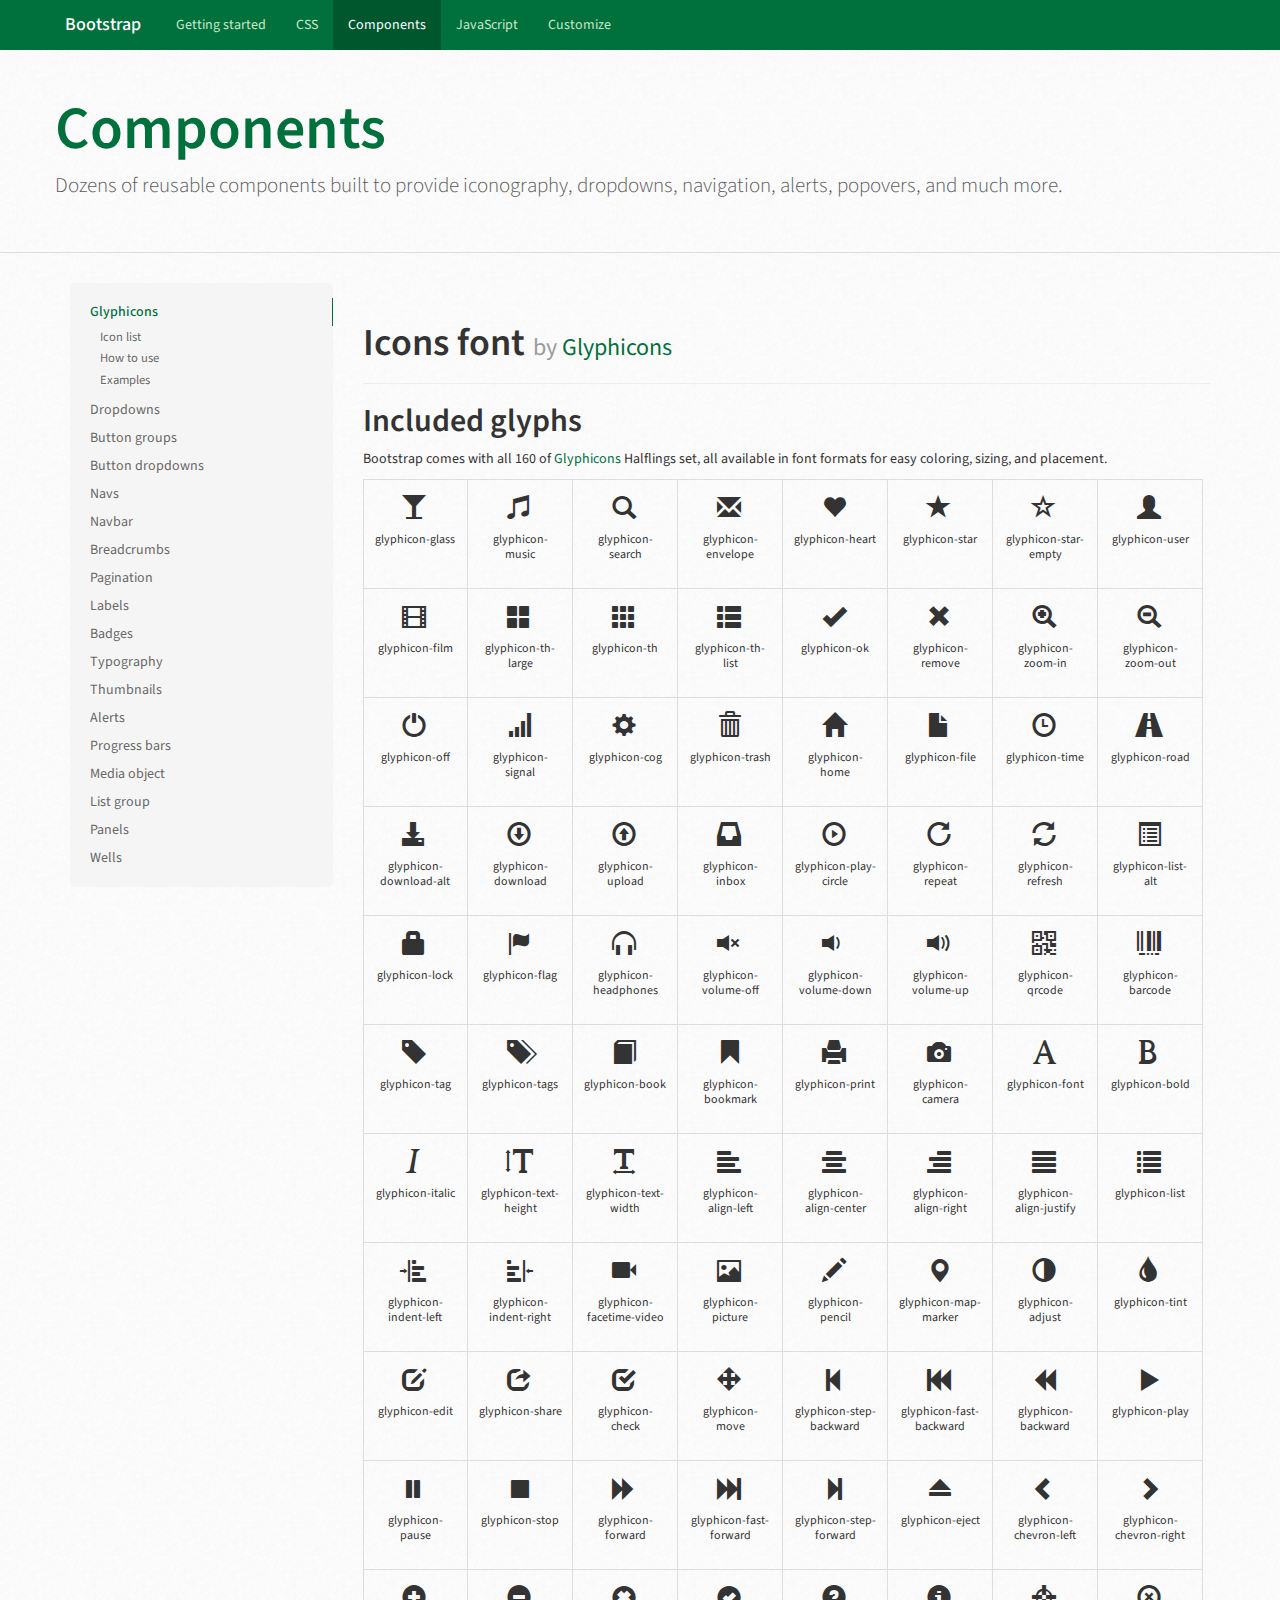
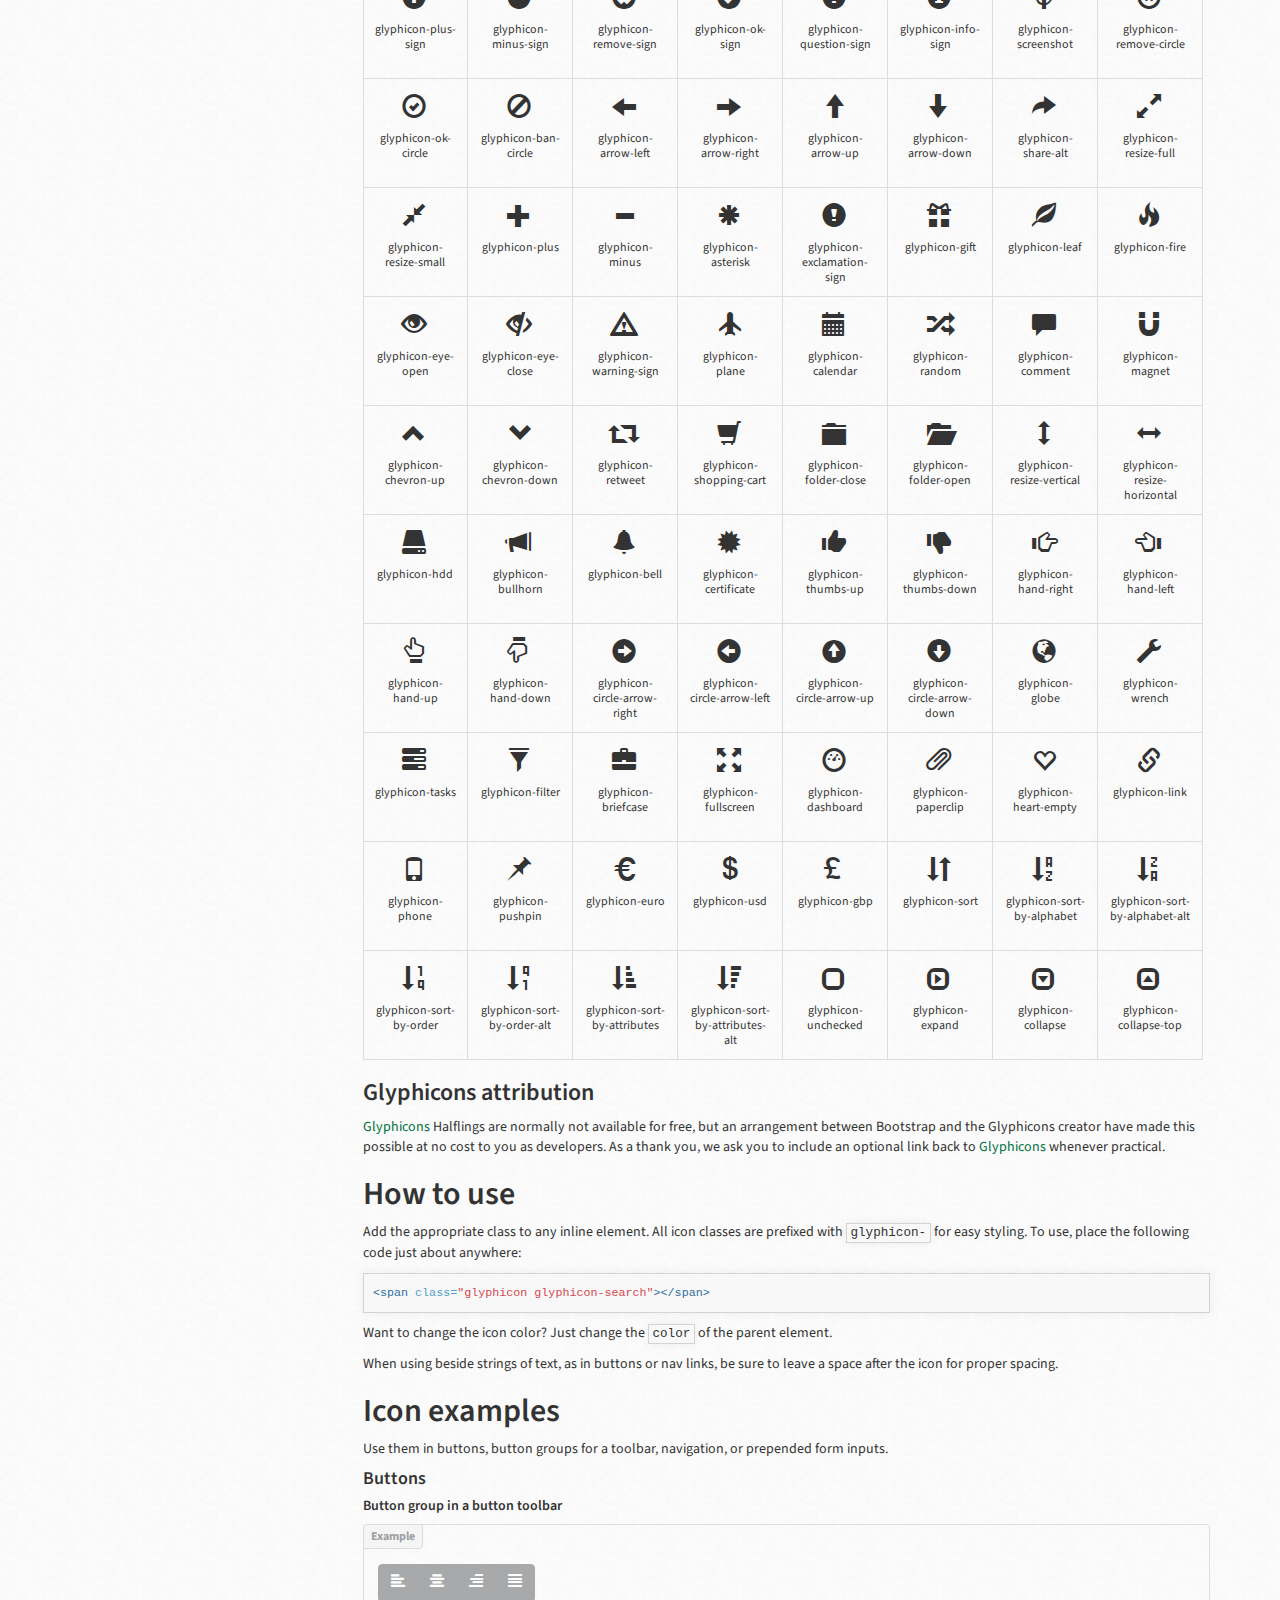
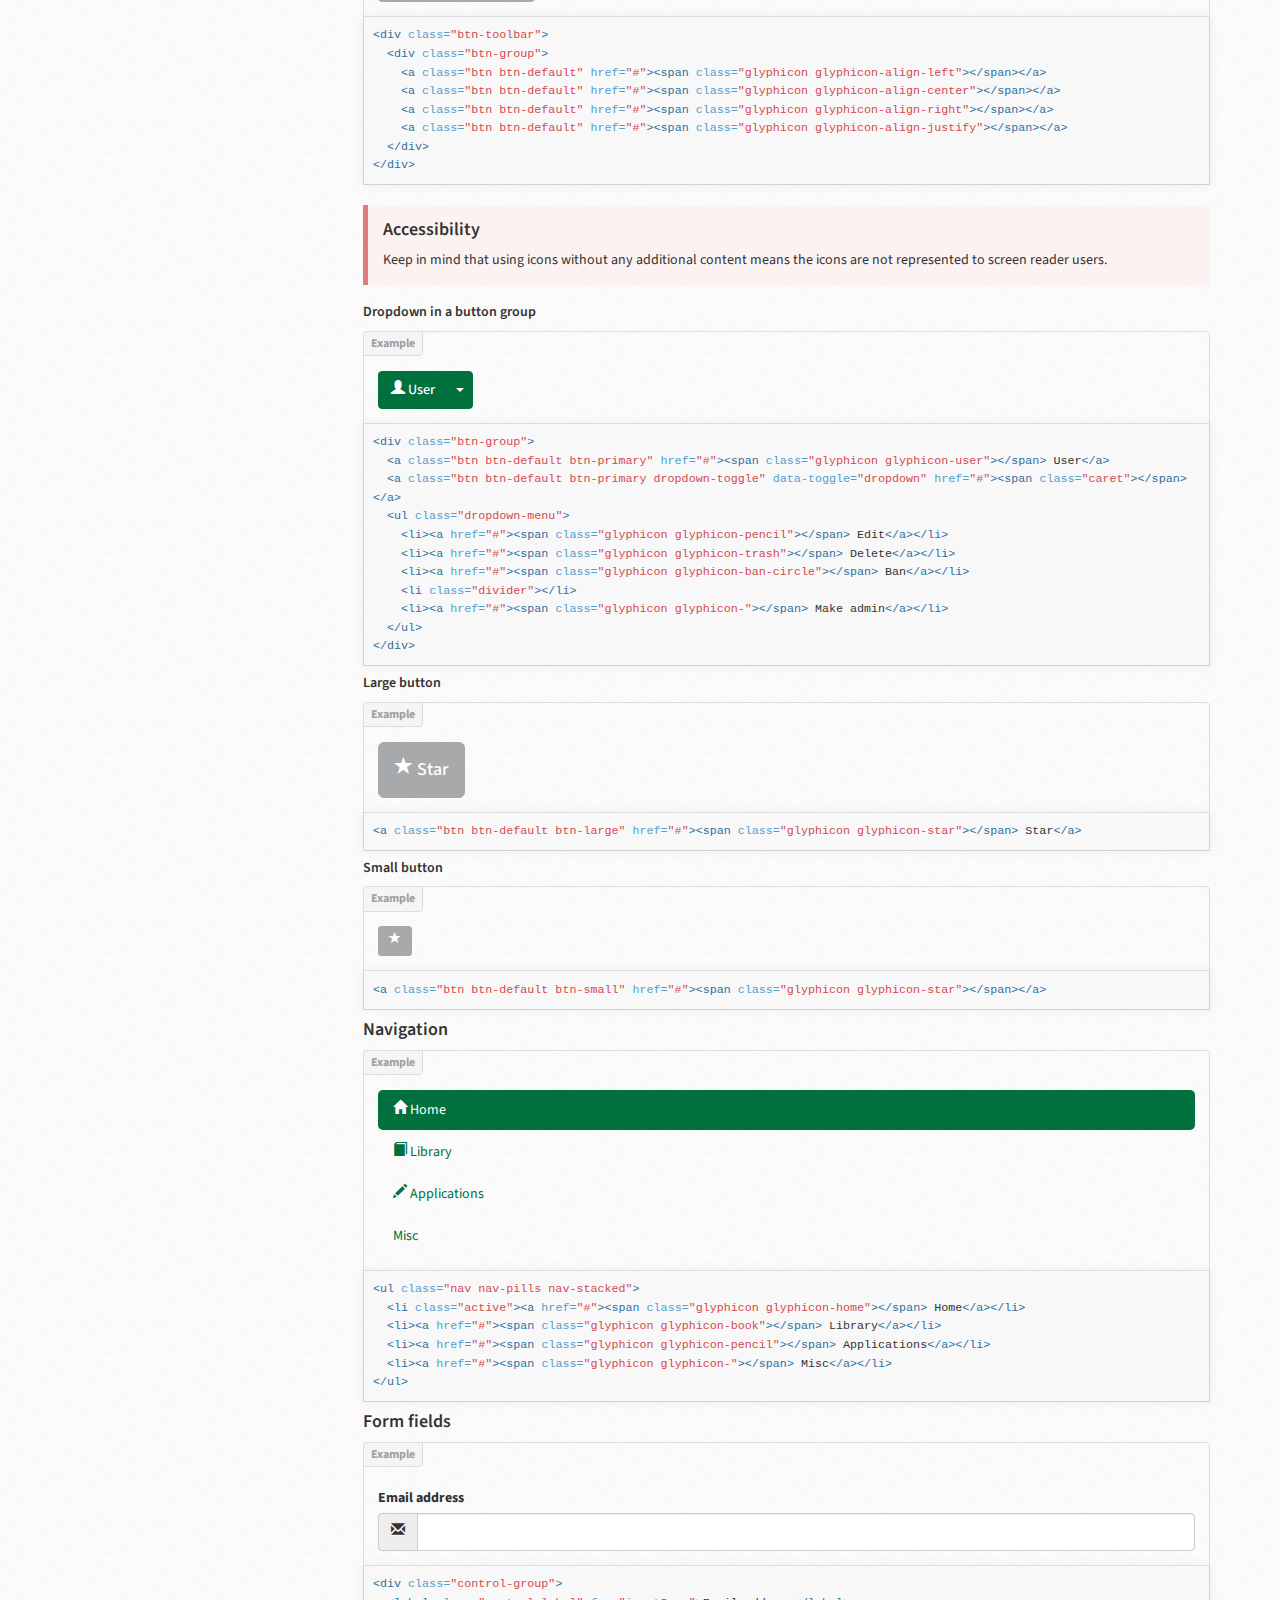
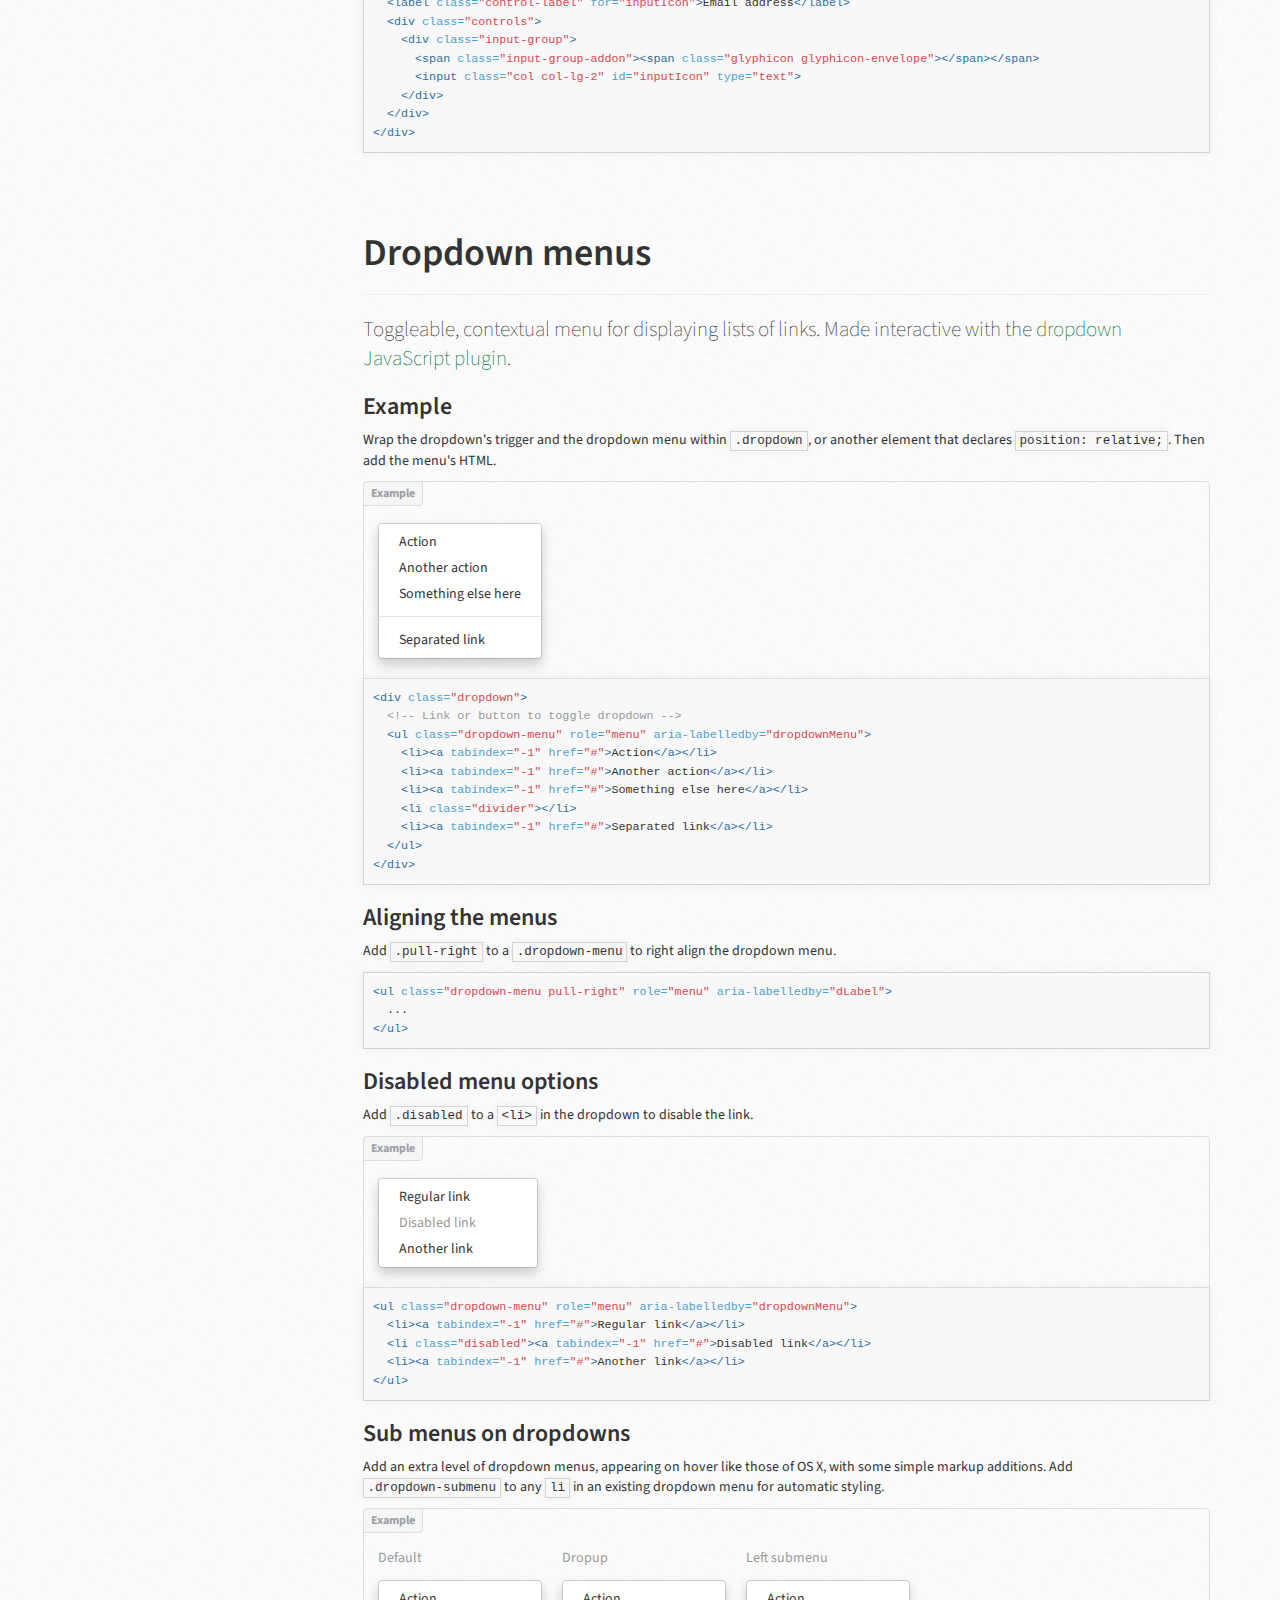
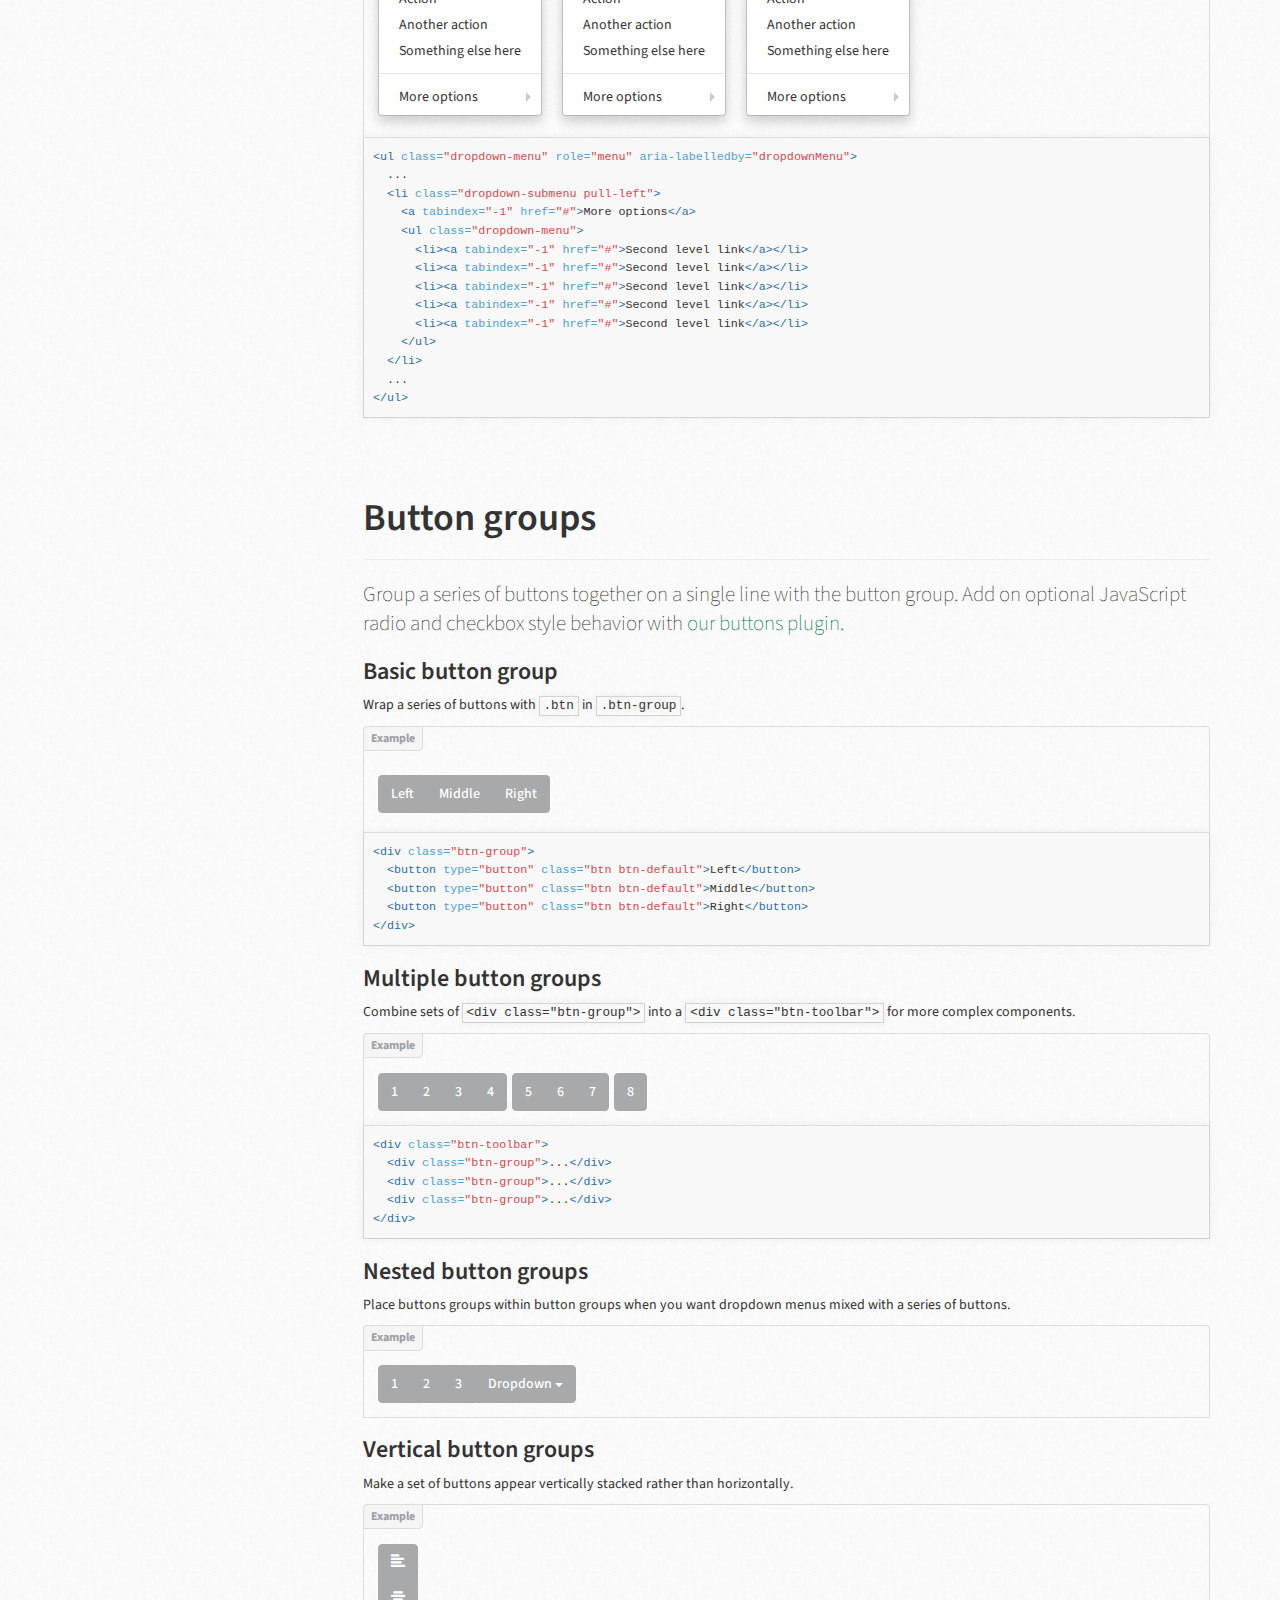
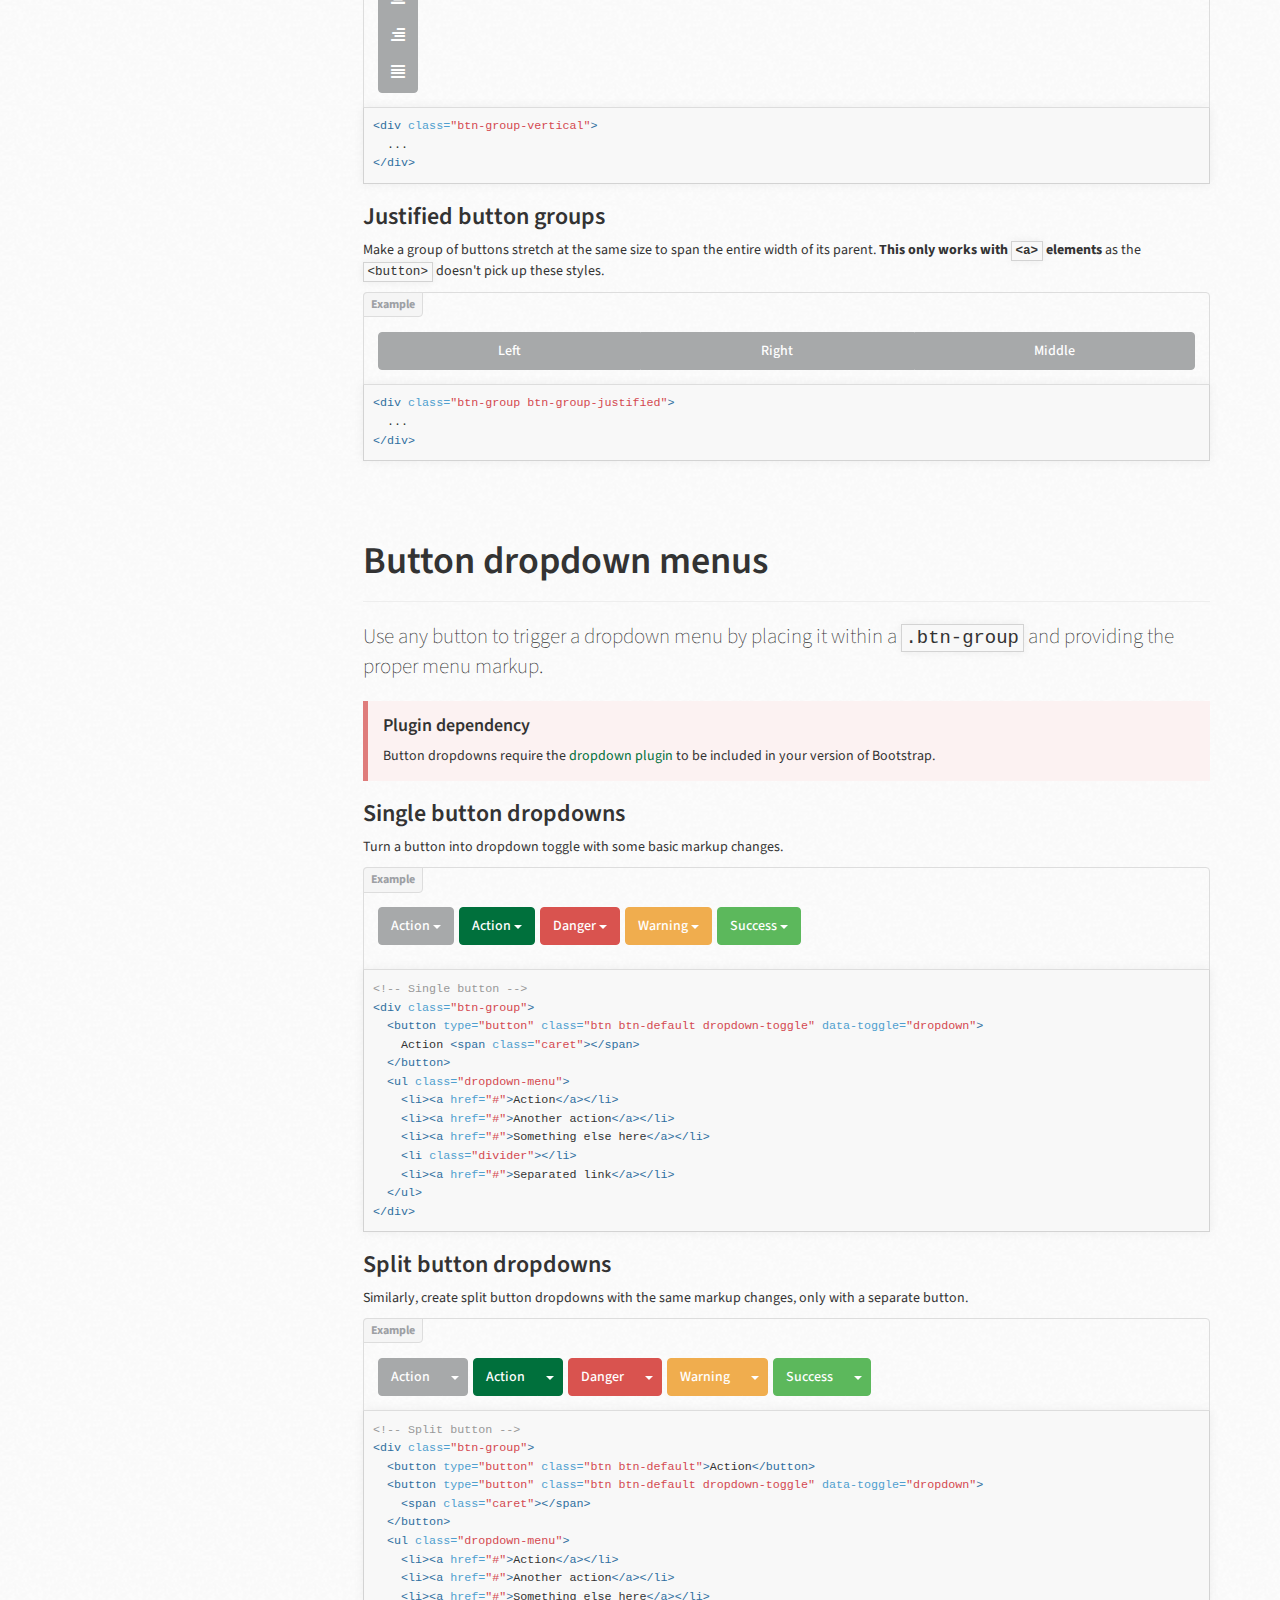
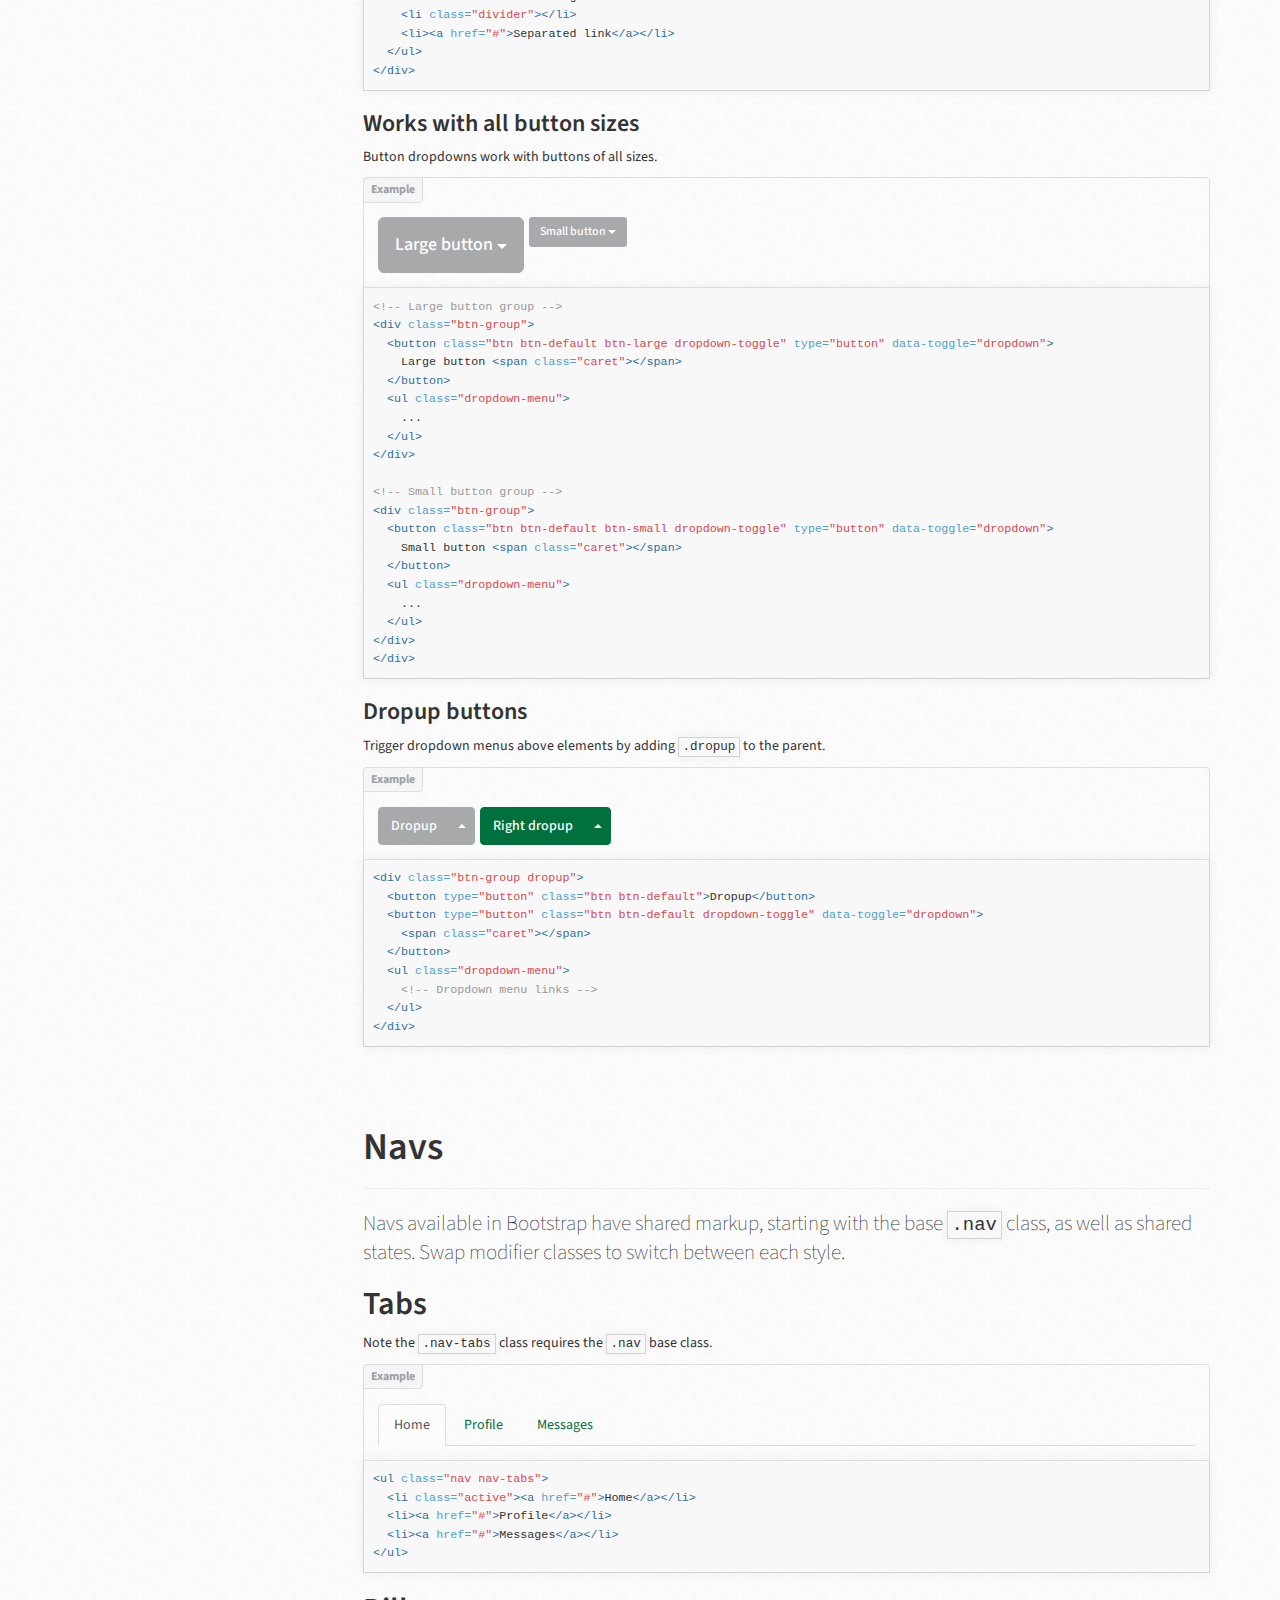
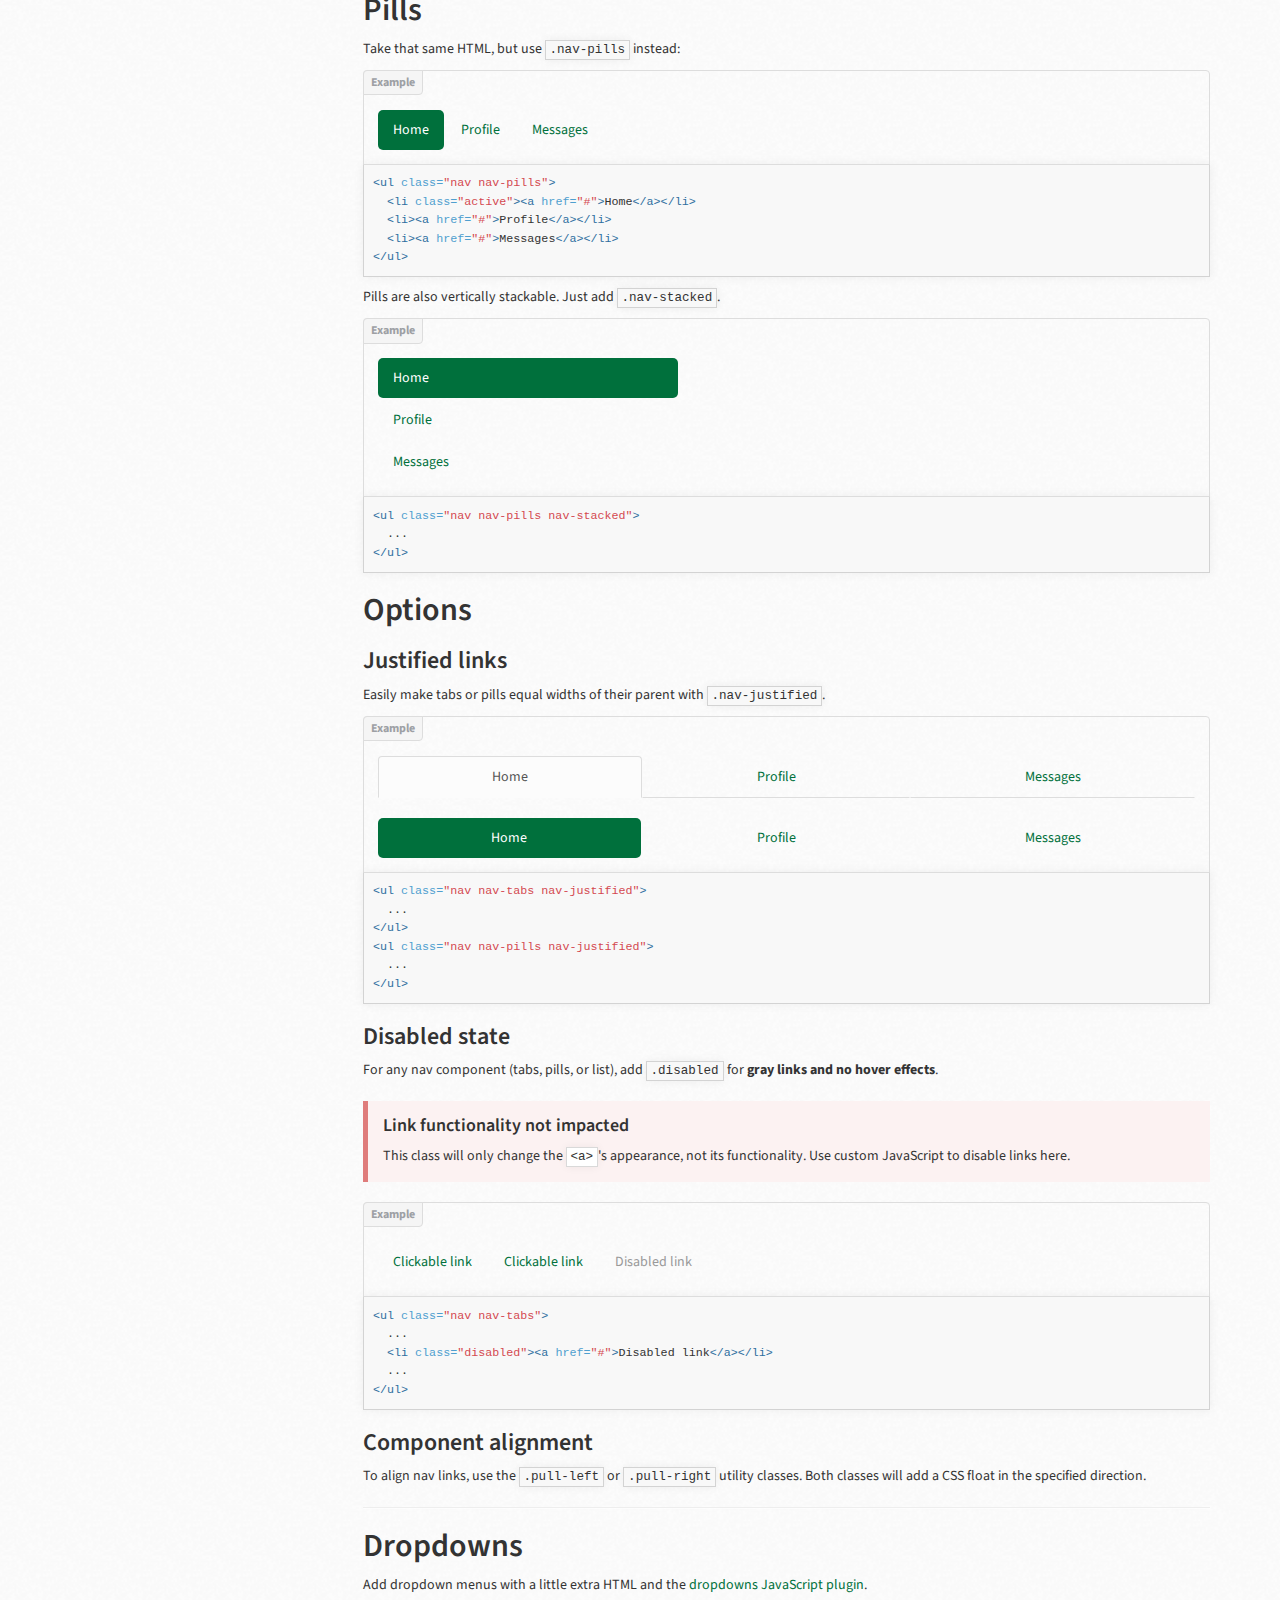
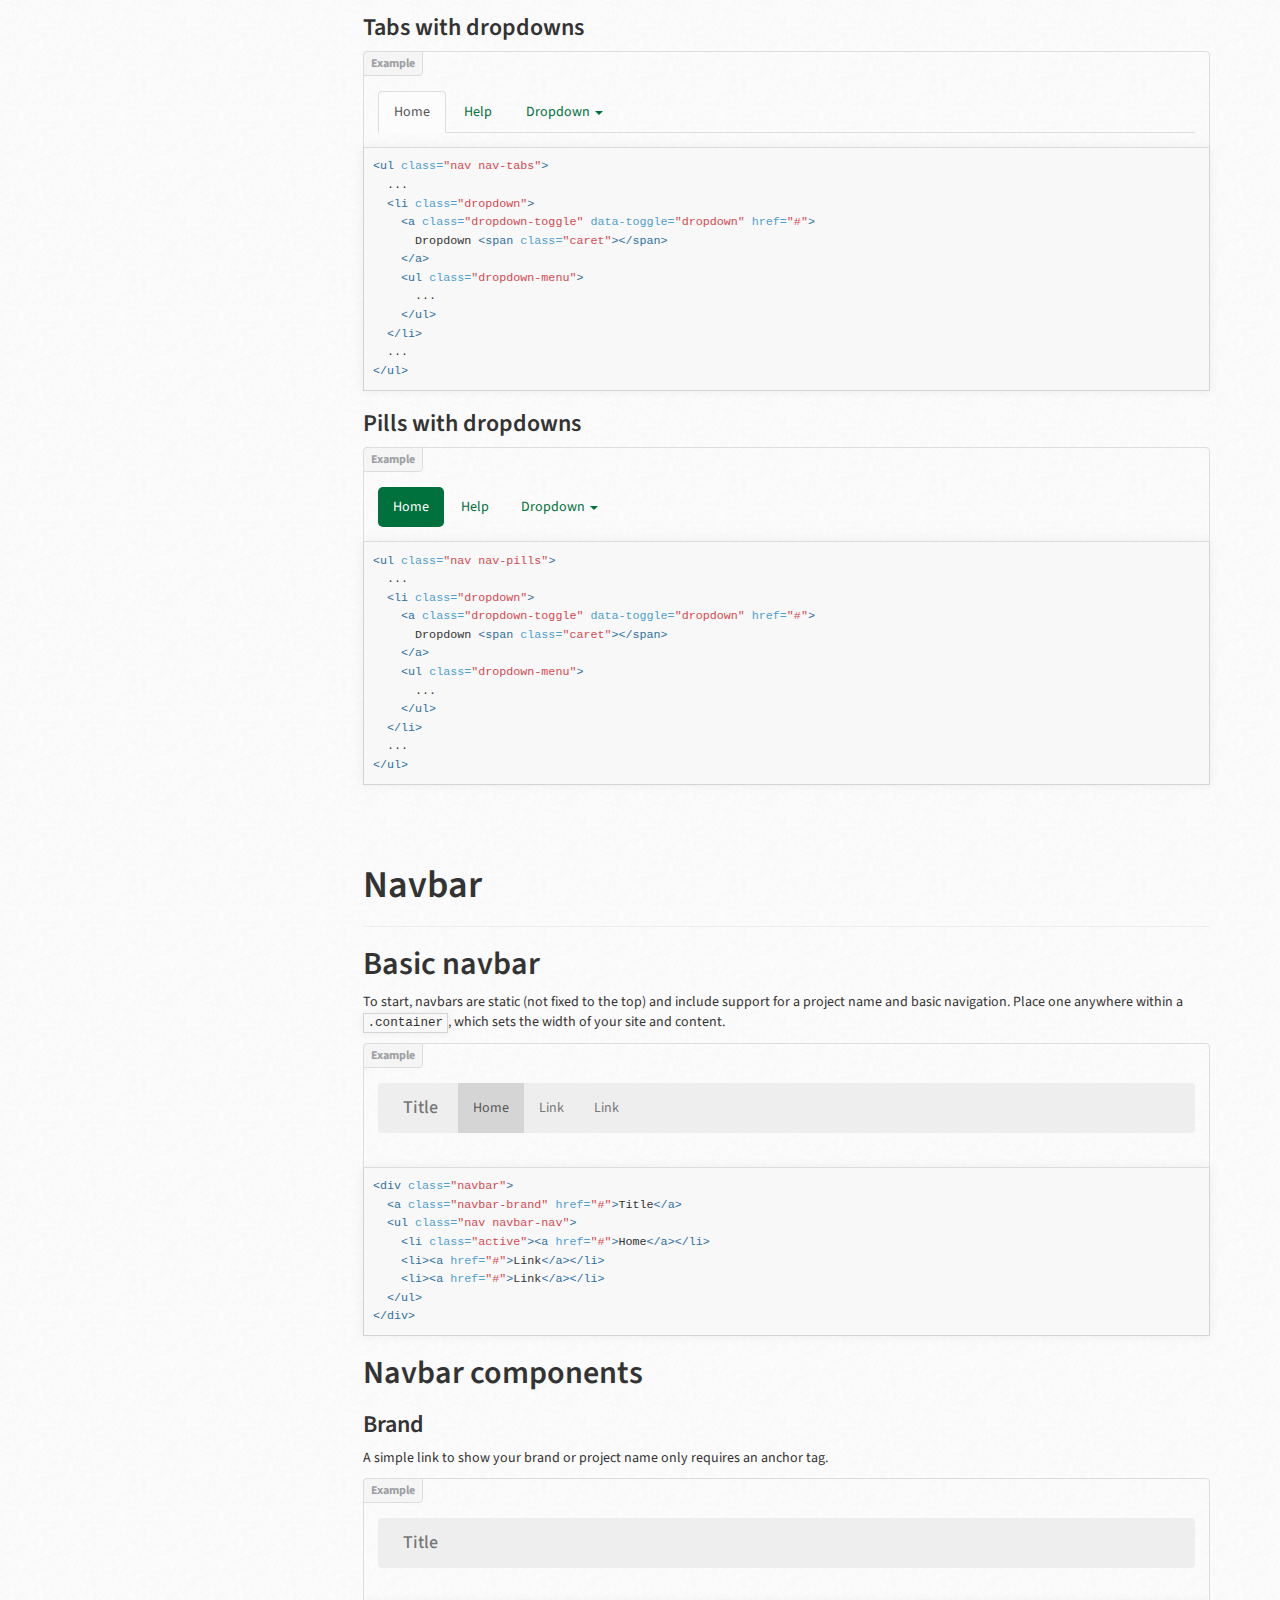
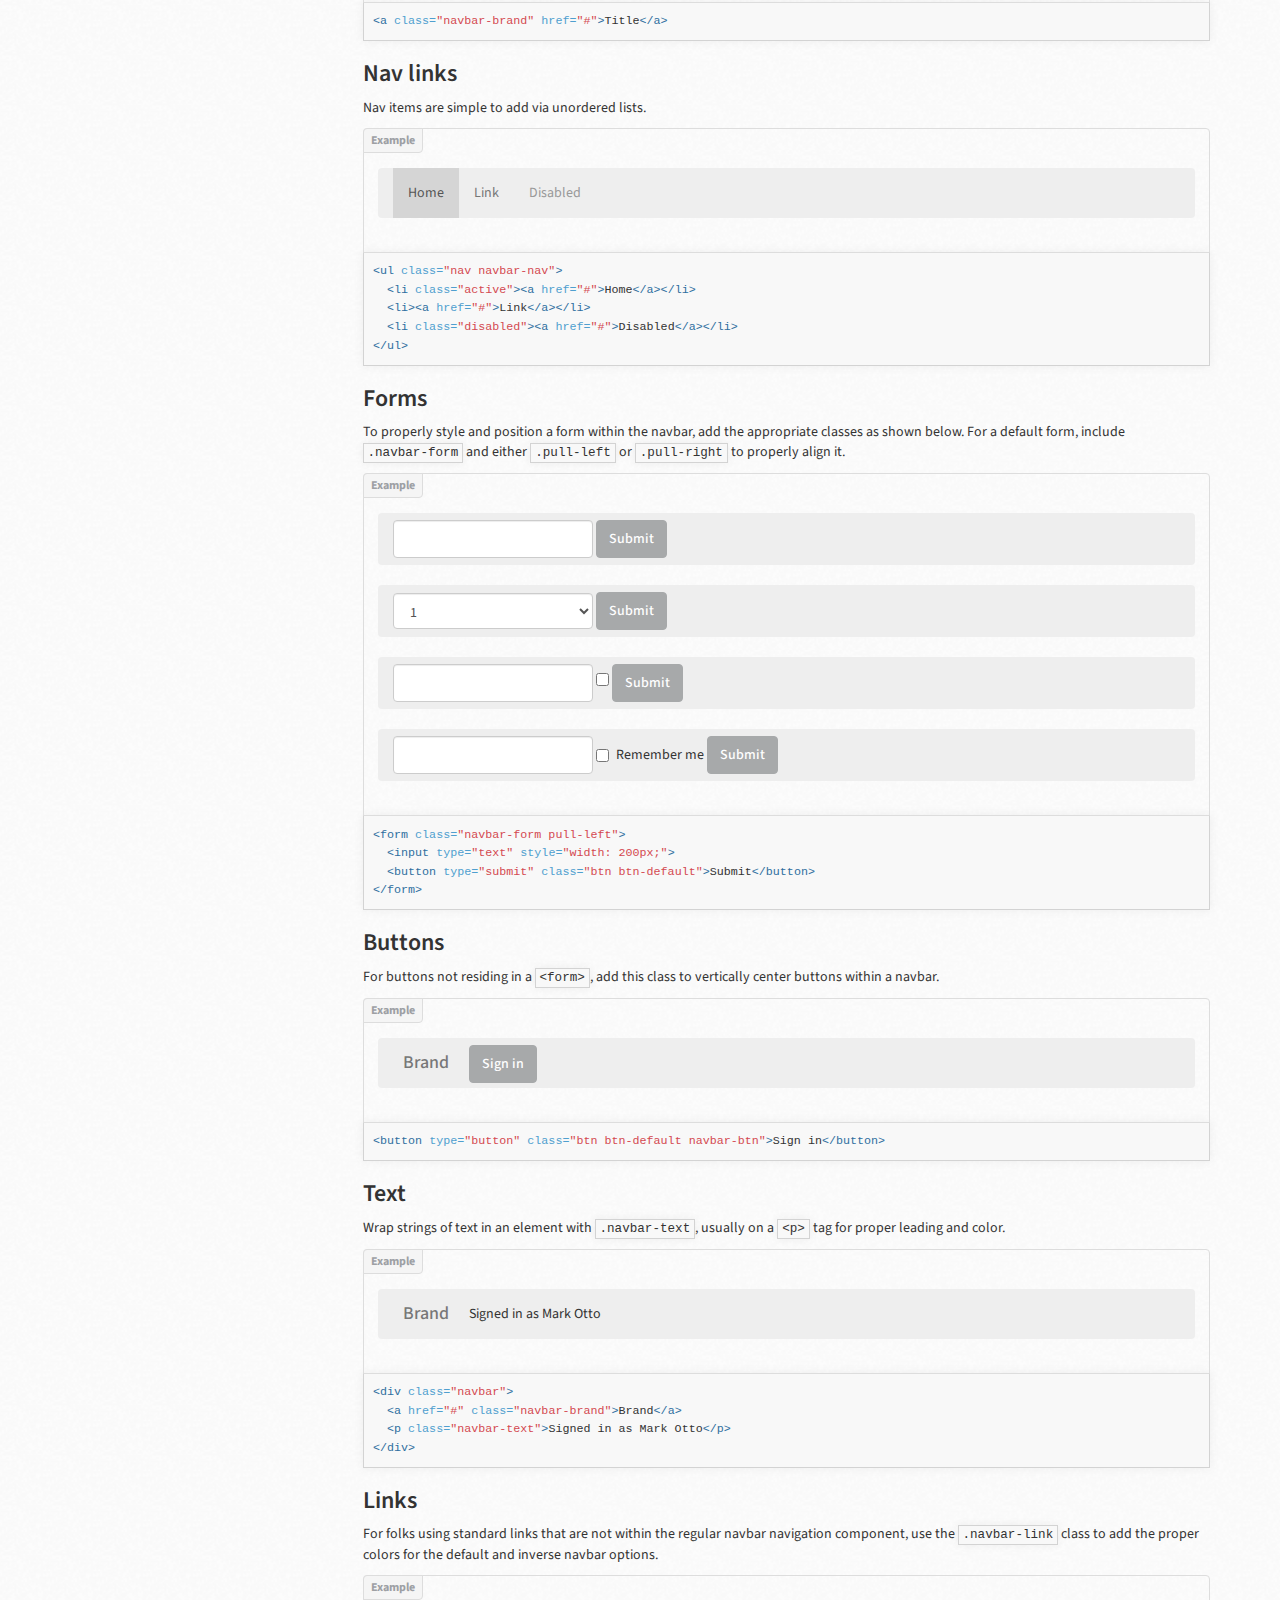
==== commit cd618b68: "site updated" ====
--- a/components/index.html
+++ b/components/index.html
@@ -92,16 +92,25 @@
 
     <div class="container bs-docs-container">
       <div class="row">
-        <div class="col-lg-3">
+        <div class="col col-lg-3">
           <div class="bs-sidebar">
             <ul class="nav bs-sidenav">
               
                  <li>
+  <a href="#icons">Glyphicons</a>
+  <ul class="nav">
+    <li><a href="#icons-list">Icon list</a></li>
+    <li><a href="#icons-how-to">How to use</a></li>
+    <li><a href="#icons-examples">Examples</a></li>
+  </ul>
+</li>
+<li>
   <a href="#dropdowns">Dropdowns</a>
   <ul class="nav">
     <li><a href="#dropdowns-example">Example</a></li>
     <li><a href="#dropdowns-alignment">Alignment options</a></li>
     <li><a href="#dropdowns-disabled">Disabled menu items</a></li>
+    <li><a href="#dropdowns-submenus">Submenus</a></li>
   </ul>
 </li>
 <li>
@@ -214,8 +223,316 @@
             </ul>
           </div>
         </div>
-        <div class="col-lg-9">
-            <!-- Dropdowns
+        <div class="col col-lg-9">
+            <!-- Icons
+  ================================================== -->
+  <div class="bs-docs-section" id="icons">
+    <div class="page-header">
+      <h1>Icons font <small>by <a href="http://glyphicons.com" target="_blank">Glyphicons</a></small></h1>
+    </div>
+
+    <h2 id="icons-list">Included glyphs</h2>
+    <p>Bootstrap comes with all 160 of <a href="http://glyphicons.com" target="_blank">Glyphicons</a> Halflings set, all available in font formats for easy coloring, sizing, and placement.</p>
+
+    <ul class="the-icons clearfix">
+      <li><i class="glyphicon glyphicon-glass"></i> glyphicon-glass</li>
+      <li><i class="glyphicon glyphicon-music"></i> glyphicon-music</li>
+      <li><i class="glyphicon glyphicon-search"></i> glyphicon-search</li>
+      <li><i class="glyphicon glyphicon-envelope"></i> glyphicon-envelope</li>
+      <li><i class="glyphicon glyphicon-heart"></i> glyphicon-heart</li>
+      <li><i class="glyphicon glyphicon-star"></i> glyphicon-star</li>
+      <li><i class="glyphicon glyphicon-star-empty"></i> glyphicon-star-empty</li>
+      <li><i class="glyphicon glyphicon-user"></i> glyphicon-user</li>
+      <li><i class="glyphicon glyphicon-film"></i> glyphicon-film</li>
+      <li><i class="glyphicon glyphicon-th-large"></i> glyphicon-th-large</li>
+      <li><i class="glyphicon glyphicon-th"></i> glyphicon-th</li>
+      <li><i class="glyphicon glyphicon-th-list"></i> glyphicon-th-list</li>
+      <li><i class="glyphicon glyphicon-ok"></i> glyphicon-ok</li>
+      <li><i class="glyphicon glyphicon-remove"></i> glyphicon-remove</li>
+      <li><i class="glyphicon glyphicon-zoom-in"></i> glyphicon-zoom-in</li>
+      <li><i class="glyphicon glyphicon-zoom-out"></i> glyphicon-zoom-out</li>
+      <li><i class="glyphicon glyphicon-off"></i> glyphicon-off</li>
+      <li><i class="glyphicon glyphicon-signal"></i> glyphicon-signal</li>
+      <li><i class="glyphicon glyphicon-cog"></i> glyphicon-cog</li>
+      <li><i class="glyphicon glyphicon-trash"></i> glyphicon-trash</li>
+      <li><i class="glyphicon glyphicon-home"></i> glyphicon-home</li>
+      <li><i class="glyphicon glyphicon-file"></i> glyphicon-file</li>
+      <li><i class="glyphicon glyphicon-time"></i> glyphicon-time</li>
+      <li><i class="glyphicon glyphicon-road"></i> glyphicon-road</li>
+      <li><i class="glyphicon glyphicon-download-alt"></i> glyphicon-download-alt</li>
+      <li><i class="glyphicon glyphicon-download"></i> glyphicon-download</li>
+      <li><i class="glyphicon glyphicon-upload"></i> glyphicon-upload</li>
+      <li><i class="glyphicon glyphicon-inbox"></i> glyphicon-inbox</li>
+
+      <li><i class="glyphicon glyphicon-play-circle"></i> glyphicon-play-circle</li>
+      <li><i class="glyphicon glyphicon-repeat"></i> glyphicon-repeat</li>
+      <li><i class="glyphicon glyphicon-refresh"></i> glyphicon-refresh</li>
+      <li><i class="glyphicon glyphicon-list-alt"></i> glyphicon-list-alt</li>
+      <li><i class="glyphicon glyphicon-lock"></i> glyphicon-lock</li>
+      <li><i class="glyphicon glyphicon-flag"></i> glyphicon-flag</li>
+      <li><i class="glyphicon glyphicon-headphones"></i> glyphicon-headphones</li>
+      <li><i class="glyphicon glyphicon-volume-off"></i> glyphicon-volume-off</li>
+      <li><i class="glyphicon glyphicon-volume-down"></i> glyphicon-volume-down</li>
+      <li><i class="glyphicon glyphicon-volume-up"></i> glyphicon-volume-up</li>
+      <li><i class="glyphicon glyphicon-qrcode"></i> glyphicon-qrcode</li>
+      <li><i class="glyphicon glyphicon-barcode"></i> glyphicon-barcode</li>
+      <li><i class="glyphicon glyphicon-tag"></i> glyphicon-tag</li>
+      <li><i class="glyphicon glyphicon-tags"></i> glyphicon-tags</li>
+      <li><i class="glyphicon glyphicon-book"></i> glyphicon-book</li>
+      <li><i class="glyphicon glyphicon-bookmark"></i> glyphicon-bookmark</li>
+      <li><i class="glyphicon glyphicon-print"></i> glyphicon-print</li>
+      <li><i class="glyphicon glyphicon-camera"></i> glyphicon-camera</li>
+      <li><i class="glyphicon glyphicon-font"></i> glyphicon-font</li>
+      <li><i class="glyphicon glyphicon-bold"></i> glyphicon-bold</li>
+      <li><i class="glyphicon glyphicon-italic"></i> glyphicon-italic</li>
+      <li><i class="glyphicon glyphicon-text-height"></i> glyphicon-text-height</li>
+      <li><i class="glyphicon glyphicon-text-width"></i> glyphicon-text-width</li>
+      <li><i class="glyphicon glyphicon-align-left"></i> glyphicon-align-left</li>
+      <li><i class="glyphicon glyphicon-align-center"></i> glyphicon-align-center</li>
+      <li><i class="glyphicon glyphicon-align-right"></i> glyphicon-align-right</li>
+      <li><i class="glyphicon glyphicon-align-justify"></i> glyphicon-align-justify</li>
+      <li><i class="glyphicon glyphicon-list"></i> glyphicon-list</li>
+
+      <li><i class="glyphicon glyphicon-indent-left"></i> glyphicon-indent-left</li>
+      <li><i class="glyphicon glyphicon-indent-right"></i> glyphicon-indent-right</li>
+      <li><i class="glyphicon glyphicon-facetime-video"></i> glyphicon-facetime-video</li>
+      <li><i class="glyphicon glyphicon-picture"></i> glyphicon-picture</li>
+      <li><i class="glyphicon glyphicon-pencil"></i> glyphicon-pencil</li>
+      <li><i class="glyphicon glyphicon-map-marker"></i> glyphicon-map-marker</li>
+      <li><i class="glyphicon glyphicon-adjust"></i> glyphicon-adjust</li>
+      <li><i class="glyphicon glyphicon-tint"></i> glyphicon-tint</li>
+      <li><i class="glyphicon glyphicon-edit"></i> glyphicon-edit</li>
+      <li><i class="glyphicon glyphicon-share"></i> glyphicon-share</li>
+      <li><i class="glyphicon glyphicon-check"></i> glyphicon-check</li>
+      <li><i class="glyphicon glyphicon-move"></i> glyphicon-move</li>
+      <li><i class="glyphicon glyphicon-step-backward"></i> glyphicon-step-backward</li>
+      <li><i class="glyphicon glyphicon-fast-backward"></i> glyphicon-fast-backward</li>
+      <li><i class="glyphicon glyphicon-backward"></i> glyphicon-backward</li>
+      <li><i class="glyphicon glyphicon-play"></i> glyphicon-play</li>
+      <li><i class="glyphicon glyphicon-pause"></i> glyphicon-pause</li>
+      <li><i class="glyphicon glyphicon-stop"></i> glyphicon-stop</li>
+      <li><i class="glyphicon glyphicon-forward"></i> glyphicon-forward</li>
+      <li><i class="glyphicon glyphicon-fast-forward"></i> glyphicon-fast-forward</li>
+      <li><i class="glyphicon glyphicon-step-forward"></i> glyphicon-step-forward</li>
+      <li><i class="glyphicon glyphicon-eject"></i> glyphicon-eject</li>
+      <li><i class="glyphicon glyphicon-chevron-left"></i> glyphicon-chevron-left</li>
+      <li><i class="glyphicon glyphicon-chevron-right"></i> glyphicon-chevron-right</li>
+      <li><i class="glyphicon glyphicon-plus-sign"></i> glyphicon-plus-sign</li>
+      <li><i class="glyphicon glyphicon-minus-sign"></i> glyphicon-minus-sign</li>
+      <li><i class="glyphicon glyphicon-remove-sign"></i> glyphicon-remove-sign</li>
+      <li><i class="glyphicon glyphicon-ok-sign"></i> glyphicon-ok-sign</li>
+
+      <li><i class="glyphicon glyphicon-question-sign"></i> glyphicon-question-sign</li>
+      <li><i class="glyphicon glyphicon-info-sign"></i> glyphicon-info-sign</li>
+      <li><i class="glyphicon glyphicon-screenshot"></i> glyphicon-screenshot</li>
+      <li><i class="glyphicon glyphicon-remove-circle"></i> glyphicon-remove-circle</li>
+      <li><i class="glyphicon glyphicon-ok-circle"></i> glyphicon-ok-circle</li>
+      <li><i class="glyphicon glyphicon-ban-circle"></i> glyphicon-ban-circle</li>
+      <li><i class="glyphicon glyphicon-arrow-left"></i> glyphicon-arrow-left</li>
+      <li><i class="glyphicon glyphicon-arrow-right"></i> glyphicon-arrow-right</li>
+      <li><i class="glyphicon glyphicon-arrow-up"></i> glyphicon-arrow-up</li>
+      <li><i class="glyphicon glyphicon-arrow-down"></i> glyphicon-arrow-down</li>
+      <li><i class="glyphicon glyphicon-share-alt"></i> glyphicon-share-alt</li>
+      <li><i class="glyphicon glyphicon-resize-full"></i> glyphicon-resize-full</li>
+      <li><i class="glyphicon glyphicon-resize-small"></i> glyphicon-resize-small</li>
+      <li><i class="glyphicon glyphicon-plus"></i> glyphicon-plus</li>
+      <li><i class="glyphicon glyphicon-minus"></i> glyphicon-minus</li>
+      <li><i class="glyphicon glyphicon-asterisk"></i> glyphicon-asterisk</li>
+      <li><i class="glyphicon glyphicon-exclamation-sign"></i> glyphicon-exclamation-sign</li>
+      <li><i class="glyphicon glyphicon-gift"></i> glyphicon-gift</li>
+      <li><i class="glyphicon glyphicon-leaf"></i> glyphicon-leaf</li>
+      <li><i class="glyphicon glyphicon-fire"></i> glyphicon-fire</li>
+      <li><i class="glyphicon glyphicon-eye-open"></i> glyphicon-eye-open</li>
+      <li><i class="glyphicon glyphicon-eye-close"></i> glyphicon-eye-close</li>
+      <li><i class="glyphicon glyphicon-warning-sign"></i> glyphicon-warning-sign</li>
+      <li><i class="glyphicon glyphicon-plane"></i> glyphicon-plane</li>
+      <li><i class="glyphicon glyphicon-calendar"></i> glyphicon-calendar</li>
+      <li><i class="glyphicon glyphicon-random"></i> glyphicon-random</li>
+      <li><i class="glyphicon glyphicon-comment"></i> glyphicon-comment</li>
+      <li><i class="glyphicon glyphicon-magnet"></i> glyphicon-magnet</li>
+
+      <li><i class="glyphicon glyphicon-chevron-up"></i> glyphicon-chevron-up</li>
+      <li><i class="glyphicon glyphicon-chevron-down"></i> glyphicon-chevron-down</li>
+      <li><i class="glyphicon glyphicon-retweet"></i> glyphicon-retweet</li>
+      <li><i class="glyphicon glyphicon-shopping-cart"></i> glyphicon-shopping-cart</li>
+      <li><i class="glyphicon glyphicon-folder-close"></i> glyphicon-folder-close</li>
+      <li><i class="glyphicon glyphicon-folder-open"></i> glyphicon-folder-open</li>
+      <li><i class="glyphicon glyphicon-resize-vertical"></i> glyphicon-resize-vertical</li>
+      <li><i class="glyphicon glyphicon-resize-horizontal"></i> glyphicon-resize-horizontal</li>
+      <li><i class="glyphicon glyphicon-hdd"></i> glyphicon-hdd</li>
+      <li><i class="glyphicon glyphicon-bullhorn"></i> glyphicon-bullhorn</li>
+      <li><i class="glyphicon glyphicon-bell"></i> glyphicon-bell</li>
+      <li><i class="glyphicon glyphicon-certificate"></i> glyphicon-certificate</li>
+      <li><i class="glyphicon glyphicon-thumbs-up"></i> glyphicon-thumbs-up</li>
+      <li><i class="glyphicon glyphicon-thumbs-down"></i> glyphicon-thumbs-down</li>
+      <li><i class="glyphicon glyphicon-hand-right"></i> glyphicon-hand-right</li>
+      <li><i class="glyphicon glyphicon-hand-left"></i> glyphicon-hand-left</li>
+      <li><i class="glyphicon glyphicon-hand-up"></i> glyphicon-hand-up</li>
+      <li><i class="glyphicon glyphicon-hand-down"></i> glyphicon-hand-down</li>
+      <li><i class="glyphicon glyphicon-circle-arrow-right"></i> glyphicon-circle-arrow-right</li>
+      <li><i class="glyphicon glyphicon-circle-arrow-left"></i> glyphicon-circle-arrow-left</li>
+      <li><i class="glyphicon glyphicon-circle-arrow-up"></i> glyphicon-circle-arrow-up</li>
+      <li><i class="glyphicon glyphicon-circle-arrow-down"></i> glyphicon-circle-arrow-down</li>
+      <li><i class="glyphicon glyphicon-globe"></i> glyphicon-globe</li>
+      <li><i class="glyphicon glyphicon-wrench"></i> glyphicon-wrench</li>
+      <li><i class="glyphicon glyphicon-tasks"></i> glyphicon-tasks</li>
+      <li><i class="glyphicon glyphicon-filter"></i> glyphicon-filter</li>
+      <li><i class="glyphicon glyphicon-briefcase"></i> glyphicon-briefcase</li>
+      <li><i class="glyphicon glyphicon-fullscreen"></i> glyphicon-fullscreen</li>
+
+      <li><i class="glyphicon glyphicon-dashboard"></i> glyphicon-dashboard</li>
+      <li><i class="glyphicon glyphicon-paperclip"></i> glyphicon-paperclip</li>
+      <li><i class="glyphicon glyphicon-heart-empty"></i> glyphicon-heart-empty</li>
+      <li><i class="glyphicon glyphicon-link"></i> glyphicon-link</li>
+      <li><i class="glyphicon glyphicon-phone"></i> glyphicon-phone</li>
+      <li><i class="glyphicon glyphicon-pushpin"></i> glyphicon-pushpin</li>
+      <li><i class="glyphicon glyphicon-euro"></i> glyphicon-euro</li>
+      <li><i class="glyphicon glyphicon-usd"></i> glyphicon-usd</li>
+      <li><i class="glyphicon glyphicon-gbp"></i> glyphicon-gbp</li>
+      <li><i class="glyphicon glyphicon-sort"></i> glyphicon-sort</li>
+      <li><i class="glyphicon glyphicon-sort-by-alphabet"></i> glyphicon-sort-by-alphabet</li>
+      <li><i class="glyphicon glyphicon-sort-by-alphabet-alt"></i> glyphicon-sort-by-alphabet-alt</li>
+      <li><i class="glyphicon glyphicon-sort-by-order"></i> glyphicon-sort-by-order</li>
+      <li><i class="glyphicon glyphicon-sort-by-order-alt"></i> glyphicon-sort-by-order-alt</li>
+      <li><i class="glyphicon glyphicon-sort-by-attributes"></i> glyphicon-sort-by-attributes</li>
+      <li><i class="glyphicon glyphicon-sort-by-attributes-alt"></i> glyphicon-sort-by-attributes-alt</li>
+      <li><i class="glyphicon glyphicon-unchecked"></i> glyphicon-unchecked</li>
+      <li><i class="glyphicon glyphicon-expand"></i> glyphicon-expand</li>
+      <li><i class="glyphicon glyphicon-collapse"></i> glyphicon-collapse</li>
+      <li><i class="glyphicon glyphicon-collapse-top"></i> glyphicon-collapse-top</li>
+
+    </ul>
+
+    <h3>Glyphicons attribution</h3>
+    <p><a href="http://glyphicons.com/">Glyphicons</a> Halflings are normally not available for free, but an arrangement between Bootstrap and the Glyphicons creator have made this possible at no cost to you as developers. As a thank you, we ask you to include an optional link back to <a href="http://glyphicons.com/">Glyphicons</a> whenever practical.</p>
+
+
+    <h2 id="icons-how-to">How to use</h2>
+    <p>Add the appropriate class to any inline element. All icon classes are prefixed with <code>glyphicon-</code> for easy styling. To use, place the following code just about anywhere:</p>
+<div class="highlight"><pre><code class="html"><span class="nt">&lt;span</span> <span class="na">class=</span><span class="s">&quot;glyphicon glyphicon-search&quot;</span><span class="nt">&gt;&lt;/span&gt;</span>
+</code></pre></div>
+    <p>Want to change the icon color? Just change the <code>color</code> of the parent element.</p>
+    <p>When using beside strings of text, as in buttons or nav links, be sure to leave a space after the icon for proper spacing.</p>
+
+
+    <h2 id="icons-examples">Icon examples</h2>
+    <p>Use them in buttons, button groups for a toolbar, navigation, or prepended form inputs.</p>
+
+    <h4>Buttons</h4>
+
+    <h5>Button group in a button toolbar</h5>
+    <div class="bs-example">
+      <div class="btn-toolbar">
+        <div class="btn-group">
+          <a class="btn btn-default" href="#"><span class="glyphicon glyphicon-align-left"></span></a>
+          <a class="btn btn-default" href="#"><span class="glyphicon glyphicon-align-center"></span></a>
+          <a class="btn btn-default" href="#"><span class="glyphicon glyphicon-align-right"></span></a>
+          <a class="btn btn-default" href="#"><span class="glyphicon glyphicon-align-justify"></span></a>
+        </div>
+      </div>
+    </div><!-- /bs-example -->
+<div class="highlight"><pre><code class="html"><span class="nt">&lt;div</span> <span class="na">class=</span><span class="s">&quot;btn-toolbar&quot;</span><span class="nt">&gt;</span>
+  <span class="nt">&lt;div</span> <span class="na">class=</span><span class="s">&quot;btn-group&quot;</span><span class="nt">&gt;</span>
+    <span class="nt">&lt;a</span> <span class="na">class=</span><span class="s">&quot;btn btn-default&quot;</span> <span class="na">href=</span><span class="s">&quot;#&quot;</span><span class="nt">&gt;&lt;span</span> <span class="na">class=</span><span class="s">&quot;glyphicon glyphicon-align-left&quot;</span><span class="nt">&gt;&lt;/span&gt;&lt;/a&gt;</span>
+    <span class="nt">&lt;a</span> <span class="na">class=</span><span class="s">&quot;btn btn-default&quot;</span> <span class="na">href=</span><span class="s">&quot;#&quot;</span><span class="nt">&gt;&lt;span</span> <span class="na">class=</span><span class="s">&quot;glyphicon glyphicon-align-center&quot;</span><span class="nt">&gt;&lt;/span&gt;&lt;/a&gt;</span>
+    <span class="nt">&lt;a</span> <span class="na">class=</span><span class="s">&quot;btn btn-default&quot;</span> <span class="na">href=</span><span class="s">&quot;#&quot;</span><span class="nt">&gt;&lt;span</span> <span class="na">class=</span><span class="s">&quot;glyphicon glyphicon-align-right&quot;</span><span class="nt">&gt;&lt;/span&gt;&lt;/a&gt;</span>
+    <span class="nt">&lt;a</span> <span class="na">class=</span><span class="s">&quot;btn btn-default&quot;</span> <span class="na">href=</span><span class="s">&quot;#&quot;</span><span class="nt">&gt;&lt;span</span> <span class="na">class=</span><span class="s">&quot;glyphicon glyphicon-align-justify&quot;</span><span class="nt">&gt;&lt;/span&gt;&lt;/a&gt;</span>
+  <span class="nt">&lt;/div&gt;</span>
+<span class="nt">&lt;/div&gt;</span>
+</code></pre></div>
+
+    <div class="bs-callout">
+      <h4>Accessibility</h4>
+      <p>Keep in mind that using icons without any additional content means the icons are not represented to screen reader users.</p>
+    </div>
+
+    <h5>Dropdown in a button group</h5>
+    <div class="bs-example">
+      <div class="btn-group">
+        <a class="btn btn-primary" href="#"><span class="glyphicon glyphicon-user"></span> User</a>
+        <a class="btn btn-primary dropdown-toggle" data-toggle="dropdown" href="#"><span class="caret"></span></a>
+        <ul class="dropdown-menu">
+          <li><a href="#"><span class="glyphicon glyphicon-pencil"></span> Edit</a></li>
+          <li><a href="#"><span class="glyphicon glyphicon-trash"></span> Delete</a></li>
+          <li><a href="#"><span class="glyphicon glyphicon-ban-circle"></span> Ban</a></li>
+          <li class="divider"></li>
+          <li><a href="#">Make admin</a></li>
+        </ul>
+      </div>
+    </div><!-- /bs-example -->
+<div class="highlight"><pre><code class="html"><span class="nt">&lt;div</span> <span class="na">class=</span><span class="s">&quot;btn-group&quot;</span><span class="nt">&gt;</span>
+  <span class="nt">&lt;a</span> <span class="na">class=</span><span class="s">&quot;btn btn-default btn-primary&quot;</span> <span class="na">href=</span><span class="s">&quot;#&quot;</span><span class="nt">&gt;&lt;span</span> <span class="na">class=</span><span class="s">&quot;glyphicon glyphicon-user&quot;</span><span class="nt">&gt;&lt;/span&gt;</span> User<span class="nt">&lt;/a&gt;</span>
+  <span class="nt">&lt;a</span> <span class="na">class=</span><span class="s">&quot;btn btn-default btn-primary dropdown-toggle&quot;</span> <span class="na">data-toggle=</span><span class="s">&quot;dropdown&quot;</span> <span class="na">href=</span><span class="s">&quot;#&quot;</span><span class="nt">&gt;&lt;span</span> <span class="na">class=</span><span class="s">&quot;caret&quot;</span><span class="nt">&gt;&lt;/span&gt;&lt;/a&gt;</span>
+  <span class="nt">&lt;ul</span> <span class="na">class=</span><span class="s">&quot;dropdown-menu&quot;</span><span class="nt">&gt;</span>
+    <span class="nt">&lt;li&gt;&lt;a</span> <span class="na">href=</span><span class="s">&quot;#&quot;</span><span class="nt">&gt;&lt;span</span> <span class="na">class=</span><span class="s">&quot;glyphicon glyphicon-pencil&quot;</span><span class="nt">&gt;&lt;/span&gt;</span> Edit<span class="nt">&lt;/a&gt;&lt;/li&gt;</span>
+    <span class="nt">&lt;li&gt;&lt;a</span> <span class="na">href=</span><span class="s">&quot;#&quot;</span><span class="nt">&gt;&lt;span</span> <span class="na">class=</span><span class="s">&quot;glyphicon glyphicon-trash&quot;</span><span class="nt">&gt;&lt;/span&gt;</span> Delete<span class="nt">&lt;/a&gt;&lt;/li&gt;</span>
+    <span class="nt">&lt;li&gt;&lt;a</span> <span class="na">href=</span><span class="s">&quot;#&quot;</span><span class="nt">&gt;&lt;span</span> <span class="na">class=</span><span class="s">&quot;glyphicon glyphicon-ban-circle&quot;</span><span class="nt">&gt;&lt;/span&gt;</span> Ban<span class="nt">&lt;/a&gt;&lt;/li&gt;</span>
+    <span class="nt">&lt;li</span> <span class="na">class=</span><span class="s">&quot;divider&quot;</span><span class="nt">&gt;&lt;/li&gt;</span>
+    <span class="nt">&lt;li&gt;&lt;a</span> <span class="na">href=</span><span class="s">&quot;#&quot;</span><span class="nt">&gt;&lt;span</span> <span class="na">class=</span><span class="s">&quot;glyphicon glyphicon-&quot;</span><span class="nt">&gt;&lt;/span&gt;</span> Make admin<span class="nt">&lt;/a&gt;&lt;/li&gt;</span>
+  <span class="nt">&lt;/ul&gt;</span>
+<span class="nt">&lt;/div&gt;</span>
+</code></pre></div>
+
+    <h5>Large button</h5>
+    <div class="bs-example">
+      <a class="btn btn-default btn-large" href="#"><span class="glyphicon glyphicon-star"></span> Star</a>
+    </div><!-- /bs-example -->
+<div class="highlight"><pre><code class="html"><span class="nt">&lt;a</span> <span class="na">class=</span><span class="s">&quot;btn btn-default btn-large&quot;</span> <span class="na">href=</span><span class="s">&quot;#&quot;</span><span class="nt">&gt;&lt;span</span> <span class="na">class=</span><span class="s">&quot;glyphicon glyphicon-star&quot;</span><span class="nt">&gt;&lt;/span&gt;</span> Star<span class="nt">&lt;/a&gt;</span>
+</code></pre></div>
+
+    <h5>Small button</h5>
+    <div class="bs-example">
+      <a class="btn btn-default btn-small" href="#"><span class="glyphicon glyphicon-star"></span></a>
+    </div><!-- /bs-example -->
+<div class="highlight"><pre><code class="html"><span class="nt">&lt;a</span> <span class="na">class=</span><span class="s">&quot;btn btn-default btn-small&quot;</span> <span class="na">href=</span><span class="s">&quot;#&quot;</span><span class="nt">&gt;&lt;span</span> <span class="na">class=</span><span class="s">&quot;glyphicon glyphicon-star&quot;</span><span class="nt">&gt;&lt;/span&gt;&lt;/a&gt;</span>
+</code></pre></div>
+
+
+    <h4>Navigation</h4>
+    <div class="bs-example">
+      <ul class="nav nav-pills nav-stacked">
+        <li class="active"><a href="#"><span class="glyphicon glyphicon-home"></span> Home</a></li>
+        <li><a href="#"><span class="glyphicon glyphicon-book"></span> Library</a></li>
+        <li><a href="#"><span class="glyphicon glyphicon-pencil"></span> Applications</a></li>
+        <li><a href="#"><span class="glyphicon glyphicon-"></span> Misc</a></li>
+      </ul>
+    </div><!-- /bs-example -->
+<div class="highlight"><pre><code class="html"><span class="nt">&lt;ul</span> <span class="na">class=</span><span class="s">&quot;nav nav-pills nav-stacked&quot;</span><span class="nt">&gt;</span>
+  <span class="nt">&lt;li</span> <span class="na">class=</span><span class="s">&quot;active&quot;</span><span class="nt">&gt;&lt;a</span> <span class="na">href=</span><span class="s">&quot;#&quot;</span><span class="nt">&gt;&lt;span</span> <span class="na">class=</span><span class="s">&quot;glyphicon glyphicon-home&quot;</span><span class="nt">&gt;&lt;/span&gt;</span> Home<span class="nt">&lt;/a&gt;&lt;/li&gt;</span>
+  <span class="nt">&lt;li&gt;&lt;a</span> <span class="na">href=</span><span class="s">&quot;#&quot;</span><span class="nt">&gt;&lt;span</span> <span class="na">class=</span><span class="s">&quot;glyphicon glyphicon-book&quot;</span><span class="nt">&gt;&lt;/span&gt;</span> Library<span class="nt">&lt;/a&gt;&lt;/li&gt;</span>
+  <span class="nt">&lt;li&gt;&lt;a</span> <span class="na">href=</span><span class="s">&quot;#&quot;</span><span class="nt">&gt;&lt;span</span> <span class="na">class=</span><span class="s">&quot;glyphicon glyphicon-pencil&quot;</span><span class="nt">&gt;&lt;/span&gt;</span> Applications<span class="nt">&lt;/a&gt;&lt;/li&gt;</span>
+  <span class="nt">&lt;li&gt;&lt;a</span> <span class="na">href=</span><span class="s">&quot;#&quot;</span><span class="nt">&gt;&lt;span</span> <span class="na">class=</span><span class="s">&quot;glyphicon glyphicon-&quot;</span><span class="nt">&gt;&lt;/span&gt;</span> Misc<span class="nt">&lt;/a&gt;&lt;/li&gt;</span>
+<span class="nt">&lt;/ul&gt;</span>
+</code></pre></div>
+
+    <h4>Form fields</h4>
+    <form class="bs-example form-horizontal">
+      <div class="control-group">
+        <label class="control-label" for="inputIcon">Email address</label>
+        <div class="controls">
+          <div class="input-group">
+            <span class="input-group-addon"><span class="glyphicon glyphicon-envelope"></span></span>
+            <input class="col col-lg-2" id="inputIcon" type="text">
+          </div>
+        </div>
+      </div>
+    </form>
+<div class="highlight"><pre><code class="html"><span class="nt">&lt;div</span> <span class="na">class=</span><span class="s">&quot;control-group&quot;</span><span class="nt">&gt;</span>
+  <span class="nt">&lt;label</span> <span class="na">class=</span><span class="s">&quot;control-label&quot;</span> <span class="na">for=</span><span class="s">&quot;inputIcon&quot;</span><span class="nt">&gt;</span>Email address<span class="nt">&lt;/label&gt;</span>
+  <span class="nt">&lt;div</span> <span class="na">class=</span><span class="s">&quot;controls&quot;</span><span class="nt">&gt;</span>
+    <span class="nt">&lt;div</span> <span class="na">class=</span><span class="s">&quot;input-group&quot;</span><span class="nt">&gt;</span>
+      <span class="nt">&lt;span</span> <span class="na">class=</span><span class="s">&quot;input-group-addon&quot;</span><span class="nt">&gt;&lt;span</span> <span class="na">class=</span><span class="s">&quot;glyphicon glyphicon-envelope&quot;</span><span class="nt">&gt;&lt;/span&gt;&lt;/span&gt;</span>
+      <span class="nt">&lt;input</span> <span class="na">class=</span><span class="s">&quot;col col-lg-2&quot;</span> <span class="na">id=</span><span class="s">&quot;inputIcon&quot;</span> <span class="na">type=</span><span class="s">&quot;text&quot;</span><span class="nt">&gt;</span>
+    <span class="nt">&lt;/div&gt;</span>
+  <span class="nt">&lt;/div&gt;</span>
+<span class="nt">&lt;/div&gt;</span>
+</code></pre></div>
+
+  </div>
+
+
+
+  <!-- Dropdowns
   ================================================== -->
   <div class="bs-docs-section" id="dropdowns">
     <div class="page-header">
@@ -272,6 +589,94 @@
   <span class="nt">&lt;li&gt;&lt;a</span> <span class="na">tabindex=</span><span class="s">&quot;-1&quot;</span> <span class="na">href=</span><span class="s">&quot;#&quot;</span><span class="nt">&gt;</span>Another link<span class="nt">&lt;/a&gt;&lt;/li&gt;</span>
 <span class="nt">&lt;/ul&gt;</span>
 </code></pre></div>
+
+    <h3 id="dropdowns-submenus">Sub menus on dropdowns</h3>
+    <p>Add an extra level of dropdown menus, appearing on hover like those of OS X, with some simple markup additions. Add <code>.dropdown-submenu</code> to any <code>li</code> in an existing dropdown menu for automatic styling.</p>
+    <div class="bs-example bs-example-submenu">
+
+      <div class="pull-left">
+        <p class="text-muted">Default</p>
+        <div class="dropdown clearfix">
+          <ul class="dropdown-menu" role="menu" aria-labelledby="dropdownMenu">
+            <li><a tabindex="-1" href="#">Action</a></li>
+            <li><a tabindex="-1" href="#">Another action</a></li>
+            <li><a tabindex="-1" href="#">Something else here</a></li>
+            <li class="divider"></li>
+            <li class="dropdown-submenu">
+              <a tabindex="-1" href="#">More options</a>
+              <ul class="dropdown-menu">
+                <li><a tabindex="-1" href="#">Second level link</a></li>
+                <li><a tabindex="-1" href="#">Second level link</a></li>
+                <li><a tabindex="-1" href="#">Second level link</a></li>
+                <li><a tabindex="-1" href="#">Second level link</a></li>
+                <li><a tabindex="-1" href="#">Second level link</a></li>
+              </ul>
+            </li>
+          </ul>
+        </div>
+      </div>
+
+      <div class="pull-left">
+        <p class="text-muted">Dropup</p>
+        <div class="dropup">
+          <ul class="dropdown-menu" role="menu" aria-labelledby="dropdownMenu">
+            <li><a tabindex="-1" href="#">Action</a></li>
+            <li><a tabindex="-1" href="#">Another action</a></li>
+            <li><a tabindex="-1" href="#">Something else here</a></li>
+            <li class="divider"></li>
+            <li class="dropdown-submenu">
+              <a tabindex="-1" href="#">More options</a>
+              <ul class="dropdown-menu">
+                <li><a tabindex="-1" href="#">Second level link</a></li>
+                <li><a tabindex="-1" href="#">Second level link</a></li>
+                <li><a tabindex="-1" href="#">Second level link</a></li>
+                <li><a tabindex="-1" href="#">Second level link</a></li>
+                <li><a tabindex="-1" href="#">Second level link</a></li>
+              </ul>
+            </li>
+          </ul>
+        </div>
+      </div>
+
+      <div class="pull-left">
+        <p class="text-muted">Left submenu</p>
+        <div class="dropdown">
+          <ul class="dropdown-menu" role="menu" aria-labelledby="dropdownMenu">
+            <li><a tabindex="-1" href="#">Action</a></li>
+            <li><a tabindex="-1" href="#">Another action</a></li>
+            <li><a tabindex="-1" href="#">Something else here</a></li>
+            <li class="divider"></li>
+            <li class="dropdown-submenu pull-left">
+              <a tabindex="-1" href="#">More options</a>
+              <ul class="dropdown-menu">
+                <li><a tabindex="-1" href="#">Second level link</a></li>
+                <li><a tabindex="-1" href="#">Second level link</a></li>
+                <li><a tabindex="-1" href="#">Second level link</a></li>
+                <li><a tabindex="-1" href="#">Second level link</a></li>
+                <li><a tabindex="-1" href="#">Second level link</a></li>
+              </ul>
+            </li>
+          </ul>
+        </div>
+      </div>
+
+    </div>
+<div class="highlight"><pre><code class="html"><span class="nt">&lt;ul</span> <span class="na">class=</span><span class="s">&quot;dropdown-menu&quot;</span> <span class="na">role=</span><span class="s">&quot;menu&quot;</span> <span class="na">aria-labelledby=</span><span class="s">&quot;dropdownMenu&quot;</span><span class="nt">&gt;</span>
+  ...
+  <span class="nt">&lt;li</span> <span class="na">class=</span><span class="s">&quot;dropdown-submenu pull-left&quot;</span><span class="nt">&gt;</span>
+    <span class="nt">&lt;a</span> <span class="na">tabindex=</span><span class="s">&quot;-1&quot;</span> <span class="na">href=</span><span class="s">&quot;#&quot;</span><span class="nt">&gt;</span>More options<span class="nt">&lt;/a&gt;</span>
+    <span class="nt">&lt;ul</span> <span class="na">class=</span><span class="s">&quot;dropdown-menu&quot;</span><span class="nt">&gt;</span>
+      <span class="nt">&lt;li&gt;&lt;a</span> <span class="na">tabindex=</span><span class="s">&quot;-1&quot;</span> <span class="na">href=</span><span class="s">&quot;#&quot;</span><span class="nt">&gt;</span>Second level link<span class="nt">&lt;/a&gt;&lt;/li&gt;</span>
+      <span class="nt">&lt;li&gt;&lt;a</span> <span class="na">tabindex=</span><span class="s">&quot;-1&quot;</span> <span class="na">href=</span><span class="s">&quot;#&quot;</span><span class="nt">&gt;</span>Second level link<span class="nt">&lt;/a&gt;&lt;/li&gt;</span>
+      <span class="nt">&lt;li&gt;&lt;a</span> <span class="na">tabindex=</span><span class="s">&quot;-1&quot;</span> <span class="na">href=</span><span class="s">&quot;#&quot;</span><span class="nt">&gt;</span>Second level link<span class="nt">&lt;/a&gt;&lt;/li&gt;</span>
+      <span class="nt">&lt;li&gt;&lt;a</span> <span class="na">tabindex=</span><span class="s">&quot;-1&quot;</span> <span class="na">href=</span><span class="s">&quot;#&quot;</span><span class="nt">&gt;</span>Second level link<span class="nt">&lt;/a&gt;&lt;/li&gt;</span>
+      <span class="nt">&lt;li&gt;&lt;a</span> <span class="na">tabindex=</span><span class="s">&quot;-1&quot;</span> <span class="na">href=</span><span class="s">&quot;#&quot;</span><span class="nt">&gt;</span>Second level link<span class="nt">&lt;/a&gt;&lt;/li&gt;</span>
+    <span class="nt">&lt;/ul&gt;</span>
+  <span class="nt">&lt;/li&gt;</span>
+  ...
+<span class="nt">&lt;/ul&gt;</span>
+</code></pre></div>
+
   </div>
 
 
@@ -283,11 +688,6 @@
       <h1>Button groups</h1>
     </div>
     <p class="lead">Group a series of buttons together on a single line with the button group. Add on optional JavaScript radio and checkbox style behavior with <a href="./javascript.html#buttons">our buttons plugin</a>.</p>
-
-    <div class="bs-callout">
-      <h4>Tooltips &amp; popovers in button groups require special setting</h4>
-      <p>When using tooltips or popovers on elements within a <code>.btn-group</code>, you'll have to specify the option <code>container: 'body'</code> to avoid unwanted side effects (such as the element growing wider and/or losing its rounded corners when the tooltip or popover is triggered).</p>
-    </div>
 
     <h3 id="btn-groups-single">Basic button group</h3>
     <p>Wrap a series of buttons with <code>.btn</code> in <code>.btn-group</code>.</p>
@@ -358,10 +758,10 @@
     <p>Make a set of buttons appear vertically stacked rather than horizontally.</p>
     <div class="bs-example">
       <div class="btn-group-vertical">
-        <button type="button" class="btn btn-default">Button</button>
-        <button type="button" class="btn btn-default">Button</button>
-        <button type="button" class="btn btn-default">Button</button>
-        <button type="button" class="btn btn-default">Button</button>
+        <button type="button" class="btn btn-default"><i class="glyphicon glyphicon-align-left"></i></button>
+        <button type="button" class="btn btn-default"><i class="glyphicon glyphicon-align-center"></i></button>
+        <button type="button" class="btn btn-default"><i class="glyphicon glyphicon-align-right"></i></button>
+        <button type="button" class="btn btn-default"><i class="glyphicon glyphicon-align-justify"></i></button>
       </div>
     </div>
 <div class="highlight"><pre><code class="html"><span class="nt">&lt;div</span> <span class="na">class=</span><span class="s">&quot;btn-group-vertical&quot;</span><span class="nt">&gt;</span>
@@ -647,7 +1047,7 @@
   ================================================== -->
   <div class="bs-docs-section" id="nav">
     <div class="page-header">
-      <h1>Navs</h1>
+      <h1>Navs</small></h1>
     </div>
 
     <p class="lead">Navs available in Bootstrap have shared markup, starting with the base <code>.nav</code> class, as well as shared states. Swap modifier classes to switch between each style.</p>
@@ -736,7 +1136,7 @@
         <li class="disabled"><a href="#">Disabled link</a></li>
       </ul>
     </div>
-<div class="highlight"><pre><code class="html"><span class="nt">&lt;ul</span> <span class="na">class=</span><span class="s">&quot;nav nav-pills&quot;</span><span class="nt">&gt;</span>
+<div class="highlight"><pre><code class="html"><span class="nt">&lt;ul</span> <span class="na">class=</span><span class="s">&quot;nav nav-tabs&quot;</span><span class="nt">&gt;</span>
   ...
   <span class="nt">&lt;li</span> <span class="na">class=</span><span class="s">&quot;disabled&quot;</span><span class="nt">&gt;&lt;a</span> <span class="na">href=</span><span class="s">&quot;#&quot;</span><span class="nt">&gt;</span>Disabled link<span class="nt">&lt;/a&gt;&lt;/li&gt;</span>
   ...
@@ -1082,7 +1482,7 @@
               </li>
             </ul>
             <form class="navbar-form pull-left" action="">
-              <input type="text" class="col-lg-8" placeholder="Search">
+              <input type="text" class="col col-lg-8" placeholder="Search">
             </form>
             <ul class="nav navbar-nav pull-right">
               <li><a href="#">Link</a></li>
@@ -1158,7 +1558,7 @@
               </li>
             </ul>
             <form class="navbar-form pull-left" action="">
-              <input type="text" class="col-lg-8" placeholder="Search">
+              <input type="text" class="col col-lg-8" placeholder="Search">
             </form>
             <ul class="nav navbar-nav pull-right">
               <li><a href="#">Link</a></li>
@@ -1193,7 +1593,7 @@
       <h1>Breadcrumbs <small></small></h1>
     </div>
     <p class="lead">Indicate the current page's location within a navigational hierarchy.</p>
-    <p>Separators are automatically added in CSS through <code>:before</code> and <code>content</code>.</p>
+    <p>Separators are automatically added in CSS through `:after` and `content`.</p>
     <div class="bs-example">
       <ul class="breadcrumb">
         <li class="active">Home</li>
@@ -1521,32 +1921,32 @@
     <p>By default, Bootstrap's thumbnails are designed to showcase linked images with minimal required markup.</p>
     <div class="bs-example">
       <div class="row">
-        <div class="col-lg-3">
+        <div class="col col-lg-3">
           <a href="#" class="thumbnail">
-            <img data-src="holder.js/100%x180" alt="">
+            <img data-src="holder.js/260x180" alt="">
           </a>
         </div>
-        <div class="col-lg-3">
+        <div class="col col-lg-3">
           <a href="#" class="thumbnail">
-            <img data-src="holder.js/100%x180" alt="">
+            <img data-src="holder.js/260x180" alt="">
           </a>
         </div>
-        <div class="col-lg-3">
+        <div class="col col-lg-3">
           <a href="#" class="thumbnail">
-            <img data-src="holder.js/100%x180" alt="">
+            <img data-src="holder.js/260x180" alt="">
           </a>
         </div>
-        <div class="col-lg-3">
+        <div class="col col-lg-3">
           <a href="#" class="thumbnail">
-            <img data-src="holder.js/100%x180" alt="">
+            <img data-src="holder.js/260x180" alt="">
           </a>
         </div>
       </div>
     </div><!-- /.bs-example -->
 <div class="highlight"><pre><code class="html"><span class="nt">&lt;div</span> <span class="na">class=</span><span class="s">&quot;row&quot;</span><span class="nt">&gt;</span>
-  <span class="nt">&lt;div</span> <span class="na">class=</span><span class="s">&quot;col-lg-3&quot;</span><span class="nt">&gt;</span>
+  <span class="nt">&lt;div</span> <span class="na">class=</span><span class="s">&quot;col col-lg-3&quot;</span><span class="nt">&gt;</span>
     <span class="nt">&lt;a</span> <span class="na">href=</span><span class="s">&quot;#&quot;</span> <span class="na">class=</span><span class="s">&quot;thumbnail&quot;</span><span class="nt">&gt;</span>
-      <span class="nt">&lt;img</span> <span class="na">data-src=</span><span class="s">&quot;holder.js/100%x180&quot;</span> <span class="na">alt=</span><span class="s">&quot;&quot;</span><span class="nt">&gt;</span>
+      <span class="nt">&lt;img</span> <span class="na">data-src=</span><span class="s">&quot;holder.js/260x180&quot;</span> <span class="na">alt=</span><span class="s">&quot;&quot;</span><span class="nt">&gt;</span>
     <span class="nt">&lt;/a&gt;</span>
   <span class="nt">&lt;/div&gt;</span>
   ...
@@ -1557,7 +1957,7 @@
     <p>With a bit of extra markup, it's possible to add any kind of HTML content like headings, paragraphs, or buttons into thumbnails.</p>
     <div class="bs-example">
       <div class="row">
-        <div class="col-lg-4">
+        <div class="col col-lg-4">
           <div class="thumbnail">
             <img data-src="holder.js/300x200" alt="">
             <div class="caption">
@@ -1567,7 +1967,7 @@
             </div>
           </div>
         </div>
-        <div class="col-lg-4">
+        <div class="col col-lg-4">
           <div class="thumbnail">
             <img data-src="holder.js/300x200" alt="">
             <div class="caption">
@@ -1577,7 +1977,7 @@
             </div>
           </div>
         </div>
-        <div class="col-lg-4">
+        <div class="col col-lg-4">
           <div class="thumbnail">
             <img data-src="holder.js/300x200" alt="">
             <div class="caption">
@@ -1590,7 +1990,7 @@
       </div>
     </div><!-- /.bs-example -->
 <div class="highlight"><pre><code class="html"><span class="nt">&lt;div</span> <span class="na">class=</span><span class="s">&quot;row&quot;</span><span class="nt">&gt;</span>
-  <span class="nt">&lt;div</span> <span class="na">class=</span><span class="s">&quot;col-lg-3&quot;</span><span class="nt">&gt;</span>
+  <span class="nt">&lt;div</span> <span class="na">class=</span><span class="s">&quot;col col-lg-3&quot;</span><span class="nt">&gt;</span>
     <span class="nt">&lt;div</span> <span class="na">class=</span><span class="s">&quot;thumbnail&quot;</span><span class="nt">&gt;</span>
       <span class="nt">&lt;img</span> <span class="na">data-src=</span><span class="s">&quot;holder.js/300x200&quot;</span> <span class="na">alt=</span><span class="s">&quot;&quot;</span><span class="nt">&gt;</span>
       <span class="nt">&lt;div</span> <span class="na">class=</span><span class="s">&quot;caption&quot;</span><span class="nt">&gt;</span>
@@ -1964,6 +2364,32 @@
 <span class="nt">&lt;/ul&gt;</span>
 </code></pre></div>
 
+    <h3 id="list-group-chevrons">With chevrons</h3>
+    <p>Add Glyphicon chevrons that are automatically moved to the right.</p>
+    <div class="bs-example">
+      <ul class="list-group">
+        <li class="list-group-item">
+          <span class="glyphicon glyphicon-chevron-right"></span>
+          Cras justo odio
+        </li>
+        <li class="list-group-item">
+          <span class="glyphicon glyphicon-chevron-right"></span>
+          Dapibus ac facilisis in
+        </li>
+        <li class="list-group-item">
+          <span class="glyphicon glyphicon-chevron-right"></span>
+          Morbi leo risus
+        </li>
+      </ul>
+    </div>
+<div class="highlight"><pre><code class="html"><span class="nt">&lt;ul</span> <span class="na">class=</span><span class="s">&quot;list-group&quot;</span><span class="nt">&gt;</span>
+  <span class="nt">&lt;li</span> <span class="na">class=</span><span class="s">&quot;list-group-item&quot;</span><span class="nt">&gt;</span>
+    <span class="nt">&lt;span</span> <span class="na">class=</span><span class="s">&quot;glyphicon glyphicon-chevron-right&quot;</span><span class="nt">&gt;&lt;/span&gt;</span>
+    Cras justo odio
+  <span class="nt">&lt;/li&gt;</span>
+<span class="nt">&lt;/ul&gt;</span>
+</code></pre></div>
+
     <h3 id="list-group-badges">With badges</h3>
     <p>Add the badges component to any list group item and it will automatically be positioned on the right.</p>
     <div class="bs-example">
@@ -1990,34 +2416,74 @@
 <span class="nt">&lt;/ul&gt;</span>
 </code></pre></div>
 
+    <h3 id="list-group-badges-chevrons">With badges and chevrons</h3>
+    <p>Why not both?</p>
+    <div class="bs-example">
+      <ul class="list-group">
+        <li class="list-group-item">
+          <span class="glyphicon glyphicon-chevron-right"></span>
+          <span class="badge">14</span>
+          Cras justo odio
+        </li>
+        <li class="list-group-item">
+          <span class="glyphicon glyphicon-chevron-right"></span>
+          <span class="badge">2</span>
+          Dapibus ac facilisis in
+        </li>
+        <li class="list-group-item">
+          <span class="glyphicon glyphicon-chevron-right"></span>
+          <span class="badge">1</span>
+          Morbi leo risus
+        </li>
+      </ul>
+    </div>
+<div class="highlight"><pre><code class="html"><span class="nt">&lt;ul</span> <span class="na">class=</span><span class="s">&quot;list-group&quot;</span><span class="nt">&gt;</span>
+  <span class="nt">&lt;li</span> <span class="na">class=</span><span class="s">&quot;list-group-item&quot;</span><span class="nt">&gt;</span>
+    <span class="nt">&lt;span</span> <span class="na">class=</span><span class="s">&quot;glyphicon glyphicon-chevron-right&quot;</span><span class="nt">&gt;&lt;/span&gt;</span>
+    <span class="nt">&lt;span</span> <span class="na">class=</span><span class="s">&quot;badge&quot;</span><span class="nt">&gt;</span>14<span class="nt">&lt;/span&gt;</span>
+    Cras justo odio
+  <span class="nt">&lt;/li&gt;</span>
+<span class="nt">&lt;/ul&gt;</span>
+</code></pre></div>
+
     <h3 id="list-group-linked">Linked list group</h3>
     <p>Linkify list group items by using anchor tags instead of list items (that also means a parent <code>&lt;div&gt;</code> instead of an <code>&lt;ul&gt;</code>). No need for individual parents around each element.</p>
     <div class="bs-example">
       <div class="list-group">
         <a href="#" class="list-group-item active">
           Cras justo odio
+          <span class="glyphicon glyphicon-chevron-right"></span>
         </a>
         <a href="#" class="list-group-item">Dapibus ac facilisis in
+          <span class="glyphicon glyphicon-chevron-right"></span>
         </a>
         <a href="#" class="list-group-item">Morbi leo risus
+          <span class="glyphicon glyphicon-chevron-right"></span>
         </a>
         <a href="#" class="list-group-item">Porta ac consectetur ac
+          <span class="glyphicon glyphicon-chevron-right"></span>
         </a>
         <a href="#" class="list-group-item">Vestibulum at eros
+          <span class="glyphicon glyphicon-chevron-right"></span>
         </a>
       </div>
     </div>
 <div class="highlight"><pre><code class="html"><span class="nt">&lt;div</span> <span class="na">class=</span><span class="s">&quot;list-group&quot;</span><span class="nt">&gt;</span>
   <span class="nt">&lt;a</span> <span class="na">href=</span><span class="s">&quot;#&quot;</span> <span class="na">class=</span><span class="s">&quot;list-group-item active&quot;</span><span class="nt">&gt;</span>
     Cras justo odio
+    <span class="nt">&lt;span</span> <span class="na">class=</span><span class="s">&quot;glyphicon glyphicon-chevron-right&quot;</span><span class="nt">&gt;&lt;/span&gt;</span>
   <span class="nt">&lt;/a&gt;</span>
   <span class="nt">&lt;a</span> <span class="na">href=</span><span class="s">&quot;#&quot;</span> <span class="na">class=</span><span class="s">&quot;list-group-item&quot;</span><span class="nt">&gt;</span>Dapibus ac facilisis in
+    <span class="nt">&lt;span</span> <span class="na">class=</span><span class="s">&quot;glyphicon glyphicon-chevron-right&quot;</span><span class="nt">&gt;&lt;/span&gt;</span>
   <span class="nt">&lt;/a&gt;</span>
   <span class="nt">&lt;a</span> <span class="na">href=</span><span class="s">&quot;#&quot;</span> <span class="na">class=</span><span class="s">&quot;list-group-item&quot;</span><span class="nt">&gt;</span>Morbi leo risus
+    <span class="nt">&lt;span</span> <span class="na">class=</span><span class="s">&quot;glyphicon glyphicon-chevron-right&quot;</span><span class="nt">&gt;&lt;/span&gt;</span>
   <span class="nt">&lt;/a&gt;</span>
   <span class="nt">&lt;a</span> <span class="na">href=</span><span class="s">&quot;#&quot;</span> <span class="na">class=</span><span class="s">&quot;list-group-item&quot;</span><span class="nt">&gt;</span>Porta ac consectetur ac
+    <span class="nt">&lt;span</span> <span class="na">class=</span><span class="s">&quot;glyphicon glyphicon-chevron-right&quot;</span><span class="nt">&gt;&lt;/span&gt;</span>
   <span class="nt">&lt;/a&gt;</span>
   <span class="nt">&lt;a</span> <span class="na">href=</span><span class="s">&quot;#&quot;</span> <span class="na">class=</span><span class="s">&quot;list-group-item&quot;</span><span class="nt">&gt;</span>Vestibulum at eros
+    <span class="nt">&lt;span</span> <span class="na">class=</span><span class="s">&quot;glyphicon glyphicon-chevron-right&quot;</span><span class="nt">&gt;&lt;/span&gt;</span>
   <span class="nt">&lt;/a&gt;</span>
 <span class="nt">&lt;/div&gt;</span>
 </code></pre></div>
@@ -2240,6 +2706,7 @@
 
   <p>Designed and built with all the love in the world by <a href="http://twitter.com/mdo" target="_blank">@mdo</a> and <a href="http://twitter.com/fat" target="_blank">@fat</a>.</p>
   <p>Code licensed under <a href="http://www.apache.org/licenses/LICENSE-2.0" target="_blank">Apache License v2.0</a>, documentation under <a href="http://creativecommons.org/licenses/by/3.0/">CC BY 3.0</a>.</p>
+  <p><a href="http://glyphicons.com">Glyphicons Free</a> licensed under <a href="http://creativecommons.org/licenses/by/3.0/">CC BY 3.0</a>.</p>
   <ul class="footer-links">
     <li><a href="http://blog.getbootstrap.com">Blog</a></li>
     <li class="muted">&middot;</li>
--- a/assets/css/docs.css
+++ b/assets/css/docs.css
@@ -81,9 +81,7 @@
 
 /* Textual links */
 .bs-masthead-links {
-  margin-top: 20px;
-  margin-bottom: 20px;
-  padding-left: 0;
+  margin: 20px 0;
   list-style: none;
 }
 .bs-masthead-links li {
@@ -93,6 +91,7 @@
 .bs-masthead-links li + li {
   margin-left: 20px;
 }
+
 
 
 /* Customize and Download button
@@ -247,14 +246,14 @@
 .show-grid {
   margin-bottom: 15px;
 }
-.show-grid [class^="col-"] {
+.show-grid .col {
   padding-top: 10px;
   padding-bottom: 10px;
   background-color: #eee;
   border: 1px solid #ddd;
-  /* Todo: reconcile these */
-  background-color: rgba(185,74,72,.15);
-  border: 1px solid rgba(185,74,72,.2);
+}
+.show-grid .col:hover {
+  background-color: #ddd;
 }
 
 
@@ -312,7 +311,7 @@
 .bs-example > .well:last-child {
   margin-bottom: 0;
 }
-.bs-example > p > .close {
+.bs-example > .close {
   float: none;
 }
 
@@ -348,12 +347,6 @@
 }
 .bs-example-control-sizing input[type="text"] + input[type="text"] {
   margin-top: 10px;
-}
-.bs-example-form {
-  overflow: hidden;
-}
-.bs-example-form .input-group {
-  margin-bottom: 10px;
 }
 
 /* List groups */
@@ -479,6 +472,43 @@
 
 
 
+/* Icons
+-------------------------------------------------- */
+
+.the-icons {
+  padding-bottom: 1px;
+  margin-left: 0;
+  list-style: none;
+  margin-bottom: 20px;
+  overflow: hidden;
+}
+.the-icons li {
+  float: left;
+  width: 100px;
+  height: 110px;
+  padding: 10px;
+  border: 1px solid #ddd;
+  font-size: 12px;
+  line-height: 1.25;
+  text-align: center;
+  -webkit-box-sizing: border-box;
+     -moz-box-sizing: border-box;
+          box-sizing: border-box;
+  margin: 0 -1px -1px 0;
+}
+.the-icons .glyphicon {
+  display: block;
+  margin: 5px auto;
+  vertical-align: middle;
+  margin-right: 3px;
+  font-size: 24px;
+}
+.the-icons li:hover {
+  background-color: rgba(255,0,0,.1);
+}
+
+
+
 /* Responsive docs
 -------------------------------------------------- */
 
@@ -490,7 +520,6 @@
 
 /* Utility classes table
 ------------------------- */
-.bs-table th small,
 .responsive-utilities th small {
   display: block;
   font-weight: normal;
@@ -565,7 +594,6 @@
 }
 .footer-links {
   margin: 10px 0;
-  padding-left: 0;
 }
 .footer-links li {
   display: inline;
@@ -581,8 +609,7 @@
 }
 .bs-social-buttons {
   display: inline-block;
-  margin-bottom: 0;
-  padding-left: 0;
+  margin: 0;
   list-style: none;
 }
 .bs-social-buttons li {
@@ -657,6 +684,13 @@
 
 /* Tablets and up */
 @media screen and (min-width: 768px) {
+
+  /* Reaffix the fixed sidebar */
+  .bs-sidebar.affix {
+    position: fixed; /* Undo the static from mobile-first approach */
+    top: 50px;
+    width: 160px;
+  }
 
   /* Back to top link */
   .bs-top {
@@ -719,8 +753,6 @@
 
   /* Widen the fixed sidebar */
   .bs-sidebar.affix {
-    position: fixed; /* Undo the static from mobile-first approach */
-    top: 50px;
     width: 213px;
   }
 
